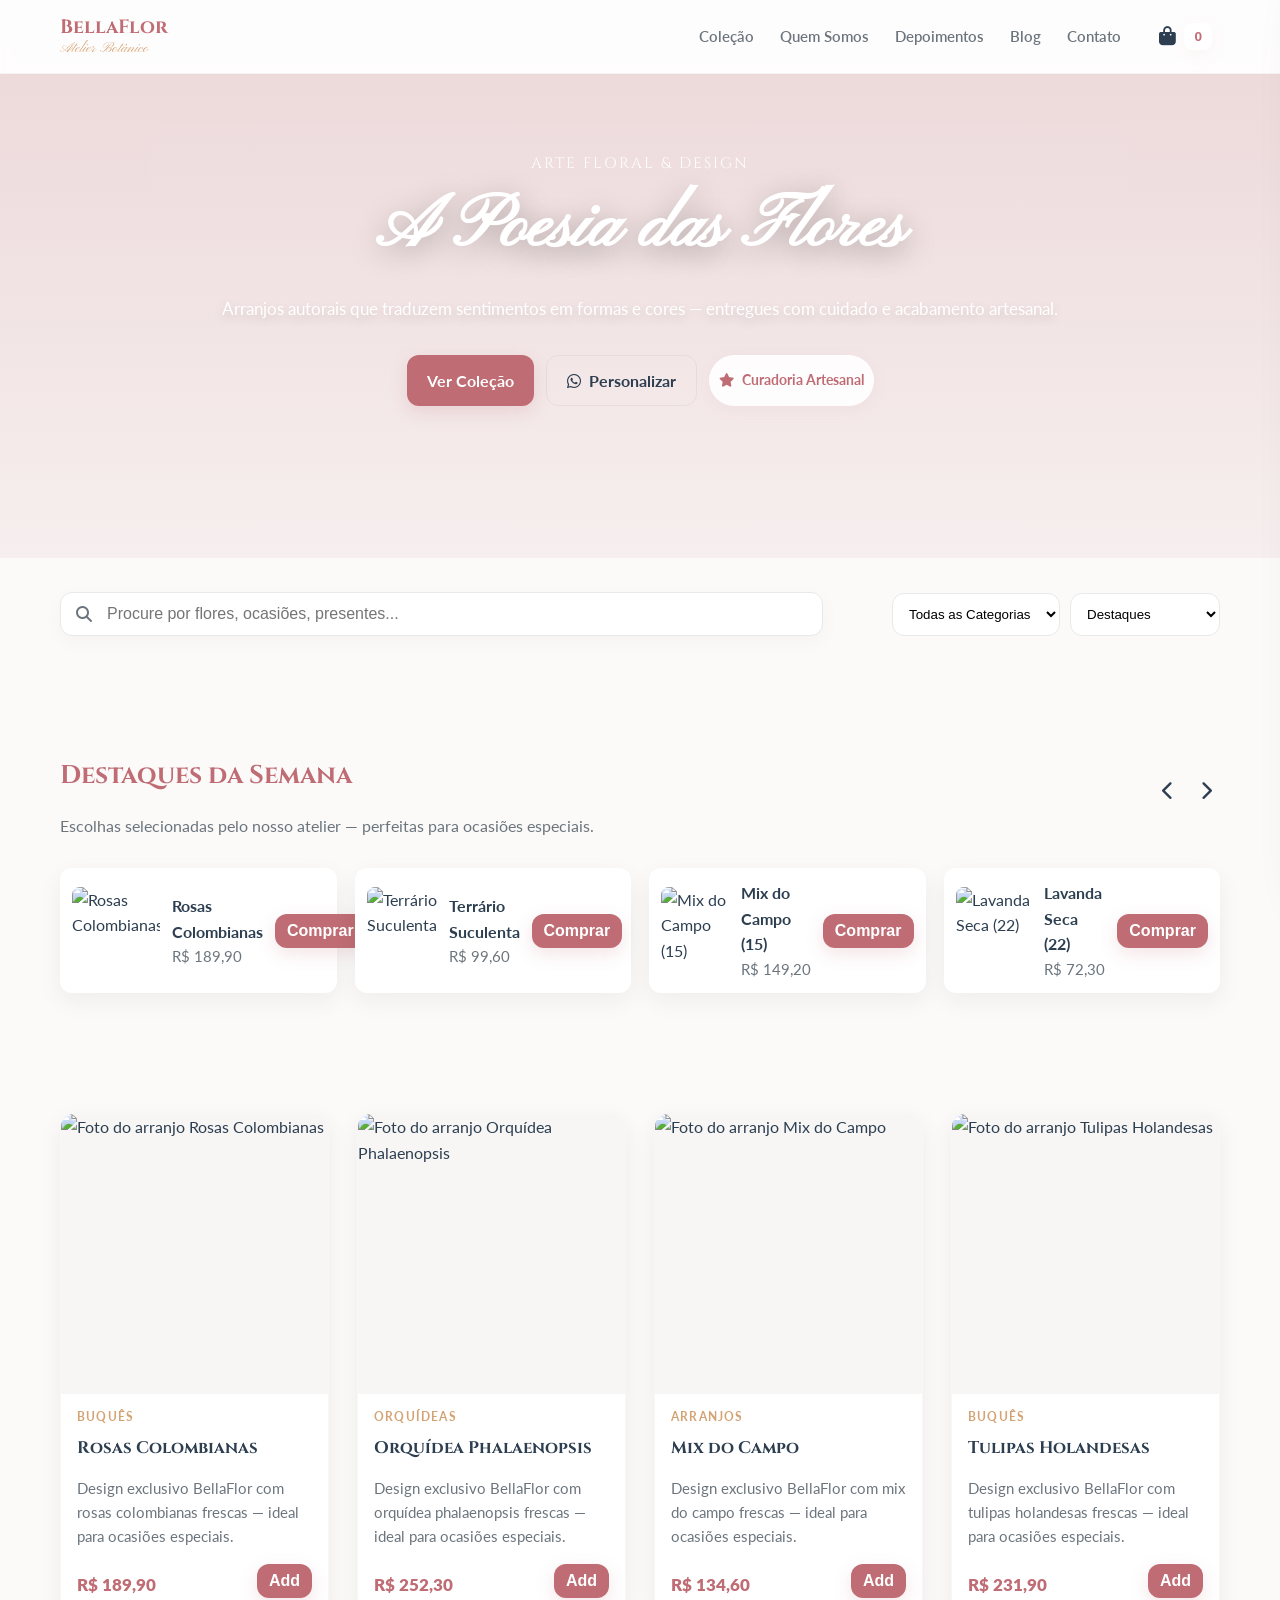
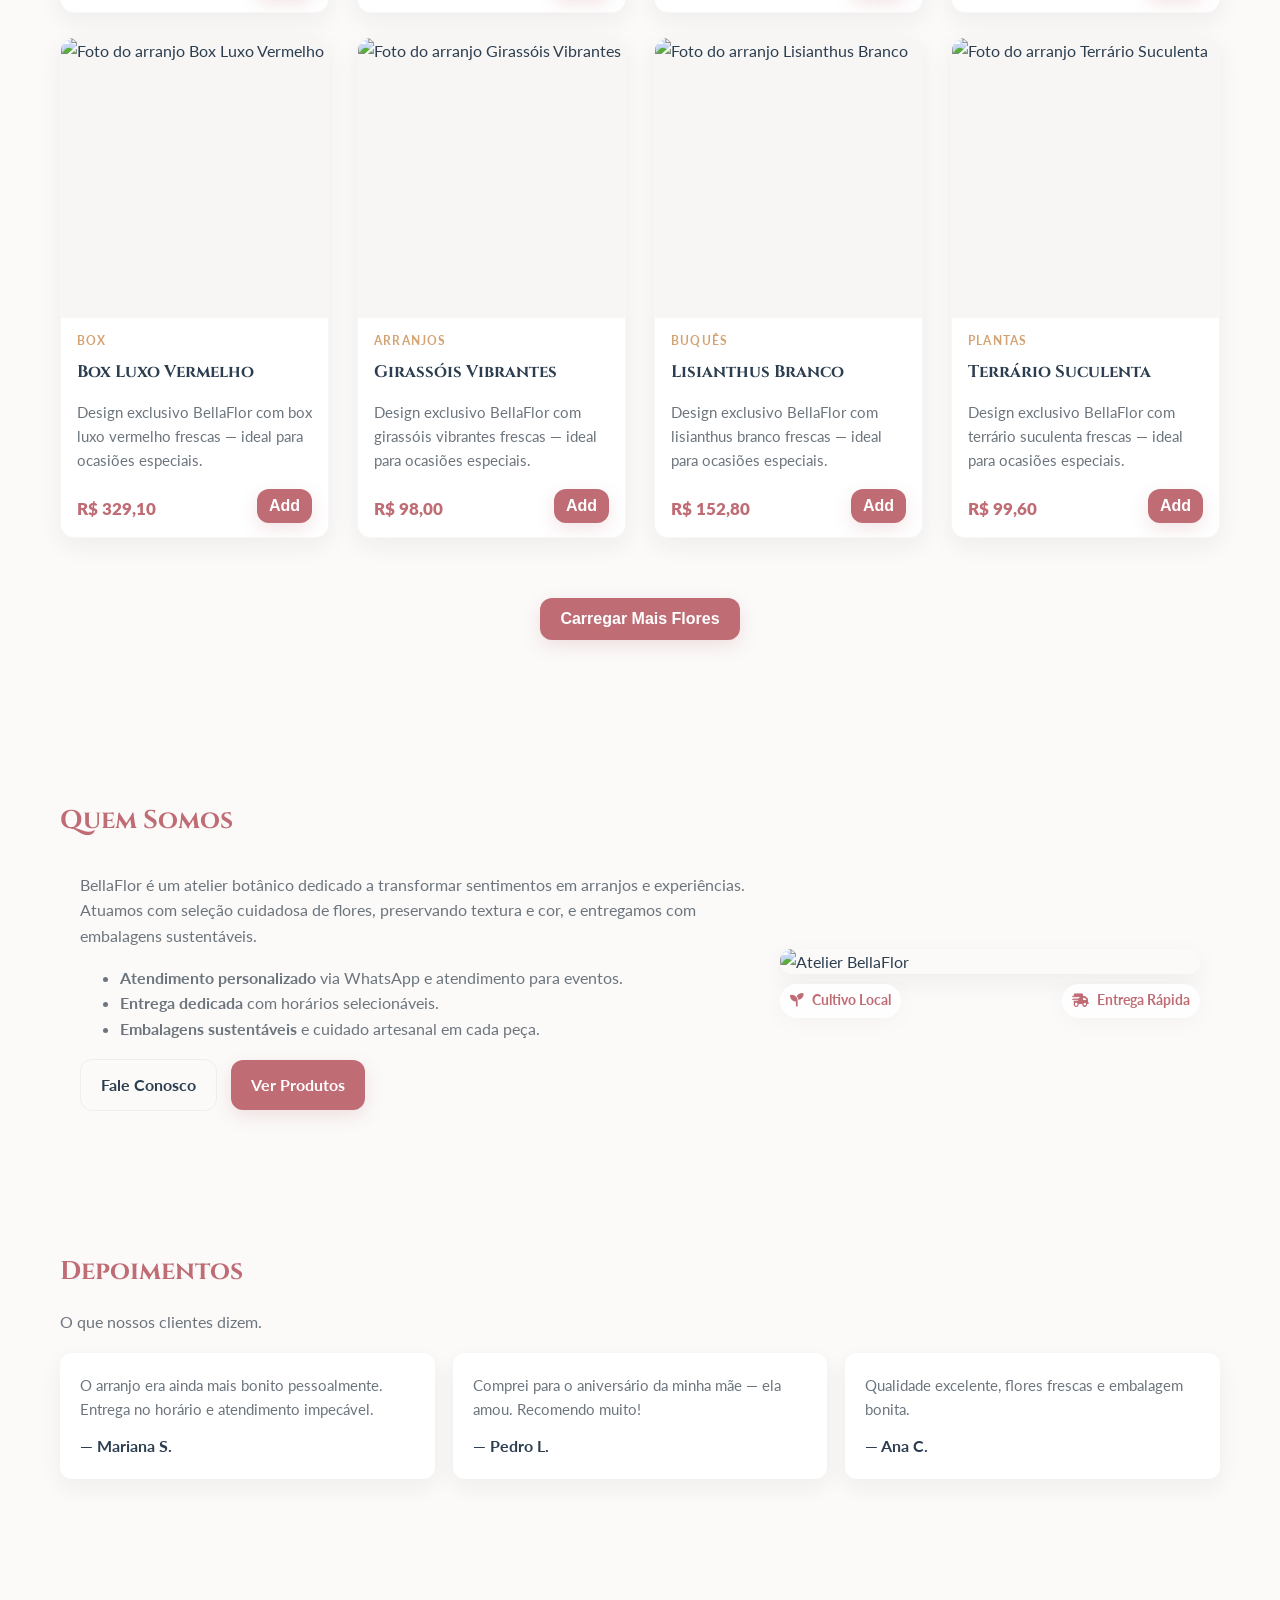
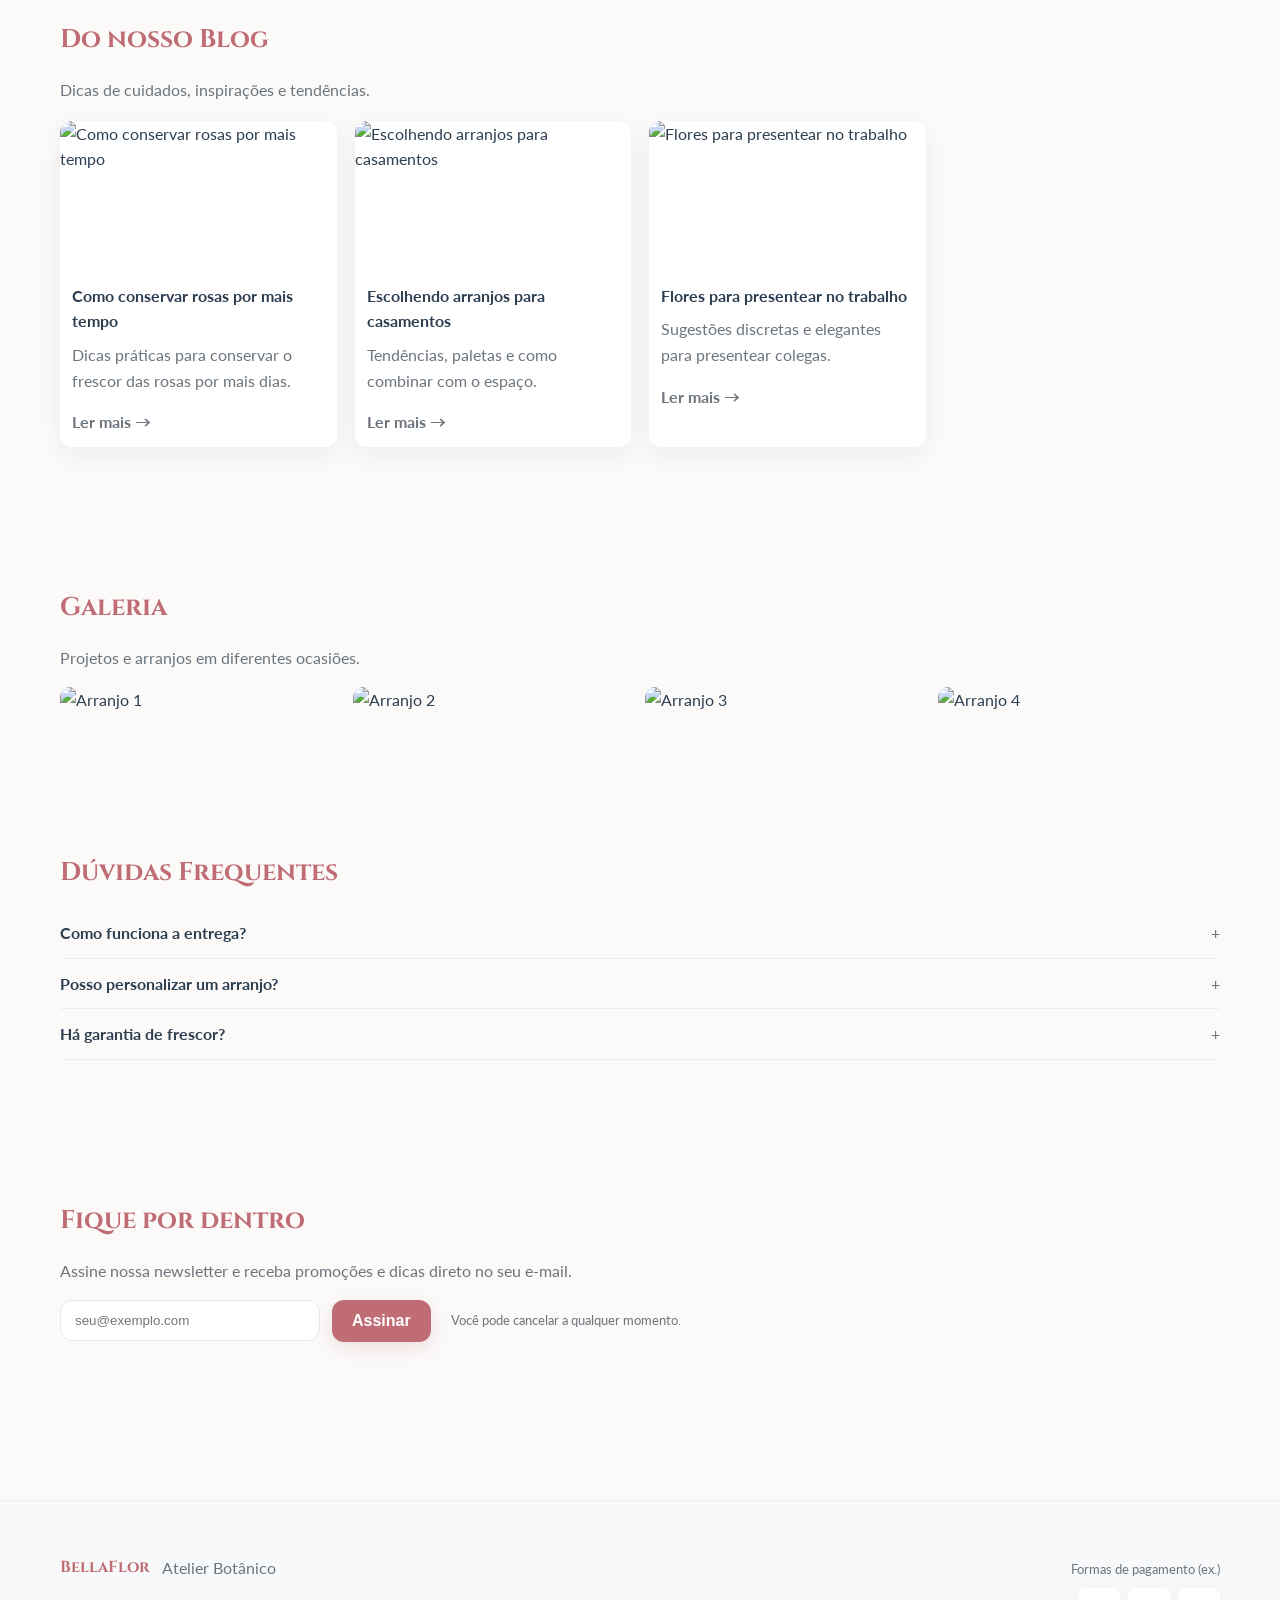
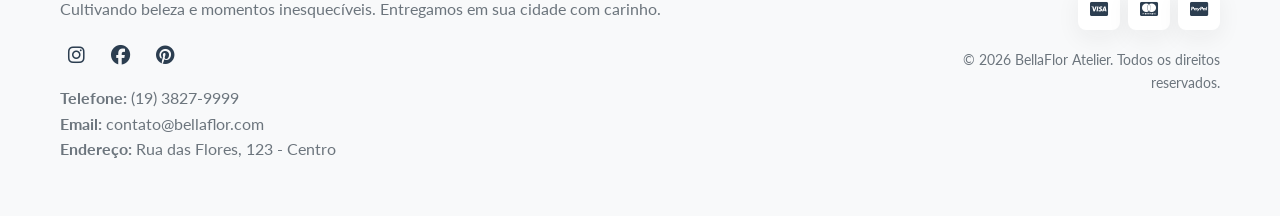
==== index.html @ 913cef6f "Update index.html" ====
<!doctype html>
<html lang="pt-BR" dir="ltr">
<head>
  <meta charset="utf-8" />
  <meta name="viewport" content="width=device-width, initial-scale=1" />
  
  <title>BellaFlor — Atelier Botânico | Loja Online</title>
  <meta name="description" content="Arranjos florais autorais, buquês e presentes botânicos. A BellaFlor traduz sentimentos em flores com design exclusivo e entrega especial." />
  <link rel="canonical" href="https://seusite.com/" />
  <meta name="theme-color" content="#bf6c74" />
  
  <!-- Open Graph / Twitter (exemplo) -->
  <meta property="og:type" content="website" />
  <meta property="og:site_name" content="BellaFlor Atelier" />
  <meta property="og:title" content="BellaFlor — Atelier Botânico" />
  <meta property="og:description" content="Arranjos autorais que traduzem sentimentos." />
  <meta property="og:url" content="https://seusite.com/" />
  <meta property="og:image" content="https://images.unsplash.com/photo-1587317996237-eddd7e834d84?auto=format&fit=crop&w=1200&q=80&fm=webp" />
  <meta name="twitter:card" content="summary_large_image" />
  <meta name="twitter:title" content="BellaFlor — Atelier Botânico" />
  <meta name="twitter:description" content="Arranjos autorais que traduzem sentimentos." />
  <meta name="twitter:image" content="https://images.unsplash.com/photo-1587317996237-eddd7e834d84?auto=format&fit=crop&w=1200&q=80&fm=webp" />

  <link rel="icon" href="data:image/svg+xml,<svg xmlns=%22http://www.w3.org/2000/svg%22 viewBox=%220 0 100 100%22><text y=%22.9em%22 font-size=%2290%22>🌷</text></svg>">

  <!-- Fonts & Icons -->
  <link rel="preconnect" href="https://fonts.googleapis.com" crossorigin>
  <link rel="preconnect" href="https://fonts.gstatic.com" crossorigin>
  <link href="https://fonts.googleapis.com/css2?family=Cinzel:wght@400;600&family=Pinyon+Script&family=Lato:wght@300;400;700&display=swap" rel="stylesheet">
  <link rel="stylesheet" href="https://cdnjs.cloudflare.com/ajax/libs/font-awesome/6.4.0/css/all.min.css"
        integrity="sha512-iecdLmaskl7CVkqkXNQ/ZH/XLlvWZOJyj7Yy7tcenmpD1ypASozpmT/E0iPtmFIB46ZmdtAc9eNBvH0H/ZpiBw=="
        crossorigin="anonymous" referrerpolicy="no-referrer" />

  <style>
    :root {
      --brand-primary: #bf6c74;
      --brand-dark: #a6555d;
      --brand-accent: #d4a373;
      --text: #2c3e50;
      --muted: #6c757d;
      --bg: #fbfaf9;
      --surface: #ffffff;
      --radius: 12px;
      --shadow: 0 8px 24px rgba(30,30,30,0.06);
      --shadow-hover: 0 20px 40px rgba(30,30,30,0.08);
      --max-width: 1200px;
      --header-height: 74px;

      --ff-heading: "Cinzel", serif;
      --ff-script: "Pinyon Script", cursive;
      --ff-body: "Lato", sans-serif;

      --card-img-height: 280px;
    }
    /* Reset & Base */
    *, *::before, *::after { box-sizing: border-box; }
    html { scroll-behavior: smooth; }
    body {
      margin: 0;
      font-family: var(--ff-body);
      color: var(--text);
      background: var(--bg);
      line-height: 1.6;
      -webkit-font-smoothing: antialiased;
      padding-top: var(--header-height);
    }
    .container { max-width: var(--max-width); margin: 0 auto; padding: 0 20px; width: 100%; }
    a { text-decoration: none; color: inherit; }
    img { display: block; max-width: 100%; height: auto; }

    /* Accessibility helper */
    .sr-only { position: absolute; width: 1px; height: 1px; padding: 0; margin: -1px; overflow: hidden; clip: rect(0, 0, 0, 0); border: 0; }
    .sr-only:focus, .sr-only:active { position: static; width: auto; height: auto; overflow: visible; clip: auto; }

    /* Buttons */
    .btn { display: inline-flex; align-items: center; justify-content: center; padding: 12px 20px; border-radius: 12px; border: 0; cursor: pointer; font-weight: 700; transition: transform .14s ease, box-shadow .14s ease; text-decoration: none; font-size: 1rem; }
    .btn:focus { outline: 3px solid rgba(191,108,116,0.18); outline-offset: 2px; }
    .btn.primary { background: var(--brand-primary); color: #fff; box-shadow: 0 6px 18px rgba(191,108,116,0.18); }
    .btn.primary:hover { transform: translateY(-3px); background: var(--brand-dark); }
    .btn.ghost { background: transparent; color: var(--text); border: 1px solid rgba(44,62,80,0.06); }
    .icon-button { background: none; border: none; cursor: pointer; padding: 8px; color: var(--text); font-size: 1.2rem; display: inline-flex; align-items: center; justify-content: center; }
    .icon-button:focus { outline: 2px solid rgba(191,108,116,0.18); border-radius: 8px; }

    /* Small helpers */
    .row { display:flex; gap:20px; align-items:center; flex-wrap:wrap; }
    .muted { color:var(--muted); }

    /* Header */
    .site-header { position: fixed; top: 0; left: 0; right: 0; background: rgba(255,255,255,0.95); backdrop-filter: blur(6px); border-bottom: 1px solid rgba(0,0,0,0.04); z-index: 1200; height: var(--header-height); display:flex; align-items:center; }
    .nav-inner { display: flex; align-items: center; justify-content: space-between; width:100%; height:100%; }
    .brand { display:flex; align-items:flex-start; gap:8px; text-decoration:none; color:inherit; }
    .brand-name { font-family:var(--ff-heading); font-size:1.2rem; color:var(--brand-primary); font-weight:700; }
    .brand-sub { font-family:var(--ff-script); font-size:0.95rem; color:var(--brand-accent); margin-top:-6px; }
    nav.main-nav { display:flex; gap:18px; align-items:center; }
    nav.main-nav a.nav-link { color:var(--muted); font-weight:600; font-size:0.95rem; position:relative; padding:6px 4px; border-radius:8px; }
    nav.main-nav a.nav-link:hover { color:var(--brand-primary); background: rgba(191,108,116,0.04); }

    /* Mobile nav */
    .mobile-toggle { display:none; }
    .mobile-nav { display:none; position:fixed; inset:0; z-index:1300; background: rgba(0,0,0,0.35); }
    .mobile-nav .panel { width:320px; max-width:85%; height:100%; background:#fff; padding:22px; box-shadow: 0 20px 60px rgba(0,0,0,0.2); }

    /* Hero */
    .hero { min-height:62vh; display:flex; align-items:center; justify-content:center; text-align:center; color:white;
      background:
        linear-gradient(180deg, rgba(191,108,116,0.25), rgba(191,108,116,0.08)),
        url('https://images.unsplash.com/photo-1587317996237-eddd7e834d84?auto=format&fit=crop&w=1800&q=80&fm=webp') center/cover no-repeat;
      padding: 40px 0; margin-top: calc(var(--header-height) * -1);
    }
    .hero-content { max-width:980px; padding: 28px; background: linear-gradient(180deg, rgba(255,255,255,0.02), rgba(255,255,255,0)); border-radius: 16px; }
    .hero-lead { font-family:var(--ff-heading); letter-spacing: 2px; text-transform:uppercase; font-size:0.95rem; opacity:0.95; }
    .hero h1 { font-family:var(--ff-script); font-size: clamp(2.6rem, 6.5vw, 4.6rem); margin:8px 0 6px; line-height:1.05; text-shadow: 0 6px 30px rgba(0,0,0,0.28); }
    .hero p { font-size:1.05rem; margin-bottom:18px; text-shadow: 0 4px 12px rgba(0,0,0,0.18); }

    /* Highlights / badges */
    .badge { display:inline-flex; align-items:center; gap:8px; padding:6px 10px; border-radius:999px; font-weight:700; font-size:0.85rem; background:rgba(255,255,255,0.9); color:var(--brand-primary); box-shadow: 0 4px 18px rgba(191,108,116,0.06); }

    /* Main toolbar */
    .toolbar { display:flex; gap:15px; padding: 34px 0; flex-wrap:wrap; align-items:center; }
    .search-box { flex:2; min-width:260px; position:relative; }
    .search-box input { width:100%; padding: 12px 14px 12px 46px; border-radius: 12px; border: 1px solid #e9e9e9; font-size:1rem; background: #fff; box-shadow: 0 6px 20px rgba(0,0,0,0.03); }
    .search-box i { position:absolute; left:16px; top:50%; transform:translateY(-50%); color:var(--muted); pointer-events:none; }
    .filter-select { padding:12px; border-radius:12px; border:1px solid #e9e9e9; background:#fff; min-width:150px; }

    /* Product grid */
    .product-grid { display:grid; grid-template-columns: repeat(auto-fill, minmax(260px, 1fr)); gap:24px 28px; padding-bottom: 40px; }
    .card { background:var(--surface); border-radius:14px; box-shadow:var(--shadow); overflow:hidden; display:flex; flex-direction:column; transition: transform .22s ease, box-shadow .22s ease; position:relative; border: 1px solid rgba(0,0,0,0.03); }
    .card:hover { transform: translateY(-8px); box-shadow: var(--shadow-hover); }
    .card-media { height: var(--card-img-height); background:#f7f6f5; overflow:hidden; position:relative; }
    .card-media img { width:100%; height:100%; object-fit:cover; transition: transform .6s ease; }
    .card:hover .card-media img { transform: scale(1.06); }
    .card-body { padding:14px 16px; display:flex; flex-direction:column; gap:8px; flex:1; }
    .card-tag { font-size:0.72rem; text-transform:uppercase; letter-spacing:1.2px; color:var(--brand-accent); font-weight:700; }
    .card-title { font-family:var(--ff-heading); font-size:1.05rem; margin:0; color:var(--text); }
    .card-desc { font-size:0.95rem; color:var(--muted); margin-top:6px; }
    .card-price { font-weight:800; color:var(--brand-primary); font-size:1.05rem; margin-top:auto; }
    .card-badge { position:absolute; top:12px; left:12px; background:linear-gradient(90deg,#fff,#fff); padding:8px 10px; border-radius:999px; font-weight:700; font-size:0.8rem; color:var(--brand-primary); box-shadow:0 8px 20px rgba(191,108,116,0.06); }

    /* Sidebar cart & overlay */
    .overlay { position: fixed; inset: 0; background: rgba(0,0,0,0.5); opacity: 0; pointer-events: none; transition: opacity .24s; z-index:1100; backdrop-filter: blur(3px); }
    .overlay.open { opacity: 1; pointer-events: all; }
    .sidebar { position: fixed; top: 0; right: 0; bottom: 0; width: 100%; max-width: 420px; background: var(--surface); z-index: 1200; transform: translateX(110%); transition: transform .28s cubic-bezier(.2,1,.3,1); display:flex; flex-direction:column; box-shadow: -12px 0 50px rgba(0,0,0,0.12); }
    .sidebar.open { transform: translateX(0); }
    .sidebar-header, .sidebar-footer { padding:22px; border-bottom:1px solid #f1f1f1; }
    .sidebar-body { flex:1; overflow:auto; padding:16px; }
    .cart-item { display:flex; gap:12px; margin-bottom:14px; align-items:center; }
    .cart-item img { width:70px; height:70px; object-fit:cover; border-radius:10px; flex-shrink:0; }
    .cart-remove { background:none; border:none; color:#e14b4b; cursor:pointer; }

    /* Modal product */
    .modal { position: fixed; inset: 0; z-index: 1300; display:flex; align-items:center; justify-content:center; opacity:0; pointer-events:none; transition: opacity .2s; }
    .modal.open { opacity:1; pointer-events:all; }
    .modal-backdrop { position:absolute; inset:0; background: rgba(0,0,0,0.6); backdrop-filter: blur(2px); }
    .modal-content { position:relative; background:var(--surface); width:90%; max-width:980px; border-radius:14px; overflow:hidden; display:grid; grid-template-columns: 1.2fr 1fr; box-shadow:0 40px 90px rgba(0,0,0,0.25); max-height:86vh; }
    .modal-img { min-height:320px; background-size:cover; background-position:center; }
    .modal-body { padding:28px; display:flex; flex-direction:column; gap:12px; overflow:auto; }

    /* Sections: About, Testimonials, Blog, Gallery, FAQ, Newsletter */
    .section { padding:60px 0; }
    .section .section-title { font-family:var(--ff-heading); font-size:1.6rem; margin-bottom:14px; color:var(--brand-primary); }
    .about-grid { display:grid; grid-template-columns:1fr 420px; gap:28px; align-items:center; }
    .testimonial { background:#fff; border-radius:12px; padding:20px; box-shadow:var(--shadow); }
    .testimonials-wrap { display:grid; grid-template-columns: repeat(auto-fit, minmax(240px, 1fr)); gap:18px; }
    .blog-grid { display:grid; grid-template-columns: repeat(auto-fill,minmax(260px,1fr)); gap:18px; }

    .faq-item { border-bottom:1px solid #eee; padding:12px 0; }
    .faq-question { cursor:pointer; display:flex; justify-content:space-between; align-items:center; gap:12px; }
    .faq-answer { margin-top:8px; color:var(--muted); display:none; }

    /* Footer */
    footer { background:#f8f9fa; padding: 54px 0; margin-top:30px; border-top:1px solid #eee; }
    footer .grid { display:grid; grid-template-columns: 1fr 300px; gap:18px; align-items:start; }

    /* Toast */
    .toast-container { position: fixed; bottom: 22px; left: 50%; transform: translateX(-50%); z-index: 1500; display:flex; flex-direction:column; gap:8px; pointer-events:none; }
    .toast { background: rgba(30,30,30,0.92); color:white; padding:10px 18px; border-radius:999px; box-shadow:0 8px 20px rgba(0,0,0,0.18); pointer-events:all; display:flex; gap:10px; align-items:center; }

    /* Responsive */
    @media (max-width: 980px) {
      .about-grid { grid-template-columns:1fr; }
      .hero { min-height:58vh; }
    }
    @media (max-width: 760px) {
      nav.main-nav { display:none; }
      .mobile-toggle { display:inline-flex; }
      .mobile-nav { display:none; }
    }
    @media (max-width:560px) {
      .product-grid { grid-template-columns: repeat(auto-fill, minmax(200px, 1fr)); gap:14px; }
      .modal-content { grid-template-columns: 1fr; grid-template-rows: 260px 1fr; }
    }
  </style>
</head>
<body>
  <a href="#main-content" class="sr-only">Pular para o conteúdo principal</a>

  <!-- Header -->
  <header class="site-header" role="banner">
    <div class="container nav-inner" style="align-items:center;">
      <div style="display:flex; align-items:center; gap:12px;">
        <a href="#" class="brand" aria-label="BellaFlor - Página Inicial" onclick="window.scrollTo(0,0); return false;">
          <div style="display:flex; flex-direction:column;">
            <span class="brand-name">BellaFlor</span>
            <span class="brand-sub">Atelier Botânico</span>
          </div>
        </a>
      </div>

      <nav role="navigation" aria-label="Menu Principal" class="main-nav" style="align-items:center;">
        <a href="#catalog" class="nav-link">Coleção</a>
        <a href="#about" class="nav-link">Quem Somos</a>
        <a href="#testimonials" class="nav-link">Depoimentos</a>
        <a href="#blog" class="nav-link">Blog</a>
        <a href="#contact" class="nav-link">Contato</a>
        <button id="cart-btn" class="icon-button" aria-label="Abrir Carrinho de Compras" aria-haspopup="dialog" aria-expanded="false" style="margin-left:8px;">
          <i class="fas fa-shopping-bag" aria-hidden="true"></i>
          <span id="cart-count" class="badge" style="margin-left:8px; font-size:0.85rem; background:white; color:var(--brand-primary); border-radius:8px;">0</span>
        </button>
      </nav>

      <!-- Mobile toggle -->
      <button id="mobile-toggle" class="mobile-toggle icon-button" aria-label="Abrir menu" aria-expanded="false" style="margin-left:8px; display:none;">
        <i class="fas fa-bars"></i>
      </button>
    </div>
  </header>

  <!-- Mobile nav panel -->
  <div id="mobile-nav" class="mobile-nav" aria-hidden="true">
    <div class="panel" role="dialog" aria-modal="true" aria-label="Menu mobile">
      <div style="display:flex; justify-content:space-between; align-items:center; margin-bottom:18px;">
        <div><strong class="brand-name">BellaFlor</strong></div>
        <button id="mobile-close" class="icon-button" aria-label="Fechar menu"><i class="fas fa-times"></i></button>
      </div>
      <nav style="display:flex; flex-direction:column; gap:12px;">
        <a href="#catalog" class="nav-link">Coleção</a>
        <a href="#about" class="nav-link">Quem Somos</a>
        <a href="#testimonials" class="nav-link">Depoimentos</a>
        <a href="#blog" class="nav-link">Blog</a>
        <a href="#contact" class="nav-link">Contato</a>
        <a href="#newsletter" class="nav-link">Newsletter</a>
      </nav>
    </div>
  </div>

  <main id="main-content" role="main">
    <!-- Hero -->
    <section id="hero" class="hero" aria-label="Apresentação">
      <div class="container hero-content">
        <div style="display:flex; flex-direction:column; align-items:center; gap:6px;">
          <div class="hero-lead">Arte Floral &amp; Design</div>
          <h1>A Poesia das Flores</h1>
          <p>Arranjos autorais que traduzem sentimentos em formas e cores — entregues com cuidado e acabamento artesanal.</p>
          <div style="display:flex; gap:12px; margin-top:8px; justify-content:center; flex-wrap:wrap;">
            <a href="#catalog" class="btn primary">Ver Coleção</a>
            <a href="https://wa.me/551938279999" target="_blank" rel="noopener noreferrer" class="btn ghost" aria-label="Personalizar via WhatsApp">
              <i class="fab fa-whatsapp" style="margin-right:8px"></i>Personalizar
            </a>
            <span class="badge" aria-hidden="true"><i class="fas fa-star" style="color:var(--brand-primary)"></i> Curadoria Artesanal</span>
          </div>
        </div>
      </div>
    </section>

    <div class="container">

      <!-- Toolbar: search & filters -->
      <section class="toolbar" aria-label="Filtros de produtos" style="align-items:center;">
        <div class="search-box" style="flex:2;">
          <label for="search-input" class="sr-only">Pesquisar produtos</label>
          <i class="fas fa-search" aria-hidden="true"></i>
          <input type="search" id="search-input" placeholder="Procure por flores, ocasiões, presentes..." autocomplete="off" aria-label="Pesquisar produtos">
        </div>

        <div style="display:flex; gap:10px; flex:1; min-width:220px; justify-content:flex-end;">
          <label for="category-select" class="sr-only">Filtrar por Categoria</label>
          <select id="category-select" class="filter-select" aria-label="Filtrar por categoria">
            <option value="">Todas as Categorias</option>
          </select>
          <label for="sort-select" class="sr-only">Ordenar por</label>
          <select id="sort-select" class="filter-select" aria-label="Ordenar produtos">
            <option value="relevance">Destaques</option>
            <option value="price-asc">Preço: Menor</option>
            <option value="price-desc">Preço: Maior</option>
          </select>
        </div>
      </section>

      <!-- Featured / Highlights -->
      <section id="featured" class="section" aria-label="Destaques">
        <div style="display:flex; justify-content:space-between; align-items:center; gap:12px; margin-bottom:14px;">
          <div>
            <h3 class="section-title">Destaques da Semana</h3>
            <p class="muted">Escolhas selecionadas pelo nosso atelier — perfeitas para ocasiões especiais.</p>
          </div>
          <div style="display:flex; gap:10px; align-items:center;">
            <button id="prev-featured" class="icon-button" aria-label="Anterior featured"><i class="fas fa-chevron-left"></i></button>
            <button id="next-featured" class="icon-button" aria-label="Próximo featured"><i class="fas fa-chevron-right"></i></button>
          </div>
        </div>

        <div id="featured-grid" style="display:grid; grid-template-columns: repeat(auto-fit, minmax(220px,1fr)); gap:18px;">
          <!-- Filled by JS -->
        </div>
      </section>

      <!-- Catalog -->
      <section id="catalog" class="section" aria-labelledby="catalog-title">
        <h2 id="catalog-title" class="sr-only">Catálogo de Produtos</h2>
        <div id="product-grid" class="product-grid" aria-live="polite">
          <!-- Produtos gerados dinamicamente -->
        </div>
        <div style="text-align:center; padding: 20px 0;">
          <button id="load-more" class="btn primary" style="display:none;">Carregar Mais Flores</button>
        </div>
      </section>

      <!-- About -->
      <section id="about" class="section" aria-labelledby="about-title">
        <h2 id="about-title" class="section-title">Quem Somos</h2>
        <div class="about-grid container">
          <div>
            <p class="muted">BellaFlor é um atelier botânico dedicado a transformar sentimentos em arranjos e experiências. Atuamos com seleção cuidadosa de flores, preservando textura e cor, e entregamos com embalagens sustentáveis.</p>
            <ul style="margin-top:12px; color:var(--muted);">
              <li><strong>Atendimento personalizado</strong> via WhatsApp e atendimento para eventos.</li>
              <li><strong>Entrega dedicada</strong> com horários selecionáveis.</li>
              <li><strong>Embalagens sustentáveis</strong> e cuidado artesanal em cada peça.</li>
            </ul>
            <div style="margin-top:18px;">
              <a href="#contact" class="btn ghost">Fale Conosco</a>
              <a href="#catalog" class="btn primary" style="margin-left:10px;">Ver Produtos</a>
            </div>
          </div>
          <div style="display:flex; flex-direction:column; gap:10px;">
            <img src="https://images.unsplash.com/photo-1501004318641-b39e6451bec6?auto=format&fit=crop&w=800&q=80&fm=webp" alt="Atelier BellaFlor" style="border-radius:12px; box-shadow:var(--shadow);">
            <div style="display:flex; gap:8px; align-items:center; justify-content:space-between;">
              <div class="badge"><i class="fas fa-seedling"></i> Cultivo Local</div>
              <div class="badge"><i class="fas fa-shipping-fast"></i> Entrega Rápida</div>
            </div>
          </div>
        </div>
      </section>

      <!-- Testimonials -->
      <section id="testimonials" class="section" aria-labelledby="testimonials-title">
        <h2 id="testimonials-title" class="section-title">Depoimentos</h2>
        <p class="muted">O que nossos clientes dizem.</p>
        <div style="margin-top:18px;" class="testimonials-wrap" id="testimonials-wrap">
          <!-- preenchido por JS -->
        </div>
      </section>

      <!-- Blog teasers -->
      <section id="blog" class="section" aria-labelledby="blog-title">
        <h2 id="blog-title" class="section-title">Do nosso Blog</h2>
        <p class="muted">Dicas de cuidados, inspirações e tendências.</p>
        <div class="blog-grid" id="blog-grid" style="margin-top:18px;">
          <!-- Preenchido por JS -->
        </div>
      </section>

      <!-- Gallery -->
      <section id="gallery" class="section" aria-labelledby="gallery-title">
        <h2 id="gallery-title" class="section-title">Galeria</h2>
        <p class="muted">Projetos e arranjos em diferentes ocasiões.</p>
        <div style="display:grid; grid-template-columns: repeat(auto-fit,minmax(160px,1fr)); gap:10px; margin-top:16px;">
          <img src="https://images.unsplash.com/photo-1525373691095-35a0e1f17c45?auto=format&fit=crop&w=600&q=60&fm=webp" alt="Arranjo 1" style="border-radius:10px;">
          <img src="https://images.unsplash.com/photo-1519681393784-d120267933ba?auto=format&fit=crop&w=600&q=60&fm=webp" alt="Arranjo 2" style="border-radius:10px;">
          <img src="https://images.unsplash.com/photo-1496307042754-b4aa456c4a2d?auto=format&fit=crop&w=600&q=60&fm=webp" alt="Arranjo 3" style="border-radius:10px;">
          <img src="https://images.unsplash.com/photo-1445477085565-355f6a3b6b58?auto=format&fit=crop&w=600&q=60&fm=webp" alt="Arranjo 4" style="border-radius:10px;">
        </div>
      </section>

      <!-- FAQ -->
      <section id="faq" class="section" aria-labelledby="faq-title">
        <h2 id="faq-title" class="section-title">Dúvidas Frequentes</h2>
        <div style="margin-top:12px;">
          <div class="faq-item">
            <div class="faq-question" data-toggle="faq-1" tabindex="0">
              <strong>Como funciona a entrega?</strong>
              <span class="muted">+</span>
            </div>
            <div id="faq-1" class="faq-answer">Entregamos nas principais cidades com opções de horário. Para áreas fora da rota, confirmamos disponibilidade via WhatsApp.</div>
          </div>
          <div class="faq-item">
            <div class="faq-question" data-toggle="faq-2" tabindex="0">
              <strong>Posso personalizar um arranjo?</strong>
              <span class="muted">+</span>
            </div>
            <div id="faq-2" class="faq-answer">Sim — use o botão "Personalizar" para iniciar uma conversa por WhatsApp com nossa equipe.</div>
          </div>
          <div class="faq-item">
            <div class="faq-question" data-toggle="faq-3" tabindex="0">
              <strong>Há garantia de frescor?</strong>
              <span class="muted">+</span>
            </div>
            <div id="faq-3" class="faq-answer">Sim — orientamos sobre cuidados e, caso haja qualquer problema, entre em contato para avaliarmos uma solução.</div>
          </div>
        </div>
      </section>

      <!-- Newsletter -->
      <section id="newsletter" class="section" aria-labelledby="newsletter-title">
        <h2 id="newsletter-title" class="section-title">Fique por dentro</h2>
        <p class="muted">Assine nossa newsletter e receba promoções e dicas direto no seu e-mail.</p>
        <div style="display:flex; gap:12px; margin-top:14px; align-items:center; flex-wrap:wrap;">
          <label for="email-input" class="sr-only">Seu e-mail</label>
          <input id="email-input" type="email" placeholder="seu@exemplo.com" style="padding:12px 14px; border-radius:12px; border:1px solid #e9e9e9; min-width:260px;">
          <button id="subscribe-btn" class="btn primary">Assinar</button>
          <small class="muted" style="margin-left:8px;">Você pode cancelar a qualquer momento.</small>
        </div>
      </section>

      <!-- Contact anchor for footer -->
      <section id="contact" class="section" aria-labelledby="contact-title" style="padding-top:8px;">
        <h2 id="contact-title" class="sr-only">Contato</h2>
      </section>

    </div> <!-- /container -->
  </main>

  <!-- Footer -->
  <footer role="contentinfo">
    <div class="container grid">
      <div>
        <div style="display:flex; gap:12px; align-items:center; margin-bottom:8px;">
          <div style="font-weight:700; font-family:var(--ff-heading); color:var(--brand-primary);">BellaFlor</div>
          <div style="color:var(--muted);">Atelier Botânico</div>
        </div>
        <p class="muted">Cultivando beleza e momentos inesquecíveis. Entregamos em sua cidade com carinho.</p>
        <div style="margin-top:12px; display:flex; gap:10px;">
          <a href="#" class="icon-button" aria-label="Instagram"><i class="fab fa-instagram"></i></a>
          <a href="#" class="icon-button" aria-label="Facebook"><i class="fab fa-facebook"></i></a>
          <a href="#" class="icon-button" aria-label="Pinterest"><i class="fab fa-pinterest"></i></a>
        </div>
        <div style="margin-top:12px; color:var(--muted);">
          <div><strong>Telefone:</strong> <a href="tel:+551938279999">(19) 3827-9999</a></div>
          <div><strong>Email:</strong> <a href="mailto:contato@bellaflor.com">contato@bellaflor.com</a></div>
          <div><strong>Endereço:</strong> Rua das Flores, 123 - Centro</div>
        </div>
      </div>

      <div style="text-align:right;">
        <div style="margin-bottom:8px;"><small class="muted">Formas de pagamento (ex.)</small></div>
        <div style="display:flex; gap:8px; justify-content:flex-end;">
          <div style="padding:8px 12px; border-radius:8px; background:#fff; box-shadow:var(--shadow);"><i class="fab fa-cc-visa"></i></div>
          <div style="padding:8px 12px; border-radius:8px; background:#fff; box-shadow:var(--shadow);"><i class="fab fa-cc-mastercard"></i></div>
          <div style="padding:8px 12px; border-radius:8px; background:#fff; box-shadow:var(--shadow);"><i class="fab fa-cc-paypal"></i></div>
        </div>
        <div style="margin-top:18px; color:var(--muted); font-size:0.9rem;">&copy; <span id="year"></span> BellaFlor Atelier. Todos os direitos reservados.</div>
      </div>
    </div>
  </footer>

  <!-- Overlay, toast, cart, modal -->
  <div id="overlay" class="overlay" tabindex="-1" aria-hidden="true"></div>
  <div id="toast-container" class="toast-container" aria-live="polite"></div>

  <aside id="cart-sidebar" class="sidebar" role="dialog" aria-modal="true" aria-labelledby="cart-title" aria-hidden="true">
    <div class="sidebar-header" style="display:flex; justify-content:space-between; align-items:center;">
      <h2 id="cart-title" style="font-size:1.2rem; font-family:var(--ff-heading); margin:0; color:var(--brand-primary);">Seu Jardim</h2>
      <button id="close-cart" class="icon-button" aria-label="Fechar Carrinho"><i class="fas fa-times"></i></button>
    </div>
    <div id="cart-items" class="sidebar-body" aria-live="polite">
      <!-- Itens do carrinho -->
    </div>
    <div class="sidebar-footer">
      <div style="display:flex; justify-content:space-between; margin-bottom:12px; font-weight:700; font-size:1.05rem;">
        <span>Total Estimado:</span>
        <span id="cart-total">R$ 0,00</span>
      </div>
      <button id="checkout-whatsapp" class="btn primary" style="width:100%">
        Finalizar no WhatsApp <i class="fab fa-whatsapp" style="margin-left:8px"></i>
      </button>
      <button id="checkout-mercado" class="btn ghost" style="width:100%; margin-top:10px;">
        Finalizar no Mercado Pago
      </button>
    </div>
  </aside>

  <div id="product-modal" class="modal" role="dialog" aria-modal="true" aria-labelledby="modal-title" aria-hidden="true">
    <div class="modal-backdrop" id="modal-backdrop"></div>
    <div class="modal-content" role="document">
      <button id="close-modal" class="icon-button" aria-label="Fechar Detalhes" style="position:absolute; right:14px; top:10px; z-index:4;"><i class="fas fa-times"></i></button>
      <div id="modal-img-container" class="modal-img" style="background-size:cover; background-position:center;"></div>
      <div class="modal-body">
        <span id="modal-cat" style="color:var(--brand-accent); font-weight:700; text-transform:uppercase; font-size:0.8rem; margin-bottom:2px; display:block;"></span>
        <h2 id="modal-title" style="font-family:var(--ff-heading); font-size:1.6rem; margin:0 0 8px; color:var(--brand-primary);"></h2>
        <p id="modal-desc" style="color:var(--text); margin-bottom:16px; font-size:1rem; line-height:1.6;"></p>
        <div style="margin-top:auto;">
          <div id="modal-price" style="font-size:1.4rem; color:var(--text); font-weight:800; margin-bottom:12px;"></div>
          <button id="modal-add-btn" class="btn primary" style="width:100%; padding:12px;">
            Adicionar ao Carrinho - <span id="modal-btn-price"></span>
          </button>
        </div>
      </div>
    </div>
  </div>

  <script>
    (function() {
      'use strict';
      // Config & State
      const CONFIG = {
        currency: { style: 'currency', currency: 'BRL' },
        itemsPerPage: 8,
        whatsappNumber: "551938279999"
      };
      const STATE = {
        products: [],
        filteredProducts: [],
        cart: JSON.parse(localStorage.getItem('bella_cart') || '[]'),
        visibleCount: 0,
        filters: { search: '', category: '', sort: 'relevance' },
        testimonials: [],
        blog: []
      };

      // Data initialization (products, testimonials, blog teasers)
      const DataService = {
        init() {
          const flowers = [
            { n: 'Rosas Colombianas', c: 'Buquês', p: 189.90, mpLink: '#' },
            { n: 'Orquídea Phalaenopsis', c: 'Orquídeas', p: 245.00, mpLink: '#' },
            { n: 'Mix do Campo', c: 'Arranjos', p: 120.00, mpLink: '#' },
            { n: 'Tulipas Holandesas', c: 'Buquês', p: 210.00, mpLink: '#' },
            { n: 'Box Luxo Vermelho', c: 'Box', p: 299.90, mpLink: '#' },
            { n: 'Girassóis Vibrantes', c: 'Arranjos', p: 98.00, mpLink: '#' },
            { n: 'Lisianthus Branco', c: 'Buquês', p: 145.50, mpLink: '#' },
            { n: 'Terrário Suculenta', c: 'Plantas', p: 85.00, mpLink: '#' },
            { n: 'Cesta Café & Flores', c: 'Cestas', p: 350.00, mpLink: '#' },
            { n: 'Lavanda Seca', c: 'Decoração', p: 65.00, mpLink: '#' },
            { n: 'Peônias (Sazonal)', c: 'Premium', p: 450.00, mpLink: '#' },
            { n: 'Lírios Brancos', c: 'Arranjos', p: 160.00, mpLink: '#' }
          ];
          const imgs = [
            '1562690868-60bbe7293e94', '1597826368522-9f4a35226e99',
            '1586541679237-640a233b4997', '1520763185298-1b434c919102',
            '1518709766631-a6a8f4b08224', '1464698579707-353232147316',
            '1501004318641-b39e6451bec6', '1501003856227-1f32b04a7b10'
          ];

          // Create 36 products for a larger catalog with some badges
          STATE.products = Array.from({ length: 36 }, (_, i) => {
            const base = flowers[i % flowers.length];
            const isBest = (i % 7 === 0); // some marked as "mais vendidos"
            return {
              id: i + 1,
              name: base.n + (i > 11 ? ` (${i+1})` : ''),
              category: base.c,
              price: Math.round((base.p + (i % 5) * 7.3) * 100) / 100,
              image: `https://images.unsplash.com/photo-${imgs[i % imgs.length]}?auto=format&fit=crop&w=900&q=80&fm=webp`,
              desc: `Design exclusivo BellaFlor com ${base.n.toLowerCase()} frescas — ideal para ocasiões especiais.`,
              mpLink: base.mpLink,
              badge: isBest ? 'Mais Vendido' : ''
            };
          });

          STATE.filteredProducts = [...STATE.products];

          // Testimonials
          STATE.testimonials = [
            { name: 'Mariana S.', text: 'O arranjo era ainda mais bonito pessoalmente. Entrega no horário e atendimento impecável.' },
            { name: 'Pedro L.', text: 'Comprei para o aniversário da minha mãe — ela amou. Recomendo muito!' },
            { name: 'Ana C.', text: 'Qualidade excelente, flores frescas e embalagem bonita.' }
          ];

          // Blog teasers
          STATE.blog = [
            { id:1, title:'Como conservar rosas por mais tempo', excerpt:'Dicas práticas para conservar o frescor das rosas por mais dias.', img:'https://images.unsplash.com/photo-1501004318641-b39e6451bec6?auto=format&fit=crop&w=800&q=60&fm=webp' },
            { id:2, title:'Escolhendo arranjos para casamentos', excerpt:'Tendências, paletas e como combinar com o espaço.', img:'https://images.unsplash.com/photo-1525373691095-35a0e1f17c45?auto=format&fit=crop&w=800&q=60&fm=webp' },
            { id:3, title:'Flores para presentear no trabalho', excerpt:'Sugestões discretas e elegantes para presentear colegas.', img:'https://images.unsplash.com/photo-1496307042754-b4aa456c4a2d?auto=format&fit=crop&w=800&q=60&fm=webp' }
          ];
        }
      };

      // UI helper & elements
      const UI = {
        elements: {
          grid: document.getElementById('product-grid'),
          loadMore: document.getElementById('load-more'),
          cartCount: document.getElementById('cart-count'),
          cartItems: document.getElementById('cart-items'),
          cartTotal: document.getElementById('cart-total'),
          year: document.getElementById('year'),
          catSelect: document.getElementById('category-select'),
          featuredGrid: document.getElementById('featured-grid'),
          testimonialsWrap: document.getElementById('testimonials-wrap'),
          blogGrid: document.getElementById('blog-grid'),
          toastContainer: document.getElementById('toast-container')
        },
        init() {
          this.elements.year.textContent = new Date().getFullYear();
          this.setupCategories();
          this.renderFeatured();
          this.renderTestimonials();
          this.renderBlog();
        },
        setupCategories() {
          const categories = [...new Set(STATE.products.map(p => p.category))].sort();
          this.elements.catSelect.innerHTML = '<option value="">Todas as Categorias</option>';
          categories.forEach(c => {
            const opt = document.createElement('option');
            opt.value = c;
            opt.textContent = c;
            this.elements.catSelect.appendChild(opt);
          });
        },
        renderFeatured() {
          // show up to 4 featured (Mais Vendidos)
          const featured = STATE.products.filter(p => p.badge === 'Mais Vendido').slice(0,4);
          this.elements.featuredGrid.innerHTML = '';
          featured.forEach(p => {
            const card = document.createElement('article');
            card.style = 'background:#fff; border-radius:12px; padding:12px; display:flex; gap:12px; align-items:center; box-shadow:var(--shadow);';
            card.innerHTML = `
              <img src="${p.image}" alt="${p.name}" style="width:88px; height:88px; object-fit:cover; border-radius:8px;">
              <div style="flex:1;">
                <div style="font-weight:700;">${p.name}</div>
                <div style="color:var(--muted); font-size:0.95rem;">${new Intl.NumberFormat('pt-BR', CONFIG.currency).format(p.price)}</div>
              </div>
              <button class="btn primary" style="padding:8px 12px;">Comprar</button>
            `;
            // attach event
            const btn = card.querySelector('.btn');
            btn.addEventListener('click', () => App.addToCart(p.id));
            this.elements.featuredGrid.appendChild(card);
          });
        },
        renderGrid(append = false) {
          if (!append) {
            this.elements.grid.innerHTML = '';
            STATE.visibleCount = 0;
          }
          const start = STATE.visibleCount;
          const end = start + CONFIG.itemsPerPage;
          const slice = STATE.filteredProducts.slice(start, end);

          if (STATE.filteredProducts.length === 0) {
            this.elements.grid.innerHTML = `
              <div style="grid-column:1/-1; text-align:center; padding:60px 20px;">
                <i class="fas fa-leaf" style="font-size:3rem; color:#e6e6e6; margin-bottom:15px;"></i>
                <p style="color:var(--muted); font-size:1.05rem;">Não encontramos flores com estes filtros.</p>
                <button id="clear-filters" class="btn ghost" style="color:var(--brand-primary); border-color:var(--brand-primary)">Limpar Filtros</button>
              </div>`;
            const clearBtn = document.getElementById('clear-filters');
            if (clearBtn) clearBtn.addEventListener('click', () => { document.getElementById('category-select').value=''; document.getElementById('search-input').value=''; STATE.filters.search=''; STATE.filters.category=''; App.filterProducts(); });
            this.elements.loadMore.style.display = 'none';
            return;
          }

          const frag = document.createDocumentFragment();
          slice.forEach(p => {
            const article = document.createElement('article');
            article.className = 'card';
            article.setAttribute('tabindex', '0');
            article.innerHTML = `
              ${p.badge ? `<div class="card-badge">${p.badge}</div>` : ''}
              <div class="card-media"><img src="${p.image}" alt="Foto do arranjo ${p.name}" loading="lazy" width="600" height="420"></div>
              <div class="card-body">
                <div class="card-tag">${p.category}</div>
                <h3 class="card-title">${p.name}</h3>
                <div class="card-desc">${p.desc}</div>
                <div style="display:flex; gap:10px; align-items:center; margin-top:8px;">
                  <div class="card-price">${new Intl.NumberFormat('pt-BR', CONFIG.currency).format(p.price)}</div>
                  <button class="btn primary" data-add="${p.id}" style="margin-left:auto; padding:8px 12px;">Add</button>
                </div>
              </div>
            `;
            // interactions
            const addBtn = article.querySelector('[data-add]');
            addBtn.addEventListener('click', (e) => { e.stopPropagation(); App.addToCart(p.id); });
            article.addEventListener('click', () => App.openProductModal(p));
            article.addEventListener('keydown', (e) => { if (e.key === 'Enter' || e.key === ' ') { e.preventDefault(); App.openProductModal(p); } });
            frag.appendChild(article);
          });

          this.elements.grid.appendChild(frag);
          STATE.visibleCount += slice.length;
          this.elements.loadMore.style.display = STATE.visibleCount >= STATE.filteredProducts.length ? 'none' : 'inline-block';
        },
        updateCart() {
          const countEl = document.getElementById('cart-count');
          countEl.textContent = STATE.cart.length;
          // animate bump
          countEl.animate([{ transform:'scale(1.08)' }, { transform:'scale(1)' }], { duration:200 });

          this.elements.cartItems.innerHTML = '';
          if (STATE.cart.length === 0) {
            this.elements.cartItems.innerHTML = `<div style="text-align:center; padding: 40px 20px; color:var(--muted);"><i class="fas fa-shopping-basket" style="font-size:3rem; color:#eee; margin-bottom:10px;"></i><div>Sua cesta está vazia.</div></div>`;
            this.elements.cartTotal.textContent = new Intl.NumberFormat('pt-BR', CONFIG.currency).format(0);
            return;
          }

          let total = 0;
          STATE.cart.forEach((item, index) => {
            total += item.price;
            const row = document.createElement('div');
            row.className = 'cart-item';
            row.innerHTML = `
              <img src="${item.image}" alt="${item.name}">
              <div style="flex:1;">
                <div style="font-weight:700;">${item.name}</div>
                <div style="color:var(--muted); margin-top:6px;">${new Intl.NumberFormat('pt-BR', CONFIG.currency).format(item.price)}</div>
                <div style="margin-top:8px;"><button class="cart-remove" data-index="${index}">Remover</button></div>
              </div>
            `;
            row.querySelector('[data-index]').addEventListener('click', () => App.removeFromCart(index));
            this.elements.cartItems.appendChild(row);
          });

          this.elements.cartTotal.textContent = new Intl.NumberFormat('pt-BR', CONFIG.currency).format(total);
        },
        toggleLoader(show) {
          // optional: can show a loader if present
        },
        renderTestimonials() {
          this.elements.testimonialsWrap.innerHTML = '';
          STATE.testimonials.forEach((t, i) => {
            const el = document.createElement('div');
            el.className = 'testimonial';
            el.innerHTML = `<div style="font-size:0.95rem; color:var(--muted);">${t.text}</div><div style="margin-top:12px; font-weight:700;">— ${t.name}</div>`;
            this.elements.testimonialsWrap.appendChild(el);
          });
        },
        renderBlog() {
          this.elements.blogGrid.innerHTML = '';
          STATE.blog.forEach(post => {
            const card = document.createElement('article');
            card.style = 'background:#fff; border-radius:12px; box-shadow:var(--shadow); overflow:hidden;';
            card.innerHTML = `<img src="${post.img}" alt="${post.title}" style="width:100%; height:150px; object-fit:cover;"><div style="padding:12px;"><strong>${post.title}</strong><p style="color:var(--muted); margin-top:8px;">${post.excerpt}</p><a href="#" class="muted" style="font-weight:700;">Ler mais →</a></div>`;
            this.elements.blogGrid.appendChild(card);
          });
        },
        showToast(message) {
          const t = document.createElement('div');
          t.className = 'toast';
          t.innerHTML = `<i class="fas fa-check-circle"></i><div>${message}</div>`;
          this.elements.toastContainer.appendChild(t);
          setTimeout(() => { t.style.opacity = '0'; t.style.transform = 'translateY(12px)'; setTimeout(()=>t.remove(),300); }, 3000);
        }
      };

      // App logic
      const App = {
        init() {
          DataService.init();
          UI.init();
          UI.renderGrid();
          UI.updateCart();
          this.bindEvents();
          // small accessibility focus trap: close modal / cart on escape
          document.addEventListener('keydown', (e) => {
            if (e.key === 'Escape') {
              this.toggleCart(false);
              this.closeProductModal();
              closeMobileNav();
            }
          });
        },
        bindEvents() {
          const applyFilters = debounce(() => this.filterProducts(), 250);
          document.getElementById('search-input').addEventListener('input', (e) => {
            STATE.filters.search = e.target.value.toLowerCase();
            applyFilters();
          });
          document.getElementById('category-select').addEventListener('change', (e) => {
            STATE.filters.category = e.target.value;
            this.filterProducts();
          });
          document.getElementById('sort-select').addEventListener('change', (e) => {
            STATE.filters.sort = e.target.value;
            this.filterProducts();
          });
          document.getElementById('load-more').addEventListener('click', () => UI.renderGrid(true));

          document.getElementById('cart-btn').addEventListener('click', () => this.toggleCart(true));
          document.getElementById('close-cart').addEventListener('click', () => this.toggleCart(false));
          document.getElementById('overlay').addEventListener('click', () => { this.toggleCart(false); this.closeProductModal(); });

          document.getElementById('checkout-whatsapp').addEventListener('click', () => this.checkoutWhatsApp());
          document.getElementById('checkout-mercado').addEventListener('click', () => this.checkoutMercado());

          document.getElementById('close-modal').addEventListener('click', () => this.closeProductModal());
          document.getElementById('modal-backdrop').addEventListener('click', () => this.closeProductModal());

          // mobile nav
          const mobileToggle = document.getElementById('mobile-toggle');
          mobileToggle.addEventListener('click', openMobileNav);
          document.getElementById('mobile-close').addEventListener('click', closeMobileNav);

          // newsletter
          document.getElementById('subscribe-btn').addEventListener('click', () => {
            const email = document.getElementById('email-input').value.trim();
            if (!email || !email.includes('@')) { UI.showToast('Digite um e-mail válido.'); return; }
            const stored = JSON.parse(localStorage.getItem('bella_news') || '[]');
            stored.push({ email, date: new Date().toISOString() });
            localStorage.setItem('bella_news', JSON.stringify(stored));
            UI.showToast('Obrigado! Verifique seu e-mail para confirmar.');
            document.getElementById('email-input').value = '';
          });

          // FAQ toggles
          document.querySelectorAll('.faq-question').forEach(q => {
            q.addEventListener('click', () => toggleFaq(q));
            q.addEventListener('keydown', (e) => { if (e.key === 'Enter' || e.key === ' ') toggleFaq(q); });
          });

          // featured navigation (simple rotation)
          document.getElementById('prev-featured').addEventListener('click', () => rotateFeatured(-1));
          document.getElementById('next-featured').addEventListener('click', () => rotateFeatured(1));
        },
        filterProducts() {
          let list = [...STATE.products];
          const { search, category, sort } = STATE.filters;
          if (search) list = list.filter(p => p.name.toLowerCase().includes(search) || p.desc.toLowerCase().includes(search));
          if (category) list = list.filter(p => p.category === category);
          if (sort === 'price-asc') list.sort((a,b) => a.price - b.price);
          else if (sort === 'price-desc') list.sort((a,b) => b.price - a.price);
          else if (sort === 'relevance') list.sort((a,b) => a.id - b.id);
          STATE.filteredProducts = list;
          UI.renderGrid(false);
        },
        addToCart(id) {
          const product = STATE.products.find(p => p.id === id);
          if (product) {
            STATE.cart.push(product);
            localStorage.setItem('bella_cart', JSON.stringify(STATE.cart));
            UI.updateCart();
            UI.showToast(`"${product.name}" adicionado à cesta.`);
          }
        },
        removeFromCart(index) {
          STATE.cart.splice(index, 1);
          localStorage.setItem('bella_cart', JSON.stringify(STATE.cart));
          UI.updateCart();
        },
        toggleCart(open) {
          const sidebar = document.getElementById('cart-sidebar');
          const overlay = document.getElementById('overlay');
          const trigger = document.getElementById('cart-btn');
          if (open) {
            overlay.classList.add('open');
            sidebar.classList.add('open');
            sidebar.setAttribute('aria-hidden', 'false');
            trigger.setAttribute('aria-expanded', 'true');
            // focus on close button for accessibility
            document.getElementById('close-cart').focus();
          } else {
            overlay.classList.remove('open');
            sidebar.classList.remove('open');
            sidebar.setAttribute('aria-hidden', 'true');
            trigger.setAttribute('aria-expanded', 'false');
            trigger.focus();
          }
        },
        openProductModal(product) {
          const modal = document.getElementById('product-modal');
          const imgCont = document.getElementById('modal-img-container');
          imgCont.style.backgroundImage = `url('${product.image}')`;
          document.getElementById('modal-cat').textContent = product.category;
          document.getElementById('modal-title').textContent = product.name;
          document.getElementById('modal-desc').textContent = product.desc;
          document.getElementById('modal-price').textContent = new Intl.NumberFormat('pt-BR', CONFIG.currency).format(product.price);
          document.getElementById('modal-btn-price').textContent = new Intl.NumberFormat('pt-BR', CONFIG.currency).format(product.price);

          const btn = document.getElementById('modal-add-btn');
          btn.replaceWith(btn.cloneNode(true));
          const newBtn = document.getElementById('modal-add-btn');
          newBtn.addEventListener('click', () => {
            this.addToCart(product.id);
            this.closeProductModal();
            this.toggleCart(true);
          });

          modal.classList.add('open');
          modal.setAttribute('aria-hidden', 'false');
          document.body.style.overflow = 'hidden';
          document.getElementById('close-modal').focus();
        },
        closeProductModal() {
          const modal = document.getElementById('product-modal');
          modal.classList.remove('open');
          modal.setAttribute('aria-hidden', 'true');
          document.body.style.overflow = '';
        },
        checkoutWhatsApp() {
          if (STATE.cart.length === 0) { UI.showToast("Adicione flores antes de finalizar."); return; }
          let message = "*Olá, BellaFlor! Gostaria de fazer o seguinte pedido:*\n\n";
          let total = 0;
          STATE.cart.forEach(item => { message += `▫️ ${item.name} - ${new Intl.NumberFormat('pt-BR', CONFIG.currency).format(item.price)}\n`; total += item.price; });
          message += `\n*Total Estimado: ${new Intl.NumberFormat('pt-BR', CONFIG.currency).format(total)}*`;
          message += "\n\nPor favor, podem confirmar a disponibilidade e a entrega?";
          const url = `https://wa.me/${CONFIG.whatsappNumber}?text=${encodeURIComponent(message)}`;
          window.open(url, '_blank');
        },
        checkoutMercado() {
          if (STATE.cart.length === 0) { UI.showToast("Adicione flores antes de finalizar."); return; }
          // placeholder
          alert("Checkout via MercadoPago - implementar integração.");
        }
      };

      // Small UI helpers
      function debounce(fn, delay) {
        let timeout;
        return (...args) => { clearTimeout(timeout); timeout = setTimeout(() => fn(...args), delay); };
      }

      // Mobile nav open/close
      function openMobileNav() {
        const m = document.getElementById('mobile-nav');
        m.style.display = 'block'; m.setAttribute('aria-hidden', 'false');
        document.getElementById('mobile-toggle').setAttribute('aria-expanded','true');
      }
      function closeMobileNav() {
        const m = document.getElementById('mobile-nav');
        m.style.display = 'none'; m.setAttribute('aria-hidden','true');
        document.getElementById('mobile-toggle').setAttribute('aria-expanded','false');
      }

      // FAQ toggle
      function toggleFaq(el) {
        const target = document.getElementById(el.dataset.toggle);
        const visible = target.style.display === 'block';
        document.querySelectorAll('.faq-answer').forEach(a => a.style.display = 'none');
        if (!visible) target.style.display = 'block';
      }

      // Featured rotation (simple)
      let featuredIndex = 0;
      function rotateFeatured(dir = 1) {
        const featured = STATE.products.filter(p => p.badge === 'Mais Vendido');
        if (!featured.length) return;
        featuredIndex = (featuredIndex + dir + featured.length) % featured.length;
        const f = featured[featuredIndex];
        // quick highlight effect: scroll to first featured card (if exists) OR show a toast
        UI.showToast(`Destaque: ${f.name}`);
      }

      // Initialize app
      App.init();
    })();
  </script>
</body>
</html>
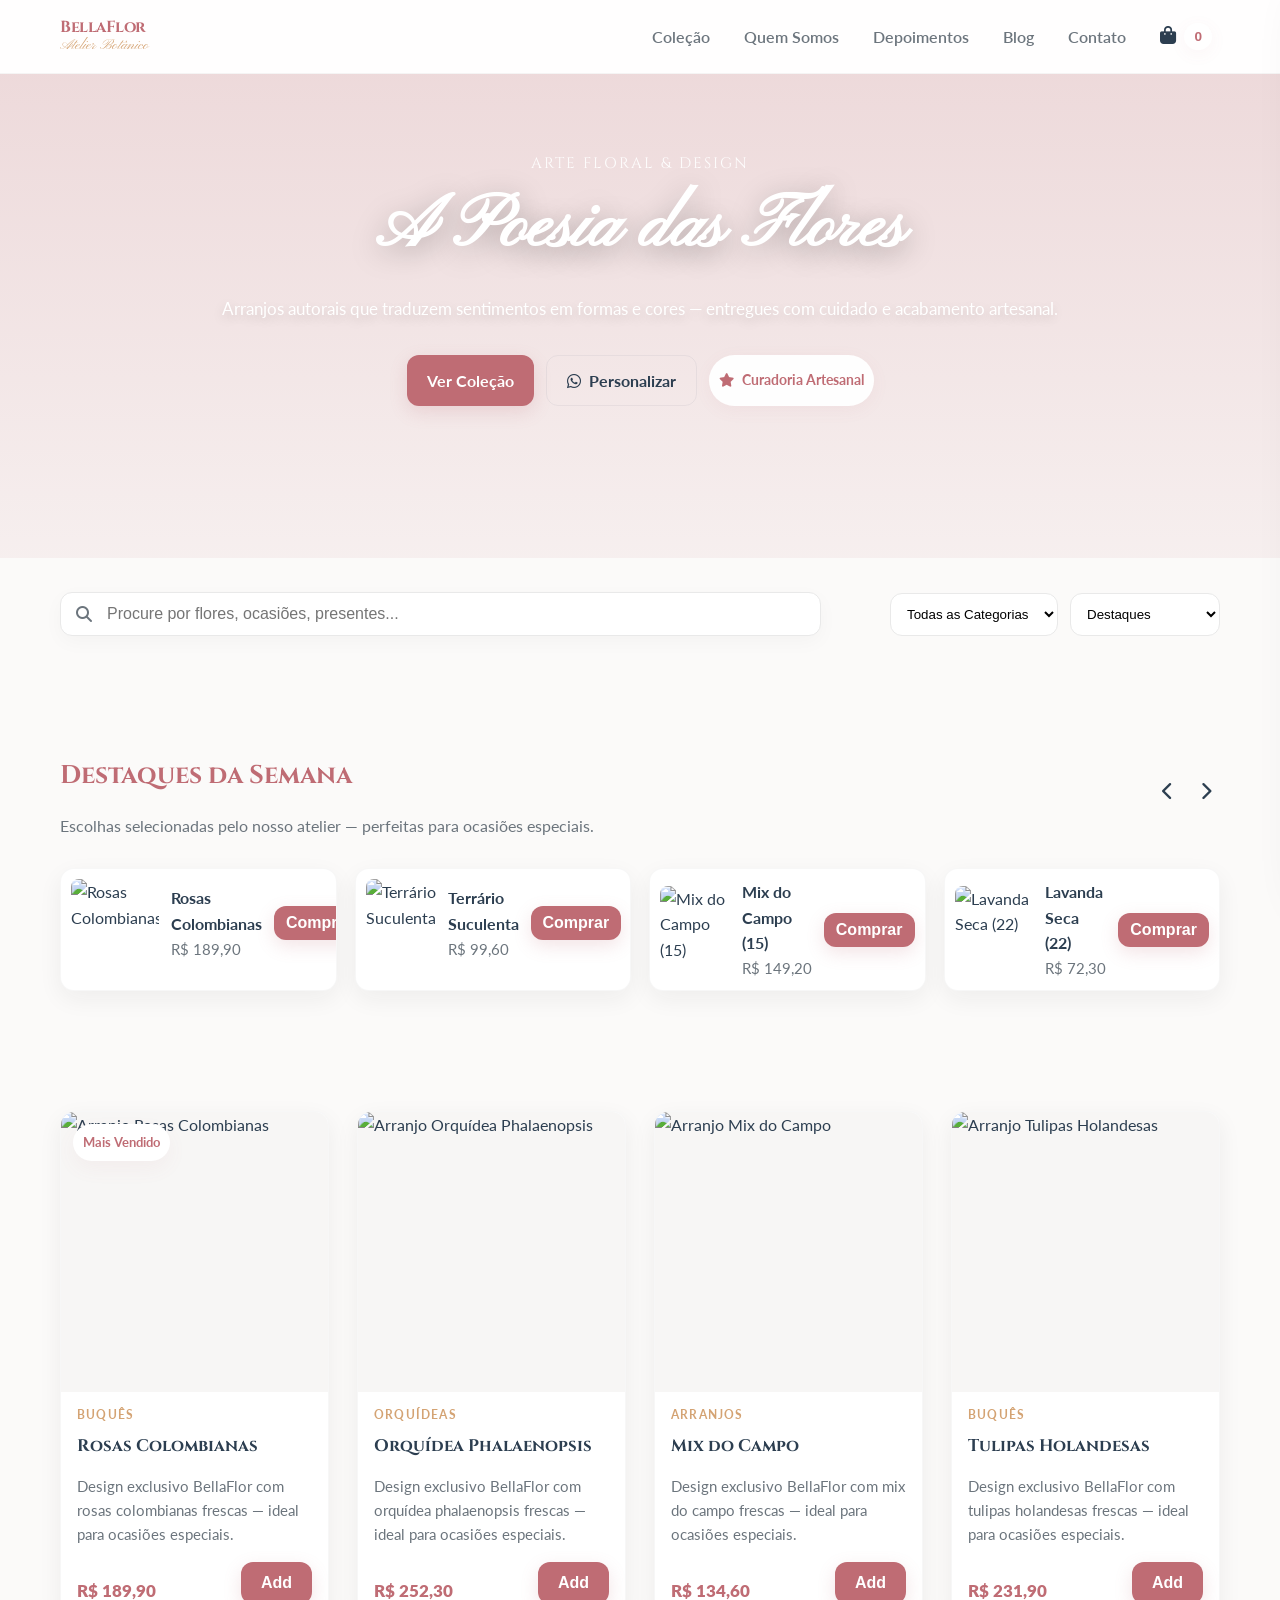
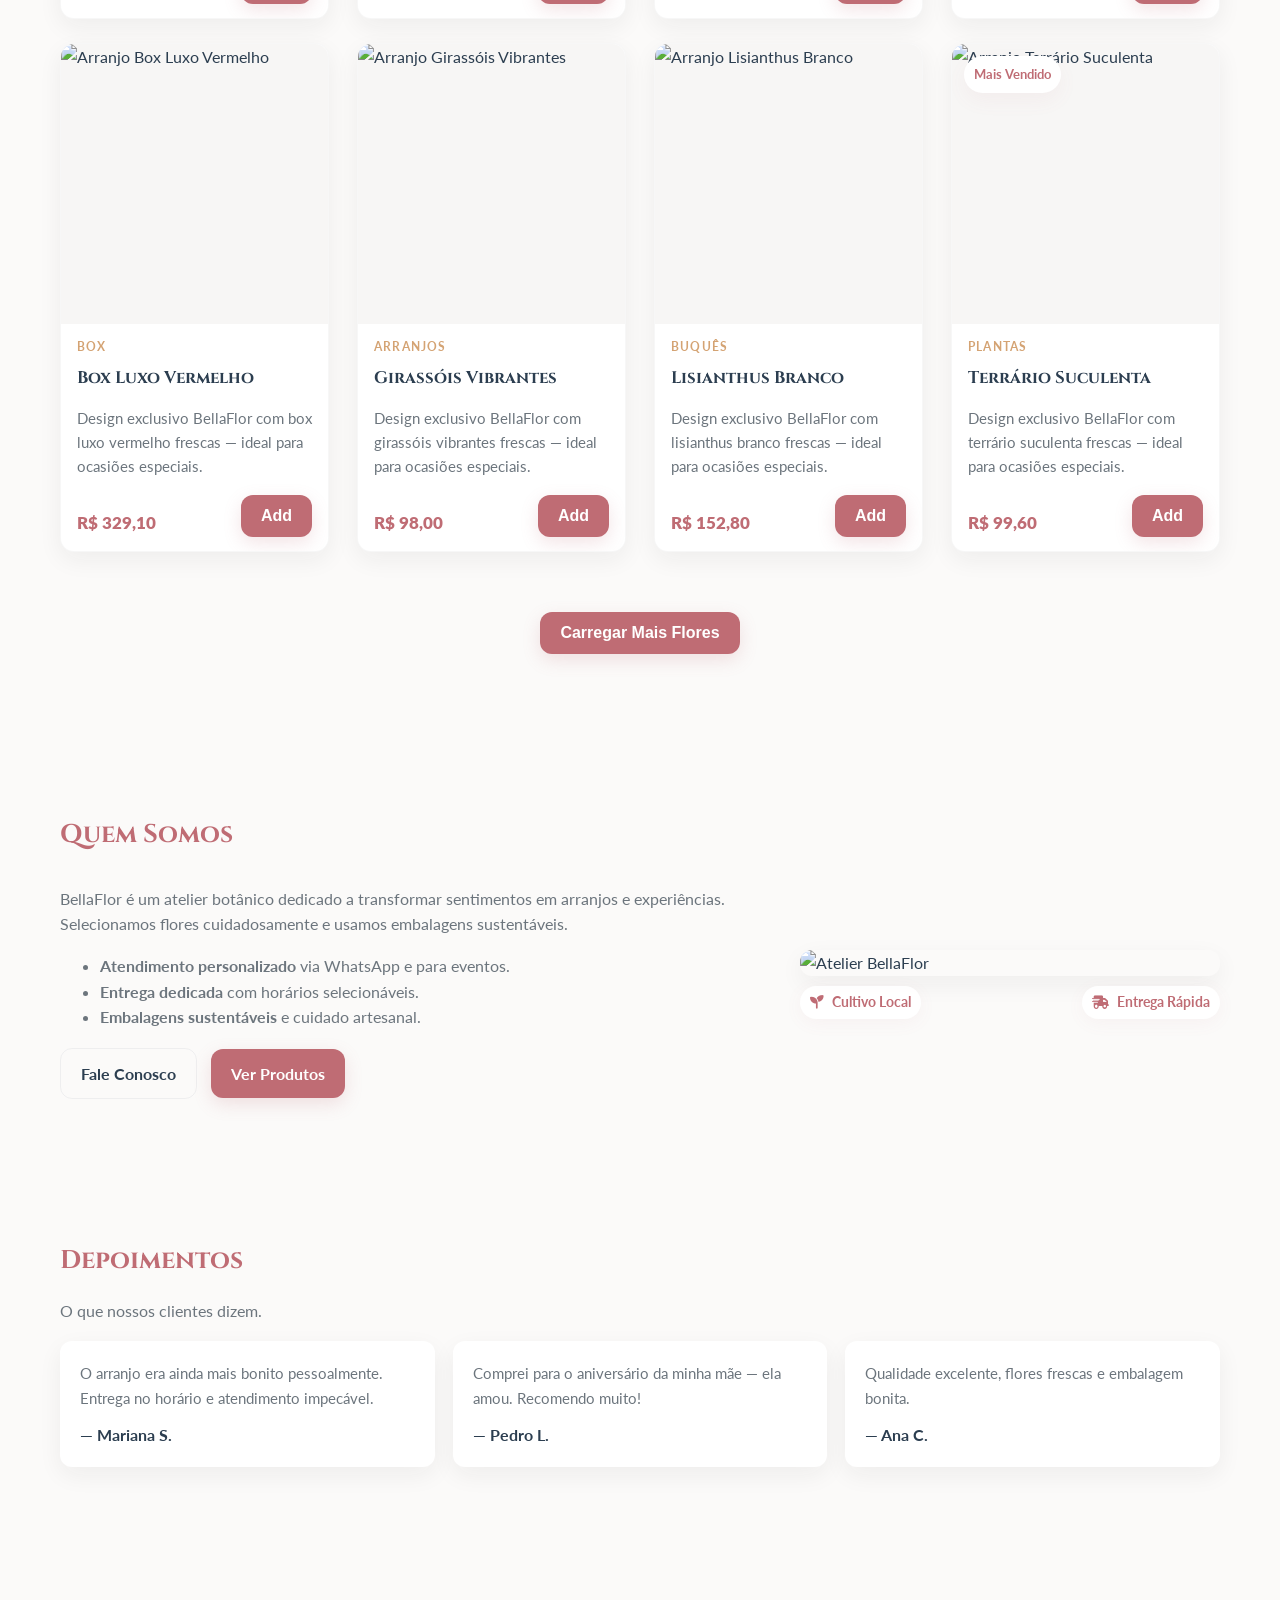
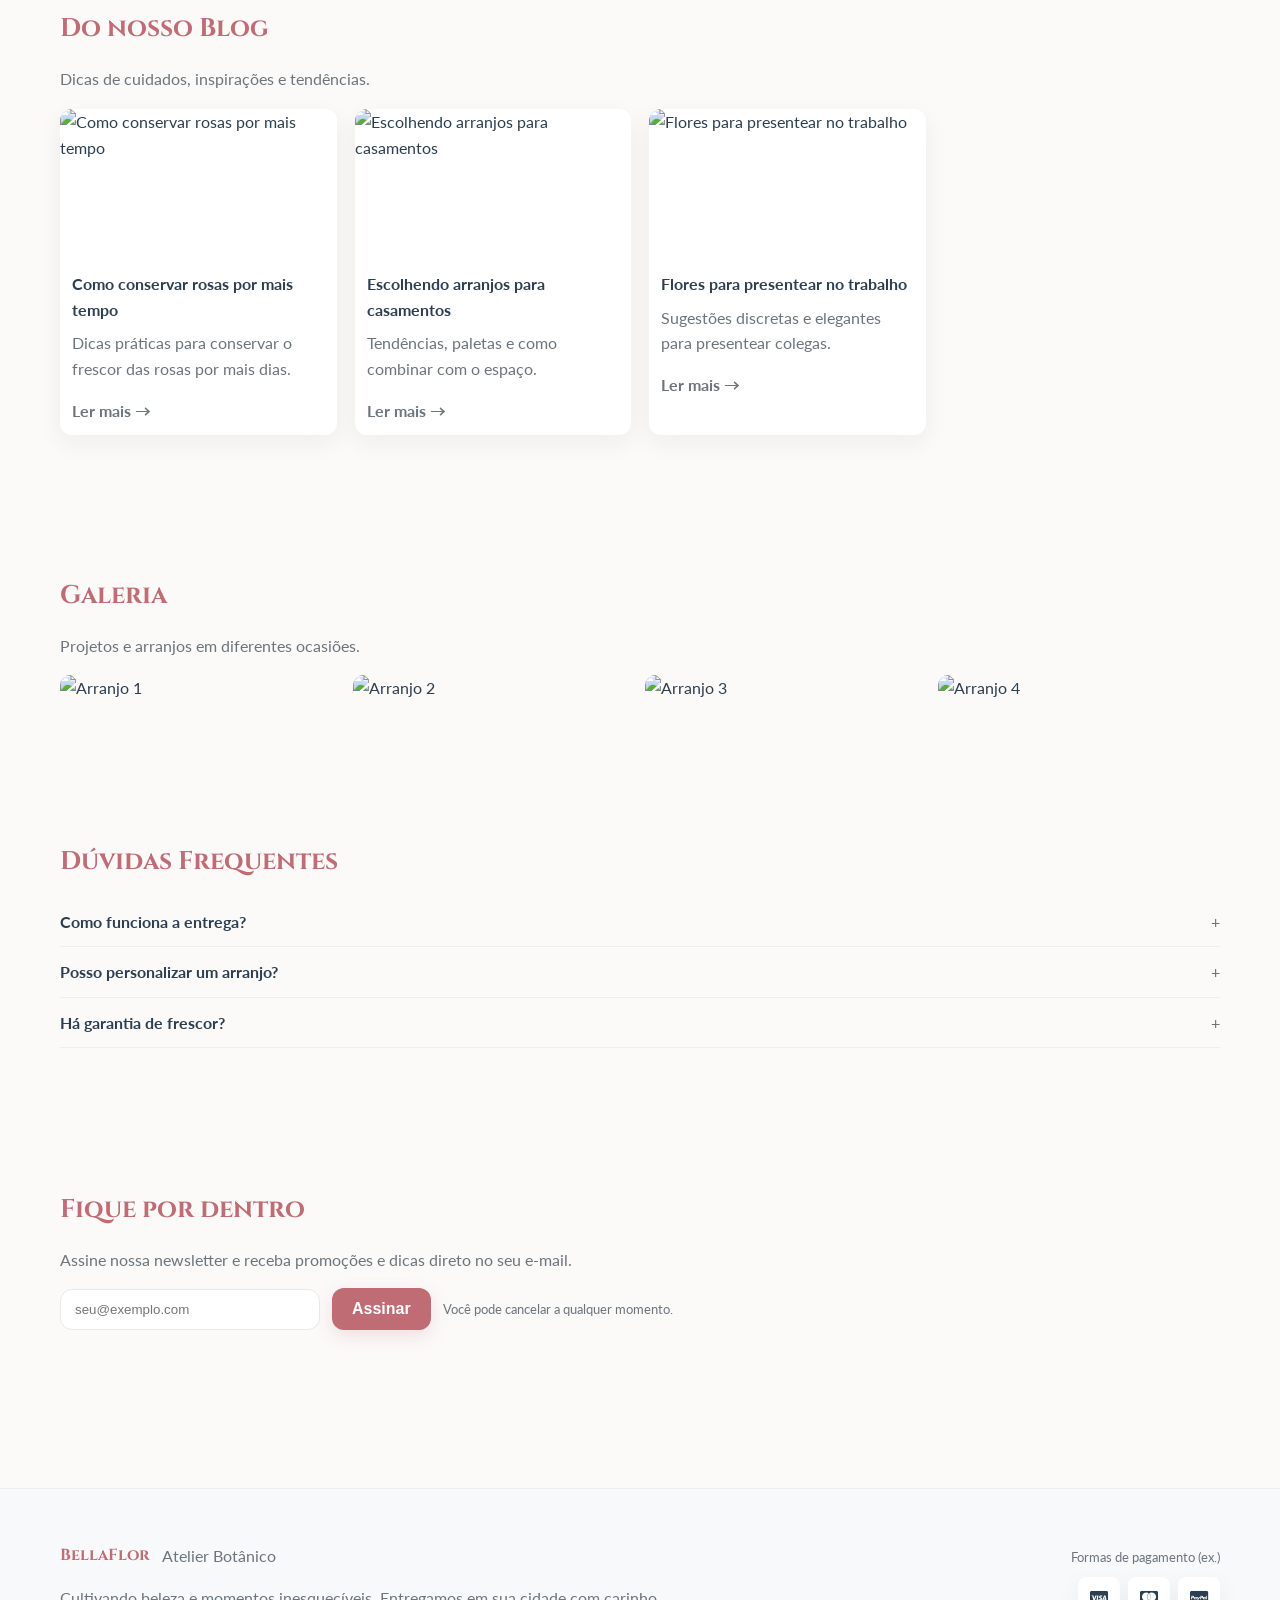
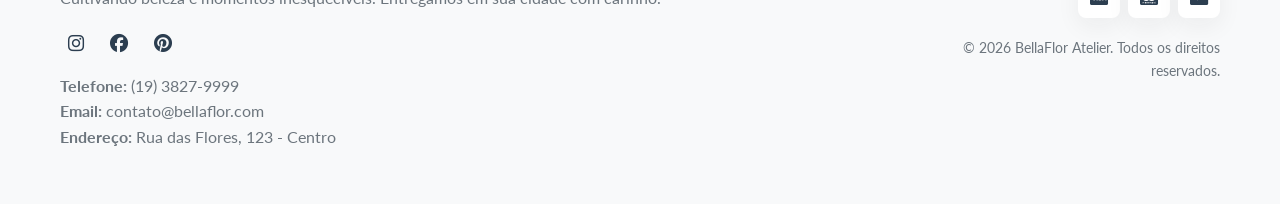
==== commit bc9f76df: "Update index.html" ====
--- a/index.html
+++ b/index.html
@@ -3,13 +3,12 @@
 <head>
   <meta charset="utf-8" />
   <meta name="viewport" content="width=device-width, initial-scale=1" />
-  
   <title>BellaFlor — Atelier Botânico | Loja Online</title>
   <meta name="description" content="Arranjos florais autorais, buquês e presentes botânicos. A BellaFlor traduz sentimentos em flores com design exclusivo e entrega especial." />
   <link rel="canonical" href="https://seusite.com/" />
   <meta name="theme-color" content="#bf6c74" />
-  
-  <!-- Open Graph / Twitter (exemplo) -->
+
+  <!-- Open Graph / Twitter -->
   <meta property="og:type" content="website" />
   <meta property="og:site_name" content="BellaFlor Atelier" />
   <meta property="og:title" content="BellaFlor — Atelier Botânico" />
@@ -21,6 +20,10 @@
   <meta name="twitter:description" content="Arranjos autorais que traduzem sentimentos." />
   <meta name="twitter:image" content="https://images.unsplash.com/photo-1587317996237-eddd7e834d84?auto=format&fit=crop&w=1200&q=80&fm=webp" />
 
+  <!-- Preload LCP hero -->
+  <link rel="preload" as="image" href="https://images.unsplash.com/photo-1587317996237-eddd7e834d84?auto=format&fit=crop&w=1800&q=80&fm=webp">
+
+  <!-- Fav -->
   <link rel="icon" href="data:image/svg+xml,<svg xmlns=%22http://www.w3.org/2000/svg%22 viewBox=%220 0 100 100%22><text y=%22.9em%22 font-size=%2290%22>🌷</text></svg>">
 
   <!-- Fonts & Icons -->
@@ -32,7 +35,7 @@
         crossorigin="anonymous" referrerpolicy="no-referrer" />
 
   <style>
-    :root {
+    :root{
       --brand-primary: #bf6c74;
       --brand-dark: #a6555d;
       --brand-accent: #d4a373;
@@ -45,194 +48,175 @@
       --shadow-hover: 0 20px 40px rgba(30,30,30,0.08);
       --max-width: 1200px;
       --header-height: 74px;
-
       --ff-heading: "Cinzel", serif;
       --ff-script: "Pinyon Script", cursive;
       --ff-body: "Lato", sans-serif;
-
       --card-img-height: 280px;
+      --gap: 18px;
     }
-    /* Reset & Base */
-    *, *::before, *::after { box-sizing: border-box; }
-    html { scroll-behavior: smooth; }
-    body {
-      margin: 0;
-      font-family: var(--ff-body);
-      color: var(--text);
-      background: var(--bg);
-      line-height: 1.6;
-      -webkit-font-smoothing: antialiased;
-      padding-top: var(--header-height);
-    }
-    .container { max-width: var(--max-width); margin: 0 auto; padding: 0 20px; width: 100%; }
-    a { text-decoration: none; color: inherit; }
-    img { display: block; max-width: 100%; height: auto; }
-
-    /* Accessibility helper */
-    .sr-only { position: absolute; width: 1px; height: 1px; padding: 0; margin: -1px; overflow: hidden; clip: rect(0, 0, 0, 0); border: 0; }
-    .sr-only:focus, .sr-only:active { position: static; width: auto; height: auto; overflow: visible; clip: auto; }
-
+    /* Reset & base */
+    *,*::before,*::after{box-sizing:border-box}
+    html{scroll-behavior:smooth}
+    body{margin:0;font-family:var(--ff-body);color:var(--text);background:var(--bg);line-height:1.6;padding-top:var(--header-height);-webkit-font-smoothing:antialiased;}
+    .container{max-width:var(--max-width);margin:0 auto;padding:0 20px;width:100%}
+    a{color:inherit;text-decoration:none}
+    img{display:block;max-width:100%;height:auto}
+    .sr-only{position:absolute;width:1px;height:1px;padding:0;margin:-1px;overflow:hidden;clip:rect(0,0,0,0);border:0}
+    .sr-only:focus,.sr-only:active{position:static;width:auto;height:auto;overflow:visible;clip:auto}
     /* Buttons */
-    .btn { display: inline-flex; align-items: center; justify-content: center; padding: 12px 20px; border-radius: 12px; border: 0; cursor: pointer; font-weight: 700; transition: transform .14s ease, box-shadow .14s ease; text-decoration: none; font-size: 1rem; }
-    .btn:focus { outline: 3px solid rgba(191,108,116,0.18); outline-offset: 2px; }
-    .btn.primary { background: var(--brand-primary); color: #fff; box-shadow: 0 6px 18px rgba(191,108,116,0.18); }
-    .btn.primary:hover { transform: translateY(-3px); background: var(--brand-dark); }
-    .btn.ghost { background: transparent; color: var(--text); border: 1px solid rgba(44,62,80,0.06); }
-    .icon-button { background: none; border: none; cursor: pointer; padding: 8px; color: var(--text); font-size: 1.2rem; display: inline-flex; align-items: center; justify-content: center; }
-    .icon-button:focus { outline: 2px solid rgba(191,108,116,0.18); border-radius: 8px; }
-
-    /* Small helpers */
-    .row { display:flex; gap:20px; align-items:center; flex-wrap:wrap; }
-    .muted { color:var(--muted); }
-
+    .btn{display:inline-flex;align-items:center;justify-content:center;padding:12px 20px;border-radius:12px;border:0;cursor:pointer;font-weight:700;transition:transform .14s ease,box-shadow .14s; font-size:1rem}
+    .btn:focus{outline:3px solid rgba(191,108,116,0.18);outline-offset:2px}
+    .btn.primary{background:var(--brand-primary);color:#fff;box-shadow:0 6px 18px rgba(191,108,116,0.18)}
+    .btn.primary:hover{transform:translateY(-3px);background:var(--brand-dark)}
+    .btn.ghost{background:transparent;color:var(--text);border:1px solid rgba(44,62,80,0.06)}
+    .icon-button{background:none;border:0;padding:8px;cursor:pointer;font-size:1.15rem;color:var(--text);display:inline-flex;align-items:center;justify-content:center}
+    .icon-button:focus{outline:2px solid rgba(191,108,116,0.18);border-radius:8px}
+    .muted{color:var(--muted)}
     /* Header */
-    .site-header { position: fixed; top: 0; left: 0; right: 0; background: rgba(255,255,255,0.95); backdrop-filter: blur(6px); border-bottom: 1px solid rgba(0,0,0,0.04); z-index: 1200; height: var(--header-height); display:flex; align-items:center; }
-    .nav-inner { display: flex; align-items: center; justify-content: space-between; width:100%; height:100%; }
-    .brand { display:flex; align-items:flex-start; gap:8px; text-decoration:none; color:inherit; }
-    .brand-name { font-family:var(--ff-heading); font-size:1.2rem; color:var(--brand-primary); font-weight:700; }
-    .brand-sub { font-family:var(--ff-script); font-size:0.95rem; color:var(--brand-accent); margin-top:-6px; }
-    nav.main-nav { display:flex; gap:18px; align-items:center; }
-    nav.main-nav a.nav-link { color:var(--muted); font-weight:600; font-size:0.95rem; position:relative; padding:6px 4px; border-radius:8px; }
-    nav.main-nav a.nav-link:hover { color:var(--brand-primary); background: rgba(191,108,116,0.04); }
-
-    /* Mobile nav */
-    .mobile-toggle { display:none; }
-    .mobile-nav { display:none; position:fixed; inset:0; z-index:1300; background: rgba(0,0,0,0.35); }
-    .mobile-nav .panel { width:320px; max-width:85%; height:100%; background:#fff; padding:22px; box-shadow: 0 20px 60px rgba(0,0,0,0.2); }
-
+    .site-header{position:fixed;top:0;left:0;right:0;background:rgba(255,255,255,0.96);backdrop-filter:blur(6px);border-bottom:1px solid rgba(0,0,0,0.04);z-index:1200;height:var(--header-height);transition:height .22s ease,box-shadow .22s}
+    .site-header.scrolled{height:60px;box-shadow:0 6px 22px rgba(0,0,0,0.06)}
+    .nav-inner{display:flex;align-items:center;justify-content:space-between;height:100%}
+    .brand{display:flex;gap:8px;align-items:flex-start}
+    .brand-name{font-family:var(--ff-heading);font-weight:700;color:var(--brand-primary);letter-spacing:-0.5px}
+    .brand-sub{font-family:var(--ff-script);color:var(--brand-accent);font-size:.95rem;margin-top:-6px}
+    nav.main-nav{display:flex;gap:18px;align-items:center}
+    nav.main-nav a.nav-link{color:var(--muted);font-weight:600;padding:6px 8px;border-radius:8px}
+    nav.main-nav a.nav-link:hover{color:var(--brand-primary);background:rgba(191,108,116,0.04)}
+    .mobile-toggle{display:none}
+    .mobile-nav{display:none;position:fixed;inset:0;z-index:1300;background:rgba(0,0,0,0.35)}
+    .mobile-nav .panel{width:320px;max-width:86%;height:100%;background:#fff;padding:22px;box-shadow:0 20px 60px rgba(0,0,0,.2)}
     /* Hero */
-    .hero { min-height:62vh; display:flex; align-items:center; justify-content:center; text-align:center; color:white;
-      background:
-        linear-gradient(180deg, rgba(191,108,116,0.25), rgba(191,108,116,0.08)),
-        url('https://images.unsplash.com/photo-1587317996237-eddd7e834d84?auto=format&fit=crop&w=1800&q=80&fm=webp') center/cover no-repeat;
-      padding: 40px 0; margin-top: calc(var(--header-height) * -1);
-    }
-    .hero-content { max-width:980px; padding: 28px; background: linear-gradient(180deg, rgba(255,255,255,0.02), rgba(255,255,255,0)); border-radius: 16px; }
-    .hero-lead { font-family:var(--ff-heading); letter-spacing: 2px; text-transform:uppercase; font-size:0.95rem; opacity:0.95; }
-    .hero h1 { font-family:var(--ff-script); font-size: clamp(2.6rem, 6.5vw, 4.6rem); margin:8px 0 6px; line-height:1.05; text-shadow: 0 6px 30px rgba(0,0,0,0.28); }
-    .hero p { font-size:1.05rem; margin-bottom:18px; text-shadow: 0 4px 12px rgba(0,0,0,0.18); }
-
-    /* Highlights / badges */
-    .badge { display:inline-flex; align-items:center; gap:8px; padding:6px 10px; border-radius:999px; font-weight:700; font-size:0.85rem; background:rgba(255,255,255,0.9); color:var(--brand-primary); box-shadow: 0 4px 18px rgba(191,108,116,0.06); }
-
-    /* Main toolbar */
-    .toolbar { display:flex; gap:15px; padding: 34px 0; flex-wrap:wrap; align-items:center; }
-    .search-box { flex:2; min-width:260px; position:relative; }
-    .search-box input { width:100%; padding: 12px 14px 12px 46px; border-radius: 12px; border: 1px solid #e9e9e9; font-size:1rem; background: #fff; box-shadow: 0 6px 20px rgba(0,0,0,0.03); }
-    .search-box i { position:absolute; left:16px; top:50%; transform:translateY(-50%); color:var(--muted); pointer-events:none; }
-    .filter-select { padding:12px; border-radius:12px; border:1px solid #e9e9e9; background:#fff; min-width:150px; }
-
-    /* Product grid */
-    .product-grid { display:grid; grid-template-columns: repeat(auto-fill, minmax(260px, 1fr)); gap:24px 28px; padding-bottom: 40px; }
-    .card { background:var(--surface); border-radius:14px; box-shadow:var(--shadow); overflow:hidden; display:flex; flex-direction:column; transition: transform .22s ease, box-shadow .22s ease; position:relative; border: 1px solid rgba(0,0,0,0.03); }
-    .card:hover { transform: translateY(-8px); box-shadow: var(--shadow-hover); }
-    .card-media { height: var(--card-img-height); background:#f7f6f5; overflow:hidden; position:relative; }
-    .card-media img { width:100%; height:100%; object-fit:cover; transition: transform .6s ease; }
-    .card:hover .card-media img { transform: scale(1.06); }
-    .card-body { padding:14px 16px; display:flex; flex-direction:column; gap:8px; flex:1; }
-    .card-tag { font-size:0.72rem; text-transform:uppercase; letter-spacing:1.2px; color:var(--brand-accent); font-weight:700; }
-    .card-title { font-family:var(--ff-heading); font-size:1.05rem; margin:0; color:var(--text); }
-    .card-desc { font-size:0.95rem; color:var(--muted); margin-top:6px; }
-    .card-price { font-weight:800; color:var(--brand-primary); font-size:1.05rem; margin-top:auto; }
-    .card-badge { position:absolute; top:12px; left:12px; background:linear-gradient(90deg,#fff,#fff); padding:8px 10px; border-radius:999px; font-weight:700; font-size:0.8rem; color:var(--brand-primary); box-shadow:0 8px 20px rgba(191,108,116,0.06); }
-
-    /* Sidebar cart & overlay */
-    .overlay { position: fixed; inset: 0; background: rgba(0,0,0,0.5); opacity: 0; pointer-events: none; transition: opacity .24s; z-index:1100; backdrop-filter: blur(3px); }
-    .overlay.open { opacity: 1; pointer-events: all; }
-    .sidebar { position: fixed; top: 0; right: 0; bottom: 0; width: 100%; max-width: 420px; background: var(--surface); z-index: 1200; transform: translateX(110%); transition: transform .28s cubic-bezier(.2,1,.3,1); display:flex; flex-direction:column; box-shadow: -12px 0 50px rgba(0,0,0,0.12); }
-    .sidebar.open { transform: translateX(0); }
-    .sidebar-header, .sidebar-footer { padding:22px; border-bottom:1px solid #f1f1f1; }
-    .sidebar-body { flex:1; overflow:auto; padding:16px; }
-    .cart-item { display:flex; gap:12px; margin-bottom:14px; align-items:center; }
-    .cart-item img { width:70px; height:70px; object-fit:cover; border-radius:10px; flex-shrink:0; }
-    .cart-remove { background:none; border:none; color:#e14b4b; cursor:pointer; }
-
-    /* Modal product */
-    .modal { position: fixed; inset: 0; z-index: 1300; display:flex; align-items:center; justify-content:center; opacity:0; pointer-events:none; transition: opacity .2s; }
-    .modal.open { opacity:1; pointer-events:all; }
-    .modal-backdrop { position:absolute; inset:0; background: rgba(0,0,0,0.6); backdrop-filter: blur(2px); }
-    .modal-content { position:relative; background:var(--surface); width:90%; max-width:980px; border-radius:14px; overflow:hidden; display:grid; grid-template-columns: 1.2fr 1fr; box-shadow:0 40px 90px rgba(0,0,0,0.25); max-height:86vh; }
-    .modal-img { min-height:320px; background-size:cover; background-position:center; }
-    .modal-body { padding:28px; display:flex; flex-direction:column; gap:12px; overflow:auto; }
-
-    /* Sections: About, Testimonials, Blog, Gallery, FAQ, Newsletter */
-    .section { padding:60px 0; }
-    .section .section-title { font-family:var(--ff-heading); font-size:1.6rem; margin-bottom:14px; color:var(--brand-primary); }
-    .about-grid { display:grid; grid-template-columns:1fr 420px; gap:28px; align-items:center; }
-    .testimonial { background:#fff; border-radius:12px; padding:20px; box-shadow:var(--shadow); }
-    .testimonials-wrap { display:grid; grid-template-columns: repeat(auto-fit, minmax(240px, 1fr)); gap:18px; }
-    .blog-grid { display:grid; grid-template-columns: repeat(auto-fill,minmax(260px,1fr)); gap:18px; }
-
-    .faq-item { border-bottom:1px solid #eee; padding:12px 0; }
-    .faq-question { cursor:pointer; display:flex; justify-content:space-between; align-items:center; gap:12px; }
-    .faq-answer { margin-top:8px; color:var(--muted); display:none; }
-
-    /* Footer */
-    footer { background:#f8f9fa; padding: 54px 0; margin-top:30px; border-top:1px solid #eee; }
-    footer .grid { display:grid; grid-template-columns: 1fr 300px; gap:18px; align-items:start; }
-
-    /* Toast */
-    .toast-container { position: fixed; bottom: 22px; left: 50%; transform: translateX(-50%); z-index: 1500; display:flex; flex-direction:column; gap:8px; pointer-events:none; }
-    .toast { background: rgba(30,30,30,0.92); color:white; padding:10px 18px; border-radius:999px; box-shadow:0 8px 20px rgba(0,0,0,0.18); pointer-events:all; display:flex; gap:10px; align-items:center; }
-
-    /* Responsive */
-    @media (max-width: 980px) {
-      .about-grid { grid-template-columns:1fr; }
-      .hero { min-height:58vh; }
-    }
-    @media (max-width: 760px) {
-      nav.main-nav { display:none; }
-      .mobile-toggle { display:inline-flex; }
-      .mobile-nav { display:none; }
-    }
-    @media (max-width:560px) {
-      .product-grid { grid-template-columns: repeat(auto-fill, minmax(200px, 1fr)); gap:14px; }
-      .modal-content { grid-template-columns: 1fr; grid-template-rows: 260px 1fr; }
+    .hero{min-height:62vh;display:flex;align-items:center;justify-content:center;text-align:center;color:white;background:
+      linear-gradient(180deg, rgba(191,108,116,0.25), rgba(191,108,116,0.08)),
+      url('https://images.unsplash.com/photo-1587317996237-eddd7e834d84?auto=format&fit=crop&w=1800&q=80&fm=webp') center/cover no-repeat;padding:40px 0;margin-top:calc(var(--header-height)*-1)}
+    .hero-content{max-width:980px;padding:28px;border-radius:16px}
+    .hero-lead{font-family:var(--ff-heading);letter-spacing:2px;text-transform:uppercase;font-size:.95rem;opacity:.95}
+    .hero h1{font-family:var(--ff-script);font-size:clamp(2.6rem,6.5vw,4.6rem);margin:8px 0 6px;line-height:1.05;text-shadow:0 6px 30px rgba(0,0,0,.28)}
+    .hero p{font-size:1.05rem;margin-bottom:18px;text-shadow:0 4px 12px rgba(0,0,0,.18)}
+    /* badge */
+    .badge{display:inline-flex;align-items:center;gap:8px;padding:6px 10px;border-radius:999px;font-weight:700;font-size:.85rem;background:rgba(255,255,255,.95);color:var(--brand-primary);box-shadow:0 4px 18px rgba(191,108,116,.06)}
+    /* toolbar */
+    .toolbar{display:flex;gap:var(--gap);padding:34px 0;flex-wrap:wrap;align-items:center}
+    .search-box{flex:2;min-width:260px;position:relative}
+    .search-box input{width:100%;padding:12px 14px 12px 46px;border-radius:12px;border:1px solid #e9e9e9;font-size:1rem;background:#fff;box-shadow:0 6px 20px rgba(0,0,0,.03)}
+    .search-box i{position:absolute;left:16px;top:50%;transform:translateY(-50%);color:var(--muted);pointer-events:none}
+    .filter-select{padding:12px;border-radius:12px;border:1px solid #e9e9e9;background:#fff;min-width:150px}
+    /* product grid */
+    .product-grid{display:grid;grid-template-columns:repeat(auto-fill,minmax(260px,1fr));gap:24px 28px;padding-bottom:40px}
+    .card{background:var(--surface);border-radius:14px;box-shadow:var(--shadow);overflow:hidden;display:flex;flex-direction:column;transition:transform .22s ease,box-shadow .22s ease;position:relative;border:1px solid rgba(0,0,0,.03)}
+    .card:hover{transform:translateY(-8px);box-shadow:var(--shadow-hover)}
+    .card-media{height:var(--card-img-height);background:#f7f6f5;overflow:hidden}
+    .card-media img{width:100%;height:100%;object-fit:cover;transition:transform .6s ease}
+    .card:hover .card-media img{transform:scale(1.06)}
+    .card-body{padding:14px 16px;display:flex;flex-direction:column;gap:8px;flex:1}
+    .card-tag{font-size:.72rem;text-transform:uppercase;letter-spacing:1.2px;color:var(--brand-accent);font-weight:700}
+    .card-title{font-family:var(--ff-heading);font-size:1.05rem;margin:0;color:var(--text)}
+    .card-desc{font-size:.95rem;color:var(--muted);margin-top:6px}
+    .card-price{font-weight:800;color:var(--brand-primary);font-size:1.05rem;margin-top:auto}
+    .card-badge{position:absolute;top:12px;left:12px;background:#fff;padding:8px 10px;border-radius:999px;font-weight:700;font-size:.8rem;color:var(--brand-primary);box-shadow:0 8px 20px rgba(191,108,116,.06)}
+    /* cart */
+    .overlay{position:fixed;inset:0;background:rgba(0,0,0,.5);opacity:0;pointer-events:none;transition:opacity .24s;z-index:1100;backdrop-filter:blur(3px)}
+    .overlay.open{opacity:1;pointer-events:all}
+    .sidebar{position:fixed;top:0;right:0;bottom:0;width:100%;max-width:420px;background:var(--surface);z-index:1200;transform:translateX(110%);transition:transform .28s cubic-bezier(.2,1,.3,1);display:flex;flex-direction:column;box-shadow:-12px 0 50px rgba(0,0,0,.12)}
+    .sidebar.open{transform:translateX(0)}
+    .sidebar-header,.sidebar-footer{padding:22px;border-bottom:1px solid #f1f1f1}
+    .sidebar-body{flex:1;overflow:auto;padding:16px}
+    .cart-item{display:flex;gap:12px;margin-bottom:14px;align-items:center}
+    .cart-item img{width:70px;height:70px;object-fit:cover;border-radius:10px;flex-shrink:0}
+    .quantity-controls{display:inline-flex;gap:6px;align-items:center}
+    .quantity-controls button{padding:6px 8px;border-radius:8px;border:1px solid #eee;background:#fff;cursor:pointer}
+    /* modal */
+    .modal{position:fixed;inset:0;z-index:1300;display:flex;align-items:center;justify-content:center;opacity:0;pointer-events:none;transition:opacity .2s}
+    .modal.open{opacity:1;pointer-events:all}
+    .modal-backdrop{position:absolute;inset:0;background:rgba(0,0,0,.6);backdrop-filter:blur(2px)}
+    .modal-content{position:relative;background:var(--surface);width:90%;max-width:980px;border-radius:14px;overflow:hidden;display:grid;grid-template-columns:1.2fr 1fr;box-shadow:0 40px 90px rgba(0,0,0,.25);max-height:86vh}
+    .modal-img{min-height:320px;background-size:cover;background-position:center}
+    .modal-body{padding:28px;display:flex;flex-direction:column;gap:12px;overflow:auto}
+    /* sections */
+    .section{padding:60px 0}
+    .section .section-title{font-family:var(--ff-heading);font-size:1.6rem;margin-bottom:14px;color:var(--brand-primary)}
+    .about-grid{display:grid;grid-template-columns:1fr 420px;gap:28px;align-items:center}
+    .testimonial{background:#fff;border-radius:12px;padding:20px;box-shadow:var(--shadow)}
+    .testimonials-wrap{display:grid;grid-template-columns:repeat(auto-fit,minmax(240px,1fr));gap:18px}
+    .blog-grid{display:grid;grid-template-columns:repeat(auto-fill,minmax(260px,1fr));gap:18px}
+    .faq-item{border-bottom:1px solid #eee;padding:12px 0}
+    .faq-question{cursor:pointer;display:flex;justify-content:space-between;align-items:center;gap:12px}
+    .faq-answer{margin-top:8px;color:var(--muted);display:none}
+    /* footer */
+    footer{background:#f8f9fa;padding:54px 0;margin-top:30px;border-top:1px solid #eee}
+    footer .grid{display:grid;grid-template-columns:1fr 300px;gap:18px;align-items:start}
+    /* toast */
+    .toast-container{position:fixed;bottom:22px;left:50%;transform:translateX(-50%);z-index:1500;display:flex;flex-direction:column;gap:8px;pointer-events:none}
+    .toast{background:rgba(30,30,30,.92);color:white;padding:10px 18px;border-radius:999px;box-shadow:0 8px 20px rgba(0,0,0,.18);pointer-events:all;display:flex;gap:10px;align-items:center}
+    /* responsive */
+    @media (max-width:980px){.about-grid{grid-template-columns:1fr}.hero{min-height:58vh}}
+    @media (max-width:760px){nav.main-nav{display:none}.mobile-toggle{display:inline-flex}.mobile-nav{display:none}}
+    @media (max-width:560px){.product-grid{grid-template-columns:repeat(auto-fill,minmax(200px,1fr));gap:14px}.modal-content{grid-template-columns:1fr;grid-template-rows:260px 1fr}}
+    /* prefers reduced motion */
+    @media (prefers-reduced-motion: reduce){
+      *{animation:none!important;transition:none!important}
     }
   </style>
+
+  <!-- Structured Data (Organization) -->
+  <script type="application/ld+json">
+  {
+    "@context": "https://schema.org",
+    "@type": "Organization",
+    "name": "BellaFlor Atelier",
+    "url": "https://seusite.com/",
+    "logo": "https://seusite.com/logo.png",
+    "sameAs": ["https://instagram.com/","https://facebook.com/"]
+  }
+  </script>
+
+  <noscript>
+    <style>
+      .product-grid { opacity: 1; }
+    </style>
+    <div style="background:#fff6f6;color:#5d2b2b;padding:12px;text-align:center;">JavaScript está desativado. Algumas funcionalidades (carrinho, filtros) dependem de JavaScript.</div>
+  </noscript>
 </head>
 <body>
   <a href="#main-content" class="sr-only">Pular para o conteúdo principal</a>
 
   <!-- Header -->
-  <header class="site-header" role="banner">
-    <div class="container nav-inner" style="align-items:center;">
-      <div style="display:flex; align-items:center; gap:12px;">
-        <a href="#" class="brand" aria-label="BellaFlor - Página Inicial" onclick="window.scrollTo(0,0); return false;">
-          <div style="display:flex; flex-direction:column;">
-            <span class="brand-name">BellaFlor</span>
-            <span class="brand-sub">Atelier Botânico</span>
+  <header class="site-header" role="banner" id="site-header">
+    <div class="container nav-inner">
+      <div style="display:flex;align-items:center;gap:12px">
+        <a class="brand" href="#" aria-label="BellaFlor - Página Inicial" id="brand-link">
+          <div>
+            <div class="brand-name">BellaFlor</div>
+            <div class="brand-sub">Atelier Botânico</div>
           </div>
         </a>
       </div>
 
-      <nav role="navigation" aria-label="Menu Principal" class="main-nav" style="align-items:center;">
+      <nav role="navigation" aria-label="Menu Principal" class="main-nav" id="main-nav">
         <a href="#catalog" class="nav-link">Coleção</a>
         <a href="#about" class="nav-link">Quem Somos</a>
         <a href="#testimonials" class="nav-link">Depoimentos</a>
         <a href="#blog" class="nav-link">Blog</a>
         <a href="#contact" class="nav-link">Contato</a>
-        <button id="cart-btn" class="icon-button" aria-label="Abrir Carrinho de Compras" aria-haspopup="dialog" aria-expanded="false" style="margin-left:8px;">
+
+        <button id="cart-btn" class="icon-button" aria-label="Abrir Carrinho de Compras" aria-haspopup="dialog" aria-expanded="false" title="Carrinho">
           <i class="fas fa-shopping-bag" aria-hidden="true"></i>
-          <span id="cart-count" class="badge" style="margin-left:8px; font-size:0.85rem; background:white; color:var(--brand-primary); border-radius:8px;">0</span>
+          <span id="cart-count" class="badge" aria-live="polite" style="margin-left:8px;font-size:.85rem;background:white;color:var(--brand-primary);">0</span>
         </button>
       </nav>
 
-      <!-- Mobile toggle -->
-      <button id="mobile-toggle" class="mobile-toggle icon-button" aria-label="Abrir menu" aria-expanded="false" style="margin-left:8px; display:none;">
-        <i class="fas fa-bars"></i>
-      </button>
+      <button id="mobile-toggle" class="mobile-toggle icon-button" aria-label="Abrir menu" aria-expanded="false" style="display:none"><i class="fas fa-bars"></i></button>
     </div>
   </header>
 
   <!-- Mobile nav panel -->
   <div id="mobile-nav" class="mobile-nav" aria-hidden="true">
     <div class="panel" role="dialog" aria-modal="true" aria-label="Menu mobile">
-      <div style="display:flex; justify-content:space-between; align-items:center; margin-bottom:18px;">
-        <div><strong class="brand-name">BellaFlor</strong></div>
+      <div style="display:flex;justify-content:space-between;align-items:center;margin-bottom:18px">
+        <strong class="brand-name">BellaFlor</strong>
         <button id="mobile-close" class="icon-button" aria-label="Fechar menu"><i class="fas fa-times"></i></button>
       </div>
-      <nav style="display:flex; flex-direction:column; gap:12px;">
+      <nav style="display:flex;flex-direction:column;gap:12px">
         <a href="#catalog" class="nav-link">Coleção</a>
         <a href="#about" class="nav-link">Quem Somos</a>
         <a href="#testimonials" class="nav-link">Depoimentos</a>
@@ -247,15 +231,13 @@
     <!-- Hero -->
     <section id="hero" class="hero" aria-label="Apresentação">
       <div class="container hero-content">
-        <div style="display:flex; flex-direction:column; align-items:center; gap:6px;">
+        <div style="display:flex;flex-direction:column;align-items:center;gap:6px">
           <div class="hero-lead">Arte Floral &amp; Design</div>
           <h1>A Poesia das Flores</h1>
           <p>Arranjos autorais que traduzem sentimentos em formas e cores — entregues com cuidado e acabamento artesanal.</p>
-          <div style="display:flex; gap:12px; margin-top:8px; justify-content:center; flex-wrap:wrap;">
+          <div style="display:flex;gap:12px;margin-top:8px;justify-content:center;flex-wrap:wrap">
             <a href="#catalog" class="btn primary">Ver Coleção</a>
-            <a href="https://wa.me/551938279999" target="_blank" rel="noopener noreferrer" class="btn ghost" aria-label="Personalizar via WhatsApp">
-              <i class="fab fa-whatsapp" style="margin-right:8px"></i>Personalizar
-            </a>
+            <a href="https://wa.me/551938279999" target="_blank" rel="noopener noreferrer" class="btn ghost" aria-label="Personalizar via WhatsApp"><i class="fab fa-whatsapp" style="margin-right:8px"></i>Personalizar</a>
             <span class="badge" aria-hidden="true"><i class="fas fa-star" style="color:var(--brand-primary)"></i> Curadoria Artesanal</span>
           </div>
         </div>
@@ -263,20 +245,18 @@
     </section>
 
     <div class="container">
-
-      <!-- Toolbar: search & filters -->
-      <section class="toolbar" aria-label="Filtros de produtos" style="align-items:center;">
+      <!-- Toolbar -->
+      <section class="toolbar" aria-label="Filtros de produtos">
         <div class="search-box" style="flex:2;">
           <label for="search-input" class="sr-only">Pesquisar produtos</label>
           <i class="fas fa-search" aria-hidden="true"></i>
-          <input type="search" id="search-input" placeholder="Procure por flores, ocasiões, presentes..." autocomplete="off" aria-label="Pesquisar produtos">
-        </div>
-
-        <div style="display:flex; gap:10px; flex:1; min-width:220px; justify-content:flex-end;">
+          <input id="search-input" type="search" placeholder="Procure por flores, ocasiões, presentes..." autocomplete="off" aria-label="Pesquisar produtos">
+        </div>
+
+        <div style="display:flex;gap:12px;flex:1;min-width:220px;justify-content:flex-end;align-items:center">
           <label for="category-select" class="sr-only">Filtrar por Categoria</label>
-          <select id="category-select" class="filter-select" aria-label="Filtrar por categoria">
-            <option value="">Todas as Categorias</option>
-          </select>
+          <select id="category-select" class="filter-select" aria-label="Filtrar por categoria"><option value="">Todas as Categorias</option></select>
+
           <label for="sort-select" class="sr-only">Ordenar por</label>
           <select id="sort-select" class="filter-select" aria-label="Ordenar produtos">
             <option value="relevance">Destaques</option>
@@ -286,54 +266,49 @@
         </div>
       </section>
 
-      <!-- Featured / Highlights -->
+      <!-- Featured -->
       <section id="featured" class="section" aria-label="Destaques">
-        <div style="display:flex; justify-content:space-between; align-items:center; gap:12px; margin-bottom:14px;">
+        <div style="display:flex;justify-content:space-between;align-items:center;gap:12px;margin-bottom:14px">
           <div>
             <h3 class="section-title">Destaques da Semana</h3>
             <p class="muted">Escolhas selecionadas pelo nosso atelier — perfeitas para ocasiões especiais.</p>
           </div>
-          <div style="display:flex; gap:10px; align-items:center;">
-            <button id="prev-featured" class="icon-button" aria-label="Anterior featured"><i class="fas fa-chevron-left"></i></button>
-            <button id="next-featured" class="icon-button" aria-label="Próximo featured"><i class="fas fa-chevron-right"></i></button>
+          <div style="display:flex;gap:10px;align-items:center">
+            <button id="prev-featured" class="icon-button" aria-label="Anterior destaques"><i class="fas fa-chevron-left"></i></button>
+            <button id="next-featured" class="icon-button" aria-label="Próximo destaques"><i class="fas fa-chevron-right"></i></button>
           </div>
         </div>
-
-        <div id="featured-grid" style="display:grid; grid-template-columns: repeat(auto-fit, minmax(220px,1fr)); gap:18px;">
-          <!-- Filled by JS -->
-        </div>
+        <div id="featured-grid" style="display:grid;grid-template-columns:repeat(auto-fit,minmax(220px,1fr));gap:18px"></div>
       </section>
 
       <!-- Catalog -->
       <section id="catalog" class="section" aria-labelledby="catalog-title">
         <h2 id="catalog-title" class="sr-only">Catálogo de Produtos</h2>
-        <div id="product-grid" class="product-grid" aria-live="polite">
-          <!-- Produtos gerados dinamicamente -->
-        </div>
-        <div style="text-align:center; padding: 20px 0;">
-          <button id="load-more" class="btn primary" style="display:none;">Carregar Mais Flores</button>
+        <div id="product-grid" class="product-grid" aria-live="polite"></div>
+        <div style="text-align:center;padding:20px 0;">
+          <button id="load-more" class="btn primary" style="display:none">Carregar Mais Flores</button>
         </div>
       </section>
 
       <!-- About -->
       <section id="about" class="section" aria-labelledby="about-title">
         <h2 id="about-title" class="section-title">Quem Somos</h2>
-        <div class="about-grid container">
+        <div class="about-grid">
           <div>
-            <p class="muted">BellaFlor é um atelier botânico dedicado a transformar sentimentos em arranjos e experiências. Atuamos com seleção cuidadosa de flores, preservando textura e cor, e entregamos com embalagens sustentáveis.</p>
-            <ul style="margin-top:12px; color:var(--muted);">
-              <li><strong>Atendimento personalizado</strong> via WhatsApp e atendimento para eventos.</li>
+            <p class="muted">BellaFlor é um atelier botânico dedicado a transformar sentimentos em arranjos e experiências. Selecionamos flores cuidadosamente e usamos embalagens sustentáveis.</p>
+            <ul style="margin-top:12px;color:var(--muted)">
+              <li><strong>Atendimento personalizado</strong> via WhatsApp e para eventos.</li>
               <li><strong>Entrega dedicada</strong> com horários selecionáveis.</li>
-              <li><strong>Embalagens sustentáveis</strong> e cuidado artesanal em cada peça.</li>
+              <li><strong>Embalagens sustentáveis</strong> e cuidado artesanal.</li>
             </ul>
-            <div style="margin-top:18px;">
+            <div style="margin-top:18px">
               <a href="#contact" class="btn ghost">Fale Conosco</a>
-              <a href="#catalog" class="btn primary" style="margin-left:10px;">Ver Produtos</a>
+              <a href="#catalog" class="btn primary" style="margin-left:10px">Ver Produtos</a>
             </div>
           </div>
-          <div style="display:flex; flex-direction:column; gap:10px;">
-            <img src="https://images.unsplash.com/photo-1501004318641-b39e6451bec6?auto=format&fit=crop&w=800&q=80&fm=webp" alt="Atelier BellaFlor" style="border-radius:12px; box-shadow:var(--shadow);">
-            <div style="display:flex; gap:8px; align-items:center; justify-content:space-between;">
+          <div style="display:flex;flex-direction:column;gap:10px">
+            <img src="https://images.unsplash.com/photo-1501004318641-b39e6451bec6?auto=format&fit=crop&w=800&q=80&fm=webp" alt="Atelier BellaFlor" style="border-radius:12px;box-shadow:var(--shadow)">
+            <div style="display:flex;gap:8px;align-items:center;justify-content:space-between">
               <div class="badge"><i class="fas fa-seedling"></i> Cultivo Local</div>
               <div class="badge"><i class="fas fa-shipping-fast"></i> Entrega Rápida</div>
             </div>
@@ -345,55 +320,42 @@
       <section id="testimonials" class="section" aria-labelledby="testimonials-title">
         <h2 id="testimonials-title" class="section-title">Depoimentos</h2>
         <p class="muted">O que nossos clientes dizem.</p>
-        <div style="margin-top:18px;" class="testimonials-wrap" id="testimonials-wrap">
-          <!-- preenchido por JS -->
-        </div>
+        <div class="testimonials-wrap" id="testimonials-wrap" style="margin-top:18px"></div>
       </section>
 
       <!-- Blog teasers -->
       <section id="blog" class="section" aria-labelledby="blog-title">
         <h2 id="blog-title" class="section-title">Do nosso Blog</h2>
         <p class="muted">Dicas de cuidados, inspirações e tendências.</p>
-        <div class="blog-grid" id="blog-grid" style="margin-top:18px;">
-          <!-- Preenchido por JS -->
-        </div>
+        <div class="blog-grid" id="blog-grid" style="margin-top:18px"></div>
       </section>
 
       <!-- Gallery -->
       <section id="gallery" class="section" aria-labelledby="gallery-title">
         <h2 id="gallery-title" class="section-title">Galeria</h2>
         <p class="muted">Projetos e arranjos em diferentes ocasiões.</p>
-        <div style="display:grid; grid-template-columns: repeat(auto-fit,minmax(160px,1fr)); gap:10px; margin-top:16px;">
-          <img src="https://images.unsplash.com/photo-1525373691095-35a0e1f17c45?auto=format&fit=crop&w=600&q=60&fm=webp" alt="Arranjo 1" style="border-radius:10px;">
-          <img src="https://images.unsplash.com/photo-1519681393784-d120267933ba?auto=format&fit=crop&w=600&q=60&fm=webp" alt="Arranjo 2" style="border-radius:10px;">
-          <img src="https://images.unsplash.com/photo-1496307042754-b4aa456c4a2d?auto=format&fit=crop&w=600&q=60&fm=webp" alt="Arranjo 3" style="border-radius:10px;">
-          <img src="https://images.unsplash.com/photo-1445477085565-355f6a3b6b58?auto=format&fit=crop&w=600&q=60&fm=webp" alt="Arranjo 4" style="border-radius:10px;">
+        <div style="display:grid;grid-template-columns:repeat(auto-fit,minmax(160px,1fr));gap:10px;margin-top:16px">
+          <img src="https://images.unsplash.com/photo-1525373691095-35a0e1f17c45?auto=format&fit=crop&w=600&q=60&fm=webp" alt="Arranjo 1" style="border-radius:10px">
+          <img src="https://images.unsplash.com/photo-1519681393784-d120267933ba?auto=format&fit=crop&w=600&q=60&fm=webp" alt="Arranjo 2" style="border-radius:10px">
+          <img src="https://images.unsplash.com/photo-1496307042754-b4aa456c4a2d?auto=format&fit=crop&w=600&q=60&fm=webp" alt="Arranjo 3" style="border-radius:10px">
+          <img src="https://images.unsplash.com/photo-1445477085565-355f6a3b6b58?auto=format&fit=crop&w=600&q=60&fm=webp" alt="Arranjo 4" style="border-radius:10px">
         </div>
       </section>
 
       <!-- FAQ -->
       <section id="faq" class="section" aria-labelledby="faq-title">
         <h2 id="faq-title" class="section-title">Dúvidas Frequentes</h2>
-        <div style="margin-top:12px;">
+        <div style="margin-top:12px">
           <div class="faq-item">
-            <div class="faq-question" data-toggle="faq-1" tabindex="0">
-              <strong>Como funciona a entrega?</strong>
-              <span class="muted">+</span>
-            </div>
+            <div class="faq-question" data-toggle="faq-1" tabindex="0"><strong>Como funciona a entrega?</strong><span class="muted">+</span></div>
             <div id="faq-1" class="faq-answer">Entregamos nas principais cidades com opções de horário. Para áreas fora da rota, confirmamos disponibilidade via WhatsApp.</div>
           </div>
           <div class="faq-item">
-            <div class="faq-question" data-toggle="faq-2" tabindex="0">
-              <strong>Posso personalizar um arranjo?</strong>
-              <span class="muted">+</span>
-            </div>
+            <div class="faq-question" data-toggle="faq-2" tabindex="0"><strong>Posso personalizar um arranjo?</strong><span class="muted">+</span></div>
             <div id="faq-2" class="faq-answer">Sim — use o botão "Personalizar" para iniciar uma conversa por WhatsApp com nossa equipe.</div>
           </div>
           <div class="faq-item">
-            <div class="faq-question" data-toggle="faq-3" tabindex="0">
-              <strong>Há garantia de frescor?</strong>
-              <span class="muted">+</span>
-            </div>
+            <div class="faq-question" data-toggle="faq-3" tabindex="0"><strong>Há garantia de frescor?</strong><span class="muted">+</span></div>
             <div id="faq-3" class="faq-answer">Sim — orientamos sobre cuidados e, caso haja qualquer problema, entre em contato para avaliarmos uma solução.</div>
           </div>
         </div>
@@ -403,544 +365,456 @@
       <section id="newsletter" class="section" aria-labelledby="newsletter-title">
         <h2 id="newsletter-title" class="section-title">Fique por dentro</h2>
         <p class="muted">Assine nossa newsletter e receba promoções e dicas direto no seu e-mail.</p>
-        <div style="display:flex; gap:12px; margin-top:14px; align-items:center; flex-wrap:wrap;">
+        <div style="display:flex;gap:12px;margin-top:14px;align-items:center;flex-wrap:wrap">
           <label for="email-input" class="sr-only">Seu e-mail</label>
-          <input id="email-input" type="email" placeholder="seu@exemplo.com" style="padding:12px 14px; border-radius:12px; border:1px solid #e9e9e9; min-width:260px;">
+          <input id="email-input" type="email" placeholder="seu@exemplo.com" style="padding:12px 14px;border-radius:12px;border:1px solid #e9e9e9;min-width:260px">
           <button id="subscribe-btn" class="btn primary">Assinar</button>
-          <small class="muted" style="margin-left:8px;">Você pode cancelar a qualquer momento.</small>
+          <small class="muted">Você pode cancelar a qualquer momento.</small>
         </div>
       </section>
 
-      <!-- Contact anchor for footer -->
-      <section id="contact" class="section" aria-labelledby="contact-title" style="padding-top:8px;">
-        <h2 id="contact-title" class="sr-only">Contato</h2>
-      </section>
-
-    </div> <!-- /container -->
+      <!-- Contact anchor -->
+      <section id="contact" class="section" aria-labelledby="contact-title" style="padding-top:8px"><h2 id="contact-title" class="sr-only">Contato</h2></section>
+    </div><!-- /container -->
   </main>
 
   <!-- Footer -->
   <footer role="contentinfo">
-    <div class="container grid">
+    <div class="container grid" style="display:grid;grid-template-columns:1fr 300px;gap:18px;align-items:start">
       <div>
-        <div style="display:flex; gap:12px; align-items:center; margin-bottom:8px;">
-          <div style="font-weight:700; font-family:var(--ff-heading); color:var(--brand-primary);">BellaFlor</div>
-          <div style="color:var(--muted);">Atelier Botânico</div>
+        <div style="display:flex;gap:12px;align-items:center;margin-bottom:8px">
+          <div style="font-weight:700;font-family:var(--ff-heading);color:var(--brand-primary)">BellaFlor</div>
+          <div style="color:var(--muted)">Atelier Botânico</div>
         </div>
         <p class="muted">Cultivando beleza e momentos inesquecíveis. Entregamos em sua cidade com carinho.</p>
-        <div style="margin-top:12px; display:flex; gap:10px;">
+        <div style="margin-top:12px;display:flex;gap:10px">
           <a href="#" class="icon-button" aria-label="Instagram"><i class="fab fa-instagram"></i></a>
           <a href="#" class="icon-button" aria-label="Facebook"><i class="fab fa-facebook"></i></a>
           <a href="#" class="icon-button" aria-label="Pinterest"><i class="fab fa-pinterest"></i></a>
         </div>
-        <div style="margin-top:12px; color:var(--muted);">
-          <div><strong>Telefone:</strong> <a href="tel:+551938279999">(19) 3827-9999</a></div>
-          <div><strong>Email:</strong> <a href="mailto:contato@bellaflor.com">contato@bellaflor.com</a></div>
-          <div><strong>Endereço:</strong> Rua das Flores, 123 - Centro</div>
-        </div>
+        <div style="margin-top:12px;color:var(--muted)"><div><strong>Telefone:</strong> <a href="tel:+551938279999">(19) 3827-9999</a></div><div><strong>Email:</strong> <a href="mailto:contato@bellaflor.com">contato@bellaflor.com</a></div><div><strong>Endereço:</strong> Rua das Flores, 123 - Centro</div></div>
       </div>
 
-      <div style="text-align:right;">
-        <div style="margin-bottom:8px;"><small class="muted">Formas de pagamento (ex.)</small></div>
-        <div style="display:flex; gap:8px; justify-content:flex-end;">
-          <div style="padding:8px 12px; border-radius:8px; background:#fff; box-shadow:var(--shadow);"><i class="fab fa-cc-visa"></i></div>
-          <div style="padding:8px 12px; border-radius:8px; background:#fff; box-shadow:var(--shadow);"><i class="fab fa-cc-mastercard"></i></div>
-          <div style="padding:8px 12px; border-radius:8px; background:#fff; box-shadow:var(--shadow);"><i class="fab fa-cc-paypal"></i></div>
-        </div>
-        <div style="margin-top:18px; color:var(--muted); font-size:0.9rem;">&copy; <span id="year"></span> BellaFlor Atelier. Todos os direitos reservados.</div>
+      <div style="text-align:right">
+        <div style="margin-bottom:8px"><small class="muted">Formas de pagamento (ex.)</small></div>
+        <div style="display:flex;gap:8px;justify-content:flex-end">
+          <div style="padding:8px 12px;border-radius:8px;background:#fff;box-shadow:var(--shadow)"><i class="fab fa-cc-visa"></i></div>
+          <div style="padding:8px 12px;border-radius:8px;background:#fff;box-shadow:var(--shadow)"><i class="fab fa-cc-mastercard"></i></div>
+          <div style="padding:8px 12px;border-radius:8px;background:#fff;box-shadow:var(--shadow)"><i class="fab fa-cc-paypal"></i></div>
+        </div>
+        <div style="margin-top:18px;color:var(--muted);font-size:.9rem">&copy; <span id="year"></span> BellaFlor Atelier. Todos os direitos reservados.</div>
       </div>
     </div>
   </footer>
 
-  <!-- Overlay, toast, cart, modal -->
+  <!-- Overlay + toast -->
   <div id="overlay" class="overlay" tabindex="-1" aria-hidden="true"></div>
-  <div id="toast-container" class="toast-container" aria-live="polite"></div>
-
+  <div id="toast-container" class="toast-container" aria-live="polite" aria-atomic="true"></div>
+
+  <!-- Cart Sidebar -->
   <aside id="cart-sidebar" class="sidebar" role="dialog" aria-modal="true" aria-labelledby="cart-title" aria-hidden="true">
-    <div class="sidebar-header" style="display:flex; justify-content:space-between; align-items:center;">
-      <h2 id="cart-title" style="font-size:1.2rem; font-family:var(--ff-heading); margin:0; color:var(--brand-primary);">Seu Jardim</h2>
+    <div class="sidebar-header" style="display:flex;justify-content:space-between;align-items:center">
+      <h2 id="cart-title" style="font-size:1.1rem;font-family:var(--ff-heading);margin:0;color:var(--brand-primary)">Seu Jardim</h2>
       <button id="close-cart" class="icon-button" aria-label="Fechar Carrinho"><i class="fas fa-times"></i></button>
     </div>
-    <div id="cart-items" class="sidebar-body" aria-live="polite">
-      <!-- Itens do carrinho -->
-    </div>
+    <div id="cart-items" class="sidebar-body" aria-live="polite"></div>
     <div class="sidebar-footer">
-      <div style="display:flex; justify-content:space-between; margin-bottom:12px; font-weight:700; font-size:1.05rem;">
+      <div style="display:flex;justify-content:space-between;margin-bottom:12px;font-weight:700;font-size:1.05rem">
         <span>Total Estimado:</span>
         <span id="cart-total">R$ 0,00</span>
       </div>
-      <button id="checkout-whatsapp" class="btn primary" style="width:100%">
-        Finalizar no WhatsApp <i class="fab fa-whatsapp" style="margin-left:8px"></i>
-      </button>
-      <button id="checkout-mercado" class="btn ghost" style="width:100%; margin-top:10px;">
-        Finalizar no Mercado Pago
-      </button>
+      <button id="checkout-whatsapp" class="btn primary" style="width:100%">Finalizar no WhatsApp <i class="fab fa-whatsapp" style="margin-left:8px"></i></button>
+      <button id="checkout-mercado" class="btn ghost" style="width:100%;margin-top:10px">Finalizar no Mercado Pago</button>
     </div>
   </aside>
 
+  <!-- Product Modal -->
   <div id="product-modal" class="modal" role="dialog" aria-modal="true" aria-labelledby="modal-title" aria-hidden="true">
     <div class="modal-backdrop" id="modal-backdrop"></div>
-    <div class="modal-content" role="document">
-      <button id="close-modal" class="icon-button" aria-label="Fechar Detalhes" style="position:absolute; right:14px; top:10px; z-index:4;"><i class="fas fa-times"></i></button>
-      <div id="modal-img-container" class="modal-img" style="background-size:cover; background-position:center;"></div>
+    <div class="modal-content" role="document" aria-describedby="modal-desc">
+      <button id="close-modal" class="icon-button" aria-label="Fechar Detalhes" style="position:absolute;right:14px;top:10px;z-index:4"><i class="fas fa-times"></i></button>
+      <div id="modal-img-container" class="modal-img" style="background-size:cover;background-position:center"></div>
       <div class="modal-body">
-        <span id="modal-cat" style="color:var(--brand-accent); font-weight:700; text-transform:uppercase; font-size:0.8rem; margin-bottom:2px; display:block;"></span>
-        <h2 id="modal-title" style="font-family:var(--ff-heading); font-size:1.6rem; margin:0 0 8px; color:var(--brand-primary);"></h2>
-        <p id="modal-desc" style="color:var(--text); margin-bottom:16px; font-size:1rem; line-height:1.6;"></p>
-        <div style="margin-top:auto;">
-          <div id="modal-price" style="font-size:1.4rem; color:var(--text); font-weight:800; margin-bottom:12px;"></div>
-          <button id="modal-add-btn" class="btn primary" style="width:100%; padding:12px;">
-            Adicionar ao Carrinho - <span id="modal-btn-price"></span>
-          </button>
+        <span id="modal-cat" style="color:var(--brand-accent);font-weight:700;text-transform:uppercase;font-size:.8rem;display:block"></span>
+        <h2 id="modal-title" style="font-family:var(--ff-heading);font-size:1.6rem;margin:0 0 8px;color:var(--brand-primary)"></h2>
+        <p id="modal-desc" style="color:var(--text);margin-bottom:16px;font-size:1rem;line-height:1.6"></p>
+        <div style="margin-top:auto">
+          <div id="modal-price" style="font-size:1.4rem;color:var(--text);font-weight:800;margin-bottom:12px"></div>
+          <button id="modal-add-btn" class="btn primary" style="width:100%;padding:12px">Adicionar ao Carrinho - <span id="modal-btn-price"></span></button>
         </div>
       </div>
     </div>
   </div>
 
   <script>
-    (function() {
-      'use strict';
-      // Config & State
-      const CONFIG = {
-        currency: { style: 'currency', currency: 'BRL' },
-        itemsPerPage: 8,
-        whatsappNumber: "551938279999"
-      };
-      const STATE = {
-        products: [],
-        filteredProducts: [],
-        cart: JSON.parse(localStorage.getItem('bella_cart') || '[]'),
-        visibleCount: 0,
-        filters: { search: '', category: '', sort: 'relevance' },
-        testimonials: [],
-        blog: []
-      };
-
-      // Data initialization (products, testimonials, blog teasers)
-      const DataService = {
-        init() {
-          const flowers = [
-            { n: 'Rosas Colombianas', c: 'Buquês', p: 189.90, mpLink: '#' },
-            { n: 'Orquídea Phalaenopsis', c: 'Orquídeas', p: 245.00, mpLink: '#' },
-            { n: 'Mix do Campo', c: 'Arranjos', p: 120.00, mpLink: '#' },
-            { n: 'Tulipas Holandesas', c: 'Buquês', p: 210.00, mpLink: '#' },
-            { n: 'Box Luxo Vermelho', c: 'Box', p: 299.90, mpLink: '#' },
-            { n: 'Girassóis Vibrantes', c: 'Arranjos', p: 98.00, mpLink: '#' },
-            { n: 'Lisianthus Branco', c: 'Buquês', p: 145.50, mpLink: '#' },
-            { n: 'Terrário Suculenta', c: 'Plantas', p: 85.00, mpLink: '#' },
-            { n: 'Cesta Café & Flores', c: 'Cestas', p: 350.00, mpLink: '#' },
-            { n: 'Lavanda Seca', c: 'Decoração', p: 65.00, mpLink: '#' },
-            { n: 'Peônias (Sazonal)', c: 'Premium', p: 450.00, mpLink: '#' },
-            { n: 'Lírios Brancos', c: 'Arranjos', p: 160.00, mpLink: '#' }
-          ];
-          const imgs = [
-            '1562690868-60bbe7293e94', '1597826368522-9f4a35226e99',
-            '1586541679237-640a233b4997', '1520763185298-1b434c919102',
-            '1518709766631-a6a8f4b08224', '1464698579707-353232147316',
-            '1501004318641-b39e6451bec6', '1501003856227-1f32b04a7b10'
-          ];
-
-          // Create 36 products for a larger catalog with some badges
-          STATE.products = Array.from({ length: 36 }, (_, i) => {
-            const base = flowers[i % flowers.length];
-            const isBest = (i % 7 === 0); // some marked as "mais vendidos"
-            return {
-              id: i + 1,
-              name: base.n + (i > 11 ? ` (${i+1})` : ''),
-              category: base.c,
-              price: Math.round((base.p + (i % 5) * 7.3) * 100) / 100,
-              image: `https://images.unsplash.com/photo-${imgs[i % imgs.length]}?auto=format&fit=crop&w=900&q=80&fm=webp`,
-              desc: `Design exclusivo BellaFlor com ${base.n.toLowerCase()} frescas — ideal para ocasiões especiais.`,
-              mpLink: base.mpLink,
-              badge: isBest ? 'Mais Vendido' : ''
-            };
-          });
-
-          STATE.filteredProducts = [...STATE.products];
-
-          // Testimonials
-          STATE.testimonials = [
-            { name: 'Mariana S.', text: 'O arranjo era ainda mais bonito pessoalmente. Entrega no horário e atendimento impecável.' },
-            { name: 'Pedro L.', text: 'Comprei para o aniversário da minha mãe — ela amou. Recomendo muito!' },
-            { name: 'Ana C.', text: 'Qualidade excelente, flores frescas e embalagem bonita.' }
-          ];
-
-          // Blog teasers
-          STATE.blog = [
-            { id:1, title:'Como conservar rosas por mais tempo', excerpt:'Dicas práticas para conservar o frescor das rosas por mais dias.', img:'https://images.unsplash.com/photo-1501004318641-b39e6451bec6?auto=format&fit=crop&w=800&q=60&fm=webp' },
-            { id:2, title:'Escolhendo arranjos para casamentos', excerpt:'Tendências, paletas e como combinar com o espaço.', img:'https://images.unsplash.com/photo-1525373691095-35a0e1f17c45?auto=format&fit=crop&w=800&q=60&fm=webp' },
-            { id:3, title:'Flores para presentear no trabalho', excerpt:'Sugestões discretas e elegantes para presentear colegas.', img:'https://images.unsplash.com/photo-1496307042754-b4aa456c4a2d?auto=format&fit=crop&w=800&q=60&fm=webp' }
-          ];
+  (function(){
+    'use strict';
+    // Config and state
+    const CONFIG = { currency: { style:'currency', currency:'BRL' }, itemsPerPage:8, whatsappNumber: '551938279999' };
+    const STATE = { products:[], filteredProducts:[], cart: JSON.parse(localStorage.getItem('bella_cart')||'[]'), visibleCount:0, filters:{search:'', category:'', sort:'relevance'}, testimonials:[], blog:[] };
+
+    /** Data init (same sample dataset but expanded) **/
+    const DataService = {
+      init(){
+        const flowers = [
+          {n:'Rosas Colombianas', c:'Buquês', p:189.90},
+          {n:'Orquídea Phalaenopsis', c:'Orquídeas', p:245.00},
+          {n:'Mix do Campo', c:'Arranjos', p:120.00},
+          {n:'Tulipas Holandesas', c:'Buquês', p:210.00},
+          {n:'Box Luxo Vermelho', c:'Box', p:299.90},
+          {n:'Girassóis Vibrantes', c:'Arranjos', p:98.00},
+          {n:'Lisianthus Branco', c:'Buquês', p:145.50},
+          {n:'Terrário Suculenta', c:'Plantas', p:85.00},
+          {n:'Cesta Café & Flores', c:'Cestas', p:350.00},
+          {n:'Lavanda Seca', c:'Decoração', p:65.00},
+          {n:'Peônias (Sazonal)', c:'Premium', p:450.00},
+          {n:'Lírios Brancos', c:'Arranjos', p:160.00}
+        ];
+        const imgs = [
+          '1562690868-60bbe7293e94','1597826368522-9f4a35226e99','1586541679237-640a233b4997','1520763185298-1b434c919102',
+          '1518709766631-a6a8f4b08224','1464698579707-353232147316','1501004318641-b39e6451bec6','1501003856227-1f32b04a7b10'
+        ];
+        STATE.products = Array.from({length:36},(_,i)=>{
+          const base = flowers[i % flowers.length];
+          const isBest = (i % 7 === 0);
+          return {
+            id: i+1,
+            name: base.n + (i>11?` (${i+1})`:''),
+            category: base.c,
+            price: Math.round((base.p + (i%5)*7.3)*100)/100,
+            image: `https://images.unsplash.com/photo-${imgs[i % imgs.length]}?auto=format&fit=crop&w=900&q=80&fm=webp`,
+            desc: `Design exclusivo BellaFlor com ${base.n.toLowerCase()} frescas — ideal para ocasiões especiais.`,
+            badge: isBest? 'Mais Vendido' : ''
+          };
+        });
+        STATE.filteredProducts = [...STATE.products];
+
+        STATE.testimonials = [
+          {name:'Mariana S.', text:'O arranjo era ainda mais bonito pessoalmente. Entrega no horário e atendimento impecável.'},
+          {name:'Pedro L.', text:'Comprei para o aniversário da minha mãe — ela amou. Recomendo muito!'},
+          {name:'Ana C.', text:'Qualidade excelente, flores frescas e embalagem bonita.'}
+        ];
+        STATE.blog = [
+          {id:1,title:'Como conservar rosas por mais tempo',excerpt:'Dicas práticas para conservar o frescor das rosas por mais dias.',img:'https://images.unsplash.com/photo-1501004318641-b39e6451bec6?auto=format&fit=crop&w=800&q=60&fm=webp'},
+          {id:2,title:'Escolhendo arranjos para casamentos',excerpt:'Tendências, paletas e como combinar com o espaço.',img:'https://images.unsplash.com/photo-1525373691095-35a0e1f17c45?auto=format&fit=crop&w=800&q=60&fm=webp'},
+          {id:3,title:'Flores para presentear no trabalho',excerpt:'Sugestões discretas e elegantes para presentear colegas.',img:'https://images.unsplash.com/photo-1496307042754-b4aa456c4a2d?auto=format&fit=crop&w=800&q=60&fm=webp'}
+        ];
+      }
+    };
+
+    /** UI helper **/
+    const UI = {
+      els: {
+        grid: document.getElementById('product-grid'),
+        loadMore: document.getElementById('load-more'),
+        cartCount: document.getElementById('cart-count'),
+        cartItems: document.getElementById('cart-items'),
+        cartTotal: document.getElementById('cart-total'),
+        year: document.getElementById('year'),
+        catSelect: document.getElementById('category-select'),
+        featuredGrid: document.getElementById('featured-grid'),
+        testimonialsWrap: document.getElementById('testimonials-wrap'),
+        blogGrid: document.getElementById('blog-grid'),
+        toastContainer: document.getElementById('toast-container'),
+        overlay: document.getElementById('overlay'),
+        header: document.getElementById('site-header'),
+        mobileNav: document.getElementById('mobile-nav')
+      },
+      init(){
+        this.els.year.textContent = new Date().getFullYear();
+        this.setupCategories();
+        this.renderFeatured();
+        this.renderTestimonials();
+        this.renderBlog();
+      },
+      setupCategories(){
+        const cats = [...new Set(STATE.products.map(p=>p.category))].sort();
+        this.els.catSelect.innerHTML = '<option value="">Todas as Categorias</option>';
+        cats.forEach(c=>{
+          const o = document.createElement('option'); o.value=c; o.textContent=c; this.els.catSelect.appendChild(o);
+        });
+      },
+      renderFeatured(){
+        const featured = STATE.products.filter(p=>p.badge==='Mais Vendido').slice(0,4);
+        this.els.featuredGrid.innerHTML = '';
+        featured.forEach(p=>{
+          const card = document.createElement('article');
+          card.className = 'card';
+          card.style.padding='10px';
+          card.innerHTML = `
+            <div style="display:flex;gap:12px;align-items:center">
+              <img src="${p.image}" alt="${p.name}" style="width:88px;height:88px;object-fit:cover;border-radius:8px">
+              <div style="flex:1">
+                <div style="font-weight:700">${p.name}</div>
+                <div style="color:var(--muted);font-size:.95rem">${new Intl.NumberFormat('pt-BR', CONFIG.currency).format(p.price)}</div>
+              </div>
+              <button class="btn primary" data-add="${p.id}" style="padding:8px 12px">Comprar</button>
+            </div>
+          `;
+          card.querySelector('[data-add]').addEventListener('click',()=>App.addToCart(p.id));
+          this.els.featuredGrid.appendChild(card);
+        });
+      },
+      renderGrid(append=false){
+        if(!append){ this.els.grid.innerHTML=''; STATE.visibleCount=0; }
+        const start = STATE.visibleCount; const end = start + CONFIG.itemsPerPage;
+        const slice = STATE.filteredProducts.slice(start,end);
+        if(STATE.filteredProducts.length===0){
+          this.els.grid.innerHTML = `<div style="grid-column:1/-1;text-align:center;padding:60px 20px"><i class="fas fa-leaf" style="font-size:3rem;color:#e6e6e6;margin-bottom:15px"></i><p style="color:var(--muted);font-size:1.05rem">Não encontramos flores com estes filtros.</p><button id="clear-filters" class="btn ghost" style="color:var(--brand-primary);border-color:var(--brand-primary)">Limpar Filtros</button></div>`;
+          document.getElementById('clear-filters')?.addEventListener('click',()=>{ document.getElementById('category-select').value=''; document.getElementById('search-input').value=''; STATE.filters.search=''; STATE.filters.category=''; App.filterProducts();});
+          this.els.loadMore.style.display='none'; return;
         }
-      };
-
-      // UI helper & elements
-      const UI = {
-        elements: {
-          grid: document.getElementById('product-grid'),
-          loadMore: document.getElementById('load-more'),
-          cartCount: document.getElementById('cart-count'),
-          cartItems: document.getElementById('cart-items'),
-          cartTotal: document.getElementById('cart-total'),
-          year: document.getElementById('year'),
-          catSelect: document.getElementById('category-select'),
-          featuredGrid: document.getElementById('featured-grid'),
-          testimonialsWrap: document.getElementById('testimonials-wrap'),
-          blogGrid: document.getElementById('blog-grid'),
-          toastContainer: document.getElementById('toast-container')
-        },
-        init() {
-          this.elements.year.textContent = new Date().getFullYear();
-          this.setupCategories();
-          this.renderFeatured();
-          this.renderTestimonials();
-          this.renderBlog();
-        },
-        setupCategories() {
-          const categories = [...new Set(STATE.products.map(p => p.category))].sort();
-          this.elements.catSelect.innerHTML = '<option value="">Todas as Categorias</option>';
-          categories.forEach(c => {
-            const opt = document.createElement('option');
-            opt.value = c;
-            opt.textContent = c;
-            this.elements.catSelect.appendChild(opt);
-          });
-        },
-        renderFeatured() {
-          // show up to 4 featured (Mais Vendidos)
-          const featured = STATE.products.filter(p => p.badge === 'Mais Vendido').slice(0,4);
-          this.elements.featuredGrid.innerHTML = '';
-          featured.forEach(p => {
-            const card = document.createElement('article');
-            card.style = 'background:#fff; border-radius:12px; padding:12px; display:flex; gap:12px; align-items:center; box-shadow:var(--shadow);';
-            card.innerHTML = `
-              <img src="${p.image}" alt="${p.name}" style="width:88px; height:88px; object-fit:cover; border-radius:8px;">
-              <div style="flex:1;">
-                <div style="font-weight:700;">${p.name}</div>
-                <div style="color:var(--muted); font-size:0.95rem;">${new Intl.NumberFormat('pt-BR', CONFIG.currency).format(p.price)}</div>
+        const frag = document.createDocumentFragment();
+        slice.forEach(p=>{
+          const a = document.createElement('article'); a.className='card'; a.tabIndex=0;
+          a.innerHTML = `${p.badge?`<div class="card-badge">${p.badge}</div>`:''}
+            <div class="card-media"><img src="${p.image}" alt="Arranjo ${p.name}" loading="lazy" width="600" height="420"></div>
+            <div class="card-body">
+              <div class="card-tag">${p.category}</div>
+              <h3 class="card-title">${p.name}</h3>
+              <div class="card-desc">${p.desc}</div>
+              <div style="display:flex;gap:10px;align-items:center;margin-top:8px">
+                <div class="card-price">${new Intl.NumberFormat('pt-BR', CONFIG.currency).format(p.price)}</div>
+                <div style="margin-left:auto"><button class="btn primary" data-add="${p.id}" aria-label="Adicionar ${p.name} ao carrinho">Add</button></div>
               </div>
-              <button class="btn primary" style="padding:8px 12px;">Comprar</button>
-            `;
-            // attach event
-            const btn = card.querySelector('.btn');
-            btn.addEventListener('click', () => App.addToCart(p.id));
-            this.elements.featuredGrid.appendChild(card);
-          });
-        },
-        renderGrid(append = false) {
-          if (!append) {
-            this.elements.grid.innerHTML = '';
-            STATE.visibleCount = 0;
-          }
-          const start = STATE.visibleCount;
-          const end = start + CONFIG.itemsPerPage;
-          const slice = STATE.filteredProducts.slice(start, end);
-
-          if (STATE.filteredProducts.length === 0) {
-            this.elements.grid.innerHTML = `
-              <div style="grid-column:1/-1; text-align:center; padding:60px 20px;">
-                <i class="fas fa-leaf" style="font-size:3rem; color:#e6e6e6; margin-bottom:15px;"></i>
-                <p style="color:var(--muted); font-size:1.05rem;">Não encontramos flores com estes filtros.</p>
-                <button id="clear-filters" class="btn ghost" style="color:var(--brand-primary); border-color:var(--brand-primary)">Limpar Filtros</button>
-              </div>`;
-            const clearBtn = document.getElementById('clear-filters');
-            if (clearBtn) clearBtn.addEventListener('click', () => { document.getElementById('category-select').value=''; document.getElementById('search-input').value=''; STATE.filters.search=''; STATE.filters.category=''; App.filterProducts(); });
-            this.elements.loadMore.style.display = 'none';
-            return;
-          }
-
-          const frag = document.createDocumentFragment();
-          slice.forEach(p => {
-            const article = document.createElement('article');
-            article.className = 'card';
-            article.setAttribute('tabindex', '0');
-            article.innerHTML = `
-              ${p.badge ? `<div class="card-badge">${p.badge}</div>` : ''}
-              <div class="card-media"><img src="${p.image}" alt="Foto do arranjo ${p.name}" loading="lazy" width="600" height="420"></div>
-              <div class="card-body">
-                <div class="card-tag">${p.category}</div>
-                <h3 class="card-title">${p.name}</h3>
-                <div class="card-desc">${p.desc}</div>
-                <div style="display:flex; gap:10px; align-items:center; margin-top:8px;">
-                  <div class="card-price">${new Intl.NumberFormat('pt-BR', CONFIG.currency).format(p.price)}</div>
-                  <button class="btn primary" data-add="${p.id}" style="margin-left:auto; padding:8px 12px;">Add</button>
+            </div>`;
+          const addBtn = a.querySelector('[data-add]'); addBtn.addEventListener('click',e=>{ e.stopPropagation(); App.addToCart(p.id);});
+          a.addEventListener('click',()=> App.openProductModal(p));
+          a.addEventListener('keydown',(e)=>{ if(e.key==='Enter' || e.key===' '){ e.preventDefault(); App.openProductModal(p);} });
+          frag.appendChild(a);
+        });
+        this.els.grid.appendChild(frag);
+        STATE.visibleCount += slice.length;
+        this.els.loadMore.style.display = STATE.visibleCount >= STATE.filteredProducts.length ? 'none' : 'inline-block';
+      },
+      updateCart(){
+        this.els.cartCount.textContent = STATE.cart.reduce((s,i)=> s + i.qty, 0);
+        // small animation
+        try{ this.els.cartCount.animate([{transform:'scale(1.06)'},{transform:'scale(1)'}],{duration:180}); }catch(e){}
+        this.els.cartItems.innerHTML = '';
+        if(STATE.cart.length===0){
+          this.els.cartItems.innerHTML = `<div style="text-align:center;padding:40px 20px;color:var(--muted)"><i class="fas fa-shopping-basket" style="font-size:3rem;color:#eee;margin-bottom:10px"></i><div>Sua cesta está vazia.</div></div>`;
+          this.els.cartTotal.textContent = new Intl.NumberFormat('pt-BR', CONFIG.currency).format(0);
+          return;
+        }
+        let total=0;
+        STATE.cart.forEach((item,index)=>{
+          total += item.price * item.qty;
+          const row = document.createElement('div'); row.className='cart-item';
+          row.innerHTML = `<img src="${item.image}" alt="${item.name}">
+            <div style="flex:1">
+              <div style="font-weight:700">${item.name}</div>
+              <div style="color:var(--muted);margin-top:6px">${new Intl.NumberFormat('pt-BR', CONFIG.currency).format(item.price)}</div>
+              <div style="margin-top:8px;display:flex;gap:8px;align-items:center">
+                <div class="quantity-controls" role="group" aria-label="Quantidade de ${item.name}">
+                  <button data-action="dec" data-index="${index}" aria-label="Diminuir quantidade">−</button>
+                  <div aria-live="polite" style="min-width:32px;text-align:center">${item.qty}</div>
+                  <button data-action="inc" data-index="${index}" aria-label="Aumentar quantidade">+</button>
                 </div>
+                <button class="cart-remove" data-index="${index}" style="margin-left:auto;background:none;border:0;color:#e14b4b;cursor:pointer">Remover</button>
               </div>
-            `;
-            // interactions
-            const addBtn = article.querySelector('[data-add]');
-            addBtn.addEventListener('click', (e) => { e.stopPropagation(); App.addToCart(p.id); });
-            article.addEventListener('click', () => App.openProductModal(p));
-            article.addEventListener('keydown', (e) => { if (e.key === 'Enter' || e.key === ' ') { e.preventDefault(); App.openProductModal(p); } });
-            frag.appendChild(article);
-          });
-
-          this.elements.grid.appendChild(frag);
-          STATE.visibleCount += slice.length;
-          this.elements.loadMore.style.display = STATE.visibleCount >= STATE.filteredProducts.length ? 'none' : 'inline-block';
-        },
-        updateCart() {
-          const countEl = document.getElementById('cart-count');
-          countEl.textContent = STATE.cart.length;
-          // animate bump
-          countEl.animate([{ transform:'scale(1.08)' }, { transform:'scale(1)' }], { duration:200 });
-
-          this.elements.cartItems.innerHTML = '';
-          if (STATE.cart.length === 0) {
-            this.elements.cartItems.innerHTML = `<div style="text-align:center; padding: 40px 20px; color:var(--muted);"><i class="fas fa-shopping-basket" style="font-size:3rem; color:#eee; margin-bottom:10px;"></i><div>Sua cesta está vazia.</div></div>`;
-            this.elements.cartTotal.textContent = new Intl.NumberFormat('pt-BR', CONFIG.currency).format(0);
-            return;
-          }
-
-          let total = 0;
-          STATE.cart.forEach((item, index) => {
-            total += item.price;
-            const row = document.createElement('div');
-            row.className = 'cart-item';
-            row.innerHTML = `
-              <img src="${item.image}" alt="${item.name}">
-              <div style="flex:1;">
-                <div style="font-weight:700;">${item.name}</div>
-                <div style="color:var(--muted); margin-top:6px;">${new Intl.NumberFormat('pt-BR', CONFIG.currency).format(item.price)}</div>
-                <div style="margin-top:8px;"><button class="cart-remove" data-index="${index}">Remover</button></div>
-              </div>
-            `;
-            row.querySelector('[data-index]').addEventListener('click', () => App.removeFromCart(index));
-            this.elements.cartItems.appendChild(row);
-          });
-
-          this.elements.cartTotal.textContent = new Intl.NumberFormat('pt-BR', CONFIG.currency).format(total);
-        },
-        toggleLoader(show) {
-          // optional: can show a loader if present
-        },
-        renderTestimonials() {
-          this.elements.testimonialsWrap.innerHTML = '';
-          STATE.testimonials.forEach((t, i) => {
-            const el = document.createElement('div');
-            el.className = 'testimonial';
-            el.innerHTML = `<div style="font-size:0.95rem; color:var(--muted);">${t.text}</div><div style="margin-top:12px; font-weight:700;">— ${t.name}</div>`;
-            this.elements.testimonialsWrap.appendChild(el);
-          });
-        },
-        renderBlog() {
-          this.elements.blogGrid.innerHTML = '';
-          STATE.blog.forEach(post => {
-            const card = document.createElement('article');
-            card.style = 'background:#fff; border-radius:12px; box-shadow:var(--shadow); overflow:hidden;';
-            card.innerHTML = `<img src="${post.img}" alt="${post.title}" style="width:100%; height:150px; object-fit:cover;"><div style="padding:12px;"><strong>${post.title}</strong><p style="color:var(--muted); margin-top:8px;">${post.excerpt}</p><a href="#" class="muted" style="font-weight:700;">Ler mais →</a></div>`;
-            this.elements.blogGrid.appendChild(card);
-          });
-        },
-        showToast(message) {
-          const t = document.createElement('div');
-          t.className = 'toast';
-          t.innerHTML = `<i class="fas fa-check-circle"></i><div>${message}</div>`;
-          this.elements.toastContainer.appendChild(t);
-          setTimeout(() => { t.style.opacity = '0'; t.style.transform = 'translateY(12px)'; setTimeout(()=>t.remove(),300); }, 3000);
+            </div>`;
+          row.querySelector('[data-action="inc"]').addEventListener('click',()=> App.changeQty(index, 1));
+          row.querySelector('[data-action="dec"]').addEventListener('click',()=> App.changeQty(index, -1));
+          row.querySelector('.cart-remove').addEventListener('click',()=> App.removeFromCart(index));
+          this.els.cartItems.appendChild(row);
+        });
+        this.els.cartTotal.textContent = new Intl.NumberFormat('pt-BR', CONFIG.currency).format(total);
+      },
+      renderTestimonials(){
+        this.els.testimonialsWrap.innerHTML = '';
+        STATE.testimonials.forEach(t=>{
+          const el = document.createElement('div'); el.className='testimonial'; el.innerHTML = `<div style="font-size:.95rem;color:var(--muted)">${t.text}</div><div style="margin-top:12px;font-weight:700">— ${t.name}</div>`;
+          this.els.testimonialsWrap.appendChild(el);
+        });
+      },
+      renderBlog(){
+        this.els.blogGrid.innerHTML = '';
+        STATE.blog.forEach(p=>{
+          const card = document.createElement('article'); card.style='background:#fff;border-radius:12px;box-shadow:var(--shadow);overflow:hidden';
+          card.innerHTML = `<img src="${p.img}" alt="${p.title}" style="width:100%;height:150px;object-fit:cover"><div style="padding:12px"><strong>${p.title}</strong><p style="color:var(--muted);margin-top:8px">${p.excerpt}</p><a href="#" class="muted" style="font-weight:700">Ler mais →</a></div>`;
+          this.els.blogGrid.appendChild(card);
+        });
+      },
+      showToast(message, type='info'){
+        const t = document.createElement('div'); t.className='toast'; t.setAttribute('role','status'); t.innerHTML = `<i class="fas fa-check-circle"></i><div>${message}</div>`;
+        this.els.toastContainer.appendChild(t);
+        setTimeout(()=>{ t.style.opacity='0'; t.style.transform='translateY(12px)'; setTimeout(()=>t.remove(),300); }, 3000);
+      }
+    };
+
+    /** App logic (includes improvements) **/
+    const App = {
+      init(){
+        DataService.init();
+        UI.init();
+        UI.renderGrid();
+        UI.updateCart();
+        this.bindEvents();
+        // header shrink on scroll
+        window.addEventListener('scroll', throttle(()=> {
+          const header = UI.els.header;
+          if(window.scrollY > 60) header.classList.add('scrolled'); else header.classList.remove('scrolled');
+        }, 80));
+      },
+      bindEvents(){
+        const applyFilters = debounce(()=> this.filterProducts(), 250);
+        document.getElementById('search-input').addEventListener('input', e=>{ STATE.filters.search = e.target.value.toLowerCase(); applyFilters(); });
+        document.getElementById('category-select').addEventListener('change', e=>{ STATE.filters.category = e.target.value; this.filterProducts(); });
+        document.getElementById('sort-select').addEventListener('change', e=>{ STATE.filters.sort = e.target.value; this.filterProducts(); });
+        document.getElementById('load-more').addEventListener('click', ()=> UI.renderGrid(true));
+
+        document.getElementById('cart-btn').addEventListener('click', ()=> this.toggleCart(true));
+        document.getElementById('close-cart').addEventListener('click', ()=> this.toggleCart(false));
+        UI.els.overlay.addEventListener('click', ()=> { this.toggleCart(false); this.closeProductModal(); });
+
+        document.getElementById('checkout-whatsapp').addEventListener('click', ()=> this.checkoutWhatsApp());
+        document.getElementById('checkout-mercado').addEventListener('click', ()=> this.checkoutMercado());
+
+        document.getElementById('close-modal').addEventListener('click', ()=> this.closeProductModal());
+        document.getElementById('modal-backdrop').addEventListener('click', ()=> this.closeProductModal());
+
+        // keyboard escape global
+        document.addEventListener('keydown', e=> { if(e.key==='Escape'){ this.toggleCart(false); this.closeProductModal(); closeMobileNav(); } });
+
+        // mobile nav toggles
+        const mobileToggle = document.getElementById('mobile-toggle');
+        mobileToggle.addEventListener('click', openMobileNav);
+        document.getElementById('mobile-close').addEventListener('click', closeMobileNav);
+
+        // newsletter
+        document.getElementById('subscribe-btn').addEventListener('click', ()=> {
+          const email = document.getElementById('email-input').value.trim();
+          if(!email || !email.includes('@')) { UI.showToast('Digite um e-mail válido.'); return; }
+          const stored = JSON.parse(localStorage.getItem('bella_news')||'[]'); stored.push({ email, date: new Date().toISOString() }); localStorage.setItem('bella_news', JSON.stringify(stored));
+          UI.showToast('Obrigado! Verifique seu e-mail para confirmar.');
+          document.getElementById('email-input').value='';
+        });
+
+        // FAQ toggles accessible
+        document.querySelectorAll('.faq-question').forEach(q=>{
+          q.addEventListener('click', ()=> toggleFaq(q));
+          q.addEventListener('keydown', e=> { if(e.key==='Enter' || e.key===' ') toggleFaq(q); });
+        });
+
+        // featured nav
+        document.getElementById('prev-featured').addEventListener('click', ()=> rotateFeatured(-1));
+        document.getElementById('next-featured').addEventListener('click', ()=> rotateFeatured(1));
+      },
+      filterProducts(){
+        let list = [...STATE.products];
+        const { search, category, sort } = STATE.filters;
+        if(search) list = list.filter(p => p.name.toLowerCase().includes(search) || p.desc.toLowerCase().includes(search));
+        if(category) list = list.filter(p => p.category === category);
+        if(sort === 'price-asc') list.sort((a,b)=>a.price-b.price);
+        else if(sort === 'price-desc') list.sort((a,b)=>b.price-a.price);
+        else list.sort((a,b)=>a.id-b.id);
+        STATE.filteredProducts = list; UI.renderGrid(false);
+      },
+      addToCart(id, qty=1){
+        const product = STATE.products.find(p=>p.id===id); if(!product) return;
+        // if already in cart, increase qty
+        const exists = STATE.cart.find(i=>i.id===id);
+        if(exists){ exists.qty += qty; }
+        else { STATE.cart.push({ ...product, qty }); }
+        persistCart(); UI.updateCart(); UI.showToast(`"${product.name}" adicionado ao carrinho.`);
+      },
+      changeQty(index, delta){
+        if(!STATE.cart[index]) return;
+        STATE.cart[index].qty = Math.max(1, STATE.cart[index].qty + delta);
+        persistCart(); UI.updateCart();
+      },
+      removeFromCart(index){
+        STATE.cart.splice(index,1); persistCart(); UI.updateCart();
+      },
+      toggleCart(open){
+        const sidebar = document.getElementById('cart-sidebar'); const overlay = UI.els.overlay; const trigger = document.getElementById('cart-btn');
+        if(open){ overlay.classList.add('open'); sidebar.classList.add('open'); sidebar.setAttribute('aria-hidden','false'); trigger.setAttribute('aria-expanded','true'); document.getElementById('close-cart').focus(); }
+        else { overlay.classList.remove('open'); sidebar.classList.remove('open'); sidebar.setAttribute('aria-hidden','true'); trigger.setAttribute('aria-expanded','false'); trigger.focus(); }
+      },
+      openProductModal(product){
+        const modal = document.getElementById('product-modal'); const imgCont = document.getElementById('modal-img-container');
+        imgCont.style.backgroundImage = `url('${product.image}')`;
+        document.getElementById('modal-cat').textContent = product.category;
+        document.getElementById('modal-title').textContent = product.name;
+        document.getElementById('modal-desc').textContent = product.desc;
+        document.getElementById('modal-price').textContent = new Intl.NumberFormat('pt-BR', CONFIG.currency).format(product.price);
+        document.getElementById('modal-btn-price').textContent = new Intl.NumberFormat('pt-BR', CONFIG.currency).format(product.price);
+
+        const btn = document.getElementById('modal-add-btn');
+        // remove previous listeners
+        const newBtn = btn.cloneNode(true);
+        btn.parentNode.replaceChild(newBtn, btn);
+        newBtn.addEventListener('click', ()=>{ this.addToCart(product.id); this.closeProductModal(); this.toggleCart(true); });
+
+        modal.classList.add('open'); modal.setAttribute('aria-hidden','false'); document.body.style.overflow='hidden';
+        trapFocus(modal);
+        document.getElementById('close-modal').focus();
+      },
+      closeProductModal(){
+        const modal = document.getElementById('product-modal'); modal.classList.remove('open'); modal.setAttribute('aria-hidden','true'); document.body.style.overflow='';
+        releaseFocusTrap();
+      },
+      checkoutWhatsApp(){
+        if(STATE.cart.length===0){ UI.showToast('Adicione flores antes de finalizar.'); return; }
+        let msg = "*Olá, BellaFlor! Gostaria de fazer o seguinte pedido:*\n\n";
+        let total = 0;
+        STATE.cart.forEach(item=>{
+          msg += `▫️ ${item.name} x${item.qty} - ${new Intl.NumberFormat('pt-BR', CONFIG.currency).format(item.price * item.qty)}\n`;
+          total += item.price * item.qty;
+        });
+        msg += `\n*Total Estimado: ${new Intl.NumberFormat('pt-BR', CONFIG.currency).format(total)}*`;
+        msg += "\n\nPor favor, podem confirmar a disponibilidade e a entrega?";
+        window.open(`https://wa.me/${CONFIG.whatsappNumber}?text=${encodeURIComponent(msg)}`, '_blank');
+      },
+      checkoutMercado(){
+        if(STATE.cart.length===0){ UI.showToast('Adicione flores antes de finalizar.'); return; }
+        alert('Checkout via MercadoPago - implementar integração.');
+      }
+    };
+
+    /** Utilities **/
+    function persistCart(){ localStorage.setItem('bella_cart', JSON.stringify(STATE.cart)); }
+    function debounce(fn, t=200){ let id; return (...a)=>{ clearTimeout(id); id=setTimeout(()=>fn(...a), t); }; }
+    function throttle(fn, t=100){ let last=0; return (...a)=>{ const now=Date.now(); if(now-last>t){ last=now; fn(...a); } }; }
+
+    // Mobile nav control
+    function openMobileNav(){ const m=document.getElementById('mobile-nav'); m.style.display='block'; m.setAttribute('aria-hidden','false'); document.getElementById('mobile-toggle').setAttribute('aria-expanded','true'); }
+    function closeMobileNav(){ const m=document.getElementById('mobile-nav'); m.style.display='none'; m.setAttribute('aria-hidden','true'); document.getElementById('mobile-toggle').setAttribute('aria-expanded','false'); }
+
+    // FAQ toggle
+    function toggleFaq(el){ const target=document.getElementById(el.dataset.toggle); const vis = target.style.display==='block'; document.querySelectorAll('.faq-answer').forEach(a=>a.style.display='none'); if(!vis) target.style.display='block'; }
+
+    // Featured navigation (simple)
+    let featuredIndex=0;
+    function rotateFeatured(dir=1){ const featured = STATE.products.filter(p=>p.badge==='Mais Vendido'); if(!featured.length) return; featuredIndex = (featuredIndex + dir + featured.length) % featured.length; const f=featured[featuredIndex]; UI.showToast(`Destaque: ${f.name}`); }
+
+    // Focus trap for modal
+    let lastFocused = null;
+    function trapFocus(container){
+      lastFocused = document.activeElement;
+      const focusable = container.querySelectorAll('button, [href], input, select, textarea, [tabindex]:not([tabindex="-1"])');
+      const first = focusable[0], last = focusable[focusable.length-1];
+      function keyListener(e){
+        if(e.key==='Tab'){
+          if(e.shiftKey && document.activeElement===first){ e.preventDefault(); last.focus(); }
+          else if(!e.shiftKey && document.activeElement===last){ e.preventDefault(); first.focus(); }
         }
-      };
-
-      // App logic
-      const App = {
-        init() {
-          DataService.init();
-          UI.init();
-          UI.renderGrid();
-          UI.updateCart();
-          this.bindEvents();
-          // small accessibility focus trap: close modal / cart on escape
-          document.addEventListener('keydown', (e) => {
-            if (e.key === 'Escape') {
-              this.toggleCart(false);
-              this.closeProductModal();
-              closeMobileNav();
-            }
-          });
-        },
-        bindEvents() {
-          const applyFilters = debounce(() => this.filterProducts(), 250);
-          document.getElementById('search-input').addEventListener('input', (e) => {
-            STATE.filters.search = e.target.value.toLowerCase();
-            applyFilters();
-          });
-          document.getElementById('category-select').addEventListener('change', (e) => {
-            STATE.filters.category = e.target.value;
-            this.filterProducts();
-          });
-          document.getElementById('sort-select').addEventListener('change', (e) => {
-            STATE.filters.sort = e.target.value;
-            this.filterProducts();
-          });
-          document.getElementById('load-more').addEventListener('click', () => UI.renderGrid(true));
-
-          document.getElementById('cart-btn').addEventListener('click', () => this.toggleCart(true));
-          document.getElementById('close-cart').addEventListener('click', () => this.toggleCart(false));
-          document.getElementById('overlay').addEventListener('click', () => { this.toggleCart(false); this.closeProductModal(); });
-
-          document.getElementById('checkout-whatsapp').addEventListener('click', () => this.checkoutWhatsApp());
-          document.getElementById('checkout-mercado').addEventListener('click', () => this.checkoutMercado());
-
-          document.getElementById('close-modal').addEventListener('click', () => this.closeProductModal());
-          document.getElementById('modal-backdrop').addEventListener('click', () => this.closeProductModal());
-
-          // mobile nav
-          const mobileToggle = document.getElementById('mobile-toggle');
-          mobileToggle.addEventListener('click', openMobileNav);
-          document.getElementById('mobile-close').addEventListener('click', closeMobileNav);
-
-          // newsletter
-          document.getElementById('subscribe-btn').addEventListener('click', () => {
-            const email = document.getElementById('email-input').value.trim();
-            if (!email || !email.includes('@')) { UI.showToast('Digite um e-mail válido.'); return; }
-            const stored = JSON.parse(localStorage.getItem('bella_news') || '[]');
-            stored.push({ email, date: new Date().toISOString() });
-            localStorage.setItem('bella_news', JSON.stringify(stored));
-            UI.showToast('Obrigado! Verifique seu e-mail para confirmar.');
-            document.getElementById('email-input').value = '';
-          });
-
-          // FAQ toggles
-          document.querySelectorAll('.faq-question').forEach(q => {
-            q.addEventListener('click', () => toggleFaq(q));
-            q.addEventListener('keydown', (e) => { if (e.key === 'Enter' || e.key === ' ') toggleFaq(q); });
-          });
-
-          // featured navigation (simple rotation)
-          document.getElementById('prev-featured').addEventListener('click', () => rotateFeatured(-1));
-          document.getElementById('next-featured').addEventListener('click', () => rotateFeatured(1));
-        },
-        filterProducts() {
-          let list = [...STATE.products];
-          const { search, category, sort } = STATE.filters;
-          if (search) list = list.filter(p => p.name.toLowerCase().includes(search) || p.desc.toLowerCase().includes(search));
-          if (category) list = list.filter(p => p.category === category);
-          if (sort === 'price-asc') list.sort((a,b) => a.price - b.price);
-          else if (sort === 'price-desc') list.sort((a,b) => b.price - a.price);
-          else if (sort === 'relevance') list.sort((a,b) => a.id - b.id);
-          STATE.filteredProducts = list;
-          UI.renderGrid(false);
-        },
-        addToCart(id) {
-          const product = STATE.products.find(p => p.id === id);
-          if (product) {
-            STATE.cart.push(product);
-            localStorage.setItem('bella_cart', JSON.stringify(STATE.cart));
-            UI.updateCart();
-            UI.showToast(`"${product.name}" adicionado à cesta.`);
-          }
-        },
-        removeFromCart(index) {
-          STATE.cart.splice(index, 1);
-          localStorage.setItem('bella_cart', JSON.stringify(STATE.cart));
-          UI.updateCart();
-        },
-        toggleCart(open) {
-          const sidebar = document.getElementById('cart-sidebar');
-          const overlay = document.getElementById('overlay');
-          const trigger = document.getElementById('cart-btn');
-          if (open) {
-            overlay.classList.add('open');
-            sidebar.classList.add('open');
-            sidebar.setAttribute('aria-hidden', 'false');
-            trigger.setAttribute('aria-expanded', 'true');
-            // focus on close button for accessibility
-            document.getElementById('close-cart').focus();
-          } else {
-            overlay.classList.remove('open');
-            sidebar.classList.remove('open');
-            sidebar.setAttribute('aria-hidden', 'true');
-            trigger.setAttribute('aria-expanded', 'false');
-            trigger.focus();
-          }
-        },
-        openProductModal(product) {
-          const modal = document.getElementById('product-modal');
-          const imgCont = document.getElementById('modal-img-container');
-          imgCont.style.backgroundImage = `url('${product.image}')`;
-          document.getElementById('modal-cat').textContent = product.category;
-          document.getElementById('modal-title').textContent = product.name;
-          document.getElementById('modal-desc').textContent = product.desc;
-          document.getElementById('modal-price').textContent = new Intl.NumberFormat('pt-BR', CONFIG.currency).format(product.price);
-          document.getElementById('modal-btn-price').textContent = new Intl.NumberFormat('pt-BR', CONFIG.currency).format(product.price);
-
-          const btn = document.getElementById('modal-add-btn');
-          btn.replaceWith(btn.cloneNode(true));
-          const newBtn = document.getElementById('modal-add-btn');
-          newBtn.addEventListener('click', () => {
-            this.addToCart(product.id);
-            this.closeProductModal();
-            this.toggleCart(true);
-          });
-
-          modal.classList.add('open');
-          modal.setAttribute('aria-hidden', 'false');
-          document.body.style.overflow = 'hidden';
-          document.getElementById('close-modal').focus();
-        },
-        closeProductModal() {
-          const modal = document.getElementById('product-modal');
-          modal.classList.remove('open');
-          modal.setAttribute('aria-hidden', 'true');
-          document.body.style.overflow = '';
-        },
-        checkoutWhatsApp() {
-          if (STATE.cart.length === 0) { UI.showToast("Adicione flores antes de finalizar."); return; }
-          let message = "*Olá, BellaFlor! Gostaria de fazer o seguinte pedido:*\n\n";
-          let total = 0;
-          STATE.cart.forEach(item => { message += `▫️ ${item.name} - ${new Intl.NumberFormat('pt-BR', CONFIG.currency).format(item.price)}\n`; total += item.price; });
-          message += `\n*Total Estimado: ${new Intl.NumberFormat('pt-BR', CONFIG.currency).format(total)}*`;
-          message += "\n\nPor favor, podem confirmar a disponibilidade e a entrega?";
-          const url = `https://wa.me/${CONFIG.whatsappNumber}?text=${encodeURIComponent(message)}`;
-          window.open(url, '_blank');
-        },
-        checkoutMercado() {
-          if (STATE.cart.length === 0) { UI.showToast("Adicione flores antes de finalizar."); return; }
-          // placeholder
-          alert("Checkout via MercadoPago - implementar integração.");
-        }
-      };
-
-      // Small UI helpers
-      function debounce(fn, delay) {
-        let timeout;
-        return (...args) => { clearTimeout(timeout); timeout = setTimeout(() => fn(...args), delay); };
       }
-
-      // Mobile nav open/close
-      function openMobileNav() {
-        const m = document.getElementById('mobile-nav');
-        m.style.display = 'block'; m.setAttribute('aria-hidden', 'false');
-        document.getElementById('mobile-toggle').setAttribute('aria-expanded','true');
-      }
-      function closeMobileNav() {
-        const m = document.getElementById('mobile-nav');
-        m.style.display = 'none'; m.setAttribute('aria-hidden','true');
-        document.getElementById('mobile-toggle').setAttribute('aria-expanded','false');
-      }
-
-      // FAQ toggle
-      function toggleFaq(el) {
-        const target = document.getElementById(el.dataset.toggle);
-        const visible = target.style.display === 'block';
-        document.querySelectorAll('.faq-answer').forEach(a => a.style.display = 'none');
-        if (!visible) target.style.display = 'block';
-      }
-
-      // Featured rotation (simple)
-      let featuredIndex = 0;
-      function rotateFeatured(dir = 1) {
-        const featured = STATE.products.filter(p => p.badge === 'Mais Vendido');
-        if (!featured.length) return;
-        featuredIndex = (featuredIndex + dir + featured.length) % featured.length;
-        const f = featured[featuredIndex];
-        // quick highlight effect: scroll to first featured card (if exists) OR show a toast
-        UI.showToast(`Destaque: ${f.name}`);
-      }
-
-      // Initialize app
-      App.init();
-    })();
+      container._focusListener = keyListener;
+      document.addEventListener('keydown', keyListener);
+    }
+    function releaseFocusTrap(){
+      document.removeEventListener('keydown', document._focusListener);
+      try{ lastFocused?.focus(); }catch(e){}
+    }
+
+    // Init
+    App.init();
+    // expose some helpers for dev (optional)
+    window.APP = { STATE, App, UI };
+
+  })();
   </script>
 </body>
 </html>
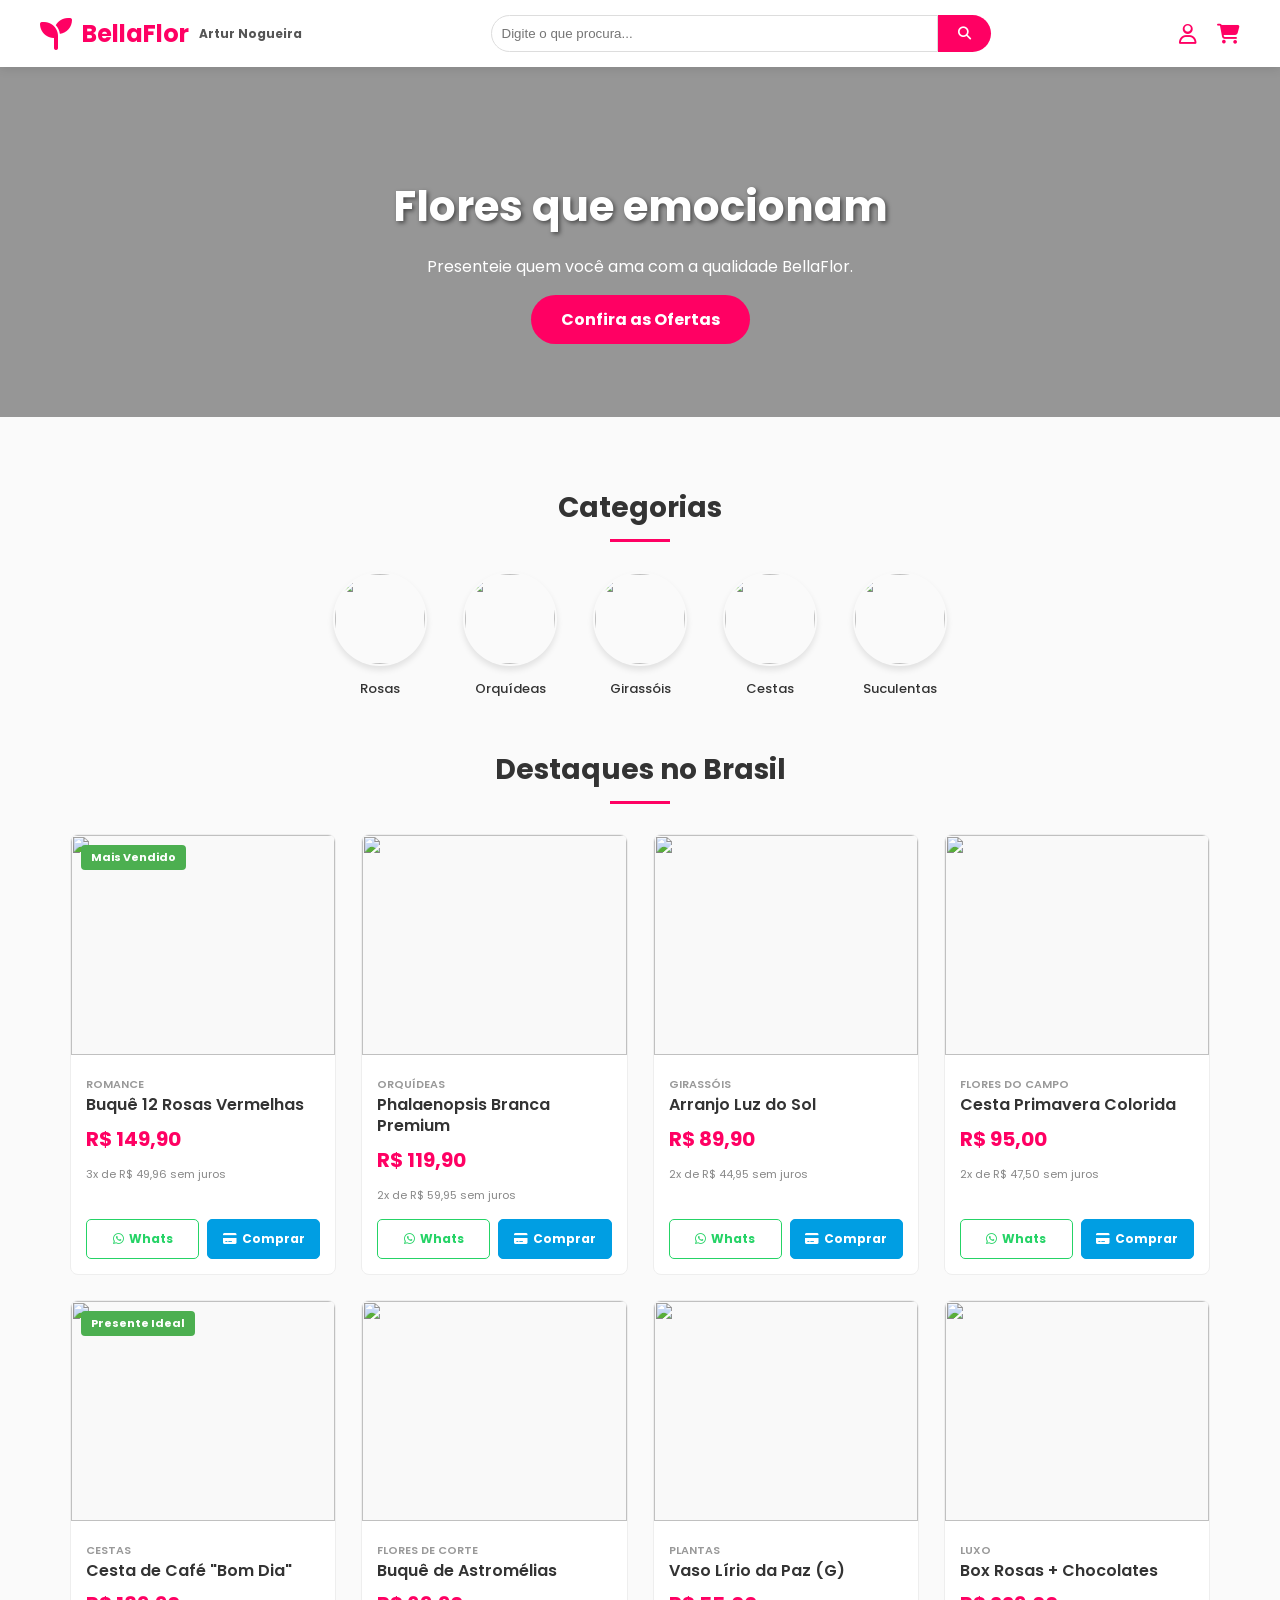
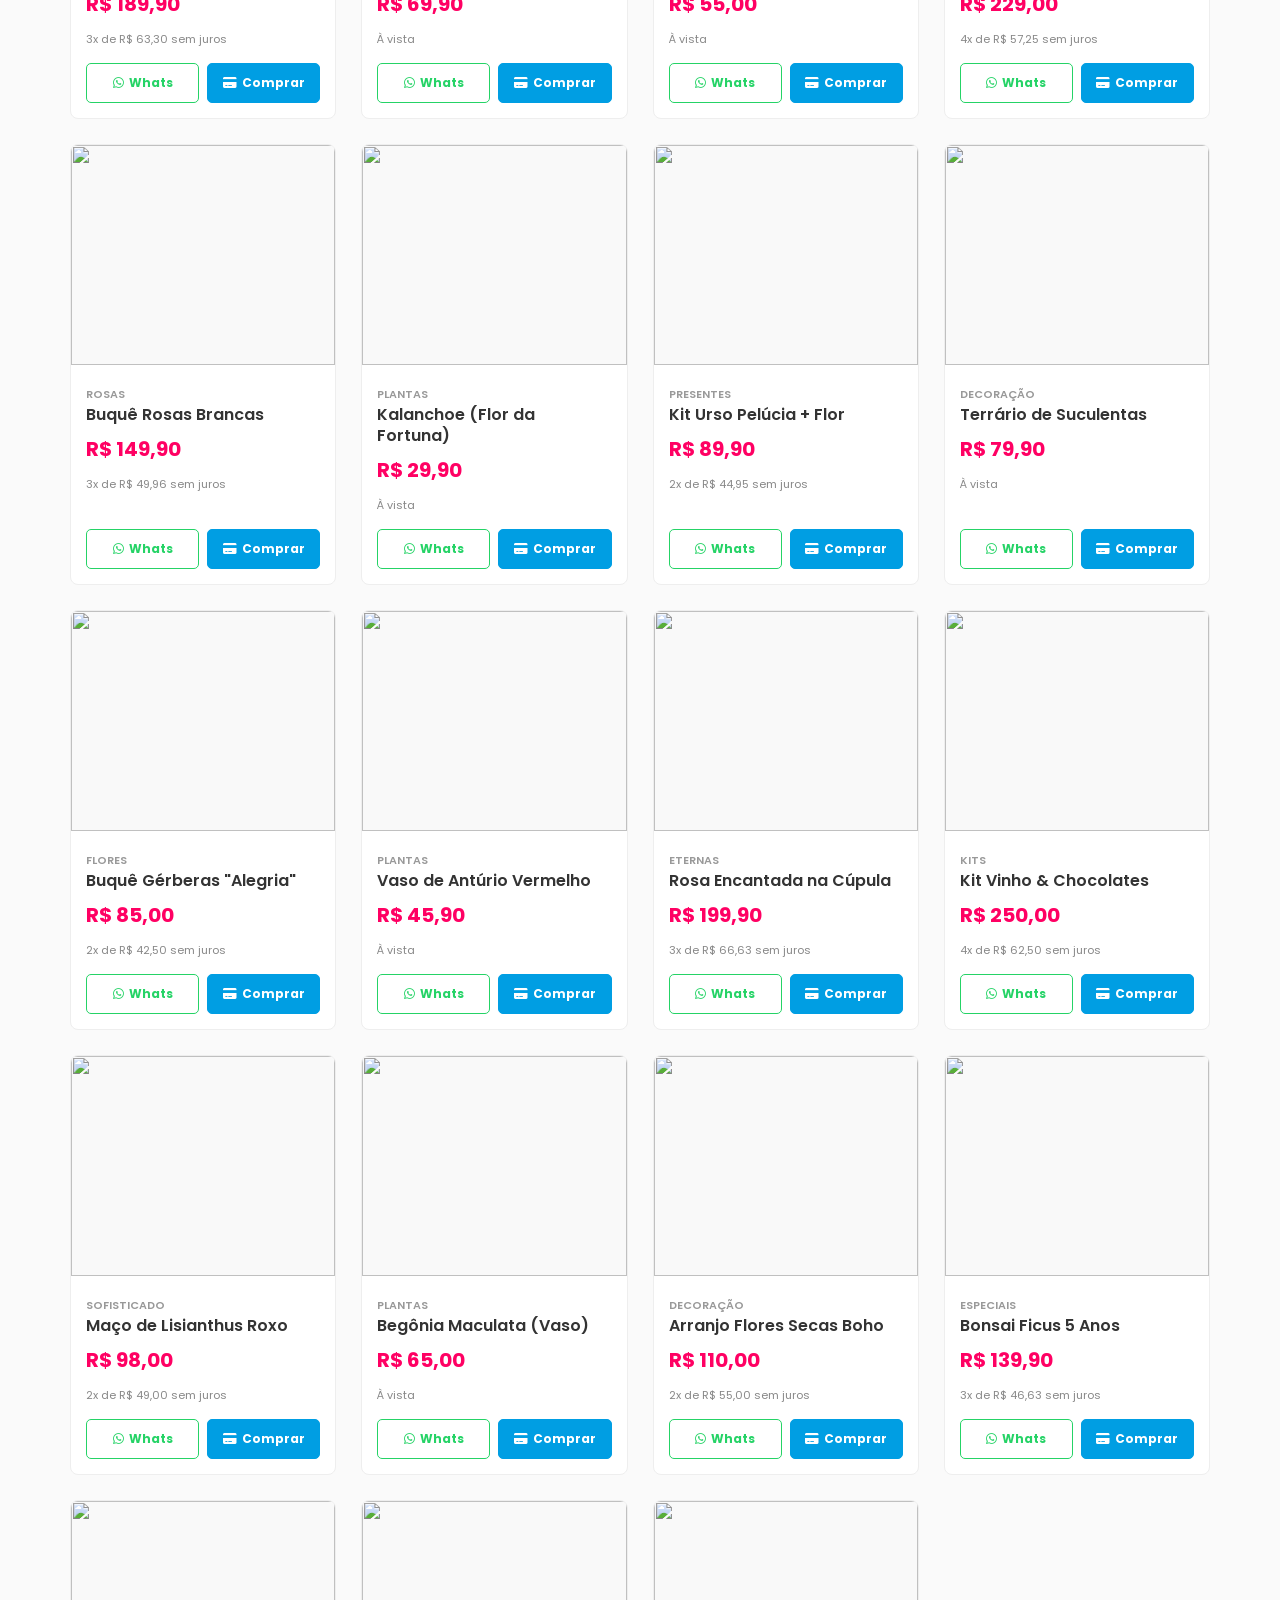
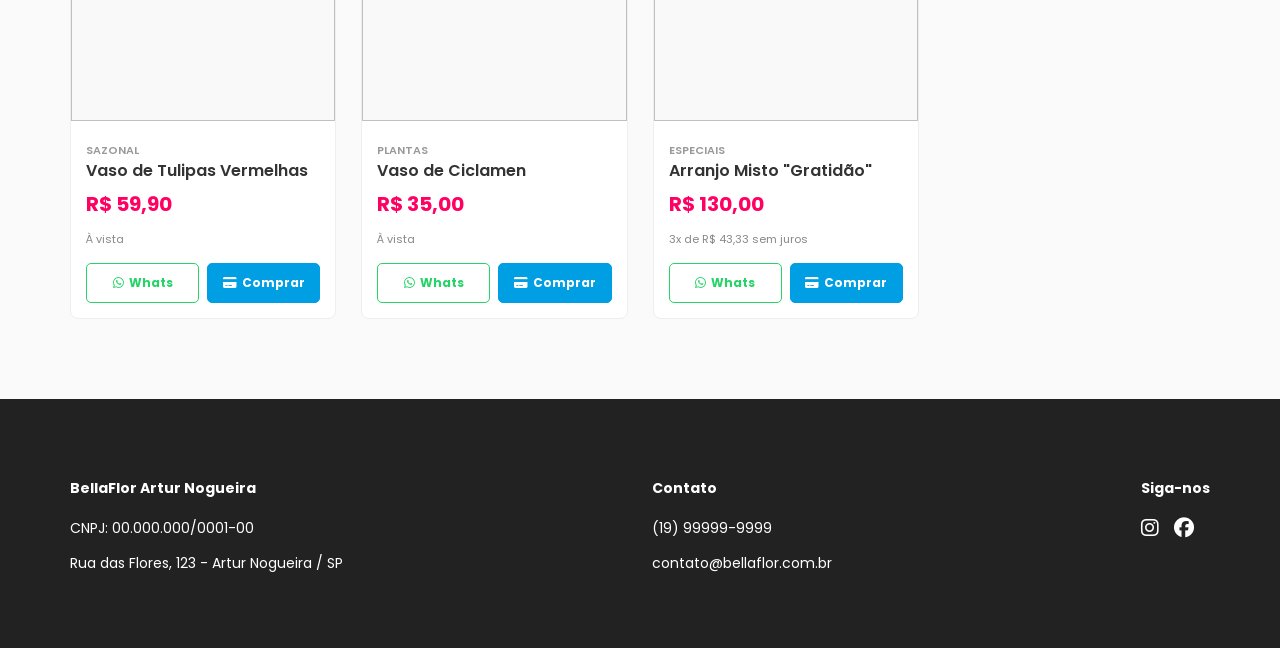
==== commit 9c5f2287: "1" ====
--- a/index.html
+++ b/index.html
@@ -1,820 +1,652 @@
-<!doctype html>
-<html lang="pt-BR" dir="ltr">
+<!DOCTYPE HTML>
+<html lang="pt-br">
 <head>
-  <meta charset="utf-8" />
-  <meta name="viewport" content="width=device-width, initial-scale=1" />
-  <title>BellaFlor — Atelier Botânico | Loja Online</title>
-  <meta name="description" content="Arranjos florais autorais, buquês e presentes botânicos. A BellaFlor traduz sentimentos em flores com design exclusivo e entrega especial." />
-  <link rel="canonical" href="https://seusite.com/" />
-  <meta name="theme-color" content="#bf6c74" />
-
-  <!-- Open Graph / Twitter -->
-  <meta property="og:type" content="website" />
-  <meta property="og:site_name" content="BellaFlor Atelier" />
-  <meta property="og:title" content="BellaFlor — Atelier Botânico" />
-  <meta property="og:description" content="Arranjos autorais que traduzem sentimentos." />
-  <meta property="og:url" content="https://seusite.com/" />
-  <meta property="og:image" content="https://images.unsplash.com/photo-1587317996237-eddd7e834d84?auto=format&fit=crop&w=1200&q=80&fm=webp" />
-  <meta name="twitter:card" content="summary_large_image" />
-  <meta name="twitter:title" content="BellaFlor — Atelier Botânico" />
-  <meta name="twitter:description" content="Arranjos autorais que traduzem sentimentos." />
-  <meta name="twitter:image" content="https://images.unsplash.com/photo-1587317996237-eddd7e834d84?auto=format&fit=crop&w=1200&q=80&fm=webp" />
-
-  <!-- Preload LCP hero -->
-  <link rel="preload" as="image" href="https://images.unsplash.com/photo-1587317996237-eddd7e834d84?auto=format&fit=crop&w=1800&q=80&fm=webp">
-
-  <!-- Fav -->
-  <link rel="icon" href="data:image/svg+xml,<svg xmlns=%22http://www.w3.org/2000/svg%22 viewBox=%220 0 100 100%22><text y=%22.9em%22 font-size=%2290%22>🌷</text></svg>">
-
-  <!-- Fonts & Icons -->
-  <link rel="preconnect" href="https://fonts.googleapis.com" crossorigin>
-  <link rel="preconnect" href="https://fonts.gstatic.com" crossorigin>
-  <link href="https://fonts.googleapis.com/css2?family=Cinzel:wght@400;600&family=Pinyon+Script&family=Lato:wght@300;400;700&display=swap" rel="stylesheet">
-  <link rel="stylesheet" href="https://cdnjs.cloudflare.com/ajax/libs/font-awesome/6.4.0/css/all.min.css"
-        integrity="sha512-iecdLmaskl7CVkqkXNQ/ZH/XLlvWZOJyj7Yy7tcenmpD1ypASozpmT/E0iPtmFIB46ZmdtAc9eNBvH0H/ZpiBw=="
-        crossorigin="anonymous" referrerpolicy="no-referrer" />
-
-  <style>
-    :root{
-      --brand-primary: #bf6c74;
-      --brand-dark: #a6555d;
-      --brand-accent: #d4a373;
-      --text: #2c3e50;
-      --muted: #6c757d;
-      --bg: #fbfaf9;
-      --surface: #ffffff;
-      --radius: 12px;
-      --shadow: 0 8px 24px rgba(30,30,30,0.06);
-      --shadow-hover: 0 20px 40px rgba(30,30,30,0.08);
-      --max-width: 1200px;
-      --header-height: 74px;
-      --ff-heading: "Cinzel", serif;
-      --ff-script: "Pinyon Script", cursive;
-      --ff-body: "Lato", sans-serif;
-      --card-img-height: 280px;
-      --gap: 18px;
-    }
-    /* Reset & base */
-    *,*::before,*::after{box-sizing:border-box}
-    html{scroll-behavior:smooth}
-    body{margin:0;font-family:var(--ff-body);color:var(--text);background:var(--bg);line-height:1.6;padding-top:var(--header-height);-webkit-font-smoothing:antialiased;}
-    .container{max-width:var(--max-width);margin:0 auto;padding:0 20px;width:100%}
-    a{color:inherit;text-decoration:none}
-    img{display:block;max-width:100%;height:auto}
-    .sr-only{position:absolute;width:1px;height:1px;padding:0;margin:-1px;overflow:hidden;clip:rect(0,0,0,0);border:0}
-    .sr-only:focus,.sr-only:active{position:static;width:auto;height:auto;overflow:visible;clip:auto}
-    /* Buttons */
-    .btn{display:inline-flex;align-items:center;justify-content:center;padding:12px 20px;border-radius:12px;border:0;cursor:pointer;font-weight:700;transition:transform .14s ease,box-shadow .14s; font-size:1rem}
-    .btn:focus{outline:3px solid rgba(191,108,116,0.18);outline-offset:2px}
-    .btn.primary{background:var(--brand-primary);color:#fff;box-shadow:0 6px 18px rgba(191,108,116,0.18)}
-    .btn.primary:hover{transform:translateY(-3px);background:var(--brand-dark)}
-    .btn.ghost{background:transparent;color:var(--text);border:1px solid rgba(44,62,80,0.06)}
-    .icon-button{background:none;border:0;padding:8px;cursor:pointer;font-size:1.15rem;color:var(--text);display:inline-flex;align-items:center;justify-content:center}
-    .icon-button:focus{outline:2px solid rgba(191,108,116,0.18);border-radius:8px}
-    .muted{color:var(--muted)}
-    /* Header */
-    .site-header{position:fixed;top:0;left:0;right:0;background:rgba(255,255,255,0.96);backdrop-filter:blur(6px);border-bottom:1px solid rgba(0,0,0,0.04);z-index:1200;height:var(--header-height);transition:height .22s ease,box-shadow .22s}
-    .site-header.scrolled{height:60px;box-shadow:0 6px 22px rgba(0,0,0,0.06)}
-    .nav-inner{display:flex;align-items:center;justify-content:space-between;height:100%}
-    .brand{display:flex;gap:8px;align-items:flex-start}
-    .brand-name{font-family:var(--ff-heading);font-weight:700;color:var(--brand-primary);letter-spacing:-0.5px}
-    .brand-sub{font-family:var(--ff-script);color:var(--brand-accent);font-size:.95rem;margin-top:-6px}
-    nav.main-nav{display:flex;gap:18px;align-items:center}
-    nav.main-nav a.nav-link{color:var(--muted);font-weight:600;padding:6px 8px;border-radius:8px}
-    nav.main-nav a.nav-link:hover{color:var(--brand-primary);background:rgba(191,108,116,0.04)}
-    .mobile-toggle{display:none}
-    .mobile-nav{display:none;position:fixed;inset:0;z-index:1300;background:rgba(0,0,0,0.35)}
-    .mobile-nav .panel{width:320px;max-width:86%;height:100%;background:#fff;padding:22px;box-shadow:0 20px 60px rgba(0,0,0,.2)}
-    /* Hero */
-    .hero{min-height:62vh;display:flex;align-items:center;justify-content:center;text-align:center;color:white;background:
-      linear-gradient(180deg, rgba(191,108,116,0.25), rgba(191,108,116,0.08)),
-      url('https://images.unsplash.com/photo-1587317996237-eddd7e834d84?auto=format&fit=crop&w=1800&q=80&fm=webp') center/cover no-repeat;padding:40px 0;margin-top:calc(var(--header-height)*-1)}
-    .hero-content{max-width:980px;padding:28px;border-radius:16px}
-    .hero-lead{font-family:var(--ff-heading);letter-spacing:2px;text-transform:uppercase;font-size:.95rem;opacity:.95}
-    .hero h1{font-family:var(--ff-script);font-size:clamp(2.6rem,6.5vw,4.6rem);margin:8px 0 6px;line-height:1.05;text-shadow:0 6px 30px rgba(0,0,0,.28)}
-    .hero p{font-size:1.05rem;margin-bottom:18px;text-shadow:0 4px 12px rgba(0,0,0,.18)}
-    /* badge */
-    .badge{display:inline-flex;align-items:center;gap:8px;padding:6px 10px;border-radius:999px;font-weight:700;font-size:.85rem;background:rgba(255,255,255,.95);color:var(--brand-primary);box-shadow:0 4px 18px rgba(191,108,116,.06)}
-    /* toolbar */
-    .toolbar{display:flex;gap:var(--gap);padding:34px 0;flex-wrap:wrap;align-items:center}
-    .search-box{flex:2;min-width:260px;position:relative}
-    .search-box input{width:100%;padding:12px 14px 12px 46px;border-radius:12px;border:1px solid #e9e9e9;font-size:1rem;background:#fff;box-shadow:0 6px 20px rgba(0,0,0,.03)}
-    .search-box i{position:absolute;left:16px;top:50%;transform:translateY(-50%);color:var(--muted);pointer-events:none}
-    .filter-select{padding:12px;border-radius:12px;border:1px solid #e9e9e9;background:#fff;min-width:150px}
-    /* product grid */
-    .product-grid{display:grid;grid-template-columns:repeat(auto-fill,minmax(260px,1fr));gap:24px 28px;padding-bottom:40px}
-    .card{background:var(--surface);border-radius:14px;box-shadow:var(--shadow);overflow:hidden;display:flex;flex-direction:column;transition:transform .22s ease,box-shadow .22s ease;position:relative;border:1px solid rgba(0,0,0,.03)}
-    .card:hover{transform:translateY(-8px);box-shadow:var(--shadow-hover)}
-    .card-media{height:var(--card-img-height);background:#f7f6f5;overflow:hidden}
-    .card-media img{width:100%;height:100%;object-fit:cover;transition:transform .6s ease}
-    .card:hover .card-media img{transform:scale(1.06)}
-    .card-body{padding:14px 16px;display:flex;flex-direction:column;gap:8px;flex:1}
-    .card-tag{font-size:.72rem;text-transform:uppercase;letter-spacing:1.2px;color:var(--brand-accent);font-weight:700}
-    .card-title{font-family:var(--ff-heading);font-size:1.05rem;margin:0;color:var(--text)}
-    .card-desc{font-size:.95rem;color:var(--muted);margin-top:6px}
-    .card-price{font-weight:800;color:var(--brand-primary);font-size:1.05rem;margin-top:auto}
-    .card-badge{position:absolute;top:12px;left:12px;background:#fff;padding:8px 10px;border-radius:999px;font-weight:700;font-size:.8rem;color:var(--brand-primary);box-shadow:0 8px 20px rgba(191,108,116,.06)}
-    /* cart */
-    .overlay{position:fixed;inset:0;background:rgba(0,0,0,.5);opacity:0;pointer-events:none;transition:opacity .24s;z-index:1100;backdrop-filter:blur(3px)}
-    .overlay.open{opacity:1;pointer-events:all}
-    .sidebar{position:fixed;top:0;right:0;bottom:0;width:100%;max-width:420px;background:var(--surface);z-index:1200;transform:translateX(110%);transition:transform .28s cubic-bezier(.2,1,.3,1);display:flex;flex-direction:column;box-shadow:-12px 0 50px rgba(0,0,0,.12)}
-    .sidebar.open{transform:translateX(0)}
-    .sidebar-header,.sidebar-footer{padding:22px;border-bottom:1px solid #f1f1f1}
-    .sidebar-body{flex:1;overflow:auto;padding:16px}
-    .cart-item{display:flex;gap:12px;margin-bottom:14px;align-items:center}
-    .cart-item img{width:70px;height:70px;object-fit:cover;border-radius:10px;flex-shrink:0}
-    .quantity-controls{display:inline-flex;gap:6px;align-items:center}
-    .quantity-controls button{padding:6px 8px;border-radius:8px;border:1px solid #eee;background:#fff;cursor:pointer}
-    /* modal */
-    .modal{position:fixed;inset:0;z-index:1300;display:flex;align-items:center;justify-content:center;opacity:0;pointer-events:none;transition:opacity .2s}
-    .modal.open{opacity:1;pointer-events:all}
-    .modal-backdrop{position:absolute;inset:0;background:rgba(0,0,0,.6);backdrop-filter:blur(2px)}
-    .modal-content{position:relative;background:var(--surface);width:90%;max-width:980px;border-radius:14px;overflow:hidden;display:grid;grid-template-columns:1.2fr 1fr;box-shadow:0 40px 90px rgba(0,0,0,.25);max-height:86vh}
-    .modal-img{min-height:320px;background-size:cover;background-position:center}
-    .modal-body{padding:28px;display:flex;flex-direction:column;gap:12px;overflow:auto}
-    /* sections */
-    .section{padding:60px 0}
-    .section .section-title{font-family:var(--ff-heading);font-size:1.6rem;margin-bottom:14px;color:var(--brand-primary)}
-    .about-grid{display:grid;grid-template-columns:1fr 420px;gap:28px;align-items:center}
-    .testimonial{background:#fff;border-radius:12px;padding:20px;box-shadow:var(--shadow)}
-    .testimonials-wrap{display:grid;grid-template-columns:repeat(auto-fit,minmax(240px,1fr));gap:18px}
-    .blog-grid{display:grid;grid-template-columns:repeat(auto-fill,minmax(260px,1fr));gap:18px}
-    .faq-item{border-bottom:1px solid #eee;padding:12px 0}
-    .faq-question{cursor:pointer;display:flex;justify-content:space-between;align-items:center;gap:12px}
-    .faq-answer{margin-top:8px;color:var(--muted);display:none}
-    /* footer */
-    footer{background:#f8f9fa;padding:54px 0;margin-top:30px;border-top:1px solid #eee}
-    footer .grid{display:grid;grid-template-columns:1fr 300px;gap:18px;align-items:start}
-    /* toast */
-    .toast-container{position:fixed;bottom:22px;left:50%;transform:translateX(-50%);z-index:1500;display:flex;flex-direction:column;gap:8px;pointer-events:none}
-    .toast{background:rgba(30,30,30,.92);color:white;padding:10px 18px;border-radius:999px;box-shadow:0 8px 20px rgba(0,0,0,.18);pointer-events:all;display:flex;gap:10px;align-items:center}
-    /* responsive */
-    @media (max-width:980px){.about-grid{grid-template-columns:1fr}.hero{min-height:58vh}}
-    @media (max-width:760px){nav.main-nav{display:none}.mobile-toggle{display:inline-flex}.mobile-nav{display:none}}
-    @media (max-width:560px){.product-grid{grid-template-columns:repeat(auto-fill,minmax(200px,1fr));gap:14px}.modal-content{grid-template-columns:1fr;grid-template-rows:260px 1fr}}
-    /* prefers reduced motion */
-    @media (prefers-reduced-motion: reduce){
-      *{animation:none!important;transition:none!important}
-    }
-  </style>
-
-  <!-- Structured Data (Organization) -->
-  <script type="application/ld+json">
-  {
-    "@context": "https://schema.org",
-    "@type": "Organization",
-    "name": "BellaFlor Atelier",
-    "url": "https://seusite.com/",
-    "logo": "https://seusite.com/logo.png",
-    "sameAs": ["https://instagram.com/","https://facebook.com/"]
-  }
-  </script>
-
-  <noscript>
+    <meta charset="UTF-8">
+    <link rel="canonical" href="https://bellaflorartur.lojavirtual.com.br/">
+    <link rel="icon" href="https://cdn-icons-png.flaticon.com/512/346/346167.png" type="image/x-icon" />
+    <meta name="description" content="BellaFlor Artur Nogueira - As mais belas flores. Enviamos para todo o Brasil.">
+    <meta name="viewport" content="width=device-width, initial-scale=1, maximum-scale=5.0, user-scalable=yes"/>
+    
+    <title>BellaFlor Artur Nogueira | A Floricultura do Brasil</title>
+
+    <link rel="stylesheet" href="https://cdn.jsdelivr.net/npm/@fortawesome/fontawesome-free@6.4.2/css/all.min.css" type="text/css" />
+    <link href="https://fonts.googleapis.com/css2?family=Poppins:wght@300;400;600;700&display=swap" rel="stylesheet">
+
     <style>
-      .product-grid { opacity: 1; }
+        :root {
+            --cor-primaria: #FF0063; 
+            --cor-secundaria: #333333;
+            --cor-fundo: #FAFAFA;
+            --cor-branca: #FFFFFF;
+            --cor-mp: #009EE3; /* Azul Mercado Pago */
+            --cor-whats: #25D366; /* Verde WhatsApp */
+        }
+
+        body {
+            font-family: 'Poppins', sans-serif;
+            margin: 0;
+            padding: 0;
+            background-color: var(--cor-fundo);
+            color: var(--cor-secundaria);
+        }
+
+        /* Topo */
+        header { background: #fff; box-shadow: 0 2px 10px rgba(0,0,0,0.1); position: sticky; top: 0; z-index: 1000; }
+        .topo-container { max-width: 1200px; margin: 0 auto; display: flex; align-items: center; justify-content: space-between; padding: 15px; }
+        .logo h1 { color: var(--cor-primaria); font-size: 24px; display: flex; align-items: center; gap: 10px; text-decoration: none; margin: 0;}
+        .logo a { text-decoration: none; color: inherit; display: flex; align-items: center; gap: 10px;}
+        .search-bar { flex: 1; margin: 0 20px; display: flex; max-width: 500px;}
+        .search-bar input { width: 100%; padding: 10px; border: 1px solid #ddd; border-radius: 20px 0 0 20px; outline: none; }
+        .search-bar button { padding: 10px 20px; background: var(--cor-primaria); color: white; border: none; border-radius: 0 20px 20px 0; cursor: pointer; }
+        .user-actions { display: flex; gap: 20px; font-size: 14px; align-items: center; }
+        .user-actions i { font-size: 20px; color: var(--cor-primaria); cursor: pointer; }
+
+        /* Banner */
+        .hero-banner {
+            width: 100%;
+            height: 350px;
+            background-image: url('https://images.unsplash.com/photo-1490750967868-88aa4486c946?q=80&w=2070&auto=format&fit=crop');
+            background-size: cover;
+            background-position: center;
+            display: flex;
+            align-items: center;
+            justify-content: center;
+            text-align: center;
+            color: white;
+            position: relative;
+        }
+        .hero-overlay { background: rgba(0,0,0,0.4); position: absolute; top: 0; left: 0; width: 100%; height: 100%; }
+        .hero-content { position: relative; z-index: 2; max-width: 600px; padding: 20px;}
+        .hero-content h2 { font-size: 42px; margin-bottom: 10px; text-shadow: 2px 2px 4px rgba(0,0,0,0.5); }
+        .btn-cta { background: var(--cor-primaria); color: white; padding: 12px 30px; text-decoration: none; border-radius: 30px; font-weight: bold; transition: 0.3s; display: inline-block; }
+        .btn-cta:hover { background: #d60052; transform: scale(1.05); }
+
+        /* Layout */
+        .container { max-width: 1140px; margin: 0 auto; padding: 20px; }
+        
+        /* Grid de Produtos Otimizado */
+        .section-title { text-align: center; margin: 50px 0 30px; color: var(--cor-secundaria); font-size: 28px; position: relative; }
+        .section-title::after { content: ''; display: block; width: 60px; height: 3px; background: var(--cor-primaria); margin: 10px auto 0; }
+        
+        .produtos-grid { 
+            display: grid; 
+            grid-template-columns: repeat(auto-fill, minmax(250px, 1fr)); 
+            gap: 25px; 
+            margin-top: 20px; 
+        }
+        
+        .produto-card { 
+            background: white; 
+            border-radius: 8px; 
+            overflow: hidden; 
+            border: 1px solid #eee;
+            transition: 0.3s; 
+            display: flex; 
+            flex-direction: column; 
+            position: relative;
+        }
+        .produto-card:hover { box-shadow: 0 10px 25px rgba(0,0,0,0.1); transform: translateY(-5px); border-color: transparent; }
+        
+        /* Etiqueta de Promoção */
+        .tag-promo { position: absolute; top: 10px; left: 10px; background: #4CAF50; color: white; padding: 4px 10px; border-radius: 4px; font-size: 11px; font-weight: bold; }
+
+        .produto-img { width: 100%; height: 220px; object-fit: cover; background: #f9f9f9; }
+        .produto-info { padding: 15px; flex-grow: 1; display: flex; flex-direction: column; justify-content: space-between; }
+        .produto-cat { font-size: 11px; text-transform: uppercase; color: #999; margin-bottom: 5px; font-weight: 600; }
+        .produto-nome { font-size: 16px; font-weight: 600; margin-bottom: 8px; color: #333; line-height: 1.3; }
+        .produto-preco { font-size: 20px; color: var(--cor-primaria); font-weight: bold; margin-bottom: 12px; }
+        .parcelamento { font-size: 11px; color: #888; margin-bottom: 15px; }
+        
+        /* Área dos Botões */
+        .acoes-produto {
+            display: flex;
+            gap: 8px;
+            margin-top: auto;
+        }
+
+        .btn-base { 
+            flex: 1;
+            padding: 10px 5px; 
+            border: none;
+            color: white; 
+            font-weight: bold; 
+            cursor: pointer; 
+            border-radius: 5px; 
+            transition: 0.3s; 
+            text-align: center; 
+            text-decoration: none; 
+            font-size: 12px; /* Fonte levemente menor para caber dois botões */
+            display: flex;
+            align-items: center;
+            justify-content: center;
+            gap: 5px;
+            box-sizing: border-box;
+        }
+
+        /* Botão WhatsApp */
+        .btn-whatsapp {
+            background-color: white;
+            color: var(--cor-whats);
+            border: 1px solid var(--cor-whats);
+        }
+        .btn-whatsapp:hover {
+            background-color: var(--cor-whats);
+            color: white;
+        }
+
+        /* Botão Mercado Pago */
+        .btn-mp {
+            background-color: var(--cor-mp);
+            color: white;
+            border: 1px solid var(--cor-mp);
+        }
+        .btn-mp:hover {
+            background-color: #007bb3;
+            border-color: #007bb3;
+        }
+
+        /* Categorias Redondas */
+        .categorias-scroll { display: flex; justify-content: center; gap: 30px; flex-wrap: wrap; margin-bottom: 40px; }
+        .cat-circle { width: 100px; text-align: center; cursor: pointer; }
+        .cat-img { width: 90px; height: 90px; border-radius: 50%; object-fit: cover; border: 2px solid transparent; transition: 0.3s; box-shadow: 0 4px 6px rgba(0,0,0,0.1); }
+        .cat-circle:hover .cat-img { border-color: var(--cor-primaria); transform: scale(1.05); }
+        .cat-name { margin-top: 8px; font-size: 13px; font-weight: 500; }
+
+        footer { background: #222; color: #fff; padding: 40px 0; margin-top: 60px; font-size: 14px; }
+        .footer-content { display: flex; justify-content: space-between; flex-wrap: wrap; gap: 30px; }
+        
+        @media (max-width: 768px) {
+            .topo-container { flex-direction: column; gap: 15px; }
+            .search-bar { width: 100%; margin: 10px 0; }
+            .produtos-grid { grid-template-columns: repeat(2, 1fr); gap: 10px; }
+            .produto-img { height: 160px; }
+            .produto-nome { font-size: 14px; }
+            .btn-base { font-size: 10px; padding: 8px 4px; flex-direction: column; gap: 2px;}
+            .btn-base i { font-size: 14px; }
+        }
     </style>
-    <div style="background:#fff6f6;color:#5d2b2b;padding:12px;text-align:center;">JavaScript está desativado. Algumas funcionalidades (carrinho, filtros) dependem de JavaScript.</div>
-  </noscript>
 </head>
-<body>
-  <a href="#main-content" class="sr-only">Pular para o conteúdo principal</a>
-
-  <!-- Header -->
-  <header class="site-header" role="banner" id="site-header">
-    <div class="container nav-inner">
-      <div style="display:flex;align-items:center;gap:12px">
-        <a class="brand" href="#" aria-label="BellaFlor - Página Inicial" id="brand-link">
-          <div>
-            <div class="brand-name">BellaFlor</div>
-            <div class="brand-sub">Atelier Botânico</div>
-          </div>
-        </a>
-      </div>
-
-      <nav role="navigation" aria-label="Menu Principal" class="main-nav" id="main-nav">
-        <a href="#catalog" class="nav-link">Coleção</a>
-        <a href="#about" class="nav-link">Quem Somos</a>
-        <a href="#testimonials" class="nav-link">Depoimentos</a>
-        <a href="#blog" class="nav-link">Blog</a>
-        <a href="#contact" class="nav-link">Contato</a>
-
-        <button id="cart-btn" class="icon-button" aria-label="Abrir Carrinho de Compras" aria-haspopup="dialog" aria-expanded="false" title="Carrinho">
-          <i class="fas fa-shopping-bag" aria-hidden="true"></i>
-          <span id="cart-count" class="badge" aria-live="polite" style="margin-left:8px;font-size:.85rem;background:white;color:var(--brand-primary);">0</span>
-        </button>
-      </nav>
-
-      <button id="mobile-toggle" class="mobile-toggle icon-button" aria-label="Abrir menu" aria-expanded="false" style="display:none"><i class="fas fa-bars"></i></button>
-    </div>
-  </header>
-
-  <!-- Mobile nav panel -->
-  <div id="mobile-nav" class="mobile-nav" aria-hidden="true">
-    <div class="panel" role="dialog" aria-modal="true" aria-label="Menu mobile">
-      <div style="display:flex;justify-content:space-between;align-items:center;margin-bottom:18px">
-        <strong class="brand-name">BellaFlor</strong>
-        <button id="mobile-close" class="icon-button" aria-label="Fechar menu"><i class="fas fa-times"></i></button>
-      </div>
-      <nav style="display:flex;flex-direction:column;gap:12px">
-        <a href="#catalog" class="nav-link">Coleção</a>
-        <a href="#about" class="nav-link">Quem Somos</a>
-        <a href="#testimonials" class="nav-link">Depoimentos</a>
-        <a href="#blog" class="nav-link">Blog</a>
-        <a href="#contact" class="nav-link">Contato</a>
-        <a href="#newsletter" class="nav-link">Newsletter</a>
-      </nav>
-    </div>
-  </div>
-
-  <main id="main-content" role="main">
-    <!-- Hero -->
-    <section id="hero" class="hero" aria-label="Apresentação">
-      <div class="container hero-content">
-        <div style="display:flex;flex-direction:column;align-items:center;gap:6px">
-          <div class="hero-lead">Arte Floral &amp; Design</div>
-          <h1>A Poesia das Flores</h1>
-          <p>Arranjos autorais que traduzem sentimentos em formas e cores — entregues com cuidado e acabamento artesanal.</p>
-          <div style="display:flex;gap:12px;margin-top:8px;justify-content:center;flex-wrap:wrap">
-            <a href="#catalog" class="btn primary">Ver Coleção</a>
-            <a href="https://wa.me/551938279999" target="_blank" rel="noopener noreferrer" class="btn ghost" aria-label="Personalizar via WhatsApp"><i class="fab fa-whatsapp" style="margin-right:8px"></i>Personalizar</a>
-            <span class="badge" aria-hidden="true"><i class="fas fa-star" style="color:var(--brand-primary)"></i> Curadoria Artesanal</span>
-          </div>
+
+<body class="home">
+
+    <header>
+        <div class="topo-container">
+            <div class="logo">
+                <a href="/">
+                    <i class="fa-solid fa-seedling fa-2x" style="color: var(--cor-primaria);"></i>
+                    <h1>BellaFlor<br><span style="font-size: 12px; color: #555;">Artur Nogueira</span></h1>
+                </a>
+            </div>
+
+            <div class="search-bar">
+                <input type="text" placeholder="Digite o que procura...">
+                <button><i class="fas fa-search"></i></button>
+            </div>
+
+            <div class="user-actions">
+                <i class="fa-regular fa-user" title="Minha Conta"></i>
+                <i class="fa-solid fa-cart-shopping" title="Carrinho"></i>
+            </div>
         </div>
-      </div>
+    </header>
+
+    <section class="conteudoLoja">
+        
+        <div class="hero-banner">
+            <div class="hero-overlay"></div>
+            <div class="hero-content">
+                <h2>Flores que emocionam</h2>
+                <p>Presenteie quem você ama com a qualidade BellaFlor.</p>
+                <a href="#produtos" class="btn-cta">Confira as Ofertas</a>
+            </div>
+        </div>
+
+        <div class="container">
+            
+            <h3 class="section-title">Categorias</h3>
+            <div class="categorias-scroll">
+                <div class="cat-circle">
+                    <img src="https://images.unsplash.com/photo-1559563362-c667ba5f5480?w=200" class="cat-img">
+                    <div class="cat-name">Rosas</div>
+                </div>
+                <div class="cat-circle">
+                    <img src="https://images.unsplash.com/photo-1566634579296-180df1441855?w=200" class="cat-img">
+                    <div class="cat-name">Orquídeas</div>
+                </div>
+                <div class="cat-circle">
+                    <img src="https://images.unsplash.com/photo-1599733589046-9b8308b5b50d?w=200" class="cat-img">
+                    <div class="cat-name">Girassóis</div>
+                </div>
+                <div class="cat-circle">
+                    <img src="https://images.unsplash.com/photo-1589244159943-460088ed5c92?w=200" class="cat-img">
+                    <div class="cat-name">Cestas</div>
+                </div>
+                <div class="cat-circle">
+                    <img src="https://images.unsplash.com/photo-1459411552884-841db9b3cc2a?w=200" class="cat-img">
+                    <div class="cat-name">Suculentas</div>
+                </div>
+            </div>
+
+            <h3 class="section-title" id="produtos">Destaques no Brasil</h3>
+            <div class="produtos-grid">
+                
+                <div class="produto-card">
+                    <div class="tag-promo">Mais Vendido</div>
+                    <img src="https://images.unsplash.com/photo-1582794543139-8ac92a9abf30?w=500" class="produto-img">
+                    <div class="produto-info">
+                        <div>
+                            <span class="produto-cat">Romance</span>
+                            <div class="produto-nome">Buquê 12 Rosas Vermelhas</div>
+                            <div class="produto-preco">R$ 149,90</div>
+                            <div class="parcelamento">3x de R$ 49,96 sem juros</div>
+                        </div>
+                        <div class="acoes-produto">
+                            <a href="#" class="btn-base btn-whatsapp"><i class="fa-brands fa-whatsapp"></i> Whats</a>
+                            
+                            <a href="COLOQUE_O_LINK_DO_MP_AQUI" class="btn-base btn-mp" target="_blank"><i class="fa-solid fa-credit-card"></i> Comprar</a>
+                        </div>
+                    </div>
+                </div>
+
+                <div class="produto-card">
+                    <img src="https://images.unsplash.com/photo-1602621749836-e63084931f6d?w=500" class="produto-img">
+                    <div class="produto-info">
+                        <div>
+                            <span class="produto-cat">Orquídeas</span>
+                            <div class="produto-nome">Phalaenopsis Branca Premium</div>
+                            <div class="produto-preco">R$ 119,90</div>
+                            <div class="parcelamento">2x de R$ 59,95 sem juros</div>
+                        </div>
+                        <div class="acoes-produto">
+                            <a href="#" class="btn-base btn-whatsapp"><i class="fa-brands fa-whatsapp"></i> Whats</a>
+                            
+                            <a href="COLOQUE_O_LINK_DO_MP_AQUI" class="btn-base btn-mp" target="_blank"><i class="fa-solid fa-credit-card"></i> Comprar</a>
+                        </div>
+                    </div>
+                </div>
+
+                <div class="produto-card">
+                    <img src="https://images.unsplash.com/photo-1470509037663-253afd7f0f51?w=500" class="produto-img">
+                    <div class="produto-info">
+                        <div>
+                            <span class="produto-cat">Girassóis</span>
+                            <div class="produto-nome">Arranjo Luz do Sol</div>
+                            <div class="produto-preco">R$ 89,90</div>
+                            <div class="parcelamento">2x de R$ 44,95 sem juros</div>
+                        </div>
+                        <div class="acoes-produto">
+                            <a href="#" class="btn-base btn-whatsapp"><i class="fa-brands fa-whatsapp"></i> Whats</a>
+                            
+                            <a href="COLOQUE_O_LINK_DO_MP_AQUI" class="btn-base btn-mp" target="_blank"><i class="fa-solid fa-credit-card"></i> Comprar</a>
+                        </div>
+                    </div>
+                </div>
+
+                <div class="produto-card">
+                    <img src="https://images.unsplash.com/photo-1563241527-3004b7be0fee?w=500" class="produto-img">
+                    <div class="produto-info">
+                        <div>
+                            <span class="produto-cat">Flores do Campo</span>
+                            <div class="produto-nome">Cesta Primavera Colorida</div>
+                            <div class="produto-preco">R$ 95,00</div>
+                            <div class="parcelamento">2x de R$ 47,50 sem juros</div>
+                        </div>
+                        <div class="acoes-produto">
+                            <a href="#" class="btn-base btn-whatsapp"><i class="fa-brands fa-whatsapp"></i> Whats</a>
+                            
+                            <a href="COLOQUE_O_LINK_DO_MP_AQUI" class="btn-base btn-mp" target="_blank"><i class="fa-solid fa-credit-card"></i> Comprar</a>
+                        </div>
+                    </div>
+                </div>
+
+                <div class="produto-card">
+                    <div class="tag-promo">Presente Ideal</div>
+                    <img src="https://images.unsplash.com/photo-1605282939169-45952f9c9b58?w=500" class="produto-img">
+                    <div class="produto-info">
+                        <div>
+                            <span class="produto-cat">Cestas</span>
+                            <div class="produto-nome">Cesta de Café "Bom Dia"</div>
+                            <div class="produto-preco">R$ 189,90</div>
+                            <div class="parcelamento">3x de R$ 63,30 sem juros</div>
+                        </div>
+                        <div class="acoes-produto">
+                            <a href="#" class="btn-base btn-whatsapp"><i class="fa-brands fa-whatsapp"></i> Whats</a>
+                            
+                            <a href="COLOQUE_O_LINK_DO_MP_AQUI" class="btn-base btn-mp" target="_blank"><i class="fa-solid fa-credit-card"></i> Comprar</a>
+                        </div>
+                    </div>
+                </div>
+
+                <div class="produto-card">
+                    <img src="https://images.unsplash.com/photo-1596627793389-9b9355745499?w=500" class="produto-img">
+                    <div class="produto-info">
+                        <div>
+                            <span class="produto-cat">Flores de Corte</span>
+                            <div class="produto-nome">Buquê de Astromélias</div>
+                            <div class="produto-preco">R$ 69,90</div>
+                            <div class="parcelamento">À vista</div>
+                        </div>
+                        <div class="acoes-produto">
+                            <a href="#" class="btn-base btn-whatsapp"><i class="fa-brands fa-whatsapp"></i> Whats</a>
+                            
+                            <a href="COLOQUE_O_LINK_DO_MP_AQUI" class="btn-base btn-mp" target="_blank"><i class="fa-solid fa-credit-card"></i> Comprar</a>
+                        </div>
+                    </div>
+                </div>
+
+                <div class="produto-card">
+                    <img src="https://images.unsplash.com/photo-1593487568720-92097fb460dc?w=500" class="produto-img">
+                    <div class="produto-info">
+                        <div>
+                            <span class="produto-cat">Plantas</span>
+                            <div class="produto-nome">Vaso Lírio da Paz (G)</div>
+                            <div class="produto-preco">R$ 55,00</div>
+                            <div class="parcelamento">À vista</div>
+                        </div>
+                        <div class="acoes-produto">
+                            <a href="#" class="btn-base btn-whatsapp"><i class="fa-brands fa-whatsapp"></i> Whats</a>
+                            
+                            <a href="COLOQUE_O_LINK_DO_MP_AQUI" class="btn-base btn-mp" target="_blank"><i class="fa-solid fa-credit-card"></i> Comprar</a>
+                        </div>
+                    </div>
+                </div>
+
+                <div class="produto-card">
+                    <img src="https://images.unsplash.com/photo-1549416878-b9ca95e99667?w=500" class="produto-img">
+                    <div class="produto-info">
+                        <div>
+                            <span class="produto-cat">Luxo</span>
+                            <div class="produto-nome">Box Rosas + Chocolates</div>
+                            <div class="produto-preco">R$ 229,00</div>
+                            <div class="parcelamento">4x de R$ 57,25 sem juros</div>
+                        </div>
+                        <div class="acoes-produto">
+                            <a href="#" class="btn-base btn-whatsapp"><i class="fa-brands fa-whatsapp"></i> Whats</a>
+                            
+                            <a href="COLOQUE_O_LINK_DO_MP_AQUI" class="btn-base btn-mp" target="_blank"><i class="fa-solid fa-credit-card"></i> Comprar</a>
+                        </div>
+                    </div>
+                </div>
+
+                <div class="produto-card">
+                    <img src="https://images.unsplash.com/photo-1562690868-60bbe7293e94?w=500" class="produto-img">
+                    <div class="produto-info">
+                        <div>
+                            <span class="produto-cat">Rosas</span>
+                            <div class="produto-nome">Buquê Rosas Brancas</div>
+                            <div class="produto-preco">R$ 149,90</div>
+                            <div class="parcelamento">3x de R$ 49,96 sem juros</div>
+                        </div>
+                        <div class="acoes-produto">
+                            <a href="#" class="btn-base btn-whatsapp"><i class="fa-brands fa-whatsapp"></i> Whats</a>
+                            
+                            <a href="COLOQUE_O_LINK_DO_MP_AQUI" class="btn-base btn-mp" target="_blank"><i class="fa-solid fa-credit-card"></i> Comprar</a>
+                        </div>
+                    </div>
+                </div>
+
+                <div class="produto-card">
+                    <img src="https://images.unsplash.com/photo-1509420316987-d27b029818ae?w=500" class="produto-img">
+                    <div class="produto-info">
+                        <div>
+                            <span class="produto-cat">Plantas</span>
+                            <div class="produto-nome">Kalanchoe (Flor da Fortuna)</div>
+                            <div class="produto-preco">R$ 29,90</div>
+                            <div class="parcelamento">À vista</div>
+                        </div>
+                        <div class="acoes-produto">
+                            <a href="#" class="btn-base btn-whatsapp"><i class="fa-brands fa-whatsapp"></i> Whats</a>
+                            
+                            <a href="COLOQUE_O_LINK_DO_MP_AQUI" class="btn-base btn-mp" target="_blank"><i class="fa-solid fa-credit-card"></i> Comprar</a>
+                        </div>
+                    </div>
+                </div>
+
+                <div class="produto-card">
+                    <img src="https://plus.unsplash.com/premium_photo-1675716443562-b771d72a3da7?w=500" class="produto-img">
+                    <div class="produto-info">
+                        <div>
+                            <span class="produto-cat">Presentes</span>
+                            <div class="produto-nome">Kit Urso Pelúcia + Flor</div>
+                            <div class="produto-preco">R$ 89,90</div>
+                            <div class="parcelamento">2x de R$ 44,95 sem juros</div>
+                        </div>
+                        <div class="acoes-produto">
+                            <a href="#" class="btn-base btn-whatsapp"><i class="fa-brands fa-whatsapp"></i> Whats</a>
+                            
+                            <a href="COLOQUE_O_LINK_DO_MP_AQUI" class="btn-base btn-mp" target="_blank"><i class="fa-solid fa-credit-card"></i> Comprar</a>
+                        </div>
+                    </div>
+                </div>
+
+                <div class="produto-card">
+                    <img src="https://images.unsplash.com/photo-1459411552884-841db9b3cc2a?w=500" class="produto-img">
+                    <div class="produto-info">
+                        <div>
+                            <span class="produto-cat">Decoração</span>
+                            <div class="produto-nome">Terrário de Suculentas</div>
+                            <div class="produto-preco">R$ 79,90</div>
+                            <div class="parcelamento">À vista</div>
+                        </div>
+                        <div class="acoes-produto">
+                            <a href="#" class="btn-base btn-whatsapp"><i class="fa-brands fa-whatsapp"></i> Whats</a>
+                            
+                            <a href="COLOQUE_O_LINK_DO_MP_AQUI" class="btn-base btn-mp" target="_blank"><i class="fa-solid fa-credit-card"></i> Comprar</a>
+                        </div>
+                    </div>
+                </div>
+
+                <div class="produto-card">
+                    <img src="https://images.unsplash.com/photo-1520638023360-6def43369781?w=500" class="produto-img">
+                    <div class="produto-info">
+                        <div>
+                            <span class="produto-cat">Flores</span>
+                            <div class="produto-nome">Buquê Gérberas "Alegria"</div>
+                            <div class="produto-preco">R$ 85,00</div>
+                            <div class="parcelamento">2x de R$ 42,50 sem juros</div>
+                        </div>
+                        <div class="acoes-produto">
+                            <a href="#" class="btn-base btn-whatsapp"><i class="fa-brands fa-whatsapp"></i> Whats</a>
+                            
+                            <a href="COLOQUE_O_LINK_DO_MP_AQUI" class="btn-base btn-mp" target="_blank"><i class="fa-solid fa-credit-card"></i> Comprar</a>
+                        </div>
+                    </div>
+                </div>
+
+                <div class="produto-card">
+                    <img src="https://images.unsplash.com/photo-1628198904576-904d49a56260?w=500" class="produto-img">
+                    <div class="produto-info">
+                        <div>
+                            <span class="produto-cat">Plantas</span>
+                            <div class="produto-nome">Vaso de Antúrio Vermelho</div>
+                            <div class="produto-preco">R$ 45,90</div>
+                            <div class="parcelamento">À vista</div>
+                        </div>
+                        <div class="acoes-produto">
+                            <a href="#" class="btn-base btn-whatsapp"><i class="fa-brands fa-whatsapp"></i> Whats</a>
+                            
+                            <a href="COLOQUE_O_LINK_DO_MP_AQUI" class="btn-base btn-mp" target="_blank"><i class="fa-solid fa-credit-card"></i> Comprar</a>
+                        </div>
+                    </div>
+                </div>
+
+                <div class="produto-card">
+                    <img src="https://images.unsplash.com/photo-1587411768638-ec71bdd29f9c?w=500" class="produto-img">
+                    <div class="produto-info">
+                        <div>
+                            <span class="produto-cat">Eternas</span>
+                            <div class="produto-nome">Rosa Encantada na Cúpula</div>
+                            <div class="produto-preco">R$ 199,90</div>
+                            <div class="parcelamento">3x de R$ 66,63 sem juros</div>
+                        </div>
+                        <div class="acoes-produto">
+                            <a href="#" class="btn-base btn-whatsapp"><i class="fa-brands fa-whatsapp"></i> Whats</a>
+                            
+                            <a href="COLOQUE_O_LINK_DO_MP_AQUI" class="btn-base btn-mp" target="_blank"><i class="fa-solid fa-credit-card"></i> Comprar</a>
+                        </div>
+                    </div>
+                </div>
+
+                <div class="produto-card">
+                    <img src="https://images.unsplash.com/photo-1516550135131-fe3dcb0bedc7?w=500" class="produto-img">
+                    <div class="produto-info">
+                        <div>
+                            <span class="produto-cat">Kits</span>
+                            <div class="produto-nome">Kit Vinho & Chocolates</div>
+                            <div class="produto-preco">R$ 250,00</div>
+                            <div class="parcelamento">4x de R$ 62,50 sem juros</div>
+                        </div>
+                        <div class="acoes-produto">
+                            <a href="#" class="btn-base btn-whatsapp"><i class="fa-brands fa-whatsapp"></i> Whats</a>
+                            
+                            <a href="COLOQUE_O_LINK_DO_MP_AQUI" class="btn-base btn-mp" target="_blank"><i class="fa-solid fa-credit-card"></i> Comprar</a>
+                        </div>
+                    </div>
+                </div>
+
+                <div class="produto-card">
+                    <img src="https://images.unsplash.com/photo-1463941103031-1f9ba470c173?w=500" class="produto-img">
+                    <div class="produto-info">
+                        <div>
+                            <span class="produto-cat">Sofisticado</span>
+                            <div class="produto-nome">Maço de Lisianthus Roxo</div>
+                            <div class="produto-preco">R$ 98,00</div>
+                            <div class="parcelamento">2x de R$ 49,00 sem juros</div>
+                        </div>
+                        <div class="acoes-produto">
+                            <a href="#" class="btn-base btn-whatsapp"><i class="fa-brands fa-whatsapp"></i> Whats</a>
+                            
+                            <a href="COLOQUE_O_LINK_DO_MP_AQUI" class="btn-base btn-mp" target="_blank"><i class="fa-solid fa-credit-card"></i> Comprar</a>
+                        </div>
+                    </div>
+                </div>
+
+                <div class="produto-card">
+                    <img src="https://images.unsplash.com/photo-1582299865611-37332247c4b1?w=500" class="produto-img">
+                    <div class="produto-info">
+                        <div>
+                            <span class="produto-cat">Plantas</span>
+                            <div class="produto-nome">Begônia Maculata (Vaso)</div>
+                            <div class="produto-preco">R$ 65,00</div>
+                            <div class="parcelamento">À vista</div>
+                        </div>
+                        <div class="acoes-produto">
+                            <a href="#" class="btn-base btn-whatsapp"><i class="fa-brands fa-whatsapp"></i> Whats</a>
+                            
+                            <a href="COLOQUE_O_LINK_DO_MP_AQUI" class="btn-base btn-mp" target="_blank"><i class="fa-solid fa-credit-card"></i> Comprar</a>
+                        </div>
+                    </div>
+                </div>
+
+                <div class="produto-card">
+                    <img src="https://images.unsplash.com/photo-1518118014377-694774652433?w=500" class="produto-img">
+                    <div class="produto-info">
+                        <div>
+                            <span class="produto-cat">Decoração</span>
+                            <div class="produto-nome">Arranjo Flores Secas Boho</div>
+                            <div class="produto-preco">R$ 110,00</div>
+                            <div class="parcelamento">2x de R$ 55,00 sem juros</div>
+                        </div>
+                        <div class="acoes-produto">
+                            <a href="#" class="btn-base btn-whatsapp"><i class="fa-brands fa-whatsapp"></i> Whats</a>
+                            
+                            <a href="COLOQUE_O_LINK_DO_MP_AQUI" class="btn-base btn-mp" target="_blank"><i class="fa-solid fa-credit-card"></i> Comprar</a>
+                        </div>
+                    </div>
+                </div>
+
+                <div class="produto-card">
+                    <img src="https://images.unsplash.com/photo-1599598425947-520268508e7a?w=500" class="produto-img">
+                    <div class="produto-info">
+                        <div>
+                            <span class="produto-cat">Especiais</span>
+                            <div class="produto-nome">Bonsai Ficus 5 Anos</div>
+                            <div class="produto-preco">R$ 139,90</div>
+                            <div class="parcelamento">3x de R$ 46,63 sem juros</div>
+                        </div>
+                        <div class="acoes-produto">
+                            <a href="#" class="btn-base btn-whatsapp"><i class="fa-brands fa-whatsapp"></i> Whats</a>
+                            
+                            <a href="COLOQUE_O_LINK_DO_MP_AQUI" class="btn-base btn-mp" target="_blank"><i class="fa-solid fa-credit-card"></i> Comprar</a>
+                        </div>
+                    </div>
+                </div>
+
+                 <div class="produto-card">
+                    <img src="https://images.unsplash.com/photo-1520763185298-1b434c919102?w=500" class="produto-img">
+                    <div class="produto-info">
+                        <div>
+                            <span class="produto-cat">Sazonal</span>
+                            <div class="produto-nome">Vaso de Tulipas Vermelhas</div>
+                            <div class="produto-preco">R$ 59,90</div>
+                            <div class="parcelamento">À vista</div>
+                        </div>
+                        <div class="acoes-produto">
+                            <a href="#" class="btn-base btn-whatsapp"><i class="fa-brands fa-whatsapp"></i> Whats</a>
+                            
+                            <a href="COLOQUE_O_LINK_DO_MP_AQUI" class="btn-base btn-mp" target="_blank"><i class="fa-solid fa-credit-card"></i> Comprar</a>
+                        </div>
+                    </div>
+                </div>
+
+                <div class="produto-card">
+                    <img src="https://images.unsplash.com/photo-1614710892795-0373df1542f7?w=500" class="produto-img">
+                    <div class="produto-info">
+                        <div>
+                            <span class="produto-cat">Plantas</span>
+                            <div class="produto-nome">Vaso de Ciclamen</div>
+                            <div class="produto-preco">R$ 35,00</div>
+                            <div class="parcelamento">À vista</div>
+                        </div>
+                        <div class="acoes-produto">
+                            <a href="#" class="btn-base btn-whatsapp"><i class="fa-brands fa-whatsapp"></i> Whats</a>
+                            
+                            <a href="COLOQUE_O_LINK_DO_MP_AQUI" class="btn-base btn-mp" target="_blank"><i class="fa-solid fa-credit-card"></i> Comprar</a>
+                        </div>
+                    </div>
+                </div>
+
+                <div class="produto-card">
+                    <img src="https://images.unsplash.com/photo-1490750967868-88aa4486c946?w=500" class="produto-img">
+                    <div class="produto-info">
+                        <div>
+                            <span class="produto-cat">Especiais</span>
+                            <div class="produto-nome">Arranjo Misto "Gratidão"</div>
+                            <div class="produto-preco">R$ 130,00</div>
+                            <div class="parcelamento">3x de R$ 43,33 sem juros</div>
+                        </div>
+                        <div class="acoes-produto">
+                            <a href="#" class="btn-base btn-whatsapp"><i class="fa-brands fa-whatsapp"></i> Whats</a>
+                            
+                            <a href="COLOQUE_O_LINK_DO_MP_AQUI" class="btn-base btn-mp" target="_blank"><i class="fa-solid fa-credit-card"></i> Comprar</a>
+                        </div>
+                    </div>
+                </div>
+
+            </div> </div>
     </section>
 
-    <div class="container">
-      <!-- Toolbar -->
-      <section class="toolbar" aria-label="Filtros de produtos">
-        <div class="search-box" style="flex:2;">
-          <label for="search-input" class="sr-only">Pesquisar produtos</label>
-          <i class="fas fa-search" aria-hidden="true"></i>
-          <input id="search-input" type="search" placeholder="Procure por flores, ocasiões, presentes..." autocomplete="off" aria-label="Pesquisar produtos">
+    <footer>
+        <div class="container footer-content">
+            <div>
+                <h4>BellaFlor Artur Nogueira</h4>
+                <p>CNPJ: 00.000.000/0001-00</p>
+                <p>Rua das Flores, 123 - Artur Nogueira / SP</p>
+            </div>
+            <div>
+                <h4>Contato</h4>
+                <p>(19) 99999-9999</p>
+                <p>contato@bellaflor.com.br</p>
+            </div>
+            <div>
+                <h4>Siga-nos</h4>
+                <div style="font-size: 20px; display: flex; gap: 15px;">
+                    <i class="fa-brands fa-instagram"></i>
+                    <i class="fa-brands fa-facebook"></i>
+                </div>
+            </div>
         </div>
-
-        <div style="display:flex;gap:12px;flex:1;min-width:220px;justify-content:flex-end;align-items:center">
-          <label for="category-select" class="sr-only">Filtrar por Categoria</label>
-          <select id="category-select" class="filter-select" aria-label="Filtrar por categoria"><option value="">Todas as Categorias</option></select>
-
-          <label for="sort-select" class="sr-only">Ordenar por</label>
-          <select id="sort-select" class="filter-select" aria-label="Ordenar produtos">
-            <option value="relevance">Destaques</option>
-            <option value="price-asc">Preço: Menor</option>
-            <option value="price-desc">Preço: Maior</option>
-          </select>
-        </div>
-      </section>
-
-      <!-- Featured -->
-      <section id="featured" class="section" aria-label="Destaques">
-        <div style="display:flex;justify-content:space-between;align-items:center;gap:12px;margin-bottom:14px">
-          <div>
-            <h3 class="section-title">Destaques da Semana</h3>
-            <p class="muted">Escolhas selecionadas pelo nosso atelier — perfeitas para ocasiões especiais.</p>
-          </div>
-          <div style="display:flex;gap:10px;align-items:center">
-            <button id="prev-featured" class="icon-button" aria-label="Anterior destaques"><i class="fas fa-chevron-left"></i></button>
-            <button id="next-featured" class="icon-button" aria-label="Próximo destaques"><i class="fas fa-chevron-right"></i></button>
-          </div>
-        </div>
-        <div id="featured-grid" style="display:grid;grid-template-columns:repeat(auto-fit,minmax(220px,1fr));gap:18px"></div>
-      </section>
-
-      <!-- Catalog -->
-      <section id="catalog" class="section" aria-labelledby="catalog-title">
-        <h2 id="catalog-title" class="sr-only">Catálogo de Produtos</h2>
-        <div id="product-grid" class="product-grid" aria-live="polite"></div>
-        <div style="text-align:center;padding:20px 0;">
-          <button id="load-more" class="btn primary" style="display:none">Carregar Mais Flores</button>
-        </div>
-      </section>
-
-      <!-- About -->
-      <section id="about" class="section" aria-labelledby="about-title">
-        <h2 id="about-title" class="section-title">Quem Somos</h2>
-        <div class="about-grid">
-          <div>
-            <p class="muted">BellaFlor é um atelier botânico dedicado a transformar sentimentos em arranjos e experiências. Selecionamos flores cuidadosamente e usamos embalagens sustentáveis.</p>
-            <ul style="margin-top:12px;color:var(--muted)">
-              <li><strong>Atendimento personalizado</strong> via WhatsApp e para eventos.</li>
-              <li><strong>Entrega dedicada</strong> com horários selecionáveis.</li>
-              <li><strong>Embalagens sustentáveis</strong> e cuidado artesanal.</li>
-            </ul>
-            <div style="margin-top:18px">
-              <a href="#contact" class="btn ghost">Fale Conosco</a>
-              <a href="#catalog" class="btn primary" style="margin-left:10px">Ver Produtos</a>
-            </div>
-          </div>
-          <div style="display:flex;flex-direction:column;gap:10px">
-            <img src="https://images.unsplash.com/photo-1501004318641-b39e6451bec6?auto=format&fit=crop&w=800&q=80&fm=webp" alt="Atelier BellaFlor" style="border-radius:12px;box-shadow:var(--shadow)">
-            <div style="display:flex;gap:8px;align-items:center;justify-content:space-between">
-              <div class="badge"><i class="fas fa-seedling"></i> Cultivo Local</div>
-              <div class="badge"><i class="fas fa-shipping-fast"></i> Entrega Rápida</div>
-            </div>
-          </div>
-        </div>
-      </section>
-
-      <!-- Testimonials -->
-      <section id="testimonials" class="section" aria-labelledby="testimonials-title">
-        <h2 id="testimonials-title" class="section-title">Depoimentos</h2>
-        <p class="muted">O que nossos clientes dizem.</p>
-        <div class="testimonials-wrap" id="testimonials-wrap" style="margin-top:18px"></div>
-      </section>
-
-      <!-- Blog teasers -->
-      <section id="blog" class="section" aria-labelledby="blog-title">
-        <h2 id="blog-title" class="section-title">Do nosso Blog</h2>
-        <p class="muted">Dicas de cuidados, inspirações e tendências.</p>
-        <div class="blog-grid" id="blog-grid" style="margin-top:18px"></div>
-      </section>
-
-      <!-- Gallery -->
-      <section id="gallery" class="section" aria-labelledby="gallery-title">
-        <h2 id="gallery-title" class="section-title">Galeria</h2>
-        <p class="muted">Projetos e arranjos em diferentes ocasiões.</p>
-        <div style="display:grid;grid-template-columns:repeat(auto-fit,minmax(160px,1fr));gap:10px;margin-top:16px">
-          <img src="https://images.unsplash.com/photo-1525373691095-35a0e1f17c45?auto=format&fit=crop&w=600&q=60&fm=webp" alt="Arranjo 1" style="border-radius:10px">
-          <img src="https://images.unsplash.com/photo-1519681393784-d120267933ba?auto=format&fit=crop&w=600&q=60&fm=webp" alt="Arranjo 2" style="border-radius:10px">
-          <img src="https://images.unsplash.com/photo-1496307042754-b4aa456c4a2d?auto=format&fit=crop&w=600&q=60&fm=webp" alt="Arranjo 3" style="border-radius:10px">
-          <img src="https://images.unsplash.com/photo-1445477085565-355f6a3b6b58?auto=format&fit=crop&w=600&q=60&fm=webp" alt="Arranjo 4" style="border-radius:10px">
-        </div>
-      </section>
-
-      <!-- FAQ -->
-      <section id="faq" class="section" aria-labelledby="faq-title">
-        <h2 id="faq-title" class="section-title">Dúvidas Frequentes</h2>
-        <div style="margin-top:12px">
-          <div class="faq-item">
-            <div class="faq-question" data-toggle="faq-1" tabindex="0"><strong>Como funciona a entrega?</strong><span class="muted">+</span></div>
-            <div id="faq-1" class="faq-answer">Entregamos nas principais cidades com opções de horário. Para áreas fora da rota, confirmamos disponibilidade via WhatsApp.</div>
-          </div>
-          <div class="faq-item">
-            <div class="faq-question" data-toggle="faq-2" tabindex="0"><strong>Posso personalizar um arranjo?</strong><span class="muted">+</span></div>
-            <div id="faq-2" class="faq-answer">Sim — use o botão "Personalizar" para iniciar uma conversa por WhatsApp com nossa equipe.</div>
-          </div>
-          <div class="faq-item">
-            <div class="faq-question" data-toggle="faq-3" tabindex="0"><strong>Há garantia de frescor?</strong><span class="muted">+</span></div>
-            <div id="faq-3" class="faq-answer">Sim — orientamos sobre cuidados e, caso haja qualquer problema, entre em contato para avaliarmos uma solução.</div>
-          </div>
-        </div>
-      </section>
-
-      <!-- Newsletter -->
-      <section id="newsletter" class="section" aria-labelledby="newsletter-title">
-        <h2 id="newsletter-title" class="section-title">Fique por dentro</h2>
-        <p class="muted">Assine nossa newsletter e receba promoções e dicas direto no seu e-mail.</p>
-        <div style="display:flex;gap:12px;margin-top:14px;align-items:center;flex-wrap:wrap">
-          <label for="email-input" class="sr-only">Seu e-mail</label>
-          <input id="email-input" type="email" placeholder="seu@exemplo.com" style="padding:12px 14px;border-radius:12px;border:1px solid #e9e9e9;min-width:260px">
-          <button id="subscribe-btn" class="btn primary">Assinar</button>
-          <small class="muted">Você pode cancelar a qualquer momento.</small>
-        </div>
-      </section>
-
-      <!-- Contact anchor -->
-      <section id="contact" class="section" aria-labelledby="contact-title" style="padding-top:8px"><h2 id="contact-title" class="sr-only">Contato</h2></section>
-    </div><!-- /container -->
-  </main>
-
-  <!-- Footer -->
-  <footer role="contentinfo">
-    <div class="container grid" style="display:grid;grid-template-columns:1fr 300px;gap:18px;align-items:start">
-      <div>
-        <div style="display:flex;gap:12px;align-items:center;margin-bottom:8px">
-          <div style="font-weight:700;font-family:var(--ff-heading);color:var(--brand-primary)">BellaFlor</div>
-          <div style="color:var(--muted)">Atelier Botânico</div>
-        </div>
-        <p class="muted">Cultivando beleza e momentos inesquecíveis. Entregamos em sua cidade com carinho.</p>
-        <div style="margin-top:12px;display:flex;gap:10px">
-          <a href="#" class="icon-button" aria-label="Instagram"><i class="fab fa-instagram"></i></a>
-          <a href="#" class="icon-button" aria-label="Facebook"><i class="fab fa-facebook"></i></a>
-          <a href="#" class="icon-button" aria-label="Pinterest"><i class="fab fa-pinterest"></i></a>
-        </div>
-        <div style="margin-top:12px;color:var(--muted)"><div><strong>Telefone:</strong> <a href="tel:+551938279999">(19) 3827-9999</a></div><div><strong>Email:</strong> <a href="mailto:contato@bellaflor.com">contato@bellaflor.com</a></div><div><strong>Endereço:</strong> Rua das Flores, 123 - Centro</div></div>
-      </div>
-
-      <div style="text-align:right">
-        <div style="margin-bottom:8px"><small class="muted">Formas de pagamento (ex.)</small></div>
-        <div style="display:flex;gap:8px;justify-content:flex-end">
-          <div style="padding:8px 12px;border-radius:8px;background:#fff;box-shadow:var(--shadow)"><i class="fab fa-cc-visa"></i></div>
-          <div style="padding:8px 12px;border-radius:8px;background:#fff;box-shadow:var(--shadow)"><i class="fab fa-cc-mastercard"></i></div>
-          <div style="padding:8px 12px;border-radius:8px;background:#fff;box-shadow:var(--shadow)"><i class="fab fa-cc-paypal"></i></div>
-        </div>
-        <div style="margin-top:18px;color:var(--muted);font-size:.9rem">&copy; <span id="year"></span> BellaFlor Atelier. Todos os direitos reservados.</div>
-      </div>
-    </div>
-  </footer>
-
-  <!-- Overlay + toast -->
-  <div id="overlay" class="overlay" tabindex="-1" aria-hidden="true"></div>
-  <div id="toast-container" class="toast-container" aria-live="polite" aria-atomic="true"></div>
-
-  <!-- Cart Sidebar -->
-  <aside id="cart-sidebar" class="sidebar" role="dialog" aria-modal="true" aria-labelledby="cart-title" aria-hidden="true">
-    <div class="sidebar-header" style="display:flex;justify-content:space-between;align-items:center">
-      <h2 id="cart-title" style="font-size:1.1rem;font-family:var(--ff-heading);margin:0;color:var(--brand-primary)">Seu Jardim</h2>
-      <button id="close-cart" class="icon-button" aria-label="Fechar Carrinho"><i class="fas fa-times"></i></button>
-    </div>
-    <div id="cart-items" class="sidebar-body" aria-live="polite"></div>
-    <div class="sidebar-footer">
-      <div style="display:flex;justify-content:space-between;margin-bottom:12px;font-weight:700;font-size:1.05rem">
-        <span>Total Estimado:</span>
-        <span id="cart-total">R$ 0,00</span>
-      </div>
-      <button id="checkout-whatsapp" class="btn primary" style="width:100%">Finalizar no WhatsApp <i class="fab fa-whatsapp" style="margin-left:8px"></i></button>
-      <button id="checkout-mercado" class="btn ghost" style="width:100%;margin-top:10px">Finalizar no Mercado Pago</button>
-    </div>
-  </aside>
-
-  <!-- Product Modal -->
-  <div id="product-modal" class="modal" role="dialog" aria-modal="true" aria-labelledby="modal-title" aria-hidden="true">
-    <div class="modal-backdrop" id="modal-backdrop"></div>
-    <div class="modal-content" role="document" aria-describedby="modal-desc">
-      <button id="close-modal" class="icon-button" aria-label="Fechar Detalhes" style="position:absolute;right:14px;top:10px;z-index:4"><i class="fas fa-times"></i></button>
-      <div id="modal-img-container" class="modal-img" style="background-size:cover;background-position:center"></div>
-      <div class="modal-body">
-        <span id="modal-cat" style="color:var(--brand-accent);font-weight:700;text-transform:uppercase;font-size:.8rem;display:block"></span>
-        <h2 id="modal-title" style="font-family:var(--ff-heading);font-size:1.6rem;margin:0 0 8px;color:var(--brand-primary)"></h2>
-        <p id="modal-desc" style="color:var(--text);margin-bottom:16px;font-size:1rem;line-height:1.6"></p>
-        <div style="margin-top:auto">
-          <div id="modal-price" style="font-size:1.4rem;color:var(--text);font-weight:800;margin-bottom:12px"></div>
-          <button id="modal-add-btn" class="btn primary" style="width:100%;padding:12px">Adicionar ao Carrinho - <span id="modal-btn-price"></span></button>
-        </div>
-      </div>
-    </div>
-  </div>
-
-  <script>
-  (function(){
-    'use strict';
-    // Config and state
-    const CONFIG = { currency: { style:'currency', currency:'BRL' }, itemsPerPage:8, whatsappNumber: '551938279999' };
-    const STATE = { products:[], filteredProducts:[], cart: JSON.parse(localStorage.getItem('bella_cart')||'[]'), visibleCount:0, filters:{search:'', category:'', sort:'relevance'}, testimonials:[], blog:[] };
-
-    /** Data init (same sample dataset but expanded) **/
-    const DataService = {
-      init(){
-        const flowers = [
-          {n:'Rosas Colombianas', c:'Buquês', p:189.90},
-          {n:'Orquídea Phalaenopsis', c:'Orquídeas', p:245.00},
-          {n:'Mix do Campo', c:'Arranjos', p:120.00},
-          {n:'Tulipas Holandesas', c:'Buquês', p:210.00},
-          {n:'Box Luxo Vermelho', c:'Box', p:299.90},
-          {n:'Girassóis Vibrantes', c:'Arranjos', p:98.00},
-          {n:'Lisianthus Branco', c:'Buquês', p:145.50},
-          {n:'Terrário Suculenta', c:'Plantas', p:85.00},
-          {n:'Cesta Café & Flores', c:'Cestas', p:350.00},
-          {n:'Lavanda Seca', c:'Decoração', p:65.00},
-          {n:'Peônias (Sazonal)', c:'Premium', p:450.00},
-          {n:'Lírios Brancos', c:'Arranjos', p:160.00}
-        ];
-        const imgs = [
-          '1562690868-60bbe7293e94','1597826368522-9f4a35226e99','1586541679237-640a233b4997','1520763185298-1b434c919102',
-          '1518709766631-a6a8f4b08224','1464698579707-353232147316','1501004318641-b39e6451bec6','1501003856227-1f32b04a7b10'
-        ];
-        STATE.products = Array.from({length:36},(_,i)=>{
-          const base = flowers[i % flowers.length];
-          const isBest = (i % 7 === 0);
-          return {
-            id: i+1,
-            name: base.n + (i>11?` (${i+1})`:''),
-            category: base.c,
-            price: Math.round((base.p + (i%5)*7.3)*100)/100,
-            image: `https://images.unsplash.com/photo-${imgs[i % imgs.length]}?auto=format&fit=crop&w=900&q=80&fm=webp`,
-            desc: `Design exclusivo BellaFlor com ${base.n.toLowerCase()} frescas — ideal para ocasiões especiais.`,
-            badge: isBest? 'Mais Vendido' : ''
-          };
-        });
-        STATE.filteredProducts = [...STATE.products];
-
-        STATE.testimonials = [
-          {name:'Mariana S.', text:'O arranjo era ainda mais bonito pessoalmente. Entrega no horário e atendimento impecável.'},
-          {name:'Pedro L.', text:'Comprei para o aniversário da minha mãe — ela amou. Recomendo muito!'},
-          {name:'Ana C.', text:'Qualidade excelente, flores frescas e embalagem bonita.'}
-        ];
-        STATE.blog = [
-          {id:1,title:'Como conservar rosas por mais tempo',excerpt:'Dicas práticas para conservar o frescor das rosas por mais dias.',img:'https://images.unsplash.com/photo-1501004318641-b39e6451bec6?auto=format&fit=crop&w=800&q=60&fm=webp'},
-          {id:2,title:'Escolhendo arranjos para casamentos',excerpt:'Tendências, paletas e como combinar com o espaço.',img:'https://images.unsplash.com/photo-1525373691095-35a0e1f17c45?auto=format&fit=crop&w=800&q=60&fm=webp'},
-          {id:3,title:'Flores para presentear no trabalho',excerpt:'Sugestões discretas e elegantes para presentear colegas.',img:'https://images.unsplash.com/photo-1496307042754-b4aa456c4a2d?auto=format&fit=crop&w=800&q=60&fm=webp'}
-        ];
-      }
-    };
-
-    /** UI helper **/
-    const UI = {
-      els: {
-        grid: document.getElementById('product-grid'),
-        loadMore: document.getElementById('load-more'),
-        cartCount: document.getElementById('cart-count'),
-        cartItems: document.getElementById('cart-items'),
-        cartTotal: document.getElementById('cart-total'),
-        year: document.getElementById('year'),
-        catSelect: document.getElementById('category-select'),
-        featuredGrid: document.getElementById('featured-grid'),
-        testimonialsWrap: document.getElementById('testimonials-wrap'),
-        blogGrid: document.getElementById('blog-grid'),
-        toastContainer: document.getElementById('toast-container'),
-        overlay: document.getElementById('overlay'),
-        header: document.getElementById('site-header'),
-        mobileNav: document.getElementById('mobile-nav')
-      },
-      init(){
-        this.els.year.textContent = new Date().getFullYear();
-        this.setupCategories();
-        this.renderFeatured();
-        this.renderTestimonials();
-        this.renderBlog();
-      },
-      setupCategories(){
-        const cats = [...new Set(STATE.products.map(p=>p.category))].sort();
-        this.els.catSelect.innerHTML = '<option value="">Todas as Categorias</option>';
-        cats.forEach(c=>{
-          const o = document.createElement('option'); o.value=c; o.textContent=c; this.els.catSelect.appendChild(o);
-        });
-      },
-      renderFeatured(){
-        const featured = STATE.products.filter(p=>p.badge==='Mais Vendido').slice(0,4);
-        this.els.featuredGrid.innerHTML = '';
-        featured.forEach(p=>{
-          const card = document.createElement('article');
-          card.className = 'card';
-          card.style.padding='10px';
-          card.innerHTML = `
-            <div style="display:flex;gap:12px;align-items:center">
-              <img src="${p.image}" alt="${p.name}" style="width:88px;height:88px;object-fit:cover;border-radius:8px">
-              <div style="flex:1">
-                <div style="font-weight:700">${p.name}</div>
-                <div style="color:var(--muted);font-size:.95rem">${new Intl.NumberFormat('pt-BR', CONFIG.currency).format(p.price)}</div>
-              </div>
-              <button class="btn primary" data-add="${p.id}" style="padding:8px 12px">Comprar</button>
-            </div>
-          `;
-          card.querySelector('[data-add]').addEventListener('click',()=>App.addToCart(p.id));
-          this.els.featuredGrid.appendChild(card);
-        });
-      },
-      renderGrid(append=false){
-        if(!append){ this.els.grid.innerHTML=''; STATE.visibleCount=0; }
-        const start = STATE.visibleCount; const end = start + CONFIG.itemsPerPage;
-        const slice = STATE.filteredProducts.slice(start,end);
-        if(STATE.filteredProducts.length===0){
-          this.els.grid.innerHTML = `<div style="grid-column:1/-1;text-align:center;padding:60px 20px"><i class="fas fa-leaf" style="font-size:3rem;color:#e6e6e6;margin-bottom:15px"></i><p style="color:var(--muted);font-size:1.05rem">Não encontramos flores com estes filtros.</p><button id="clear-filters" class="btn ghost" style="color:var(--brand-primary);border-color:var(--brand-primary)">Limpar Filtros</button></div>`;
-          document.getElementById('clear-filters')?.addEventListener('click',()=>{ document.getElementById('category-select').value=''; document.getElementById('search-input').value=''; STATE.filters.search=''; STATE.filters.category=''; App.filterProducts();});
-          this.els.loadMore.style.display='none'; return;
-        }
-        const frag = document.createDocumentFragment();
-        slice.forEach(p=>{
-          const a = document.createElement('article'); a.className='card'; a.tabIndex=0;
-          a.innerHTML = `${p.badge?`<div class="card-badge">${p.badge}</div>`:''}
-            <div class="card-media"><img src="${p.image}" alt="Arranjo ${p.name}" loading="lazy" width="600" height="420"></div>
-            <div class="card-body">
-              <div class="card-tag">${p.category}</div>
-              <h3 class="card-title">${p.name}</h3>
-              <div class="card-desc">${p.desc}</div>
-              <div style="display:flex;gap:10px;align-items:center;margin-top:8px">
-                <div class="card-price">${new Intl.NumberFormat('pt-BR', CONFIG.currency).format(p.price)}</div>
-                <div style="margin-left:auto"><button class="btn primary" data-add="${p.id}" aria-label="Adicionar ${p.name} ao carrinho">Add</button></div>
-              </div>
-            </div>`;
-          const addBtn = a.querySelector('[data-add]'); addBtn.addEventListener('click',e=>{ e.stopPropagation(); App.addToCart(p.id);});
-          a.addEventListener('click',()=> App.openProductModal(p));
-          a.addEventListener('keydown',(e)=>{ if(e.key==='Enter' || e.key===' '){ e.preventDefault(); App.openProductModal(p);} });
-          frag.appendChild(a);
-        });
-        this.els.grid.appendChild(frag);
-        STATE.visibleCount += slice.length;
-        this.els.loadMore.style.display = STATE.visibleCount >= STATE.filteredProducts.length ? 'none' : 'inline-block';
-      },
-      updateCart(){
-        this.els.cartCount.textContent = STATE.cart.reduce((s,i)=> s + i.qty, 0);
-        // small animation
-        try{ this.els.cartCount.animate([{transform:'scale(1.06)'},{transform:'scale(1)'}],{duration:180}); }catch(e){}
-        this.els.cartItems.innerHTML = '';
-        if(STATE.cart.length===0){
-          this.els.cartItems.innerHTML = `<div style="text-align:center;padding:40px 20px;color:var(--muted)"><i class="fas fa-shopping-basket" style="font-size:3rem;color:#eee;margin-bottom:10px"></i><div>Sua cesta está vazia.</div></div>`;
-          this.els.cartTotal.textContent = new Intl.NumberFormat('pt-BR', CONFIG.currency).format(0);
-          return;
-        }
-        let total=0;
-        STATE.cart.forEach((item,index)=>{
-          total += item.price * item.qty;
-          const row = document.createElement('div'); row.className='cart-item';
-          row.innerHTML = `<img src="${item.image}" alt="${item.name}">
-            <div style="flex:1">
-              <div style="font-weight:700">${item.name}</div>
-              <div style="color:var(--muted);margin-top:6px">${new Intl.NumberFormat('pt-BR', CONFIG.currency).format(item.price)}</div>
-              <div style="margin-top:8px;display:flex;gap:8px;align-items:center">
-                <div class="quantity-controls" role="group" aria-label="Quantidade de ${item.name}">
-                  <button data-action="dec" data-index="${index}" aria-label="Diminuir quantidade">−</button>
-                  <div aria-live="polite" style="min-width:32px;text-align:center">${item.qty}</div>
-                  <button data-action="inc" data-index="${index}" aria-label="Aumentar quantidade">+</button>
-                </div>
-                <button class="cart-remove" data-index="${index}" style="margin-left:auto;background:none;border:0;color:#e14b4b;cursor:pointer">Remover</button>
-              </div>
-            </div>`;
-          row.querySelector('[data-action="inc"]').addEventListener('click',()=> App.changeQty(index, 1));
-          row.querySelector('[data-action="dec"]').addEventListener('click',()=> App.changeQty(index, -1));
-          row.querySelector('.cart-remove').addEventListener('click',()=> App.removeFromCart(index));
-          this.els.cartItems.appendChild(row);
-        });
-        this.els.cartTotal.textContent = new Intl.NumberFormat('pt-BR', CONFIG.currency).format(total);
-      },
-      renderTestimonials(){
-        this.els.testimonialsWrap.innerHTML = '';
-        STATE.testimonials.forEach(t=>{
-          const el = document.createElement('div'); el.className='testimonial'; el.innerHTML = `<div style="font-size:.95rem;color:var(--muted)">${t.text}</div><div style="margin-top:12px;font-weight:700">— ${t.name}</div>`;
-          this.els.testimonialsWrap.appendChild(el);
-        });
-      },
-      renderBlog(){
-        this.els.blogGrid.innerHTML = '';
-        STATE.blog.forEach(p=>{
-          const card = document.createElement('article'); card.style='background:#fff;border-radius:12px;box-shadow:var(--shadow);overflow:hidden';
-          card.innerHTML = `<img src="${p.img}" alt="${p.title}" style="width:100%;height:150px;object-fit:cover"><div style="padding:12px"><strong>${p.title}</strong><p style="color:var(--muted);margin-top:8px">${p.excerpt}</p><a href="#" class="muted" style="font-weight:700">Ler mais →</a></div>`;
-          this.els.blogGrid.appendChild(card);
-        });
-      },
-      showToast(message, type='info'){
-        const t = document.createElement('div'); t.className='toast'; t.setAttribute('role','status'); t.innerHTML = `<i class="fas fa-check-circle"></i><div>${message}</div>`;
-        this.els.toastContainer.appendChild(t);
-        setTimeout(()=>{ t.style.opacity='0'; t.style.transform='translateY(12px)'; setTimeout(()=>t.remove(),300); }, 3000);
-      }
-    };
-
-    /** App logic (includes improvements) **/
-    const App = {
-      init(){
-        DataService.init();
-        UI.init();
-        UI.renderGrid();
-        UI.updateCart();
-        this.bindEvents();
-        // header shrink on scroll
-        window.addEventListener('scroll', throttle(()=> {
-          const header = UI.els.header;
-          if(window.scrollY > 60) header.classList.add('scrolled'); else header.classList.remove('scrolled');
-        }, 80));
-      },
-      bindEvents(){
-        const applyFilters = debounce(()=> this.filterProducts(), 250);
-        document.getElementById('search-input').addEventListener('input', e=>{ STATE.filters.search = e.target.value.toLowerCase(); applyFilters(); });
-        document.getElementById('category-select').addEventListener('change', e=>{ STATE.filters.category = e.target.value; this.filterProducts(); });
-        document.getElementById('sort-select').addEventListener('change', e=>{ STATE.filters.sort = e.target.value; this.filterProducts(); });
-        document.getElementById('load-more').addEventListener('click', ()=> UI.renderGrid(true));
-
-        document.getElementById('cart-btn').addEventListener('click', ()=> this.toggleCart(true));
-        document.getElementById('close-cart').addEventListener('click', ()=> this.toggleCart(false));
-        UI.els.overlay.addEventListener('click', ()=> { this.toggleCart(false); this.closeProductModal(); });
-
-        document.getElementById('checkout-whatsapp').addEventListener('click', ()=> this.checkoutWhatsApp());
-        document.getElementById('checkout-mercado').addEventListener('click', ()=> this.checkoutMercado());
-
-        document.getElementById('close-modal').addEventListener('click', ()=> this.closeProductModal());
-        document.getElementById('modal-backdrop').addEventListener('click', ()=> this.closeProductModal());
-
-        // keyboard escape global
-        document.addEventListener('keydown', e=> { if(e.key==='Escape'){ this.toggleCart(false); this.closeProductModal(); closeMobileNav(); } });
-
-        // mobile nav toggles
-        const mobileToggle = document.getElementById('mobile-toggle');
-        mobileToggle.addEventListener('click', openMobileNav);
-        document.getElementById('mobile-close').addEventListener('click', closeMobileNav);
-
-        // newsletter
-        document.getElementById('subscribe-btn').addEventListener('click', ()=> {
-          const email = document.getElementById('email-input').value.trim();
-          if(!email || !email.includes('@')) { UI.showToast('Digite um e-mail válido.'); return; }
-          const stored = JSON.parse(localStorage.getItem('bella_news')||'[]'); stored.push({ email, date: new Date().toISOString() }); localStorage.setItem('bella_news', JSON.stringify(stored));
-          UI.showToast('Obrigado! Verifique seu e-mail para confirmar.');
-          document.getElementById('email-input').value='';
-        });
-
-        // FAQ toggles accessible
-        document.querySelectorAll('.faq-question').forEach(q=>{
-          q.addEventListener('click', ()=> toggleFaq(q));
-          q.addEventListener('keydown', e=> { if(e.key==='Enter' || e.key===' ') toggleFaq(q); });
-        });
-
-        // featured nav
-        document.getElementById('prev-featured').addEventListener('click', ()=> rotateFeatured(-1));
-        document.getElementById('next-featured').addEventListener('click', ()=> rotateFeatured(1));
-      },
-      filterProducts(){
-        let list = [...STATE.products];
-        const { search, category, sort } = STATE.filters;
-        if(search) list = list.filter(p => p.name.toLowerCase().includes(search) || p.desc.toLowerCase().includes(search));
-        if(category) list = list.filter(p => p.category === category);
-        if(sort === 'price-asc') list.sort((a,b)=>a.price-b.price);
-        else if(sort === 'price-desc') list.sort((a,b)=>b.price-a.price);
-        else list.sort((a,b)=>a.id-b.id);
-        STATE.filteredProducts = list; UI.renderGrid(false);
-      },
-      addToCart(id, qty=1){
-        const product = STATE.products.find(p=>p.id===id); if(!product) return;
-        // if already in cart, increase qty
-        const exists = STATE.cart.find(i=>i.id===id);
-        if(exists){ exists.qty += qty; }
-        else { STATE.cart.push({ ...product, qty }); }
-        persistCart(); UI.updateCart(); UI.showToast(`"${product.name}" adicionado ao carrinho.`);
-      },
-      changeQty(index, delta){
-        if(!STATE.cart[index]) return;
-        STATE.cart[index].qty = Math.max(1, STATE.cart[index].qty + delta);
-        persistCart(); UI.updateCart();
-      },
-      removeFromCart(index){
-        STATE.cart.splice(index,1); persistCart(); UI.updateCart();
-      },
-      toggleCart(open){
-        const sidebar = document.getElementById('cart-sidebar'); const overlay = UI.els.overlay; const trigger = document.getElementById('cart-btn');
-        if(open){ overlay.classList.add('open'); sidebar.classList.add('open'); sidebar.setAttribute('aria-hidden','false'); trigger.setAttribute('aria-expanded','true'); document.getElementById('close-cart').focus(); }
-        else { overlay.classList.remove('open'); sidebar.classList.remove('open'); sidebar.setAttribute('aria-hidden','true'); trigger.setAttribute('aria-expanded','false'); trigger.focus(); }
-      },
-      openProductModal(product){
-        const modal = document.getElementById('product-modal'); const imgCont = document.getElementById('modal-img-container');
-        imgCont.style.backgroundImage = `url('${product.image}')`;
-        document.getElementById('modal-cat').textContent = product.category;
-        document.getElementById('modal-title').textContent = product.name;
-        document.getElementById('modal-desc').textContent = product.desc;
-        document.getElementById('modal-price').textContent = new Intl.NumberFormat('pt-BR', CONFIG.currency).format(product.price);
-        document.getElementById('modal-btn-price').textContent = new Intl.NumberFormat('pt-BR', CONFIG.currency).format(product.price);
-
-        const btn = document.getElementById('modal-add-btn');
-        // remove previous listeners
-        const newBtn = btn.cloneNode(true);
-        btn.parentNode.replaceChild(newBtn, btn);
-        newBtn.addEventListener('click', ()=>{ this.addToCart(product.id); this.closeProductModal(); this.toggleCart(true); });
-
-        modal.classList.add('open'); modal.setAttribute('aria-hidden','false'); document.body.style.overflow='hidden';
-        trapFocus(modal);
-        document.getElementById('close-modal').focus();
-      },
-      closeProductModal(){
-        const modal = document.getElementById('product-modal'); modal.classList.remove('open'); modal.setAttribute('aria-hidden','true'); document.body.style.overflow='';
-        releaseFocusTrap();
-      },
-      checkoutWhatsApp(){
-        if(STATE.cart.length===0){ UI.showToast('Adicione flores antes de finalizar.'); return; }
-        let msg = "*Olá, BellaFlor! Gostaria de fazer o seguinte pedido:*\n\n";
-        let total = 0;
-        STATE.cart.forEach(item=>{
-          msg += `▫️ ${item.name} x${item.qty} - ${new Intl.NumberFormat('pt-BR', CONFIG.currency).format(item.price * item.qty)}\n`;
-          total += item.price * item.qty;
-        });
-        msg += `\n*Total Estimado: ${new Intl.NumberFormat('pt-BR', CONFIG.currency).format(total)}*`;
-        msg += "\n\nPor favor, podem confirmar a disponibilidade e a entrega?";
-        window.open(`https://wa.me/${CONFIG.whatsappNumber}?text=${encodeURIComponent(msg)}`, '_blank');
-      },
-      checkoutMercado(){
-        if(STATE.cart.length===0){ UI.showToast('Adicione flores antes de finalizar.'); return; }
-        alert('Checkout via MercadoPago - implementar integração.');
-      }
-    };
-
-    /** Utilities **/
-    function persistCart(){ localStorage.setItem('bella_cart', JSON.stringify(STATE.cart)); }
-    function debounce(fn, t=200){ let id; return (...a)=>{ clearTimeout(id); id=setTimeout(()=>fn(...a), t); }; }
-    function throttle(fn, t=100){ let last=0; return (...a)=>{ const now=Date.now(); if(now-last>t){ last=now; fn(...a); } }; }
-
-    // Mobile nav control
-    function openMobileNav(){ const m=document.getElementById('mobile-nav'); m.style.display='block'; m.setAttribute('aria-hidden','false'); document.getElementById('mobile-toggle').setAttribute('aria-expanded','true'); }
-    function closeMobileNav(){ const m=document.getElementById('mobile-nav'); m.style.display='none'; m.setAttribute('aria-hidden','true'); document.getElementById('mobile-toggle').setAttribute('aria-expanded','false'); }
-
-    // FAQ toggle
-    function toggleFaq(el){ const target=document.getElementById(el.dataset.toggle); const vis = target.style.display==='block'; document.querySelectorAll('.faq-answer').forEach(a=>a.style.display='none'); if(!vis) target.style.display='block'; }
-
-    // Featured navigation (simple)
-    let featuredIndex=0;
-    function rotateFeatured(dir=1){ const featured = STATE.products.filter(p=>p.badge==='Mais Vendido'); if(!featured.length) return; featuredIndex = (featuredIndex + dir + featured.length) % featured.length; const f=featured[featuredIndex]; UI.showToast(`Destaque: ${f.name}`); }
-
-    // Focus trap for modal
-    let lastFocused = null;
-    function trapFocus(container){
-      lastFocused = document.activeElement;
-      const focusable = container.querySelectorAll('button, [href], input, select, textarea, [tabindex]:not([tabindex="-1"])');
-      const first = focusable[0], last = focusable[focusable.length-1];
-      function keyListener(e){
-        if(e.key==='Tab'){
-          if(e.shiftKey && document.activeElement===first){ e.preventDefault(); last.focus(); }
-          else if(!e.shiftKey && document.activeElement===last){ e.preventDefault(); first.focus(); }
-        }
-      }
-      container._focusListener = keyListener;
-      document.addEventListener('keydown', keyListener);
-    }
-    function releaseFocusTrap(){
-      document.removeEventListener('keydown', document._focusListener);
-      try{ lastFocused?.focus(); }catch(e){}
-    }
-
-    // Init
-    App.init();
-    // expose some helpers for dev (optional)
-    window.APP = { STATE, App, UI };
-
-  })();
-  </script>
+    </footer>
+
 </body>
-</html>
+</html>
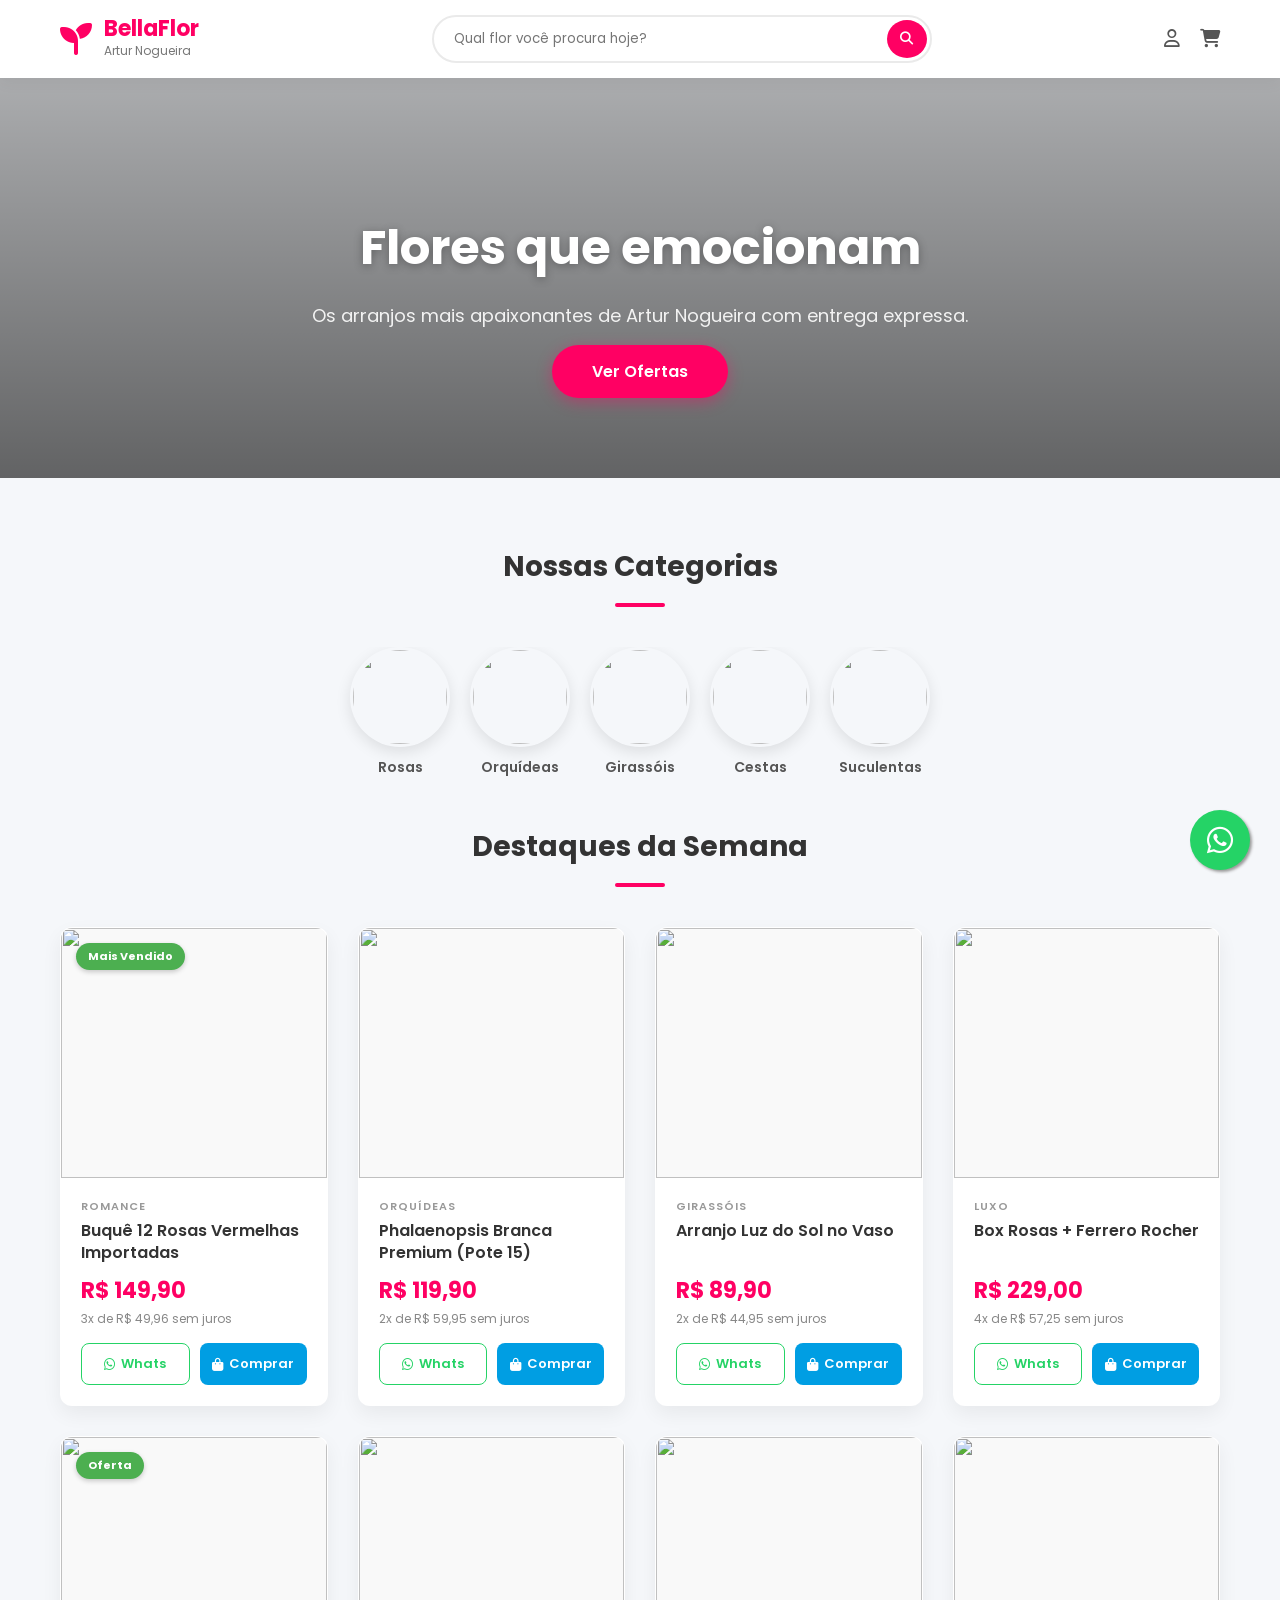
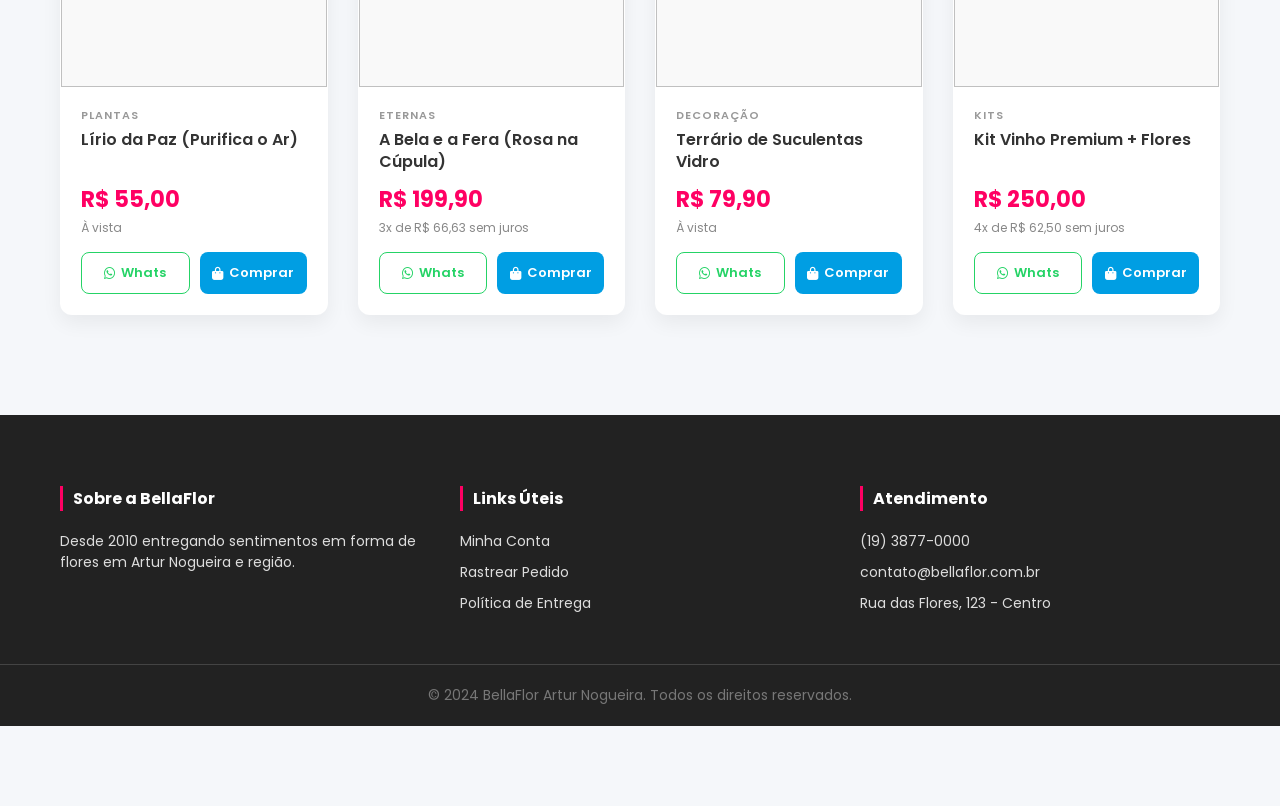
==== commit 518a1406: "Update index.html" ====
--- a/index.html
+++ b/index.html
@@ -1,185 +1,233 @@
-<!DOCTYPE HTML>
+<!DOCTYPE html>
 <html lang="pt-br">
 <head>
     <meta charset="UTF-8">
-    <link rel="canonical" href="https://bellaflorartur.lojavirtual.com.br/">
-    <link rel="icon" href="https://cdn-icons-png.flaticon.com/512/346/346167.png" type="image/x-icon" />
-    <meta name="description" content="BellaFlor Artur Nogueira - As mais belas flores. Enviamos para todo o Brasil.">
-    <meta name="viewport" content="width=device-width, initial-scale=1, maximum-scale=5.0, user-scalable=yes"/>
+    <meta name="viewport" content="width=device-width, initial-scale=1.0, maximum-scale=5.0">
+    <meta name="description" content="BellaFlor Artur Nogueira - As mais belas flores e presentes. Entrega rápida e segura.">
+    <title>BellaFlor Artur Nogueira | A Floricultura do Brasil</title>
     
-    <title>BellaFlor Artur Nogueira | A Floricultura do Brasil</title>
-
-    <link rel="stylesheet" href="https://cdn.jsdelivr.net/npm/@fortawesome/fontawesome-free@6.4.2/css/all.min.css" type="text/css" />
-    <link href="https://fonts.googleapis.com/css2?family=Poppins:wght@300;400;600;700&display=swap" rel="stylesheet">
+    <link rel="stylesheet" href="https://cdnjs.cloudflare.com/ajax/libs/font-awesome/6.4.2/css/all.min.css">
+    <link href="https://fonts.googleapis.com/css2?family=Poppins:wght@300;400;500;600;700&display=swap" rel="stylesheet">
 
     <style>
+        /* --- CONFIGURAÇÕES GERAIS (Variáveis para facilitar mudança depois) --- */
         :root {
             --cor-primaria: #FF0063; 
-            --cor-secundaria: #333333;
-            --cor-fundo: #FAFAFA;
-            --cor-branca: #FFFFFF;
+            --cor-primaria-hover: #D60052;
+            --cor-texto: #333333;
+            --cor-cinza-claro: #F5F7FA;
+            --cor-borda: #EAEAEA;
             --cor-mp: #009EE3; /* Azul Mercado Pago */
             --cor-whats: #25D366; /* Verde WhatsApp */
-        }
+            --sombra-card: 0 8px 20px rgba(0,0,0,0.06);
+            --sombra-hover: 0 12px 25px rgba(0,0,0,0.12);
+        }
+
+        * { box-sizing: border-box; }
 
         body {
             font-family: 'Poppins', sans-serif;
             margin: 0;
             padding: 0;
-            background-color: var(--cor-fundo);
-            color: var(--cor-secundaria);
-        }
-
-        /* Topo */
-        header { background: #fff; box-shadow: 0 2px 10px rgba(0,0,0,0.1); position: sticky; top: 0; z-index: 1000; }
-        .topo-container { max-width: 1200px; margin: 0 auto; display: flex; align-items: center; justify-content: space-between; padding: 15px; }
-        .logo h1 { color: var(--cor-primaria); font-size: 24px; display: flex; align-items: center; gap: 10px; text-decoration: none; margin: 0;}
-        .logo a { text-decoration: none; color: inherit; display: flex; align-items: center; gap: 10px;}
-        .search-bar { flex: 1; margin: 0 20px; display: flex; max-width: 500px;}
-        .search-bar input { width: 100%; padding: 10px; border: 1px solid #ddd; border-radius: 20px 0 0 20px; outline: none; }
-        .search-bar button { padding: 10px 20px; background: var(--cor-primaria); color: white; border: none; border-radius: 0 20px 20px 0; cursor: pointer; }
-        .user-actions { display: flex; gap: 20px; font-size: 14px; align-items: center; }
-        .user-actions i { font-size: 20px; color: var(--cor-primaria); cursor: pointer; }
-
-        /* Banner */
+            background-color: var(--cor-cinza-claro);
+            color: var(--cor-texto);
+            padding-bottom: 80px; /* Espaço para botão flutuante mobile */
+        }
+
+        a { text-decoration: none; color: inherit; transition: 0.3s; }
+        ul { list-style: none; padding: 0; margin: 0; }
+
+        /* --- CABEÇALHO --- */
+        header { 
+            background: #fff; 
+            box-shadow: 0 4px 15px rgba(0,0,0,0.05); 
+            position: sticky; 
+            top: 0; 
+            z-index: 1000; 
+        }
+        .topo-container { 
+            max-width: 1200px; 
+            margin: 0 auto; 
+            display: flex; 
+            align-items: center; 
+            justify-content: space-between; 
+            padding: 15px 20px; 
+        }
+        
+        .logo a { display: flex; align-items: center; gap: 12px; }
+        .logo h1 { font-size: 22px; color: var(--cor-primaria); margin: 0; line-height: 1; }
+        .logo span { font-size: 12px; color: #777; font-weight: 400; display: block; margin-top: 2px;}
+
+        /* Barra de Busca */
+        .search-bar { flex: 1; margin: 0 40px; display: flex; max-width: 500px; position: relative; }
+        .search-bar input { 
+            width: 100%; padding: 12px 20px; border: 2px solid var(--cor-borda); 
+            border-radius: 50px; outline: none; font-family: inherit; transition: 0.3s;
+        }
+        .search-bar input:focus { border-color: var(--cor-primaria); }
+        .search-bar button { 
+            position: absolute; right: 5px; top: 5px; bottom: 5px;
+            width: 40px; background: var(--cor-primaria); color: white; border: none; 
+            border-radius: 50%; cursor: pointer; display: flex; align-items: center; justify-content: center;
+        }
+
+        .user-actions { display: flex; gap: 20px; font-size: 18px; color: #555; }
+        .user-actions i:hover { color: var(--cor-primaria); transform: scale(1.1); transition: 0.2s; cursor: pointer;}
+
+        /* --- HERO BANNER --- */
         .hero-banner {
-            width: 100%;
-            height: 350px;
+            width: 100%; height: 400px;
             background-image: url('https://images.unsplash.com/photo-1490750967868-88aa4486c946?q=80&w=2070&auto=format&fit=crop');
-            background-size: cover;
-            background-position: center;
-            display: flex;
-            align-items: center;
-            justify-content: center;
-            text-align: center;
-            color: white;
-            position: relative;
-        }
-        .hero-overlay { background: rgba(0,0,0,0.4); position: absolute; top: 0; left: 0; width: 100%; height: 100%; }
-        .hero-content { position: relative; z-index: 2; max-width: 600px; padding: 20px;}
-        .hero-content h2 { font-size: 42px; margin-bottom: 10px; text-shadow: 2px 2px 4px rgba(0,0,0,0.5); }
-        .btn-cta { background: var(--cor-primaria); color: white; padding: 12px 30px; text-decoration: none; border-radius: 30px; font-weight: bold; transition: 0.3s; display: inline-block; }
-        .btn-cta:hover { background: #d60052; transform: scale(1.05); }
-
-        /* Layout */
-        .container { max-width: 1140px; margin: 0 auto; padding: 20px; }
-        
-        /* Grid de Produtos Otimizado */
-        .section-title { text-align: center; margin: 50px 0 30px; color: var(--cor-secundaria); font-size: 28px; position: relative; }
-        .section-title::after { content: ''; display: block; width: 60px; height: 3px; background: var(--cor-primaria); margin: 10px auto 0; }
-        
+            background-size: cover; background-position: center;
+            display: flex; align-items: center; justify-content: center;
+            text-align: center; color: white; position: relative;
+        }
+        .hero-overlay { background: linear-gradient(rgba(0,0,0,0.3), rgba(0,0,0,0.6)); position: absolute; top: 0; left: 0; width: 100%; height: 100%; }
+        .hero-content { position: relative; z-index: 2; padding: 20px; animation: fadeInUp 1s ease; }
+        
+        .hero-content h2 { font-size: 48px; margin-bottom: 15px; font-weight: 700; text-shadow: 0 2px 10px rgba(0,0,0,0.3); }
+        .hero-content p { font-size: 18px; margin-bottom: 30px; opacity: 0.9; }
+        
+        .btn-cta { 
+            background: var(--cor-primaria); color: white; padding: 15px 40px; 
+            border-radius: 50px; font-weight: 600; font-size: 16px; 
+            box-shadow: 0 4px 15px rgba(255, 0, 99, 0.4);
+        }
+        .btn-cta:hover { background: white; color: var(--cor-primaria); transform: translateY(-3px); }
+
+        /* --- LAYOUT GERAL --- */
+        .container { max-width: 1200px; margin: 0 auto; padding: 40px 20px; }
+        
+        .section-title { 
+            text-align: center; margin-bottom: 40px; 
+            font-size: 28px; color: var(--cor-texto); font-weight: 700; 
+            position: relative; 
+        }
+        .section-title::after { 
+            content: ''; display: block; width: 50px; height: 4px; 
+            background: var(--cor-primaria); margin: 15px auto 0; border-radius: 2px; 
+        }
+
+        /* --- CATEGORIAS --- */
+        .categorias-scroll { 
+            display: flex; gap: 20px; overflow-x: auto; 
+            padding-bottom: 20px; justify-content: center; flex-wrap: wrap; 
+        }
+        .cat-item { text-align: center; cursor: pointer; group: hover; transition: 0.3s;}
+        .cat-img-wrapper { 
+            width: 100px; height: 100px; border-radius: 50%; overflow: hidden; 
+            border: 3px solid transparent; transition: 0.3s; margin: 0 auto 10px;
+            box-shadow: 0 5px 15px rgba(0,0,0,0.1);
+        }
+        .cat-item:hover .cat-img-wrapper { border-color: var(--cor-primaria); transform: scale(1.05); }
+        .cat-item img { width: 100%; height: 100%; object-fit: cover; }
+        .cat-name { font-weight: 600; font-size: 14px; color: #555; }
+
+        /* --- GRID DE PRODUTOS (PREPARADO PARA JSON) --- */
         .produtos-grid { 
             display: grid; 
-            grid-template-columns: repeat(auto-fill, minmax(250px, 1fr)); 
-            gap: 25px; 
-            margin-top: 20px; 
-        }
-        
+            grid-template-columns: repeat(auto-fill, minmax(260px, 1fr)); 
+            gap: 30px; 
+        }
+
         .produto-card { 
-            background: white; 
-            border-radius: 8px; 
-            overflow: hidden; 
-            border: 1px solid #eee;
-            transition: 0.3s; 
-            display: flex; 
-            flex-direction: column; 
-            position: relative;
-        }
-        .produto-card:hover { box-shadow: 0 10px 25px rgba(0,0,0,0.1); transform: translateY(-5px); border-color: transparent; }
-        
-        /* Etiqueta de Promoção */
-        .tag-promo { position: absolute; top: 10px; left: 10px; background: #4CAF50; color: white; padding: 4px 10px; border-radius: 4px; font-size: 11px; font-weight: bold; }
-
-        .produto-img { width: 100%; height: 220px; object-fit: cover; background: #f9f9f9; }
-        .produto-info { padding: 15px; flex-grow: 1; display: flex; flex-direction: column; justify-content: space-between; }
-        .produto-cat { font-size: 11px; text-transform: uppercase; color: #999; margin-bottom: 5px; font-weight: 600; }
-        .produto-nome { font-size: 16px; font-weight: 600; margin-bottom: 8px; color: #333; line-height: 1.3; }
-        .produto-preco { font-size: 20px; color: var(--cor-primaria); font-weight: bold; margin-bottom: 12px; }
-        .parcelamento { font-size: 11px; color: #888; margin-bottom: 15px; }
-        
-        /* Área dos Botões */
-        .acoes-produto {
-            display: flex;
-            gap: 8px;
-            margin-top: auto;
-        }
-
+            background: white; border-radius: 12px; overflow: hidden; 
+            box-shadow: var(--sombra-card); transition: 0.3s; 
+            display: flex; flex-direction: column; position: relative; border: 1px solid transparent;
+        }
+        .produto-card:hover { transform: translateY(-8px); box-shadow: var(--sombra-hover); border-color: #f0f0f0; }
+
+        /* Etiqueta Promocional */
+        .tag-promo { 
+            position: absolute; top: 15px; left: 15px; z-index: 10;
+            background: #4CAF50; color: white; padding: 5px 12px; 
+            border-radius: 20px; font-size: 11px; font-weight: 700; box-shadow: 0 2px 5px rgba(0,0,0,0.2);
+        }
+
+        .produto-img-container { width: 100%; height: 250px; overflow: hidden; position: relative; background: #f9f9f9; }
+        .produto-img { width: 100%; height: 100%; object-fit: cover; transition: transform 0.5s; }
+        .produto-card:hover .produto-img { transform: scale(1.1); }
+
+        .produto-info { padding: 20px; flex-grow: 1; display: flex; flex-direction: column; }
+        .produto-cat { font-size: 11px; text-transform: uppercase; color: #999; letter-spacing: 1px; font-weight: 600; margin-bottom: 5px; }
+        .produto-nome { font-size: 16px; font-weight: 600; margin-bottom: 10px; color: var(--cor-texto); line-height: 1.4; height: 44px; overflow: hidden; display: -webkit-box; -webkit-line-clamp: 2; -webkit-box-orient: vertical;}
+        
+        .produto-preco-box { margin-bottom: 15px; }
+        .produto-preco { font-size: 22px; color: var(--cor-primaria); font-weight: 700; }
+        .parcelamento { font-size: 12px; color: #888; margin-top: 3px; }
+
+        /* Ações */
+        .acoes-produto { display: flex; gap: 10px; margin-top: auto; }
+        
         .btn-base { 
-            flex: 1;
-            padding: 10px 5px; 
-            border: none;
-            color: white; 
-            font-weight: bold; 
-            cursor: pointer; 
-            border-radius: 5px; 
-            transition: 0.3s; 
-            text-align: center; 
-            text-decoration: none; 
-            font-size: 12px; /* Fonte levemente menor para caber dois botões */
-            display: flex;
-            align-items: center;
-            justify-content: center;
-            gap: 5px;
-            box-sizing: border-box;
-        }
-
-        /* Botão WhatsApp */
-        .btn-whatsapp {
-            background-color: white;
-            color: var(--cor-whats);
-            border: 1px solid var(--cor-whats);
-        }
-        .btn-whatsapp:hover {
-            background-color: var(--cor-whats);
-            color: white;
-        }
-
-        /* Botão Mercado Pago */
-        .btn-mp {
-            background-color: var(--cor-mp);
-            color: white;
-            border: 1px solid var(--cor-mp);
-        }
-        .btn-mp:hover {
-            background-color: #007bb3;
-            border-color: #007bb3;
-        }
-
-        /* Categorias Redondas */
-        .categorias-scroll { display: flex; justify-content: center; gap: 30px; flex-wrap: wrap; margin-bottom: 40px; }
-        .cat-circle { width: 100px; text-align: center; cursor: pointer; }
-        .cat-img { width: 90px; height: 90px; border-radius: 50%; object-fit: cover; border: 2px solid transparent; transition: 0.3s; box-shadow: 0 4px 6px rgba(0,0,0,0.1); }
-        .cat-circle:hover .cat-img { border-color: var(--cor-primaria); transform: scale(1.05); }
-        .cat-name { margin-top: 8px; font-size: 13px; font-weight: 500; }
-
-        footer { background: #222; color: #fff; padding: 40px 0; margin-top: 60px; font-size: 14px; }
-        .footer-content { display: flex; justify-content: space-between; flex-wrap: wrap; gap: 30px; }
-        
+            flex: 1; padding: 10px; border-radius: 8px; font-weight: 600; 
+            font-size: 13px; display: flex; align-items: center; justify-content: center; gap: 6px; cursor: pointer; border: none;
+        }
+        
+        .btn-whatsapp { 
+            background: white; color: var(--cor-whats); border: 1px solid var(--cor-whats); 
+        }
+        .btn-whatsapp:hover { background: #f0fff4; }
+
+        .btn-mp { 
+            background: var(--cor-mp); color: white; 
+        }
+        .btn-mp:hover { background: #008ac7; box-shadow: 0 4px 10px rgba(0, 158, 227, 0.3); }
+
+        /* --- FOOTER --- */
+        footer { background: #222; color: #ddd; padding: 50px 0 20px; margin-top: 60px; font-size: 14px; }
+        .footer-grid { display: grid; grid-template-columns: repeat(auto-fit, minmax(200px, 1fr)); gap: 40px; padding: 0 20px; max-width: 1200px; margin: 0 auto;}
+        .footer-col h4 { color: white; margin-bottom: 20px; font-size: 16px; border-left: 3px solid var(--cor-primaria); padding-left: 10px;}
+        .footer-col ul li { margin-bottom: 10px; }
+        .footer-col ul li a:hover { color: var(--cor-primaria); padding-left: 5px; }
+        .copyright { text-align: center; margin-top: 40px; padding-top: 20px; border-top: 1px solid #444; color: #777; }
+
+        /* --- BOTÃO FLUTUANTE WHATSAPP --- */
+        .float-wa {
+            position: fixed; width: 60px; height: 60px; bottom: 30px; right: 30px;
+            background-color: var(--cor-whats); color: #FFF; border-radius: 50px;
+            text-align: center; font-size: 30px; box-shadow: 2px 2px 3px #999;
+            z-index: 1000; display: flex; align-items: center; justify-content: center;
+        }
+        .float-wa:hover { background-color: #1ebc57; transform: scale(1.1); }
+
+        /* --- RESPONSIVIDADE --- */
         @media (max-width: 768px) {
             .topo-container { flex-direction: column; gap: 15px; }
             .search-bar { width: 100%; margin: 10px 0; }
-            .produtos-grid { grid-template-columns: repeat(2, 1fr); gap: 10px; }
-            .produto-img { height: 160px; }
+            .hero-content h2 { font-size: 32px; }
+            .hero-banner { height: 300px; }
+            .categorias-scroll { justify-content: flex-start; padding-left: 20px; padding-right: 20px; }
+            .produtos-grid { grid-template-columns: repeat(2, 1fr); gap: 15px; padding: 0 10px; }
+            .produto-img-container { height: 160px; }
             .produto-nome { font-size: 14px; }
-            .btn-base { font-size: 10px; padding: 8px 4px; flex-direction: column; gap: 2px;}
-            .btn-base i { font-size: 14px; }
+            .produto-preco { font-size: 18px; }
+            .btn-base { font-size: 0; padding: 8px; } /* Esconde texto no mobile, mostra só ícone */
+            .btn-base i { font-size: 18px; }
+        }
+        
+        @keyframes fadeInUp {
+            from { opacity: 0; transform: translateY(20px); }
+            to { opacity: 1; transform: translateY(0); }
         }
     </style>
 </head>
-
-<body class="home">
+<body>
 
     <header>
         <div class="topo-container">
             <div class="logo">
-                <a href="/">
+                <a href="#">
                     <i class="fa-solid fa-seedling fa-2x" style="color: var(--cor-primaria);"></i>
-                    <h1>BellaFlor<br><span style="font-size: 12px; color: #555;">Artur Nogueira</span></h1>
+                    <div>
+                        <h1>BellaFlor</h1>
+                        <span>Artur Nogueira</span>
+                    </div>
                 </a>
             </div>
 
             <div class="search-bar">
-                <input type="text" placeholder="Digite o que procura...">
+                <input type="text" placeholder="Qual flor você procura hoje?">
                 <button><i class="fas fa-search"></i></button>
             </div>
 
@@ -190,463 +238,230 @@
         </div>
     </header>
 
-    <section class="conteudoLoja">
-        
-        <div class="hero-banner">
-            <div class="hero-overlay"></div>
-            <div class="hero-content">
-                <h2>Flores que emocionam</h2>
-                <p>Presenteie quem você ama com a qualidade BellaFlor.</p>
-                <a href="#produtos" class="btn-cta">Confira as Ofertas</a>
-            </div>
+    <section class="hero-banner">
+        <div class="hero-overlay"></div>
+        <div class="hero-content">
+            <h2>Flores que emocionam</h2>
+            <p>Os arranjos mais apaixonantes de Artur Nogueira com entrega expressa.</p>
+            <a href="#produtos" class="btn-cta">Ver Ofertas</a>
         </div>
-
-        <div class="container">
+    </section>
+
+    <div class="container">
+        
+        <h3 class="section-title">Nossas Categorias</h3>
+        <div class="categorias-scroll" id="container-categorias">
+            <div class="cat-item">
+                <div class="cat-img-wrapper"><img src="https://images.unsplash.com/photo-1559563362-c667ba5f5480?w=200"></div>
+                <div class="cat-name">Rosas</div>
+            </div>
+            <div class="cat-item">
+                <div class="cat-img-wrapper"><img src="https://images.unsplash.com/photo-1566634579296-180df1441855?w=200"></div>
+                <div class="cat-name">Orquídeas</div>
+            </div>
+            <div class="cat-item">
+                <div class="cat-img-wrapper"><img src="https://images.unsplash.com/photo-1599733589046-9b8308b5b50d?w=200"></div>
+                <div class="cat-name">Girassóis</div>
+            </div>
+            <div class="cat-item">
+                <div class="cat-img-wrapper"><img src="https://images.unsplash.com/photo-1589244159943-460088ed5c92?w=200"></div>
+                <div class="cat-name">Cestas</div>
+            </div>
+            <div class="cat-item">
+                <div class="cat-img-wrapper"><img src="https://images.unsplash.com/photo-1459411552884-841db9b3cc2a?w=200"></div>
+                <div class="cat-name">Suculentas</div>
+            </div>
+        </div>
+
+        <h3 class="section-title" id="produtos">Destaques da Semana</h3>
+        <div class="produtos-grid" id="container-produtos">
             
-            <h3 class="section-title">Categorias</h3>
-            <div class="categorias-scroll">
-                <div class="cat-circle">
-                    <img src="https://images.unsplash.com/photo-1559563362-c667ba5f5480?w=200" class="cat-img">
-                    <div class="cat-name">Rosas</div>
-                </div>
-                <div class="cat-circle">
-                    <img src="https://images.unsplash.com/photo-1566634579296-180df1441855?w=200" class="cat-img">
-                    <div class="cat-name">Orquídeas</div>
-                </div>
-                <div class="cat-circle">
-                    <img src="https://images.unsplash.com/photo-1599733589046-9b8308b5b50d?w=200" class="cat-img">
-                    <div class="cat-name">Girassóis</div>
-                </div>
-                <div class="cat-circle">
-                    <img src="https://images.unsplash.com/photo-1589244159943-460088ed5c92?w=200" class="cat-img">
-                    <div class="cat-name">Cestas</div>
-                </div>
-                <div class="cat-circle">
-                    <img src="https://images.unsplash.com/photo-1459411552884-841db9b3cc2a?w=200" class="cat-img">
-                    <div class="cat-name">Suculentas</div>
-                </div>
-            </div>
-
-            <h3 class="section-title" id="produtos">Destaques no Brasil</h3>
-            <div class="produtos-grid">
-                
-                <div class="produto-card">
-                    <div class="tag-promo">Mais Vendido</div>
+            <div class="produto-card">
+                <div class="tag-promo">Mais Vendido</div>
+                <div class="produto-img-container">
                     <img src="https://images.unsplash.com/photo-1582794543139-8ac92a9abf30?w=500" class="produto-img">
-                    <div class="produto-info">
-                        <div>
-                            <span class="produto-cat">Romance</span>
-                            <div class="produto-nome">Buquê 12 Rosas Vermelhas</div>
-                            <div class="produto-preco">R$ 149,90</div>
-                            <div class="parcelamento">3x de R$ 49,96 sem juros</div>
-                        </div>
-                        <div class="acoes-produto">
-                            <a href="#" class="btn-base btn-whatsapp"><i class="fa-brands fa-whatsapp"></i> Whats</a>
-                            
-                            <a href="COLOQUE_O_LINK_DO_MP_AQUI" class="btn-base btn-mp" target="_blank"><i class="fa-solid fa-credit-card"></i> Comprar</a>
-                        </div>
-                    </div>
-                </div>
-
-                <div class="produto-card">
+                </div>
+                <div class="produto-info">
+                    <span class="produto-cat">Romance</span>
+                    <div class="produto-nome">Buquê 12 Rosas Vermelhas Importadas</div>
+                    <div class="produto-preco-box">
+                        <div class="produto-preco">R$ 149,90</div>
+                        <div class="parcelamento">3x de R$ 49,96 sem juros</div>
+                    </div>
+                    <div class="acoes-produto">
+                        <a href="https://wa.me/5519999999999?text=Olá, quero o Buquê de Rosas!" target="_blank" class="btn-base btn-whatsapp">
+                            <i class="fa-brands fa-whatsapp"></i> <span>Whats</span>
+                        </a>
+                        <a href="#" class="btn-base btn-mp">
+                            <i class="fa-solid fa-bag-shopping"></i> <span>Comprar</span>
+                        </a>
+                    </div>
+                </div>
+            </div>
+
+            <div class="produto-card">
+                <div class="produto-img-container">
                     <img src="https://images.unsplash.com/photo-1602621749836-e63084931f6d?w=500" class="produto-img">
-                    <div class="produto-info">
-                        <div>
-                            <span class="produto-cat">Orquídeas</span>
-                            <div class="produto-nome">Phalaenopsis Branca Premium</div>
-                            <div class="produto-preco">R$ 119,90</div>
-                            <div class="parcelamento">2x de R$ 59,95 sem juros</div>
-                        </div>
-                        <div class="acoes-produto">
-                            <a href="#" class="btn-base btn-whatsapp"><i class="fa-brands fa-whatsapp"></i> Whats</a>
-                            
-                            <a href="COLOQUE_O_LINK_DO_MP_AQUI" class="btn-base btn-mp" target="_blank"><i class="fa-solid fa-credit-card"></i> Comprar</a>
-                        </div>
-                    </div>
-                </div>
-
-                <div class="produto-card">
+                </div>
+                <div class="produto-info">
+                    <span class="produto-cat">Orquídeas</span>
+                    <div class="produto-nome">Phalaenopsis Branca Premium (Pote 15)</div>
+                    <div class="produto-preco-box">
+                        <div class="produto-preco">R$ 119,90</div>
+                        <div class="parcelamento">2x de R$ 59,95 sem juros</div>
+                    </div>
+                    <div class="acoes-produto">
+                        <a href="#" class="btn-base btn-whatsapp"><i class="fa-brands fa-whatsapp"></i> <span>Whats</span></a>
+                        <a href="#" class="btn-base btn-mp"><i class="fa-solid fa-bag-shopping"></i> <span>Comprar</span></a>
+                    </div>
+                </div>
+            </div>
+
+            <div class="produto-card">
+                <div class="produto-img-container">
                     <img src="https://images.unsplash.com/photo-1470509037663-253afd7f0f51?w=500" class="produto-img">
-                    <div class="produto-info">
-                        <div>
-                            <span class="produto-cat">Girassóis</span>
-                            <div class="produto-nome">Arranjo Luz do Sol</div>
-                            <div class="produto-preco">R$ 89,90</div>
-                            <div class="parcelamento">2x de R$ 44,95 sem juros</div>
-                        </div>
-                        <div class="acoes-produto">
-                            <a href="#" class="btn-base btn-whatsapp"><i class="fa-brands fa-whatsapp"></i> Whats</a>
-                            
-                            <a href="COLOQUE_O_LINK_DO_MP_AQUI" class="btn-base btn-mp" target="_blank"><i class="fa-solid fa-credit-card"></i> Comprar</a>
-                        </div>
-                    </div>
-                </div>
-
-                <div class="produto-card">
-                    <img src="https://images.unsplash.com/photo-1563241527-3004b7be0fee?w=500" class="produto-img">
-                    <div class="produto-info">
-                        <div>
-                            <span class="produto-cat">Flores do Campo</span>
-                            <div class="produto-nome">Cesta Primavera Colorida</div>
-                            <div class="produto-preco">R$ 95,00</div>
-                            <div class="parcelamento">2x de R$ 47,50 sem juros</div>
-                        </div>
-                        <div class="acoes-produto">
-                            <a href="#" class="btn-base btn-whatsapp"><i class="fa-brands fa-whatsapp"></i> Whats</a>
-                            
-                            <a href="COLOQUE_O_LINK_DO_MP_AQUI" class="btn-base btn-mp" target="_blank"><i class="fa-solid fa-credit-card"></i> Comprar</a>
-                        </div>
-                    </div>
-                </div>
-
-                <div class="produto-card">
-                    <div class="tag-promo">Presente Ideal</div>
-                    <img src="https://images.unsplash.com/photo-1605282939169-45952f9c9b58?w=500" class="produto-img">
-                    <div class="produto-info">
-                        <div>
-                            <span class="produto-cat">Cestas</span>
-                            <div class="produto-nome">Cesta de Café "Bom Dia"</div>
-                            <div class="produto-preco">R$ 189,90</div>
-                            <div class="parcelamento">3x de R$ 63,30 sem juros</div>
-                        </div>
-                        <div class="acoes-produto">
-                            <a href="#" class="btn-base btn-whatsapp"><i class="fa-brands fa-whatsapp"></i> Whats</a>
-                            
-                            <a href="COLOQUE_O_LINK_DO_MP_AQUI" class="btn-base btn-mp" target="_blank"><i class="fa-solid fa-credit-card"></i> Comprar</a>
-                        </div>
-                    </div>
-                </div>
-
-                <div class="produto-card">
-                    <img src="https://images.unsplash.com/photo-1596627793389-9b9355745499?w=500" class="produto-img">
-                    <div class="produto-info">
-                        <div>
-                            <span class="produto-cat">Flores de Corte</span>
-                            <div class="produto-nome">Buquê de Astromélias</div>
-                            <div class="produto-preco">R$ 69,90</div>
-                            <div class="parcelamento">À vista</div>
-                        </div>
-                        <div class="acoes-produto">
-                            <a href="#" class="btn-base btn-whatsapp"><i class="fa-brands fa-whatsapp"></i> Whats</a>
-                            
-                            <a href="COLOQUE_O_LINK_DO_MP_AQUI" class="btn-base btn-mp" target="_blank"><i class="fa-solid fa-credit-card"></i> Comprar</a>
-                        </div>
-                    </div>
-                </div>
-
-                <div class="produto-card">
+                </div>
+                <div class="produto-info">
+                    <span class="produto-cat">Girassóis</span>
+                    <div class="produto-nome">Arranjo Luz do Sol no Vaso</div>
+                    <div class="produto-preco-box">
+                        <div class="produto-preco">R$ 89,90</div>
+                        <div class="parcelamento">2x de R$ 44,95 sem juros</div>
+                    </div>
+                    <div class="acoes-produto">
+                        <a href="#" class="btn-base btn-whatsapp"><i class="fa-brands fa-whatsapp"></i> <span>Whats</span></a>
+                        <a href="#" class="btn-base btn-mp"><i class="fa-solid fa-bag-shopping"></i> <span>Comprar</span></a>
+                    </div>
+                </div>
+            </div>
+
+            <div class="produto-card">
+                <div class="produto-img-container">
+                    <img src="https://images.unsplash.com/photo-1549416878-b9ca95e99667?w=500" class="produto-img">
+                </div>
+                <div class="produto-info">
+                    <span class="produto-cat">Luxo</span>
+                    <div class="produto-nome">Box Rosas + Ferrero Rocher</div>
+                    <div class="produto-preco-box">
+                        <div class="produto-preco">R$ 229,00</div>
+                        <div class="parcelamento">4x de R$ 57,25 sem juros</div>
+                    </div>
+                    <div class="acoes-produto">
+                        <a href="#" class="btn-base btn-whatsapp"><i class="fa-brands fa-whatsapp"></i> <span>Whats</span></a>
+                        <a href="#" class="btn-base btn-mp"><i class="fa-solid fa-bag-shopping"></i> <span>Comprar</span></a>
+                    </div>
+                </div>
+            </div>
+
+            <div class="produto-card">
+                <div class="tag-promo">Oferta</div>
+                <div class="produto-img-container">
                     <img src="https://images.unsplash.com/photo-1593487568720-92097fb460dc?w=500" class="produto-img">
-                    <div class="produto-info">
-                        <div>
-                            <span class="produto-cat">Plantas</span>
-                            <div class="produto-nome">Vaso Lírio da Paz (G)</div>
-                            <div class="produto-preco">R$ 55,00</div>
-                            <div class="parcelamento">À vista</div>
-                        </div>
-                        <div class="acoes-produto">
-                            <a href="#" class="btn-base btn-whatsapp"><i class="fa-brands fa-whatsapp"></i> Whats</a>
-                            
-                            <a href="COLOQUE_O_LINK_DO_MP_AQUI" class="btn-base btn-mp" target="_blank"><i class="fa-solid fa-credit-card"></i> Comprar</a>
-                        </div>
-                    </div>
-                </div>
-
-                <div class="produto-card">
-                    <img src="https://images.unsplash.com/photo-1549416878-b9ca95e99667?w=500" class="produto-img">
-                    <div class="produto-info">
-                        <div>
-                            <span class="produto-cat">Luxo</span>
-                            <div class="produto-nome">Box Rosas + Chocolates</div>
-                            <div class="produto-preco">R$ 229,00</div>
-                            <div class="parcelamento">4x de R$ 57,25 sem juros</div>
-                        </div>
-                        <div class="acoes-produto">
-                            <a href="#" class="btn-base btn-whatsapp"><i class="fa-brands fa-whatsapp"></i> Whats</a>
-                            
-                            <a href="COLOQUE_O_LINK_DO_MP_AQUI" class="btn-base btn-mp" target="_blank"><i class="fa-solid fa-credit-card"></i> Comprar</a>
-                        </div>
-                    </div>
-                </div>
-
-                <div class="produto-card">
-                    <img src="https://images.unsplash.com/photo-1562690868-60bbe7293e94?w=500" class="produto-img">
-                    <div class="produto-info">
-                        <div>
-                            <span class="produto-cat">Rosas</span>
-                            <div class="produto-nome">Buquê Rosas Brancas</div>
-                            <div class="produto-preco">R$ 149,90</div>
-                            <div class="parcelamento">3x de R$ 49,96 sem juros</div>
-                        </div>
-                        <div class="acoes-produto">
-                            <a href="#" class="btn-base btn-whatsapp"><i class="fa-brands fa-whatsapp"></i> Whats</a>
-                            
-                            <a href="COLOQUE_O_LINK_DO_MP_AQUI" class="btn-base btn-mp" target="_blank"><i class="fa-solid fa-credit-card"></i> Comprar</a>
-                        </div>
-                    </div>
-                </div>
-
-                <div class="produto-card">
-                    <img src="https://images.unsplash.com/photo-1509420316987-d27b029818ae?w=500" class="produto-img">
-                    <div class="produto-info">
-                        <div>
-                            <span class="produto-cat">Plantas</span>
-                            <div class="produto-nome">Kalanchoe (Flor da Fortuna)</div>
-                            <div class="produto-preco">R$ 29,90</div>
-                            <div class="parcelamento">À vista</div>
-                        </div>
-                        <div class="acoes-produto">
-                            <a href="#" class="btn-base btn-whatsapp"><i class="fa-brands fa-whatsapp"></i> Whats</a>
-                            
-                            <a href="COLOQUE_O_LINK_DO_MP_AQUI" class="btn-base btn-mp" target="_blank"><i class="fa-solid fa-credit-card"></i> Comprar</a>
-                        </div>
-                    </div>
-                </div>
-
-                <div class="produto-card">
-                    <img src="https://plus.unsplash.com/premium_photo-1675716443562-b771d72a3da7?w=500" class="produto-img">
-                    <div class="produto-info">
-                        <div>
-                            <span class="produto-cat">Presentes</span>
-                            <div class="produto-nome">Kit Urso Pelúcia + Flor</div>
-                            <div class="produto-preco">R$ 89,90</div>
-                            <div class="parcelamento">2x de R$ 44,95 sem juros</div>
-                        </div>
-                        <div class="acoes-produto">
-                            <a href="#" class="btn-base btn-whatsapp"><i class="fa-brands fa-whatsapp"></i> Whats</a>
-                            
-                            <a href="COLOQUE_O_LINK_DO_MP_AQUI" class="btn-base btn-mp" target="_blank"><i class="fa-solid fa-credit-card"></i> Comprar</a>
-                        </div>
-                    </div>
-                </div>
-
-                <div class="produto-card">
+                </div>
+                <div class="produto-info">
+                    <span class="produto-cat">Plantas</span>
+                    <div class="produto-nome">Lírio da Paz (Purifica o Ar)</div>
+                    <div class="produto-preco-box">
+                        <div class="produto-preco">R$ 55,00</div>
+                        <div class="parcelamento">À vista</div>
+                    </div>
+                    <div class="acoes-produto">
+                        <a href="#" class="btn-base btn-whatsapp"><i class="fa-brands fa-whatsapp"></i> <span>Whats</span></a>
+                        <a href="#" class="btn-base btn-mp"><i class="fa-solid fa-bag-shopping"></i> <span>Comprar</span></a>
+                    </div>
+                </div>
+            </div>
+
+            <div class="produto-card">
+                <div class="produto-img-container">
+                    <img src="https://images.unsplash.com/photo-1587411768638-ec71bdd29f9c?w=500" class="produto-img">
+                </div>
+                <div class="produto-info">
+                    <span class="produto-cat">Eternas</span>
+                    <div class="produto-nome">A Bela e a Fera (Rosa na Cúpula)</div>
+                    <div class="produto-preco-box">
+                        <div class="produto-preco">R$ 199,90</div>
+                        <div class="parcelamento">3x de R$ 66,63 sem juros</div>
+                    </div>
+                    <div class="acoes-produto">
+                        <a href="#" class="btn-base btn-whatsapp"><i class="fa-brands fa-whatsapp"></i> <span>Whats</span></a>
+                        <a href="#" class="btn-base btn-mp"><i class="fa-solid fa-bag-shopping"></i> <span>Comprar</span></a>
+                    </div>
+                </div>
+            </div>
+
+            <div class="produto-card">
+                <div class="produto-img-container">
                     <img src="https://images.unsplash.com/photo-1459411552884-841db9b3cc2a?w=500" class="produto-img">
-                    <div class="produto-info">
-                        <div>
-                            <span class="produto-cat">Decoração</span>
-                            <div class="produto-nome">Terrário de Suculentas</div>
-                            <div class="produto-preco">R$ 79,90</div>
-                            <div class="parcelamento">À vista</div>
-                        </div>
-                        <div class="acoes-produto">
-                            <a href="#" class="btn-base btn-whatsapp"><i class="fa-brands fa-whatsapp"></i> Whats</a>
-                            
-                            <a href="COLOQUE_O_LINK_DO_MP_AQUI" class="btn-base btn-mp" target="_blank"><i class="fa-solid fa-credit-card"></i> Comprar</a>
-                        </div>
-                    </div>
-                </div>
-
-                <div class="produto-card">
-                    <img src="https://images.unsplash.com/photo-1520638023360-6def43369781?w=500" class="produto-img">
-                    <div class="produto-info">
-                        <div>
-                            <span class="produto-cat">Flores</span>
-                            <div class="produto-nome">Buquê Gérberas "Alegria"</div>
-                            <div class="produto-preco">R$ 85,00</div>
-                            <div class="parcelamento">2x de R$ 42,50 sem juros</div>
-                        </div>
-                        <div class="acoes-produto">
-                            <a href="#" class="btn-base btn-whatsapp"><i class="fa-brands fa-whatsapp"></i> Whats</a>
-                            
-                            <a href="COLOQUE_O_LINK_DO_MP_AQUI" class="btn-base btn-mp" target="_blank"><i class="fa-solid fa-credit-card"></i> Comprar</a>
-                        </div>
-                    </div>
-                </div>
-
-                <div class="produto-card">
-                    <img src="https://images.unsplash.com/photo-1628198904576-904d49a56260?w=500" class="produto-img">
-                    <div class="produto-info">
-                        <div>
-                            <span class="produto-cat">Plantas</span>
-                            <div class="produto-nome">Vaso de Antúrio Vermelho</div>
-                            <div class="produto-preco">R$ 45,90</div>
-                            <div class="parcelamento">À vista</div>
-                        </div>
-                        <div class="acoes-produto">
-                            <a href="#" class="btn-base btn-whatsapp"><i class="fa-brands fa-whatsapp"></i> Whats</a>
-                            
-                            <a href="COLOQUE_O_LINK_DO_MP_AQUI" class="btn-base btn-mp" target="_blank"><i class="fa-solid fa-credit-card"></i> Comprar</a>
-                        </div>
-                    </div>
-                </div>
-
-                <div class="produto-card">
-                    <img src="https://images.unsplash.com/photo-1587411768638-ec71bdd29f9c?w=500" class="produto-img">
-                    <div class="produto-info">
-                        <div>
-                            <span class="produto-cat">Eternas</span>
-                            <div class="produto-nome">Rosa Encantada na Cúpula</div>
-                            <div class="produto-preco">R$ 199,90</div>
-                            <div class="parcelamento">3x de R$ 66,63 sem juros</div>
-                        </div>
-                        <div class="acoes-produto">
-                            <a href="#" class="btn-base btn-whatsapp"><i class="fa-brands fa-whatsapp"></i> Whats</a>
-                            
-                            <a href="COLOQUE_O_LINK_DO_MP_AQUI" class="btn-base btn-mp" target="_blank"><i class="fa-solid fa-credit-card"></i> Comprar</a>
-                        </div>
-                    </div>
-                </div>
-
-                <div class="produto-card">
+                </div>
+                <div class="produto-info">
+                    <span class="produto-cat">Decoração</span>
+                    <div class="produto-nome">Terrário de Suculentas Vidro</div>
+                    <div class="produto-preco-box">
+                        <div class="produto-preco">R$ 79,90</div>
+                        <div class="parcelamento">À vista</div>
+                    </div>
+                    <div class="acoes-produto">
+                        <a href="#" class="btn-base btn-whatsapp"><i class="fa-brands fa-whatsapp"></i> <span>Whats</span></a>
+                        <a href="#" class="btn-base btn-mp"><i class="fa-solid fa-bag-shopping"></i> <span>Comprar</span></a>
+                    </div>
+                </div>
+            </div>
+
+             <div class="produto-card">
+                <div class="produto-img-container">
                     <img src="https://images.unsplash.com/photo-1516550135131-fe3dcb0bedc7?w=500" class="produto-img">
-                    <div class="produto-info">
-                        <div>
-                            <span class="produto-cat">Kits</span>
-                            <div class="produto-nome">Kit Vinho & Chocolates</div>
-                            <div class="produto-preco">R$ 250,00</div>
-                            <div class="parcelamento">4x de R$ 62,50 sem juros</div>
-                        </div>
-                        <div class="acoes-produto">
-                            <a href="#" class="btn-base btn-whatsapp"><i class="fa-brands fa-whatsapp"></i> Whats</a>
-                            
-                            <a href="COLOQUE_O_LINK_DO_MP_AQUI" class="btn-base btn-mp" target="_blank"><i class="fa-solid fa-credit-card"></i> Comprar</a>
-                        </div>
-                    </div>
-                </div>
-
-                <div class="produto-card">
-                    <img src="https://images.unsplash.com/photo-1463941103031-1f9ba470c173?w=500" class="produto-img">
-                    <div class="produto-info">
-                        <div>
-                            <span class="produto-cat">Sofisticado</span>
-                            <div class="produto-nome">Maço de Lisianthus Roxo</div>
-                            <div class="produto-preco">R$ 98,00</div>
-                            <div class="parcelamento">2x de R$ 49,00 sem juros</div>
-                        </div>
-                        <div class="acoes-produto">
-                            <a href="#" class="btn-base btn-whatsapp"><i class="fa-brands fa-whatsapp"></i> Whats</a>
-                            
-                            <a href="COLOQUE_O_LINK_DO_MP_AQUI" class="btn-base btn-mp" target="_blank"><i class="fa-solid fa-credit-card"></i> Comprar</a>
-                        </div>
-                    </div>
-                </div>
-
-                <div class="produto-card">
-                    <img src="https://images.unsplash.com/photo-1582299865611-37332247c4b1?w=500" class="produto-img">
-                    <div class="produto-info">
-                        <div>
-                            <span class="produto-cat">Plantas</span>
-                            <div class="produto-nome">Begônia Maculata (Vaso)</div>
-                            <div class="produto-preco">R$ 65,00</div>
-                            <div class="parcelamento">À vista</div>
-                        </div>
-                        <div class="acoes-produto">
-                            <a href="#" class="btn-base btn-whatsapp"><i class="fa-brands fa-whatsapp"></i> Whats</a>
-                            
-                            <a href="COLOQUE_O_LINK_DO_MP_AQUI" class="btn-base btn-mp" target="_blank"><i class="fa-solid fa-credit-card"></i> Comprar</a>
-                        </div>
-                    </div>
-                </div>
-
-                <div class="produto-card">
-                    <img src="https://images.unsplash.com/photo-1518118014377-694774652433?w=500" class="produto-img">
-                    <div class="produto-info">
-                        <div>
-                            <span class="produto-cat">Decoração</span>
-                            <div class="produto-nome">Arranjo Flores Secas Boho</div>
-                            <div class="produto-preco">R$ 110,00</div>
-                            <div class="parcelamento">2x de R$ 55,00 sem juros</div>
-                        </div>
-                        <div class="acoes-produto">
-                            <a href="#" class="btn-base btn-whatsapp"><i class="fa-brands fa-whatsapp"></i> Whats</a>
-                            
-                            <a href="COLOQUE_O_LINK_DO_MP_AQUI" class="btn-base btn-mp" target="_blank"><i class="fa-solid fa-credit-card"></i> Comprar</a>
-                        </div>
-                    </div>
-                </div>
-
-                <div class="produto-card">
-                    <img src="https://images.unsplash.com/photo-1599598425947-520268508e7a?w=500" class="produto-img">
-                    <div class="produto-info">
-                        <div>
-                            <span class="produto-cat">Especiais</span>
-                            <div class="produto-nome">Bonsai Ficus 5 Anos</div>
-                            <div class="produto-preco">R$ 139,90</div>
-                            <div class="parcelamento">3x de R$ 46,63 sem juros</div>
-                        </div>
-                        <div class="acoes-produto">
-                            <a href="#" class="btn-base btn-whatsapp"><i class="fa-brands fa-whatsapp"></i> Whats</a>
-                            
-                            <a href="COLOQUE_O_LINK_DO_MP_AQUI" class="btn-base btn-mp" target="_blank"><i class="fa-solid fa-credit-card"></i> Comprar</a>
-                        </div>
-                    </div>
-                </div>
-
-                 <div class="produto-card">
-                    <img src="https://images.unsplash.com/photo-1520763185298-1b434c919102?w=500" class="produto-img">
-                    <div class="produto-info">
-                        <div>
-                            <span class="produto-cat">Sazonal</span>
-                            <div class="produto-nome">Vaso de Tulipas Vermelhas</div>
-                            <div class="produto-preco">R$ 59,90</div>
-                            <div class="parcelamento">À vista</div>
-                        </div>
-                        <div class="acoes-produto">
-                            <a href="#" class="btn-base btn-whatsapp"><i class="fa-brands fa-whatsapp"></i> Whats</a>
-                            
-                            <a href="COLOQUE_O_LINK_DO_MP_AQUI" class="btn-base btn-mp" target="_blank"><i class="fa-solid fa-credit-card"></i> Comprar</a>
-                        </div>
-                    </div>
-                </div>
-
-                <div class="produto-card">
-                    <img src="https://images.unsplash.com/photo-1614710892795-0373df1542f7?w=500" class="produto-img">
-                    <div class="produto-info">
-                        <div>
-                            <span class="produto-cat">Plantas</span>
-                            <div class="produto-nome">Vaso de Ciclamen</div>
-                            <div class="produto-preco">R$ 35,00</div>
-                            <div class="parcelamento">À vista</div>
-                        </div>
-                        <div class="acoes-produto">
-                            <a href="#" class="btn-base btn-whatsapp"><i class="fa-brands fa-whatsapp"></i> Whats</a>
-                            
-                            <a href="COLOQUE_O_LINK_DO_MP_AQUI" class="btn-base btn-mp" target="_blank"><i class="fa-solid fa-credit-card"></i> Comprar</a>
-                        </div>
-                    </div>
-                </div>
-
-                <div class="produto-card">
-                    <img src="https://images.unsplash.com/photo-1490750967868-88aa4486c946?w=500" class="produto-img">
-                    <div class="produto-info">
-                        <div>
-                            <span class="produto-cat">Especiais</span>
-                            <div class="produto-nome">Arranjo Misto "Gratidão"</div>
-                            <div class="produto-preco">R$ 130,00</div>
-                            <div class="parcelamento">3x de R$ 43,33 sem juros</div>
-                        </div>
-                        <div class="acoes-produto">
-                            <a href="#" class="btn-base btn-whatsapp"><i class="fa-brands fa-whatsapp"></i> Whats</a>
-                            
-                            <a href="COLOQUE_O_LINK_DO_MP_AQUI" class="btn-base btn-mp" target="_blank"><i class="fa-solid fa-credit-card"></i> Comprar</a>
-                        </div>
-                    </div>
-                </div>
-
-            </div> </div>
-    </section>
+                </div>
+                <div class="produto-info">
+                    <span class="produto-cat">Kits</span>
+                    <div class="produto-nome">Kit Vinho Premium + Flores</div>
+                    <div class="produto-preco-box">
+                        <div class="produto-preco">R$ 250,00</div>
+                        <div class="parcelamento">4x de R$ 62,50 sem juros</div>
+                    </div>
+                    <div class="acoes-produto">
+                        <a href="#" class="btn-base btn-whatsapp"><i class="fa-brands fa-whatsapp"></i> <span>Whats</span></a>
+                        <a href="#" class="btn-base btn-mp"><i class="fa-solid fa-bag-shopping"></i> <span>Comprar</span></a>
+                    </div>
+                </div>
+            </div>
+
+        </div> </div> <a href="https://wa.me/5519999999999" class="float-wa" target="_blank">
+        <i class="fa-brands fa-whatsapp"></i>
+    </a>
 
     <footer>
-        <div class="container footer-content">
-            <div>
-                <h4>BellaFlor Artur Nogueira</h4>
-                <p>CNPJ: 00.000.000/0001-00</p>
-                <p>Rua das Flores, 123 - Artur Nogueira / SP</p>
-            </div>
-            <div>
-                <h4>Contato</h4>
-                <p>(19) 99999-9999</p>
-                <p>contato@bellaflor.com.br</p>
-            </div>
-            <div>
-                <h4>Siga-nos</h4>
-                <div style="font-size: 20px; display: flex; gap: 15px;">
-                    <i class="fa-brands fa-instagram"></i>
-                    <i class="fa-brands fa-facebook"></i>
-                </div>
-            </div>
+        <div class="footer-grid">
+            <div class="footer-col">
+                <h4>Sobre a BellaFlor</h4>
+                <p>Desde 2010 entregando sentimentos em forma de flores em Artur Nogueira e região.</p>
+            </div>
+            <div class="footer-col">
+                <h4>Links Úteis</h4>
+                <ul>
+                    <li><a href="#">Minha Conta</a></li>
+                    <li><a href="#">Rastrear Pedido</a></li>
+                    <li><a href="#">Política de Entrega</a></li>
+                </ul>
+            </div>
+            <div class="footer-col">
+                <h4>Atendimento</h4>
+                <ul>
+                    <li>(19) 3877-0000</li>
+                    <li>contato@bellaflor.com.br</li>
+                    <li>Rua das Flores, 123 - Centro</li>
+                </ul>
+            </div>
+        </div>
+        <div class="copyright">
+            &copy; 2024 BellaFlor Artur Nogueira. Todos os direitos reservados.
         </div>
     </footer>
 
+    <script>
+        // No futuro, aqui entra o código que lê o config.json e preenche
+        // os IDs 'container-produtos' e 'container-categorias' automaticamente.
+        console.log("Sistema pronto para receber config.json");
+    </script>
 </body>
 </html>
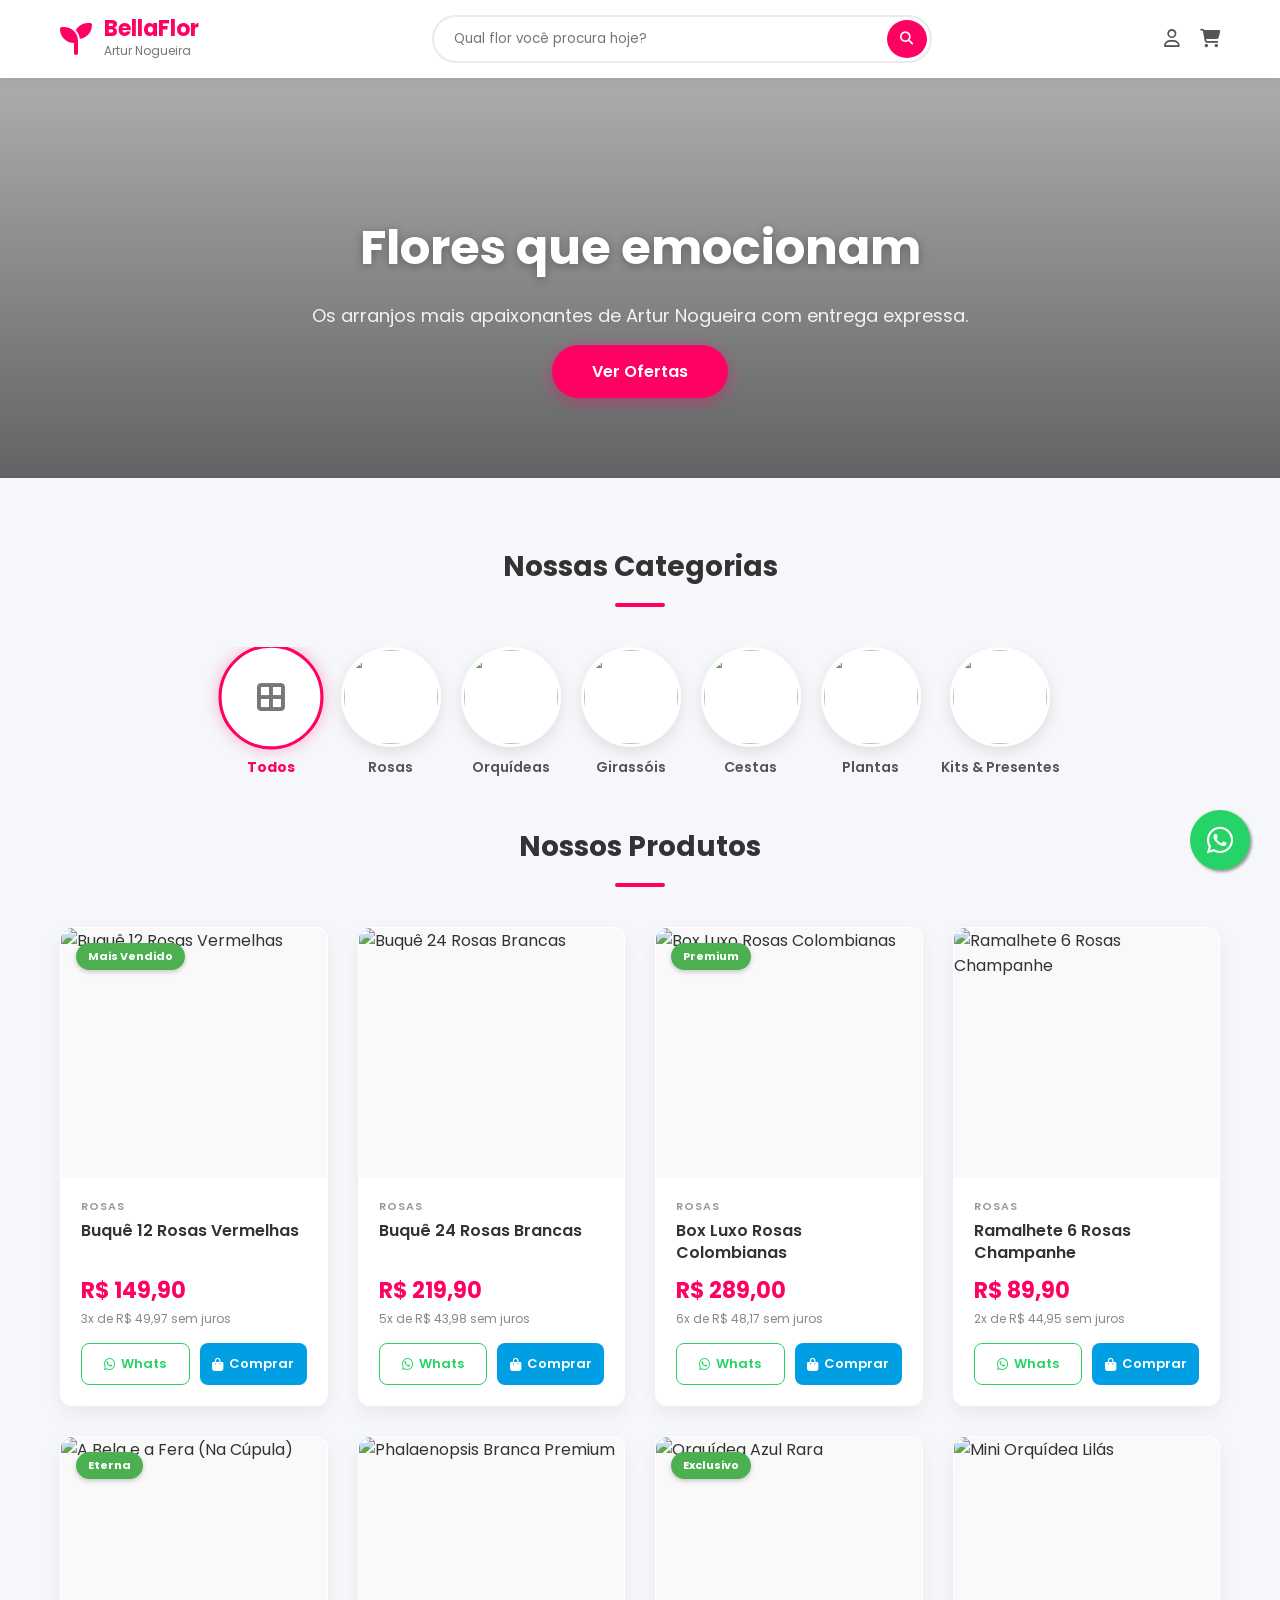
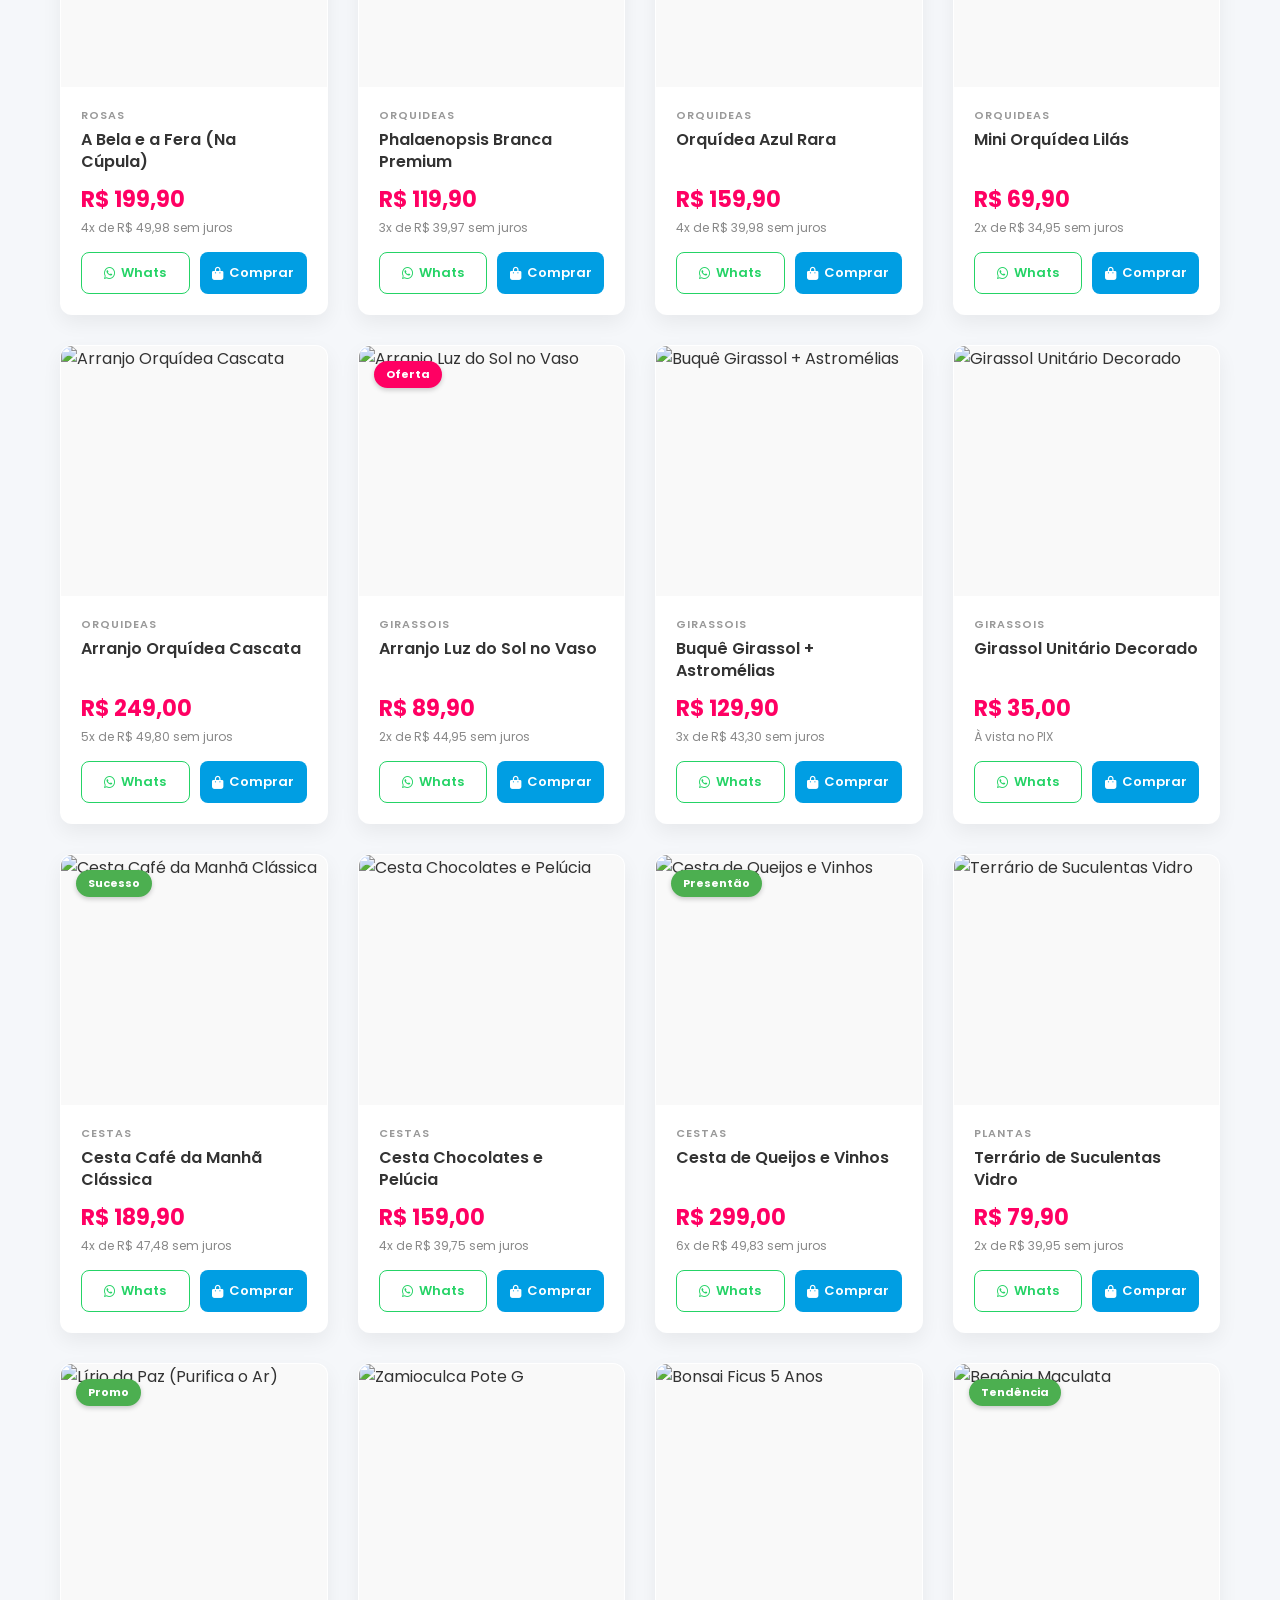
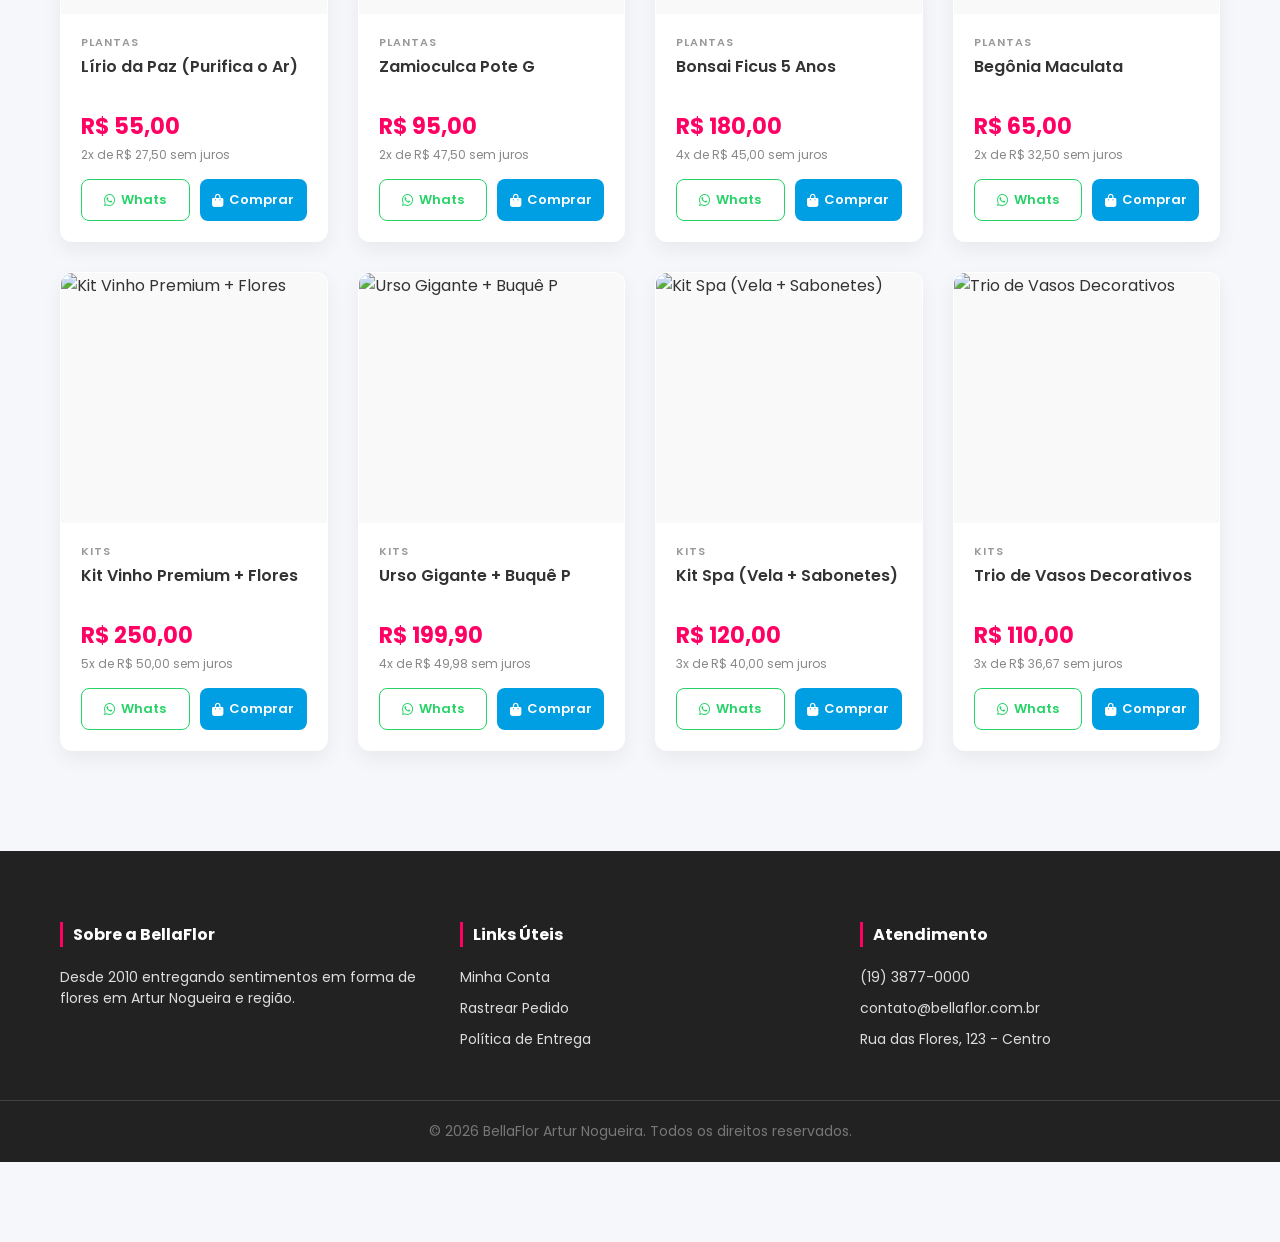
==== commit a32c6996: "Update index.html" ====
--- a/index.html
+++ b/index.html
@@ -3,22 +3,22 @@
 <head>
     <meta charset="UTF-8">
     <meta name="viewport" content="width=device-width, initial-scale=1.0, maximum-scale=5.0">
-    <meta name="description" content="BellaFlor Artur Nogueira - As mais belas flores e presentes. Entrega rápida e segura.">
+    <meta name="description" content="BellaFlor Artur Nogueira - As mais belas flores e presentes.">
     <title>BellaFlor Artur Nogueira | A Floricultura do Brasil</title>
     
     <link rel="stylesheet" href="https://cdnjs.cloudflare.com/ajax/libs/font-awesome/6.4.2/css/all.min.css">
     <link href="https://fonts.googleapis.com/css2?family=Poppins:wght@300;400;500;600;700&display=swap" rel="stylesheet">
 
     <style>
-        /* --- CONFIGURAÇÕES GERAIS (Variáveis para facilitar mudança depois) --- */
+        /* --- CONFIGURAÇÕES GERAIS --- */
         :root {
             --cor-primaria: #FF0063; 
             --cor-primaria-hover: #D60052;
             --cor-texto: #333333;
             --cor-cinza-claro: #F5F7FA;
             --cor-borda: #EAEAEA;
-            --cor-mp: #009EE3; /* Azul Mercado Pago */
-            --cor-whats: #25D366; /* Verde WhatsApp */
+            --cor-mp: #009EE3;
+            --cor-whats: #25D366;
             --sombra-card: 0 8px 20px rgba(0,0,0,0.06);
             --sombra-hover: 0 12px 25px rgba(0,0,0,0.12);
         }
@@ -31,7 +31,7 @@
             padding: 0;
             background-color: var(--cor-cinza-claro);
             color: var(--cor-texto);
-            padding-bottom: 80px; /* Espaço para botão flutuante mobile */
+            padding-bottom: 80px;
         }
 
         a { text-decoration: none; color: inherit; transition: 0.3s; }
@@ -113,36 +113,46 @@
             display: flex; gap: 20px; overflow-x: auto; 
             padding-bottom: 20px; justify-content: center; flex-wrap: wrap; 
         }
-        .cat-item { text-align: center; cursor: pointer; group: hover; transition: 0.3s;}
+        .cat-item { text-align: center; cursor: pointer; transition: 0.3s;}
+        /* Classe ativa para categoria selecionada */
+        .cat-item.active .cat-img-wrapper { border-color: var(--cor-primaria); box-shadow: 0 0 15px rgba(255, 0, 99, 0.3); transform: scale(1.05); }
+        .cat-item.active .cat-name { color: var(--cor-primaria); font-weight: 700; }
+
         .cat-img-wrapper { 
             width: 100px; height: 100px; border-radius: 50%; overflow: hidden; 
             border: 3px solid transparent; transition: 0.3s; margin: 0 auto 10px;
-            box-shadow: 0 5px 15px rgba(0,0,0,0.1);
+            box-shadow: 0 5px 15px rgba(0,0,0,0.1); background: #fff;
+            display: flex; align-items: center; justify-content: center;
         }
         .cat-item:hover .cat-img-wrapper { border-color: var(--cor-primaria); transform: scale(1.05); }
         .cat-item img { width: 100%; height: 100%; object-fit: cover; }
         .cat-name { font-weight: 600; font-size: 14px; color: #555; }
-
-        /* --- GRID DE PRODUTOS (PREPARADO PARA JSON) --- */
+        
+        /* Icone para categoria "Todos" */
+        .cat-icon-all { font-size: 30px; color: #777; }
+
+        /* --- GRID DE PRODUTOS --- */
         .produtos-grid { 
             display: grid; 
             grid-template-columns: repeat(auto-fill, minmax(260px, 1fr)); 
             gap: 30px; 
+            min-height: 400px; /* Evita pulo de layout se filtrar e não achar */
         }
 
         .produto-card { 
             background: white; border-radius: 12px; overflow: hidden; 
             box-shadow: var(--sombra-card); transition: 0.3s; 
             display: flex; flex-direction: column; position: relative; border: 1px solid transparent;
+            animation: fadeIn 0.5s ease;
         }
         .produto-card:hover { transform: translateY(-8px); box-shadow: var(--sombra-hover); border-color: #f0f0f0; }
 
-        /* Etiqueta Promocional */
         .tag-promo { 
             position: absolute; top: 15px; left: 15px; z-index: 10;
             background: #4CAF50; color: white; padding: 5px 12px; 
             border-radius: 20px; font-size: 11px; font-weight: 700; box-shadow: 0 2px 5px rgba(0,0,0,0.2);
         }
+        .tag-off { background: var(--cor-primaria); }
 
         .produto-img-container { width: 100%; height: 250px; overflow: hidden; position: relative; background: #f9f9f9; }
         .produto-img { width: 100%; height: 100%; object-fit: cover; transition: transform 0.5s; }
@@ -156,7 +166,6 @@
         .produto-preco { font-size: 22px; color: var(--cor-primaria); font-weight: 700; }
         .parcelamento { font-size: 12px; color: #888; margin-top: 3px; }
 
-        /* Ações */
         .acoes-produto { display: flex; gap: 10px; margin-top: auto; }
         
         .btn-base { 
@@ -164,15 +173,14 @@
             font-size: 13px; display: flex; align-items: center; justify-content: center; gap: 6px; cursor: pointer; border: none;
         }
         
-        .btn-whatsapp { 
-            background: white; color: var(--cor-whats); border: 1px solid var(--cor-whats); 
-        }
+        .btn-whatsapp { background: white; color: var(--cor-whats); border: 1px solid var(--cor-whats); }
         .btn-whatsapp:hover { background: #f0fff4; }
 
-        .btn-mp { 
-            background: var(--cor-mp); color: white; 
-        }
+        .btn-mp { background: var(--cor-mp); color: white; }
         .btn-mp:hover { background: #008ac7; box-shadow: 0 4px 10px rgba(0, 158, 227, 0.3); }
+
+        /* Mensagem de erro */
+        .sem-produtos { grid-column: 1 / -1; text-align: center; padding: 50px; color: #777; font-size: 18px; }
 
         /* --- FOOTER --- */
         footer { background: #222; color: #ddd; padding: 50px 0 20px; margin-top: 60px; font-size: 14px; }
@@ -182,7 +190,7 @@
         .footer-col ul li a:hover { color: var(--cor-primaria); padding-left: 5px; }
         .copyright { text-align: center; margin-top: 40px; padding-top: 20px; border-top: 1px solid #444; color: #777; }
 
-        /* --- BOTÃO FLUTUANTE WHATSAPP --- */
+        /* --- BOTÃO FLUTUANTE --- */
         .float-wa {
             position: fixed; width: 60px; height: 60px; bottom: 30px; right: 30px;
             background-color: var(--cor-whats); color: #FFF; border-radius: 50px;
@@ -202,14 +210,12 @@
             .produto-img-container { height: 160px; }
             .produto-nome { font-size: 14px; }
             .produto-preco { font-size: 18px; }
-            .btn-base { font-size: 0; padding: 8px; } /* Esconde texto no mobile, mostra só ícone */
+            .btn-base { font-size: 0; padding: 8px; }
             .btn-base i { font-size: 18px; }
         }
         
-        @keyframes fadeInUp {
-            from { opacity: 0; transform: translateY(20px); }
-            to { opacity: 1; transform: translateY(0); }
-        }
+        @keyframes fadeInUp { from { opacity: 0; transform: translateY(20px); } to { opacity: 1; transform: translateY(0); } }
+        @keyframes fadeIn { from { opacity: 0; } to { opacity: 1; } }
     </style>
 </head>
 <body>
@@ -227,8 +233,8 @@
             </div>
 
             <div class="search-bar">
-                <input type="text" placeholder="Qual flor você procura hoje?">
-                <button><i class="fas fa-search"></i></button>
+                <input type="text" id="campo-busca" placeholder="Qual flor você procura hoje?">
+                <button onclick="filtrarPorBusca()"><i class="fas fa-search"></i></button>
             </div>
 
             <div class="user-actions">
@@ -251,182 +257,43 @@
         
         <h3 class="section-title">Nossas Categorias</h3>
         <div class="categorias-scroll" id="container-categorias">
-            <div class="cat-item">
+            <div class="cat-item active" onclick="filtrarCategoria('todos', this)">
+                <div class="cat-img-wrapper"><i class="fa-solid fa-border-all cat-icon-all"></i></div>
+                <div class="cat-name">Todos</div>
+            </div>
+            <div class="cat-item" onclick="filtrarCategoria('rosas', this)">
                 <div class="cat-img-wrapper"><img src="https://images.unsplash.com/photo-1559563362-c667ba5f5480?w=200"></div>
                 <div class="cat-name">Rosas</div>
             </div>
-            <div class="cat-item">
+            <div class="cat-item" onclick="filtrarCategoria('orquideas', this)">
                 <div class="cat-img-wrapper"><img src="https://images.unsplash.com/photo-1566634579296-180df1441855?w=200"></div>
                 <div class="cat-name">Orquídeas</div>
             </div>
-            <div class="cat-item">
+            <div class="cat-item" onclick="filtrarCategoria('girassois', this)">
                 <div class="cat-img-wrapper"><img src="https://images.unsplash.com/photo-1599733589046-9b8308b5b50d?w=200"></div>
                 <div class="cat-name">Girassóis</div>
             </div>
-            <div class="cat-item">
+            <div class="cat-item" onclick="filtrarCategoria('cestas', this)">
                 <div class="cat-img-wrapper"><img src="https://images.unsplash.com/photo-1589244159943-460088ed5c92?w=200"></div>
                 <div class="cat-name">Cestas</div>
             </div>
-            <div class="cat-item">
+            <div class="cat-item" onclick="filtrarCategoria('plantas', this)">
                 <div class="cat-img-wrapper"><img src="https://images.unsplash.com/photo-1459411552884-841db9b3cc2a?w=200"></div>
-                <div class="cat-name">Suculentas</div>
+                <div class="cat-name">Plantas</div>
+            </div>
+             <div class="cat-item" onclick="filtrarCategoria('kits', this)">
+                <div class="cat-img-wrapper"><img src="https://images.unsplash.com/photo-1516550135131-fe3dcb0bedc7?w=200"></div>
+                <div class="cat-name">Kits & Presentes</div>
             </div>
         </div>
 
-        <h3 class="section-title" id="produtos">Destaques da Semana</h3>
+        <h3 class="section-title" id="produtos">Nossos Produtos</h3>
         <div class="produtos-grid" id="container-produtos">
-            
-            <div class="produto-card">
-                <div class="tag-promo">Mais Vendido</div>
-                <div class="produto-img-container">
-                    <img src="https://images.unsplash.com/photo-1582794543139-8ac92a9abf30?w=500" class="produto-img">
-                </div>
-                <div class="produto-info">
-                    <span class="produto-cat">Romance</span>
-                    <div class="produto-nome">Buquê 12 Rosas Vermelhas Importadas</div>
-                    <div class="produto-preco-box">
-                        <div class="produto-preco">R$ 149,90</div>
-                        <div class="parcelamento">3x de R$ 49,96 sem juros</div>
-                    </div>
-                    <div class="acoes-produto">
-                        <a href="https://wa.me/5519999999999?text=Olá, quero o Buquê de Rosas!" target="_blank" class="btn-base btn-whatsapp">
-                            <i class="fa-brands fa-whatsapp"></i> <span>Whats</span>
-                        </a>
-                        <a href="#" class="btn-base btn-mp">
-                            <i class="fa-solid fa-bag-shopping"></i> <span>Comprar</span>
-                        </a>
-                    </div>
-                </div>
-            </div>
-
-            <div class="produto-card">
-                <div class="produto-img-container">
-                    <img src="https://images.unsplash.com/photo-1602621749836-e63084931f6d?w=500" class="produto-img">
-                </div>
-                <div class="produto-info">
-                    <span class="produto-cat">Orquídeas</span>
-                    <div class="produto-nome">Phalaenopsis Branca Premium (Pote 15)</div>
-                    <div class="produto-preco-box">
-                        <div class="produto-preco">R$ 119,90</div>
-                        <div class="parcelamento">2x de R$ 59,95 sem juros</div>
-                    </div>
-                    <div class="acoes-produto">
-                        <a href="#" class="btn-base btn-whatsapp"><i class="fa-brands fa-whatsapp"></i> <span>Whats</span></a>
-                        <a href="#" class="btn-base btn-mp"><i class="fa-solid fa-bag-shopping"></i> <span>Comprar</span></a>
-                    </div>
-                </div>
-            </div>
-
-            <div class="produto-card">
-                <div class="produto-img-container">
-                    <img src="https://images.unsplash.com/photo-1470509037663-253afd7f0f51?w=500" class="produto-img">
-                </div>
-                <div class="produto-info">
-                    <span class="produto-cat">Girassóis</span>
-                    <div class="produto-nome">Arranjo Luz do Sol no Vaso</div>
-                    <div class="produto-preco-box">
-                        <div class="produto-preco">R$ 89,90</div>
-                        <div class="parcelamento">2x de R$ 44,95 sem juros</div>
-                    </div>
-                    <div class="acoes-produto">
-                        <a href="#" class="btn-base btn-whatsapp"><i class="fa-brands fa-whatsapp"></i> <span>Whats</span></a>
-                        <a href="#" class="btn-base btn-mp"><i class="fa-solid fa-bag-shopping"></i> <span>Comprar</span></a>
-                    </div>
-                </div>
-            </div>
-
-            <div class="produto-card">
-                <div class="produto-img-container">
-                    <img src="https://images.unsplash.com/photo-1549416878-b9ca95e99667?w=500" class="produto-img">
-                </div>
-                <div class="produto-info">
-                    <span class="produto-cat">Luxo</span>
-                    <div class="produto-nome">Box Rosas + Ferrero Rocher</div>
-                    <div class="produto-preco-box">
-                        <div class="produto-preco">R$ 229,00</div>
-                        <div class="parcelamento">4x de R$ 57,25 sem juros</div>
-                    </div>
-                    <div class="acoes-produto">
-                        <a href="#" class="btn-base btn-whatsapp"><i class="fa-brands fa-whatsapp"></i> <span>Whats</span></a>
-                        <a href="#" class="btn-base btn-mp"><i class="fa-solid fa-bag-shopping"></i> <span>Comprar</span></a>
-                    </div>
-                </div>
-            </div>
-
-            <div class="produto-card">
-                <div class="tag-promo">Oferta</div>
-                <div class="produto-img-container">
-                    <img src="https://images.unsplash.com/photo-1593487568720-92097fb460dc?w=500" class="produto-img">
-                </div>
-                <div class="produto-info">
-                    <span class="produto-cat">Plantas</span>
-                    <div class="produto-nome">Lírio da Paz (Purifica o Ar)</div>
-                    <div class="produto-preco-box">
-                        <div class="produto-preco">R$ 55,00</div>
-                        <div class="parcelamento">À vista</div>
-                    </div>
-                    <div class="acoes-produto">
-                        <a href="#" class="btn-base btn-whatsapp"><i class="fa-brands fa-whatsapp"></i> <span>Whats</span></a>
-                        <a href="#" class="btn-base btn-mp"><i class="fa-solid fa-bag-shopping"></i> <span>Comprar</span></a>
-                    </div>
-                </div>
-            </div>
-
-            <div class="produto-card">
-                <div class="produto-img-container">
-                    <img src="https://images.unsplash.com/photo-1587411768638-ec71bdd29f9c?w=500" class="produto-img">
-                </div>
-                <div class="produto-info">
-                    <span class="produto-cat">Eternas</span>
-                    <div class="produto-nome">A Bela e a Fera (Rosa na Cúpula)</div>
-                    <div class="produto-preco-box">
-                        <div class="produto-preco">R$ 199,90</div>
-                        <div class="parcelamento">3x de R$ 66,63 sem juros</div>
-                    </div>
-                    <div class="acoes-produto">
-                        <a href="#" class="btn-base btn-whatsapp"><i class="fa-brands fa-whatsapp"></i> <span>Whats</span></a>
-                        <a href="#" class="btn-base btn-mp"><i class="fa-solid fa-bag-shopping"></i> <span>Comprar</span></a>
-                    </div>
-                </div>
-            </div>
-
-            <div class="produto-card">
-                <div class="produto-img-container">
-                    <img src="https://images.unsplash.com/photo-1459411552884-841db9b3cc2a?w=500" class="produto-img">
-                </div>
-                <div class="produto-info">
-                    <span class="produto-cat">Decoração</span>
-                    <div class="produto-nome">Terrário de Suculentas Vidro</div>
-                    <div class="produto-preco-box">
-                        <div class="produto-preco">R$ 79,90</div>
-                        <div class="parcelamento">À vista</div>
-                    </div>
-                    <div class="acoes-produto">
-                        <a href="#" class="btn-base btn-whatsapp"><i class="fa-brands fa-whatsapp"></i> <span>Whats</span></a>
-                        <a href="#" class="btn-base btn-mp"><i class="fa-solid fa-bag-shopping"></i> <span>Comprar</span></a>
-                    </div>
-                </div>
-            </div>
-
-             <div class="produto-card">
-                <div class="produto-img-container">
-                    <img src="https://images.unsplash.com/photo-1516550135131-fe3dcb0bedc7?w=500" class="produto-img">
-                </div>
-                <div class="produto-info">
-                    <span class="produto-cat">Kits</span>
-                    <div class="produto-nome">Kit Vinho Premium + Flores</div>
-                    <div class="produto-preco-box">
-                        <div class="produto-preco">R$ 250,00</div>
-                        <div class="parcelamento">4x de R$ 62,50 sem juros</div>
-                    </div>
-                    <div class="acoes-produto">
-                        <a href="#" class="btn-base btn-whatsapp"><i class="fa-brands fa-whatsapp"></i> <span>Whats</span></a>
-                        <a href="#" class="btn-base btn-mp"><i class="fa-solid fa-bag-shopping"></i> <span>Comprar</span></a>
-                    </div>
-                </div>
-            </div>
-
-        </div> </div> <a href="https://wa.me/5519999999999" class="float-wa" target="_blank">
+            </div>
+
+    </div>
+
+    <a href="https://wa.me/5519999999999" class="float-wa" target="_blank">
         <i class="fa-brands fa-whatsapp"></i>
     </a>
 
@@ -454,14 +321,134 @@
             </div>
         </div>
         <div class="copyright">
-            &copy; 2024 BellaFlor Artur Nogueira. Todos os direitos reservados.
+            &copy; 2026 BellaFlor Artur Nogueira. Todos os direitos reservados.
         </div>
     </footer>
 
     <script>
-        // No futuro, aqui entra o código que lê o config.json e preenche
-        // os IDs 'container-produtos' e 'container-categorias' automaticamente.
-        console.log("Sistema pronto para receber config.json");
+        // --- BASE DE DADOS DE PRODUTOS (SIMULAÇÃO DE JSON) ---
+        const produtos = [
+            // ROSAS
+            { id: 1, nome: "Buquê 12 Rosas Vermelhas", cat: "rosas", preco: 149.90, img: "https://images.unsplash.com/photo-1582794543139-8ac92a9abf30?w=500", tag: "Mais Vendido" },
+            { id: 2, nome: "Buquê 24 Rosas Brancas", cat: "rosas", preco: 219.90, img: "https://images.unsplash.com/photo-1562690868-60bbe7293e94?w=500", tag: null },
+            { id: 3, nome: "Box Luxo Rosas Colombianas", cat: "rosas", preco: 289.00, img: "https://images.unsplash.com/photo-1549416878-b9ca95e99667?w=500", tag: "Premium" },
+            { id: 4, nome: "Ramalhete 6 Rosas Champanhe", cat: "rosas", preco: 89.90, img: "https://images.unsplash.com/photo-1496062031456-07b8f162a322?w=500", tag: null },
+            { id: 5, nome: "A Bela e a Fera (Na Cúpula)", cat: "rosas", preco: 199.90, img: "https://images.unsplash.com/photo-1587411768638-ec71bdd29f9c?w=500", tag: "Eterna" },
+
+            // ORQUÍDEAS
+            { id: 6, nome: "Phalaenopsis Branca Premium", cat: "orquideas", preco: 119.90, img: "https://images.unsplash.com/photo-1602621749836-e63084931f6d?w=500", tag: null },
+            { id: 7, nome: "Orquídea Azul Rara", cat: "orquideas", preco: 159.90, img: "https://images.unsplash.com/photo-1566634579296-180df1441855?w=500", tag: "Exclusivo" },
+            { id: 8, nome: "Mini Orquídea Lilás", cat: "orquideas", preco: 69.90, img: "https://images.unsplash.com/photo-1598528654276-d446eb908d16?w=500", tag: null },
+            { id: 9, nome: "Arranjo Orquídea Cascata", cat: "orquideas", preco: 249.00, img: "https://images.unsplash.com/photo-1534885320675-b08aa11a3d7b?w=500", tag: null },
+
+            // GIRASSÓIS
+            { id: 10, nome: "Arranjo Luz do Sol no Vaso", cat: "girassois", preco: 89.90, img: "https://images.unsplash.com/photo-1470509037663-253afd7f0f51?w=500", tag: "Oferta" },
+            { id: 11, nome: "Buquê Girassol + Astromélias", cat: "girassois", preco: 129.90, img: "https://images.unsplash.com/photo-1599733589046-9b8308b5b50d?w=500", tag: null },
+            { id: 12, nome: "Girassol Unitário Decorado", cat: "girassois", preco: 35.00, img: "https://images.unsplash.com/photo-1508215885820-4585e56135c8?w=500", tag: null },
+
+            // CESTAS
+            { id: 13, nome: "Cesta Café da Manhã Clássica", cat: "cestas", preco: 189.90, img: "https://images.unsplash.com/photo-1589244159943-460088ed5c92?w=500", tag: "Sucesso" },
+            { id: 14, nome: "Cesta Chocolates e Pelúcia", cat: "cestas", preco: 159.00, img: "https://images.unsplash.com/photo-1542384557-0e2b322303c5?w=500", tag: null },
+            { id: 15, nome: "Cesta de Queijos e Vinhos", cat: "cestas", preco: 299.00, img: "https://images.unsplash.com/photo-1510812431401-41d2bd2722f3?w=500", tag: "Presentão" },
+
+            // PLANTAS E SUCULENTAS
+            { id: 16, nome: "Terrário de Suculentas Vidro", cat: "plantas", preco: 79.90, img: "https://images.unsplash.com/photo-1459411552884-841db9b3cc2a?w=500", tag: null },
+            { id: 17, nome: "Lírio da Paz (Purifica o Ar)", cat: "plantas", preco: 55.00, img: "https://images.unsplash.com/photo-1593487568720-92097fb460dc?w=500", tag: "Promo" },
+            { id: 18, nome: "Zamioculca Pote G", cat: "plantas", preco: 95.00, img: "https://images.unsplash.com/photo-1614594975525-e45190c55d0b?w=500", tag: null },
+            { id: 19, nome: "Bonsai Ficus 5 Anos", cat: "plantas", preco: 180.00, img: "https://images.unsplash.com/photo-1599598425947-d35eb7fca792?w=500", tag: null },
+            { id: 20, nome: "Begônia Maculata", cat: "plantas", preco: 65.00, img: "https://images.unsplash.com/photo-1610488057209-1f4861118b62?w=500", tag: "Tendência" },
+
+            // KITS
+            { id: 21, nome: "Kit Vinho Premium + Flores", cat: "kits", preco: 250.00, img: "https://images.unsplash.com/photo-1516550135131-fe3dcb0bedc7?w=500", tag: null },
+            { id: 22, nome: "Urso Gigante + Buquê P", cat: "kits", preco: 199.90, img: "https://images.unsplash.com/photo-1559415096-7b02925a5879?w=500", tag: null },
+            { id: 23, nome: "Kit Spa (Vela + Sabonetes)", cat: "kits", preco: 120.00, img: "https://images.unsplash.com/photo-1608248597279-f99d160bfbc8?w=500", tag: null },
+            { id: 24, nome: "Trio de Vasos Decorativos", cat: "kits", preco: 110.00, img: "https://images.unsplash.com/photo-1485955900006-10f4d324d411?w=500", tag: null }
+        ];
+
+        // --- FUNÇÃO PARA RENDERIZAR OS PRODUTOS ---
+        function renderizarProdutos(lista) {
+            const container = document.getElementById('container-produtos');
+            container.innerHTML = ''; // Limpa o container
+
+            if (lista.length === 0) {
+                container.innerHTML = '<div class="sem-produtos">Nenhum produto encontrado nesta categoria.</div>';
+                return;
+            }
+
+            lista.forEach(produto => {
+                const parcelas = Math.ceil(produto.preco / 50); // Lógica simples de parcela mínima
+                const valorParcela = (produto.preco / parcelas).toFixed(2).replace('.', ',');
+                
+                // Cria o HTML do Card
+                const html = `
+                    <div class="produto-card">
+                        ${produto.tag ? `<div class="tag-promo ${produto.tag === 'Oferta' ? 'tag-off' : ''}">${produto.tag}</div>` : ''}
+                        <div class="produto-img-container">
+                            <img src="${produto.img}" alt="${produto.nome}" class="produto-img">
+                        </div>
+                        <div class="produto-info">
+                            <span class="produto-cat">${produto.cat}</span>
+                            <div class="produto-nome">${produto.nome}</div>
+                            <div class="produto-preco-box">
+                                <div class="produto-preco">R$ ${produto.preco.toFixed(2).replace('.', ',')}</div>
+                                <div class="parcelamento">${parcelas > 1 ? `${parcelas}x de R$ ${valorParcela} sem juros` : 'À vista no PIX'}</div>
+                            </div>
+                            <div class="acoes-produto">
+                                <a href="https://wa.me/5519999999999?text=Olá, tenho interesse no ${produto.nome}" target="_blank" class="btn-base btn-whatsapp">
+                                    <i class="fa-brands fa-whatsapp"></i> <span>Whats</span>
+                                </a>
+                                <a href="#" class="btn-base btn-mp">
+                                    <i class="fa-solid fa-bag-shopping"></i> <span>Comprar</span>
+                                </a>
+                            </div>
+                        </div>
+                    </div>
+                `;
+                container.innerHTML += html;
+            });
+        }
+
+        // --- FUNÇÃO DE FILTRO POR CATEGORIA ---
+        function filtrarCategoria(categoria, elementoClicado) {
+            // Atualiza visual do menu
+            document.querySelectorAll('.cat-item').forEach(el => el.classList.remove('active'));
+            elementoClicado.classList.add('active');
+
+            // Filtra os dados
+            if (categoria === 'todos') {
+                renderizarProdutos(produtos);
+            } else {
+                const filtrados = produtos.filter(p => p.cat === categoria);
+                renderizarProdutos(filtrados);
+            }
+        }
+
+        // --- FUNÇÃO DE BUSCA (INPUT) ---
+        function filtrarPorBusca() {
+            const termo = document.getElementById('campo-busca').value.toLowerCase();
+            const filtrados = produtos.filter(p => 
+                p.nome.toLowerCase().includes(termo) || 
+                p.cat.toLowerCase().includes(termo)
+            );
+            renderizarProdutos(filtrados);
+            
+            // Remove seleção das categorias visuais para indicar busca livre
+            document.querySelectorAll('.cat-item').forEach(el => el.classList.remove('active'));
+        }
+
+        // Listener para tecla Enter na busca
+        document.getElementById('campo-busca').addEventListener('keypress', function (e) {
+            if (e.key === 'Enter') {
+                filtrarPorBusca();
+            }
+        });
+
+        // --- INICIALIZAÇÃO ---
+        // Carrega todos os produtos ao abrir a página
+        window.onload = () => {
+            renderizarProdutos(produtos);
+        };
+
     </script>
 </body>
 </html>
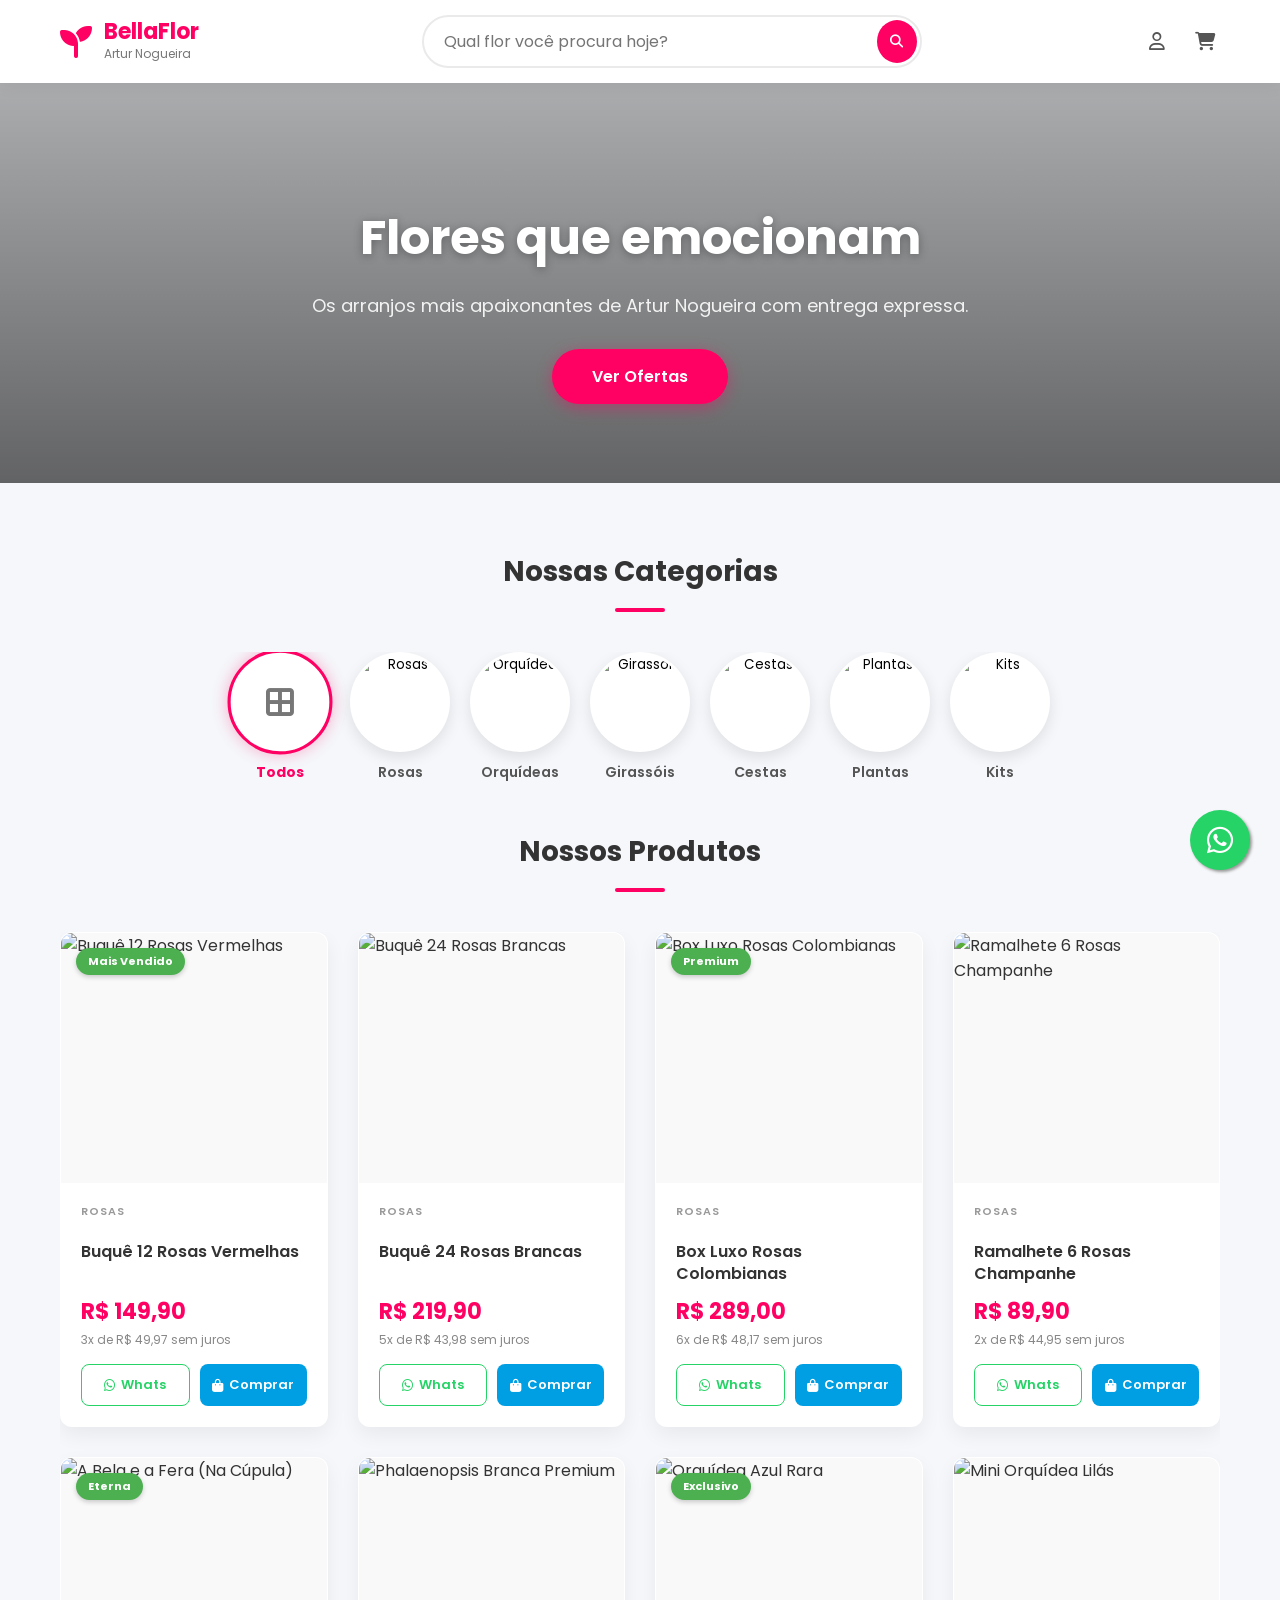
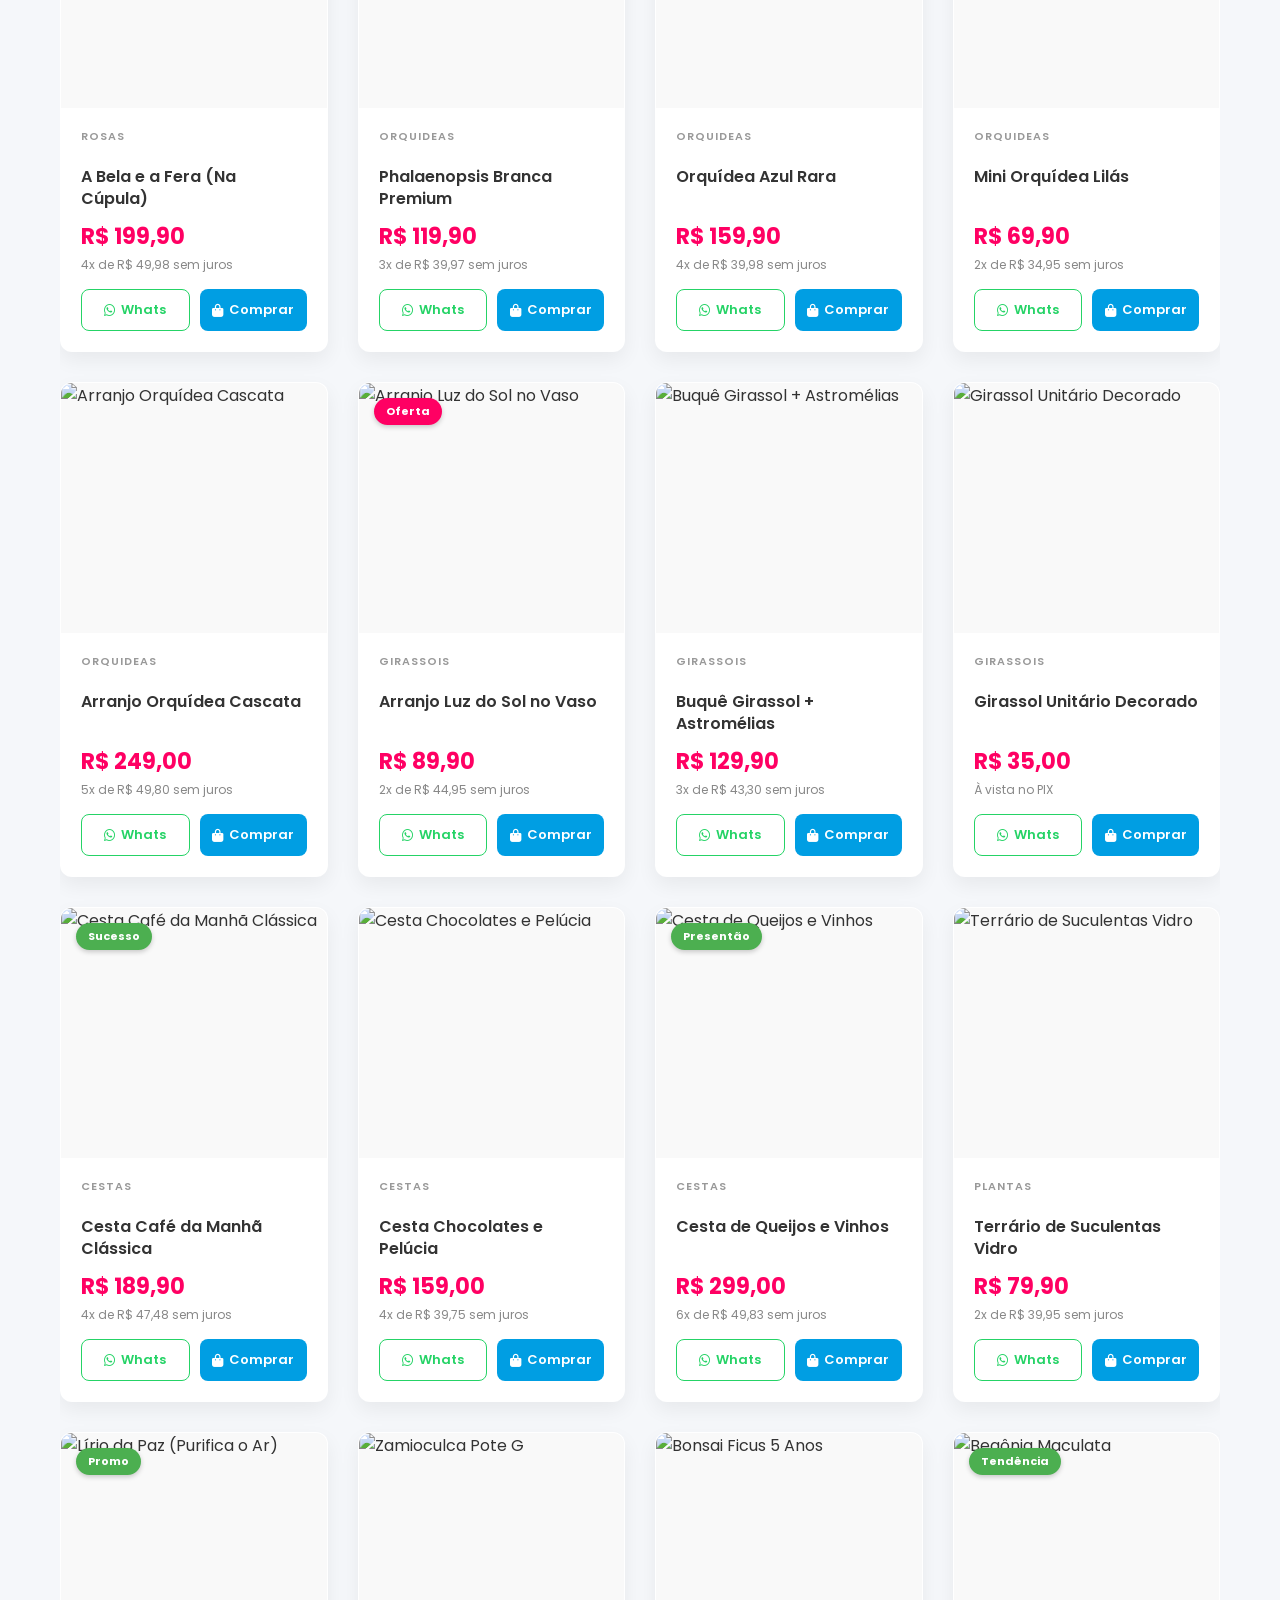
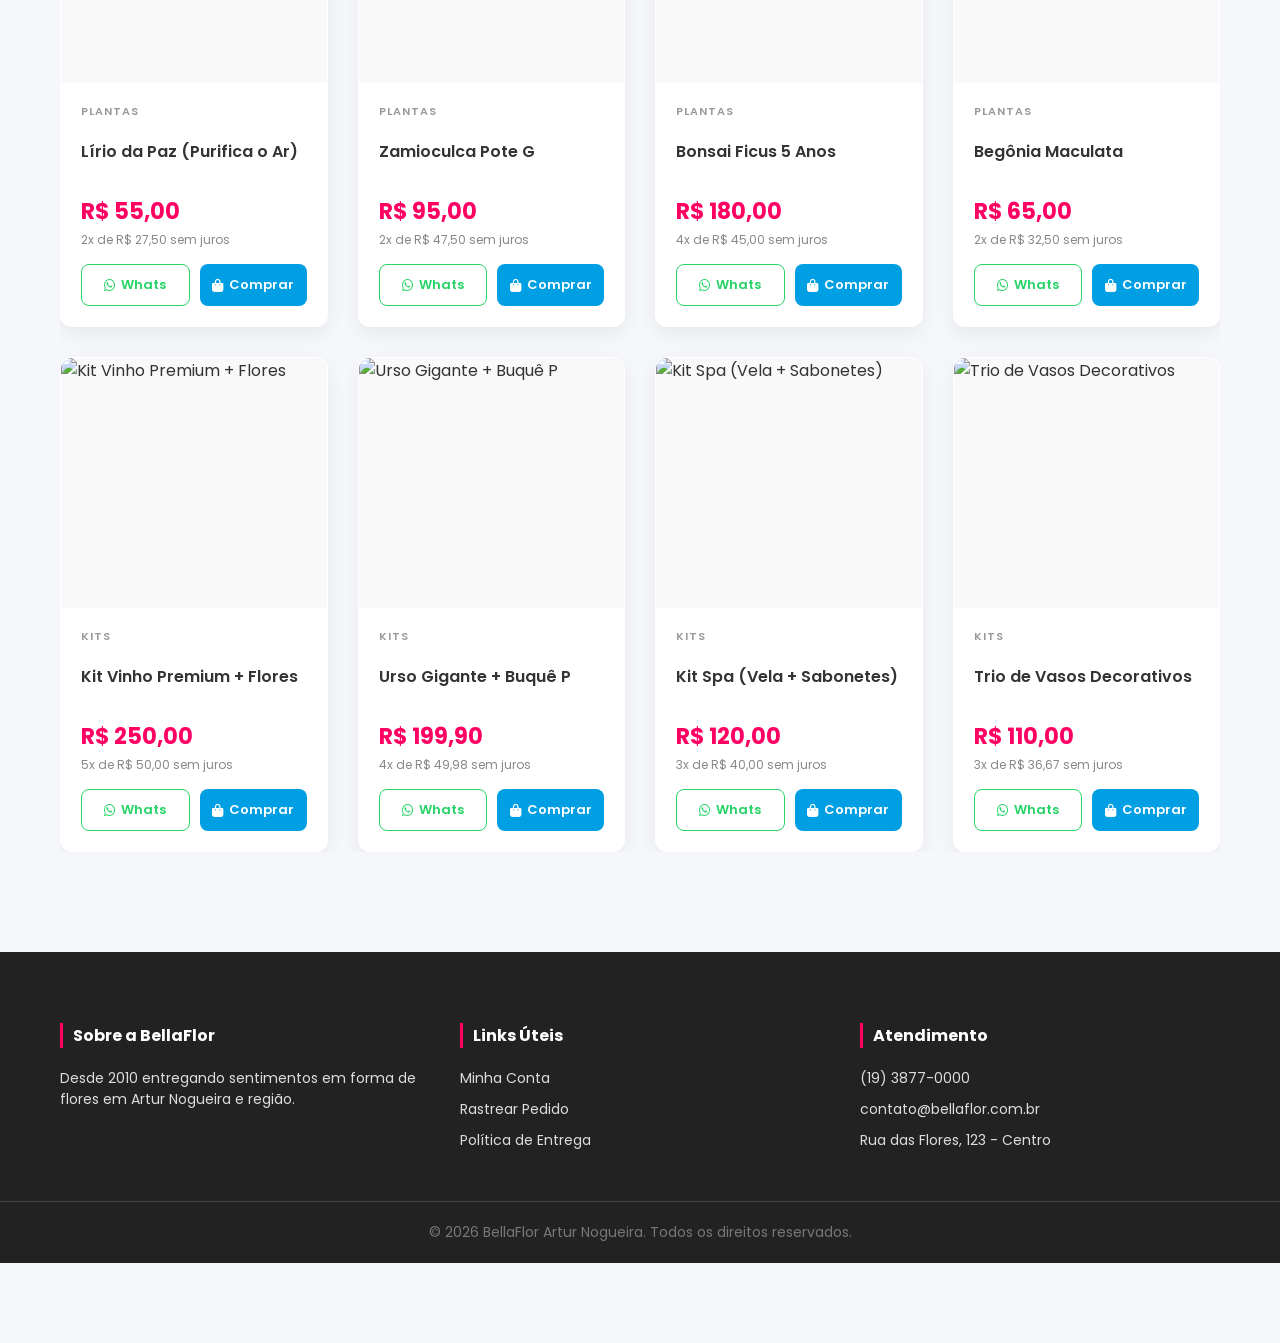
==== commit f276b066: "Update index.html" ====
--- a/index.html
+++ b/index.html
@@ -1,13 +1,44 @@
 <!DOCTYPE html>
-<html lang="pt-br">
+<html lang="pt-BR">
 <head>
     <meta charset="UTF-8">
-    <meta name="viewport" content="width=device-width, initial-scale=1.0, maximum-scale=5.0">
-    <meta name="description" content="BellaFlor Artur Nogueira - As mais belas flores e presentes.">
-    <title>BellaFlor Artur Nogueira | A Floricultura do Brasil</title>
-    
-    <link rel="stylesheet" href="https://cdnjs.cloudflare.com/ajax/libs/font-awesome/6.4.2/css/all.min.css">
+    <meta name="viewport" content="width=device-width, initial-scale=1.0">
+    <meta name="description" content="BellaFlor Artur Nogueira - Entregamos arranjos, rosas, orquídeas e cestas de café da manhã com amor e agilidade.">
+    <meta name="theme-color" content="#FF0063">
+    <title>BellaFlor Artur Nogueira | Floricultura Online</title>
+
+    <meta property="og:type" content="website">
+    <meta property="og:url" content="https://www.bellaflor.com.br/">
+    <meta property="og:title" content="BellaFlor Artur Nogueira | A Floricultura do Brasil">
+    <meta property="og:description" content="Flores frescas, cestas e presentes exclusivos. Compre online e receba em casa.">
+    <meta property="og:image" content="https://images.unsplash.com/photo-1490750967868-88aa4486c946?q=80&w=1200">
+
+    <link rel="preload" as="image" href="https://images.unsplash.com/photo-1490750967868-88aa4486c946?q=80&w=2070&auto=format&fit=crop">
+
+    <link rel="stylesheet" href="https://cdnjs.cloudflare.com/ajax/libs/font-awesome/6.4.2/css/all.min.css" media="print" onload="this.media='all'">
+    <link rel="preconnect" href="https://fonts.googleapis.com">
+    <link rel="preconnect" href="https://fonts.gstatic.com" crossorigin>
     <link href="https://fonts.googleapis.com/css2?family=Poppins:wght@300;400;500;600;700&display=swap" rel="stylesheet">
+
+    <script type="application/ld+json">
+    {
+      "@context": "https://schema.org",
+      "@type": "Florist",
+      "name": "BellaFlor Artur Nogueira",
+      "image": "https://images.unsplash.com/photo-1490750967868-88aa4486c946",
+      "telephone": "551938770000",
+      "email": "contato@bellaflor.com.br",
+      "address": {
+        "@type": "PostalAddress",
+        "streetAddress": "Rua das Flores, 123",
+        "addressLocality": "Artur Nogueira",
+        "addressRegion": "SP",
+        "postalCode": "13160-000",
+        "addressCountry": "BR"
+      },
+      "priceRange": "$$"
+    }
+    </script>
 
     <style>
         /* --- CONFIGURAÇÕES GERAIS --- */
@@ -25,6 +56,8 @@
 
         * { box-sizing: border-box; }
 
+        html { scroll-behavior: smooth; }
+
         body {
             font-family: 'Poppins', sans-serif;
             margin: 0;
@@ -36,6 +69,20 @@
 
         a { text-decoration: none; color: inherit; transition: 0.3s; }
         ul { list-style: none; padding: 0; margin: 0; }
+        img { max-width: 100%; display: block; }
+        button { font-family: inherit; }
+
+        /* Acessibilidade: Hidden visualmente mas disponível para leitores de tela */
+        .sr-only {
+            position: absolute; width: 1px; height: 1px; padding: 0; margin: -1px;
+            overflow: hidden; clip: rect(0, 0, 0, 0); white-space: nowrap; border-width: 0;
+        }
+
+        /* Foco acessível para navegação via teclado */
+        :focus-visible {
+            outline: 3px solid var(--cor-primaria);
+            outline-offset: 2px;
+        }
 
         /* --- CABEÇALHO --- */
         header { 
@@ -58,21 +105,28 @@
         .logo h1 { font-size: 22px; color: var(--cor-primaria); margin: 0; line-height: 1; }
         .logo span { font-size: 12px; color: #777; font-weight: 400; display: block; margin-top: 2px;}
 
-        /* Barra de Busca */
+        /* Barra de Busca Otimizada */
         .search-bar { flex: 1; margin: 0 40px; display: flex; max-width: 500px; position: relative; }
         .search-bar input { 
             width: 100%; padding: 12px 20px; border: 2px solid var(--cor-borda); 
             border-radius: 50px; outline: none; font-family: inherit; transition: 0.3s;
+            font-size: 16px; /* Evita zoom no iOS */
         }
         .search-bar input:focus { border-color: var(--cor-primaria); }
         .search-bar button { 
             position: absolute; right: 5px; top: 5px; bottom: 5px;
             width: 40px; background: var(--cor-primaria); color: white; border: none; 
             border-radius: 50%; cursor: pointer; display: flex; align-items: center; justify-content: center;
-        }
+            transition: 0.3s;
+        }
+        .search-bar button:hover { background: var(--cor-primaria-hover); }
 
         .user-actions { display: flex; gap: 20px; font-size: 18px; color: #555; }
-        .user-actions i:hover { color: var(--cor-primaria); transform: scale(1.1); transition: 0.2s; cursor: pointer;}
+        .user-actions button { 
+            background: none; border: none; cursor: pointer; font-size: 18px; color: #555; padding: 5px;
+            transition: 0.2s;
+        }
+        .user-actions button:hover { color: var(--cor-primaria); transform: scale(1.1); }
 
         /* --- HERO BANNER --- */
         .hero-banner {
@@ -91,7 +145,7 @@
         .btn-cta { 
             background: var(--cor-primaria); color: white; padding: 15px 40px; 
             border-radius: 50px; font-weight: 600; font-size: 16px; 
-            box-shadow: 0 4px 15px rgba(255, 0, 99, 0.4);
+            box-shadow: 0 4px 15px rgba(255, 0, 99, 0.4); display: inline-block;
         }
         .btn-cta:hover { background: white; color: var(--cor-primaria); transform: translateY(-3px); }
 
@@ -108,12 +162,21 @@
             background: var(--cor-primaria); margin: 15px auto 0; border-radius: 2px; 
         }
 
-        /* --- CATEGORIAS --- */
+        /* --- CATEGORIAS (UX Melhorada) --- */
         .categorias-scroll { 
             display: flex; gap: 20px; overflow-x: auto; 
-            padding-bottom: 20px; justify-content: center; flex-wrap: wrap; 
-        }
-        .cat-item { text-align: center; cursor: pointer; transition: 0.3s;}
+            padding-bottom: 20px; justify-content: center; flex-wrap: wrap;
+            /* Scroll snap para mobile */
+            scroll-snap-type: x mandatory;
+        }
+        
+        /* Transformando em botão para semântica correta */
+        .cat-item { 
+            text-align: center; cursor: pointer; transition: 0.3s; 
+            background: none; border: none; padding: 0; margin: 0;
+            font-family: inherit;
+        }
+        
         /* Classe ativa para categoria selecionada */
         .cat-item.active .cat-img-wrapper { border-color: var(--cor-primaria); box-shadow: 0 0 15px rgba(255, 0, 99, 0.3); transform: scale(1.05); }
         .cat-item.active .cat-name { color: var(--cor-primaria); font-weight: 700; }
@@ -128,7 +191,6 @@
         .cat-item img { width: 100%; height: 100%; object-fit: cover; }
         .cat-name { font-weight: 600; font-size: 14px; color: #555; }
         
-        /* Icone para categoria "Todos" */
         .cat-icon-all { font-size: 30px; color: #777; }
 
         /* --- GRID DE PRODUTOS --- */
@@ -136,7 +198,8 @@
             display: grid; 
             grid-template-columns: repeat(auto-fill, minmax(260px, 1fr)); 
             gap: 30px; 
-            min-height: 400px; /* Evita pulo de layout se filtrar e não achar */
+            min-height: 400px; 
+            content-visibility: auto; /* Performance de renderização */
         }
 
         .produto-card { 
@@ -154,8 +217,10 @@
         }
         .tag-off { background: var(--cor-primaria); }
 
-        .produto-img-container { width: 100%; height: 250px; overflow: hidden; position: relative; background: #f9f9f9; }
-        .produto-img { width: 100%; height: 100%; object-fit: cover; transition: transform 0.5s; }
+        .produto-img-container { 
+            width: 100%; height: 250px; overflow: hidden; position: relative; background: #f9f9f9; 
+        }
+        .produto-img { width: 100%; height: 100%; object-fit: cover; transition: transform 0.5s; will-change: transform; }
         .produto-card:hover .produto-img { transform: scale(1.1); }
 
         .produto-info { padding: 20px; flex-grow: 1; display: flex; flex-direction: column; }
@@ -171,6 +236,7 @@
         .btn-base { 
             flex: 1; padding: 10px; border-radius: 8px; font-weight: 600; 
             font-size: 13px; display: flex; align-items: center; justify-content: center; gap: 6px; cursor: pointer; border: none;
+            text-align: center;
         }
         
         .btn-whatsapp { background: white; color: var(--cor-whats); border: 1px solid var(--cor-whats); }
@@ -179,7 +245,6 @@
         .btn-mp { background: var(--cor-mp); color: white; }
         .btn-mp:hover { background: #008ac7; box-shadow: 0 4px 10px rgba(0, 158, 227, 0.3); }
 
-        /* Mensagem de erro */
         .sem-produtos { grid-column: 1 / -1; text-align: center; padding: 50px; color: #777; font-size: 18px; }
 
         /* --- FOOTER --- */
@@ -196,8 +261,15 @@
             background-color: var(--cor-whats); color: #FFF; border-radius: 50px;
             text-align: center; font-size: 30px; box-shadow: 2px 2px 3px #999;
             z-index: 1000; display: flex; align-items: center; justify-content: center;
+            transition: transform 0.3s;
         }
         .float-wa:hover { background-color: #1ebc57; transform: scale(1.1); }
+        .float-wa:focus-visible { outline-color: #fff; }
+
+        /* --- REDUCED MOTION --- */
+        @media (prefers-reduced-motion: reduce) {
+            * { animation-duration: 0.01ms !important; animation-iteration-count: 1 !important; transition-duration: 0.01ms !important; scroll-behavior: auto !important; }
+        }
 
         /* --- RESPONSIVIDADE --- */
         @media (max-width: 768px) {
@@ -205,13 +277,16 @@
             .search-bar { width: 100%; margin: 10px 0; }
             .hero-content h2 { font-size: 32px; }
             .hero-banner { height: 300px; }
-            .categorias-scroll { justify-content: flex-start; padding-left: 20px; padding-right: 20px; }
+            /* Ajuste de scroll para mobile */
+            .categorias-scroll { justify-content: flex-start; padding-left: 20px; padding-right: 20px; flex-wrap: nowrap; }
+            .cat-item { flex: 0 0 auto; }
+            
             .produtos-grid { grid-template-columns: repeat(2, 1fr); gap: 15px; padding: 0 10px; }
             .produto-img-container { height: 160px; }
             .produto-nome { font-size: 14px; }
             .produto-preco { font-size: 18px; }
             .btn-base { font-size: 0; padding: 8px; }
-            .btn-base i { font-size: 18px; }
+            .btn-base i { font-size: 18px; margin: 0; }
         }
         
         @keyframes fadeInUp { from { opacity: 0; transform: translateY(20px); } to { opacity: 1; transform: translateY(0); } }
@@ -223,8 +298,8 @@
     <header>
         <div class="topo-container">
             <div class="logo">
-                <a href="#">
-                    <i class="fa-solid fa-seedling fa-2x" style="color: var(--cor-primaria);"></i>
+                <a href="#" aria-label="BellaFlor Home">
+                    <i class="fa-solid fa-seedling fa-2x" style="color: var(--cor-primaria);" aria-hidden="true"></i>
                     <div>
                         <h1>BellaFlor</h1>
                         <span>Artur Nogueira</span>
@@ -232,69 +307,78 @@
                 </a>
             </div>
 
-            <div class="search-bar">
-                <input type="text" id="campo-busca" placeholder="Qual flor você procura hoje?">
-                <button onclick="filtrarPorBusca()"><i class="fas fa-search"></i></button>
+            <div class="search-bar" role="search">
+                <label for="campo-busca" class="sr-only">Buscar flores</label>
+                <input type="search" id="campo-busca" placeholder="Qual flor você procura hoje?">
+                <button onclick="filtrarPorBusca()" aria-label="Pesquisar">
+                    <i class="fas fa-search" aria-hidden="true"></i>
+                </button>
             </div>
 
             <div class="user-actions">
-                <i class="fa-regular fa-user" title="Minha Conta"></i>
-                <i class="fa-solid fa-cart-shopping" title="Carrinho"></i>
+                <button aria-label="Minha Conta"><i class="fa-regular fa-user"></i></button>
+                <button aria-label="Carrinho de Compras"><i class="fa-solid fa-cart-shopping"></i></button>
             </div>
         </div>
     </header>
 
-    <section class="hero-banner">
-        <div class="hero-overlay"></div>
-        <div class="hero-content">
-            <h2>Flores que emocionam</h2>
-            <p>Os arranjos mais apaixonantes de Artur Nogueira com entrega expressa.</p>
-            <a href="#produtos" class="btn-cta">Ver Ofertas</a>
+    <main>
+        <section class="hero-banner" aria-label="Banner Promocional">
+            <div class="hero-overlay"></div>
+            <div class="hero-content">
+                <h2>Flores que emocionam</h2>
+                <p>Os arranjos mais apaixonantes de Artur Nogueira com entrega expressa.</p>
+                <a href="#produtos" class="btn-cta">Ver Ofertas</a>
+            </div>
+        </section>
+
+        <div class="container">
+            
+            <section aria-labelledby="titulo-categorias">
+                <h3 id="titulo-categorias" class="section-title">Nossas Categorias</h3>
+                <nav class="categorias-scroll" id="container-categorias" aria-label="Categorias de produtos">
+                    <button class="cat-item active" onclick="filtrarCategoria('todos', this)" aria-label="Ver todos os produtos">
+                        <div class="cat-img-wrapper"><i class="fa-solid fa-border-all cat-icon-all"></i></div>
+                        <div class="cat-name">Todos</div>
+                    </button>
+                    <button class="cat-item" onclick="filtrarCategoria('rosas', this)" aria-label="Filtrar por Rosas">
+                        <div class="cat-img-wrapper"><img src="https://images.unsplash.com/photo-1559563362-c667ba5f5480?w=200&h=200&fit=crop" alt="Rosas" width="100" height="100" loading="lazy"></div>
+                        <div class="cat-name">Rosas</div>
+                    </button>
+                    <button class="cat-item" onclick="filtrarCategoria('orquideas', this)" aria-label="Filtrar por Orquídeas">
+                        <div class="cat-img-wrapper"><img src="https://images.unsplash.com/photo-1566634579296-180df1441855?w=200&h=200&fit=crop" alt="Orquídeas" width="100" height="100" loading="lazy"></div>
+                        <div class="cat-name">Orquídeas</div>
+                    </button>
+                    <button class="cat-item" onclick="filtrarCategoria('girassois', this)" aria-label="Filtrar por Girassóis">
+                        <div class="cat-img-wrapper"><img src="https://images.unsplash.com/photo-1599733589046-9b8308b5b50d?w=200&h=200&fit=crop" alt="Girassóis" width="100" height="100" loading="lazy"></div>
+                        <div class="cat-name">Girassóis</div>
+                    </button>
+                    <button class="cat-item" onclick="filtrarCategoria('cestas', this)" aria-label="Filtrar por Cestas">
+                        <div class="cat-img-wrapper"><img src="https://images.unsplash.com/photo-1589244159943-460088ed5c92?w=200&h=200&fit=crop" alt="Cestas" width="100" height="100" loading="lazy"></div>
+                        <div class="cat-name">Cestas</div>
+                    </button>
+                    <button class="cat-item" onclick="filtrarCategoria('plantas', this)" aria-label="Filtrar por Plantas">
+                        <div class="cat-img-wrapper"><img src="https://images.unsplash.com/photo-1459411552884-841db9b3cc2a?w=200&h=200&fit=crop" alt="Plantas" width="100" height="100" loading="lazy"></div>
+                        <div class="cat-name">Plantas</div>
+                    </button>
+                    <button class="cat-item" onclick="filtrarCategoria('kits', this)" aria-label="Filtrar por Kits">
+                        <div class="cat-img-wrapper"><img src="https://images.unsplash.com/photo-1516550135131-fe3dcb0bedc7?w=200&h=200&fit=crop" alt="Kits" width="100" height="100" loading="lazy"></div>
+                        <div class="cat-name">Kits</div>
+                    </button>
+                </nav>
+            </section>
+
+            <section aria-labelledby="titulo-produtos">
+                <h3 id="titulo-produtos" class="section-title">Nossos Produtos</h3>
+                <div class="produtos-grid" id="container-produtos" aria-live="polite">
+                    </div>
+            </section>
+
         </div>
-    </section>
-
-    <div class="container">
-        
-        <h3 class="section-title">Nossas Categorias</h3>
-        <div class="categorias-scroll" id="container-categorias">
-            <div class="cat-item active" onclick="filtrarCategoria('todos', this)">
-                <div class="cat-img-wrapper"><i class="fa-solid fa-border-all cat-icon-all"></i></div>
-                <div class="cat-name">Todos</div>
-            </div>
-            <div class="cat-item" onclick="filtrarCategoria('rosas', this)">
-                <div class="cat-img-wrapper"><img src="https://images.unsplash.com/photo-1559563362-c667ba5f5480?w=200"></div>
-                <div class="cat-name">Rosas</div>
-            </div>
-            <div class="cat-item" onclick="filtrarCategoria('orquideas', this)">
-                <div class="cat-img-wrapper"><img src="https://images.unsplash.com/photo-1566634579296-180df1441855?w=200"></div>
-                <div class="cat-name">Orquídeas</div>
-            </div>
-            <div class="cat-item" onclick="filtrarCategoria('girassois', this)">
-                <div class="cat-img-wrapper"><img src="https://images.unsplash.com/photo-1599733589046-9b8308b5b50d?w=200"></div>
-                <div class="cat-name">Girassóis</div>
-            </div>
-            <div class="cat-item" onclick="filtrarCategoria('cestas', this)">
-                <div class="cat-img-wrapper"><img src="https://images.unsplash.com/photo-1589244159943-460088ed5c92?w=200"></div>
-                <div class="cat-name">Cestas</div>
-            </div>
-            <div class="cat-item" onclick="filtrarCategoria('plantas', this)">
-                <div class="cat-img-wrapper"><img src="https://images.unsplash.com/photo-1459411552884-841db9b3cc2a?w=200"></div>
-                <div class="cat-name">Plantas</div>
-            </div>
-             <div class="cat-item" onclick="filtrarCategoria('kits', this)">
-                <div class="cat-img-wrapper"><img src="https://images.unsplash.com/photo-1516550135131-fe3dcb0bedc7?w=200"></div>
-                <div class="cat-name">Kits & Presentes</div>
-            </div>
-        </div>
-
-        <h3 class="section-title" id="produtos">Nossos Produtos</h3>
-        <div class="produtos-grid" id="container-produtos">
-            </div>
-
-    </div>
-
-    <a href="https://wa.me/5519999999999" class="float-wa" target="_blank">
-        <i class="fa-brands fa-whatsapp"></i>
+    </main>
+
+    <a href="https://wa.me/5519999999999" class="float-wa" target="_blank" aria-label="Falar no WhatsApp">
+        <i class="fa-brands fa-whatsapp" aria-hidden="true"></i>
     </a>
 
     <footer>
@@ -305,19 +389,23 @@
             </div>
             <div class="footer-col">
                 <h4>Links Úteis</h4>
-                <ul>
-                    <li><a href="#">Minha Conta</a></li>
-                    <li><a href="#">Rastrear Pedido</a></li>
-                    <li><a href="#">Política de Entrega</a></li>
-                </ul>
+                <nav>
+                    <ul>
+                        <li><a href="#">Minha Conta</a></li>
+                        <li><a href="#">Rastrear Pedido</a></li>
+                        <li><a href="#">Política de Entrega</a></li>
+                    </ul>
+                </nav>
             </div>
             <div class="footer-col">
                 <h4>Atendimento</h4>
-                <ul>
-                    <li>(19) 3877-0000</li>
-                    <li>contato@bellaflor.com.br</li>
-                    <li>Rua das Flores, 123 - Centro</li>
-                </ul>
+                <address style="font-style: normal;">
+                    <ul>
+                        <li>(19) 3877-0000</li>
+                        <li>contato@bellaflor.com.br</li>
+                        <li>Rua das Flores, 123 - Centro</li>
+                    </ul>
+                </address>
             </div>
         </div>
         <div class="copyright">
@@ -326,129 +414,130 @@
     </footer>
 
     <script>
-        // --- BASE DE DADOS DE PRODUTOS (SIMULAÇÃO DE JSON) ---
+        // --- BASE DE DADOS OTIMIZADA ---
         const produtos = [
-            // ROSAS
-            { id: 1, nome: "Buquê 12 Rosas Vermelhas", cat: "rosas", preco: 149.90, img: "https://images.unsplash.com/photo-1582794543139-8ac92a9abf30?w=500", tag: "Mais Vendido" },
-            { id: 2, nome: "Buquê 24 Rosas Brancas", cat: "rosas", preco: 219.90, img: "https://images.unsplash.com/photo-1562690868-60bbe7293e94?w=500", tag: null },
-            { id: 3, nome: "Box Luxo Rosas Colombianas", cat: "rosas", preco: 289.00, img: "https://images.unsplash.com/photo-1549416878-b9ca95e99667?w=500", tag: "Premium" },
-            { id: 4, nome: "Ramalhete 6 Rosas Champanhe", cat: "rosas", preco: 89.90, img: "https://images.unsplash.com/photo-1496062031456-07b8f162a322?w=500", tag: null },
-            { id: 5, nome: "A Bela e a Fera (Na Cúpula)", cat: "rosas", preco: 199.90, img: "https://images.unsplash.com/photo-1587411768638-ec71bdd29f9c?w=500", tag: "Eterna" },
-
-            // ORQUÍDEAS
-            { id: 6, nome: "Phalaenopsis Branca Premium", cat: "orquideas", preco: 119.90, img: "https://images.unsplash.com/photo-1602621749836-e63084931f6d?w=500", tag: null },
-            { id: 7, nome: "Orquídea Azul Rara", cat: "orquideas", preco: 159.90, img: "https://images.unsplash.com/photo-1566634579296-180df1441855?w=500", tag: "Exclusivo" },
-            { id: 8, nome: "Mini Orquídea Lilás", cat: "orquideas", preco: 69.90, img: "https://images.unsplash.com/photo-1598528654276-d446eb908d16?w=500", tag: null },
-            { id: 9, nome: "Arranjo Orquídea Cascata", cat: "orquideas", preco: 249.00, img: "https://images.unsplash.com/photo-1534885320675-b08aa11a3d7b?w=500", tag: null },
-
-            // GIRASSÓIS
-            { id: 10, nome: "Arranjo Luz do Sol no Vaso", cat: "girassois", preco: 89.90, img: "https://images.unsplash.com/photo-1470509037663-253afd7f0f51?w=500", tag: "Oferta" },
-            { id: 11, nome: "Buquê Girassol + Astromélias", cat: "girassois", preco: 129.90, img: "https://images.unsplash.com/photo-1599733589046-9b8308b5b50d?w=500", tag: null },
-            { id: 12, nome: "Girassol Unitário Decorado", cat: "girassois", preco: 35.00, img: "https://images.unsplash.com/photo-1508215885820-4585e56135c8?w=500", tag: null },
-
-            // CESTAS
-            { id: 13, nome: "Cesta Café da Manhã Clássica", cat: "cestas", preco: 189.90, img: "https://images.unsplash.com/photo-1589244159943-460088ed5c92?w=500", tag: "Sucesso" },
-            { id: 14, nome: "Cesta Chocolates e Pelúcia", cat: "cestas", preco: 159.00, img: "https://images.unsplash.com/photo-1542384557-0e2b322303c5?w=500", tag: null },
-            { id: 15, nome: "Cesta de Queijos e Vinhos", cat: "cestas", preco: 299.00, img: "https://images.unsplash.com/photo-1510812431401-41d2bd2722f3?w=500", tag: "Presentão" },
-
-            // PLANTAS E SUCULENTAS
-            { id: 16, nome: "Terrário de Suculentas Vidro", cat: "plantas", preco: 79.90, img: "https://images.unsplash.com/photo-1459411552884-841db9b3cc2a?w=500", tag: null },
-            { id: 17, nome: "Lírio da Paz (Purifica o Ar)", cat: "plantas", preco: 55.00, img: "https://images.unsplash.com/photo-1593487568720-92097fb460dc?w=500", tag: "Promo" },
-            { id: 18, nome: "Zamioculca Pote G", cat: "plantas", preco: 95.00, img: "https://images.unsplash.com/photo-1614594975525-e45190c55d0b?w=500", tag: null },
-            { id: 19, nome: "Bonsai Ficus 5 Anos", cat: "plantas", preco: 180.00, img: "https://images.unsplash.com/photo-1599598425947-d35eb7fca792?w=500", tag: null },
-            { id: 20, nome: "Begônia Maculata", cat: "plantas", preco: 65.00, img: "https://images.unsplash.com/photo-1610488057209-1f4861118b62?w=500", tag: "Tendência" },
-
-            // KITS
-            { id: 21, nome: "Kit Vinho Premium + Flores", cat: "kits", preco: 250.00, img: "https://images.unsplash.com/photo-1516550135131-fe3dcb0bedc7?w=500", tag: null },
-            { id: 22, nome: "Urso Gigante + Buquê P", cat: "kits", preco: 199.90, img: "https://images.unsplash.com/photo-1559415096-7b02925a5879?w=500", tag: null },
-            { id: 23, nome: "Kit Spa (Vela + Sabonetes)", cat: "kits", preco: 120.00, img: "https://images.unsplash.com/photo-1608248597279-f99d160bfbc8?w=500", tag: null },
-            { id: 24, nome: "Trio de Vasos Decorativos", cat: "kits", preco: 110.00, img: "https://images.unsplash.com/photo-1485955900006-10f4d324d411?w=500", tag: null }
+            { id: 1, nome: "Buquê 12 Rosas Vermelhas", cat: "rosas", preco: 149.90, img: "https://images.unsplash.com/photo-1582794543139-8ac92a9abf30?w=500&h=500&fit=crop", tag: "Mais Vendido" },
+            { id: 2, nome: "Buquê 24 Rosas Brancas", cat: "rosas", preco: 219.90, img: "https://images.unsplash.com/photo-1562690868-60bbe7293e94?w=500&h=500&fit=crop", tag: null },
+            { id: 3, nome: "Box Luxo Rosas Colombianas", cat: "rosas", preco: 289.00, img: "https://images.unsplash.com/photo-1549416878-b9ca95e99667?w=500&h=500&fit=crop", tag: "Premium" },
+            { id: 4, nome: "Ramalhete 6 Rosas Champanhe", cat: "rosas", preco: 89.90, img: "https://images.unsplash.com/photo-1496062031456-07b8f162a322?w=500&h=500&fit=crop", tag: null },
+            { id: 5, nome: "A Bela e a Fera (Na Cúpula)", cat: "rosas", preco: 199.90, img: "https://images.unsplash.com/photo-1587411768638-ec71bdd29f9c?w=500&h=500&fit=crop", tag: "Eterna" },
+            { id: 6, nome: "Phalaenopsis Branca Premium", cat: "orquideas", preco: 119.90, img: "https://images.unsplash.com/photo-1602621749836-e63084931f6d?w=500&h=500&fit=crop", tag: null },
+            { id: 7, nome: "Orquídea Azul Rara", cat: "orquideas", preco: 159.90, img: "https://images.unsplash.com/photo-1566634579296-180df1441855?w=500&h=500&fit=crop", tag: "Exclusivo" },
+            { id: 8, nome: "Mini Orquídea Lilás", cat: "orquideas", preco: 69.90, img: "https://images.unsplash.com/photo-1598528654276-d446eb908d16?w=500&h=500&fit=crop", tag: null },
+            { id: 9, nome: "Arranjo Orquídea Cascata", cat: "orquideas", preco: 249.00, img: "https://images.unsplash.com/photo-1534885320675-b08aa11a3d7b?w=500&h=500&fit=crop", tag: null },
+            { id: 10, nome: "Arranjo Luz do Sol no Vaso", cat: "girassois", preco: 89.90, img: "https://images.unsplash.com/photo-1470509037663-253afd7f0f51?w=500&h=500&fit=crop", tag: "Oferta" },
+            { id: 11, nome: "Buquê Girassol + Astromélias", cat: "girassois", preco: 129.90, img: "https://images.unsplash.com/photo-1599733589046-9b8308b5b50d?w=500&h=500&fit=crop", tag: null },
+            { id: 12, nome: "Girassol Unitário Decorado", cat: "girassois", preco: 35.00, img: "https://images.unsplash.com/photo-1508215885820-4585e56135c8?w=500&h=500&fit=crop", tag: null },
+            { id: 13, nome: "Cesta Café da Manhã Clássica", cat: "cestas", preco: 189.90, img: "https://images.unsplash.com/photo-1589244159943-460088ed5c92?w=500&h=500&fit=crop", tag: "Sucesso" },
+            { id: 14, nome: "Cesta Chocolates e Pelúcia", cat: "cestas", preco: 159.00, img: "https://images.unsplash.com/photo-1542384557-0e2b322303c5?w=500&h=500&fit=crop", tag: null },
+            { id: 15, nome: "Cesta de Queijos e Vinhos", cat: "cestas", preco: 299.00, img: "https://images.unsplash.com/photo-1510812431401-41d2bd2722f3?w=500&h=500&fit=crop", tag: "Presentão" },
+            { id: 16, nome: "Terrário de Suculentas Vidro", cat: "plantas", preco: 79.90, img: "https://images.unsplash.com/photo-1459411552884-841db9b3cc2a?w=500&h=500&fit=crop", tag: null },
+            { id: 17, nome: "Lírio da Paz (Purifica o Ar)", cat: "plantas", preco: 55.00, img: "https://images.unsplash.com/photo-1593487568720-92097fb460dc?w=500&h=500&fit=crop", tag: "Promo" },
+            { id: 18, nome: "Zamioculca Pote G", cat: "plantas", preco: 95.00, img: "https://images.unsplash.com/photo-1614594975525-e45190c55d0b?w=500&h=500&fit=crop", tag: null },
+            { id: 19, nome: "Bonsai Ficus 5 Anos", cat: "plantas", preco: 180.00, img: "https://images.unsplash.com/photo-1599598425947-d35eb7fca792?w=500&h=500&fit=crop", tag: null },
+            { id: 20, nome: "Begônia Maculata", cat: "plantas", preco: 65.00, img: "https://images.unsplash.com/photo-1610488057209-1f4861118b62?w=500&h=500&fit=crop", tag: "Tendência" },
+            { id: 21, nome: "Kit Vinho Premium + Flores", cat: "kits", preco: 250.00, img: "https://images.unsplash.com/photo-1516550135131-fe3dcb0bedc7?w=500&h=500&fit=crop", tag: null },
+            { id: 22, nome: "Urso Gigante + Buquê P", cat: "kits", preco: 199.90, img: "https://images.unsplash.com/photo-1559415096-7b02925a5879?w=500&h=500&fit=crop", tag: null },
+            { id: 23, nome: "Kit Spa (Vela + Sabonetes)", cat: "kits", preco: 120.00, img: "https://images.unsplash.com/photo-1608248597279-f99d160bfbc8?w=500&h=500&fit=crop", tag: null },
+            { id: 24, nome: "Trio de Vasos Decorativos", cat: "kits", preco: 110.00, img: "https://images.unsplash.com/photo-1485955900006-10f4d324d411?w=500&h=500&fit=crop", tag: null }
         ];
 
-        // --- FUNÇÃO PARA RENDERIZAR OS PRODUTOS ---
+        // Formatador de Moeda Nativo (Mais rápido e seguro)
+        const formatadorBRL = new Intl.NumberFormat('pt-BR', { style: 'currency', currency: 'BRL' });
+
+        // --- FUNÇÃO RENDERIZAR OTIMIZADA ---
         function renderizarProdutos(lista) {
             const container = document.getElementById('container-produtos');
-            container.innerHTML = ''; // Limpa o container
+            container.innerHTML = ''; // Limpa container
 
             if (lista.length === 0) {
-                container.innerHTML = '<div class="sem-produtos">Nenhum produto encontrado nesta categoria.</div>';
+                container.innerHTML = '<div class="sem-produtos">Nenhum produto encontrado. Tente outro termo.</div>';
                 return;
             }
 
+            // Usar DocumentFragment para performance (1 único reflow no DOM)
+            const fragment = document.createDocumentFragment();
+
             lista.forEach(produto => {
-                const parcelas = Math.ceil(produto.preco / 50); // Lógica simples de parcela mínima
-                const valorParcela = (produto.preco / parcelas).toFixed(2).replace('.', ',');
+                const parcelas = Math.ceil(produto.preco / 50) || 1; 
+                const valorParcela = formatadorBRL.format(produto.preco / parcelas);
+                const precoFormatado = formatadorBRL.format(produto.preco);
+
+                const div = document.createElement('article');
+                div.className = 'produto-card';
                 
-                // Cria o HTML do Card
-                const html = `
-                    <div class="produto-card">
-                        ${produto.tag ? `<div class="tag-promo ${produto.tag === 'Oferta' ? 'tag-off' : ''}">${produto.tag}</div>` : ''}
-                        <div class="produto-img-container">
-                            <img src="${produto.img}" alt="${produto.nome}" class="produto-img">
+                // HTML Template String
+                div.innerHTML = `
+                    ${produto.tag ? `<div class="tag-promo ${produto.tag === 'Oferta' ? 'tag-off' : ''}">${produto.tag}</div>` : ''}
+                    <div class="produto-img-container">
+                        <img src="${produto.img}" alt="${produto.nome}" class="produto-img" width="500" height="500" loading="lazy">
+                    </div>
+                    <div class="produto-info">
+                        <span class="produto-cat">${produto.cat}</span>
+                        <h3 class="produto-nome" title="${produto.nome}">${produto.nome}</h3>
+                        <div class="produto-preco-box">
+                            <div class="produto-preco">${precoFormatado}</div>
+                            <div class="parcelamento">${parcelas > 1 ? `${parcelas}x de ${valorParcela} sem juros` : 'À vista no PIX'}</div>
                         </div>
-                        <div class="produto-info">
-                            <span class="produto-cat">${produto.cat}</span>
-                            <div class="produto-nome">${produto.nome}</div>
-                            <div class="produto-preco-box">
-                                <div class="produto-preco">R$ ${produto.preco.toFixed(2).replace('.', ',')}</div>
-                                <div class="parcelamento">${parcelas > 1 ? `${parcelas}x de R$ ${valorParcela} sem juros` : 'À vista no PIX'}</div>
-                            </div>
-                            <div class="acoes-produto">
-                                <a href="https://wa.me/5519999999999?text=Olá, tenho interesse no ${produto.nome}" target="_blank" class="btn-base btn-whatsapp">
-                                    <i class="fa-brands fa-whatsapp"></i> <span>Whats</span>
-                                </a>
-                                <a href="#" class="btn-base btn-mp">
-                                    <i class="fa-solid fa-bag-shopping"></i> <span>Comprar</span>
-                                </a>
-                            </div>
+                        <div class="acoes-produto">
+                            <a href="https://wa.me/5519999999999?text=Olá, tenho interesse no ${encodeURIComponent(produto.nome)}" 
+                               target="_blank" 
+                               class="btn-base btn-whatsapp"
+                               aria-label="Comprar ${produto.nome} pelo WhatsApp">
+                                <i class="fa-brands fa-whatsapp" aria-hidden="true"></i> <span>Whats</span>
+                            </a>
+                            <button class="btn-base btn-mp" aria-label="Adicionar ${produto.nome} ao carrinho">
+                                <i class="fa-solid fa-bag-shopping" aria-hidden="true"></i> <span>Comprar</span>
+                            </button>
                         </div>
                     </div>
                 `;
-                container.innerHTML += html;
+                fragment.appendChild(div);
             });
-        }
-
-        // --- FUNÇÃO DE FILTRO POR CATEGORIA ---
+
+            container.appendChild(fragment);
+        }
+
+        // --- FILTRO POR CATEGORIA ---
         function filtrarCategoria(categoria, elementoClicado) {
-            // Atualiza visual do menu
-            document.querySelectorAll('.cat-item').forEach(el => el.classList.remove('active'));
+            document.querySelectorAll('.cat-item').forEach(el => {
+                el.classList.remove('active');
+                el.setAttribute('aria-pressed', 'false');
+            });
+            
             elementoClicado.classList.add('active');
-
-            // Filtra os dados
-            if (categoria === 'todos') {
-                renderizarProdutos(produtos);
-            } else {
-                const filtrados = produtos.filter(p => p.cat === categoria);
-                renderizarProdutos(filtrados);
-            }
-        }
-
-        // --- FUNÇÃO DE BUSCA (INPUT) ---
+            elementoClicado.setAttribute('aria-pressed', 'true');
+
+            const filtrados = categoria === 'todos' 
+                ? produtos 
+                : produtos.filter(p => p.cat === categoria);
+            
+            renderizarProdutos(filtrados);
+        }
+
+        // --- BUSCA (Debounce opcional, mantido simples mas performático) ---
         function filtrarPorBusca() {
-            const termo = document.getElementById('campo-busca').value.toLowerCase();
+            const termo = document.getElementById('campo-busca').value.toLowerCase().trim();
+            if(!termo) return; // Não filtra se vazio
+
             const filtrados = produtos.filter(p => 
                 p.nome.toLowerCase().includes(termo) || 
                 p.cat.toLowerCase().includes(termo)
             );
+            
             renderizarProdutos(filtrados);
-            
-            // Remove seleção das categorias visuais para indicar busca livre
             document.querySelectorAll('.cat-item').forEach(el => el.classList.remove('active'));
         }
 
-        // Listener para tecla Enter na busca
-        document.getElementById('campo-busca').addEventListener('keypress', function (e) {
-            if (e.key === 'Enter') {
-                filtrarPorBusca();
-            }
+        // Event Listeners Modernos
+        document.addEventListener('DOMContentLoaded', () => {
+            renderizarProdutos(produtos);
+
+            // Listener para Enter na busca
+            document.getElementById('campo-busca').addEventListener('keypress', function (e) {
+                if (e.key === 'Enter') filtrarPorBusca();
+            });
         });
-
-        // --- INICIALIZAÇÃO ---
-        // Carrega todos os produtos ao abrir a página
-        window.onload = () => {
-            renderizarProdutos(produtos);
-        };
-
     </script>
 </body>
 </html>
